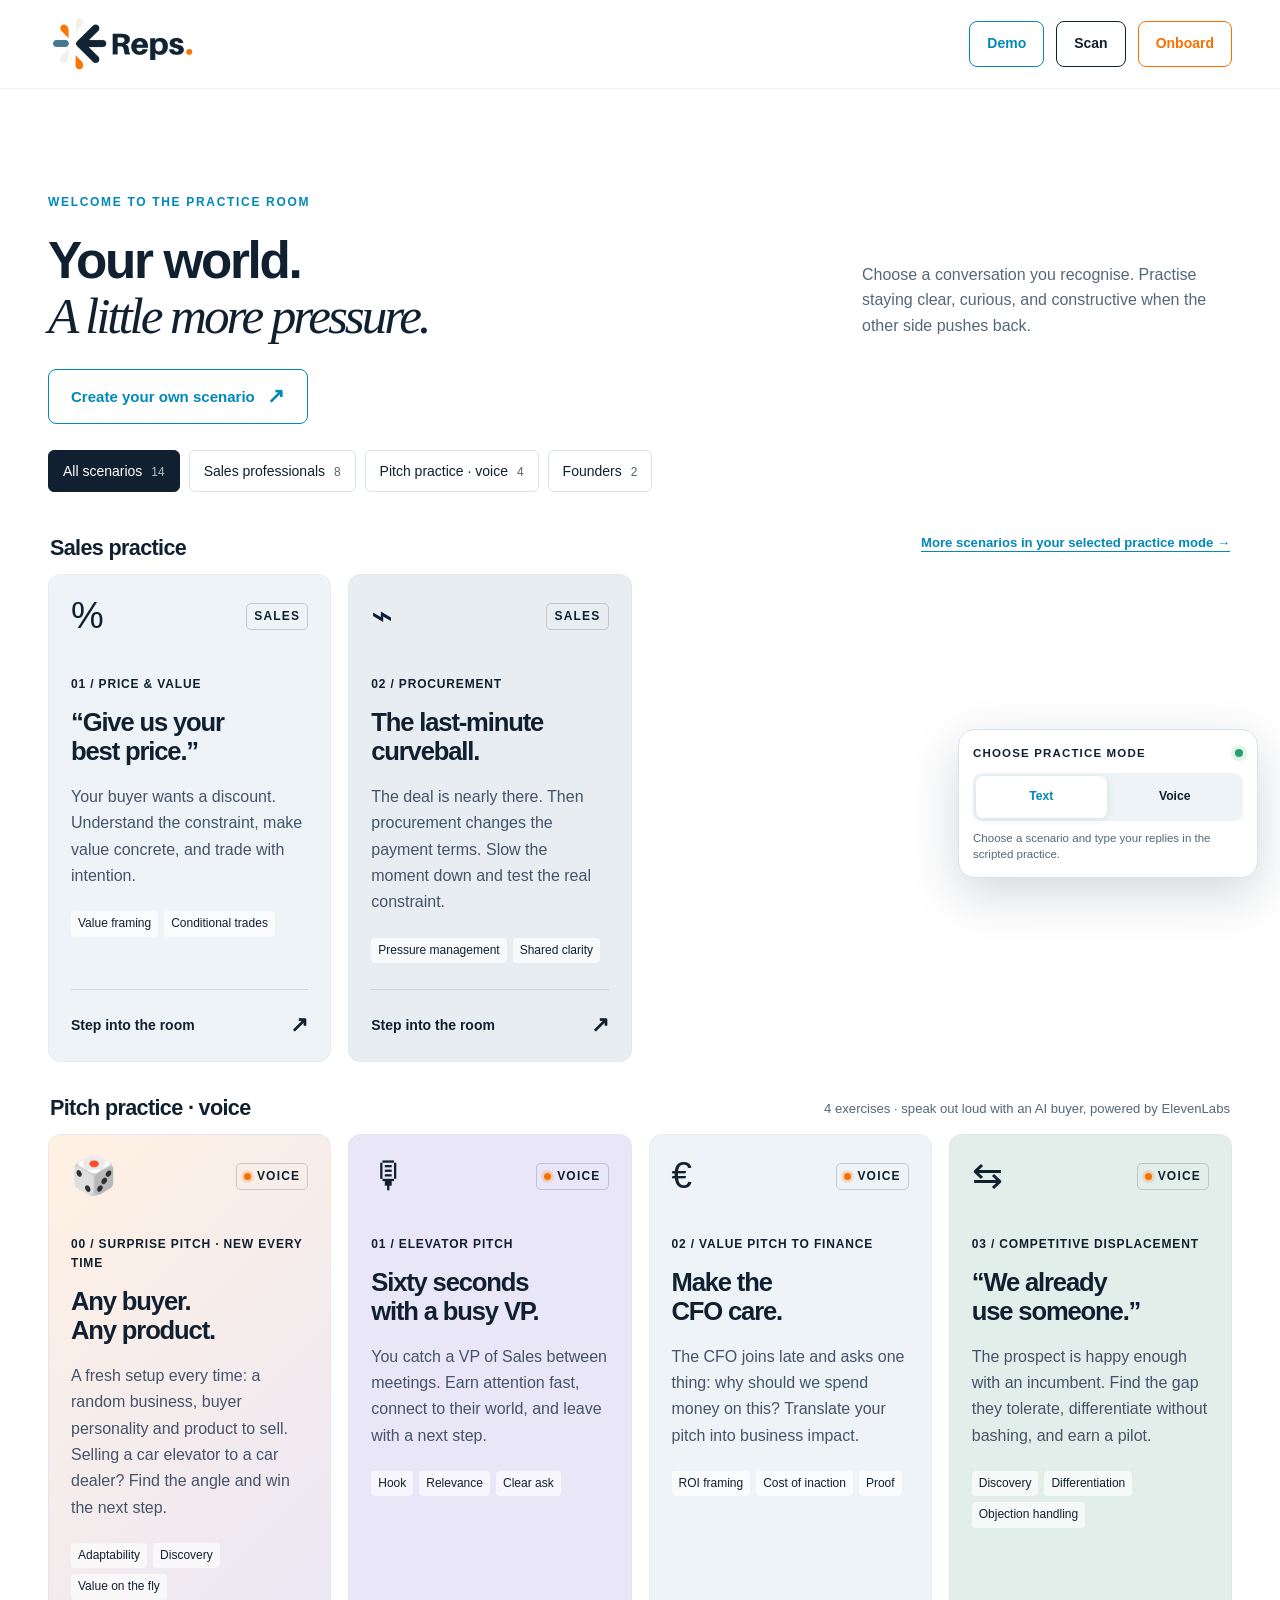
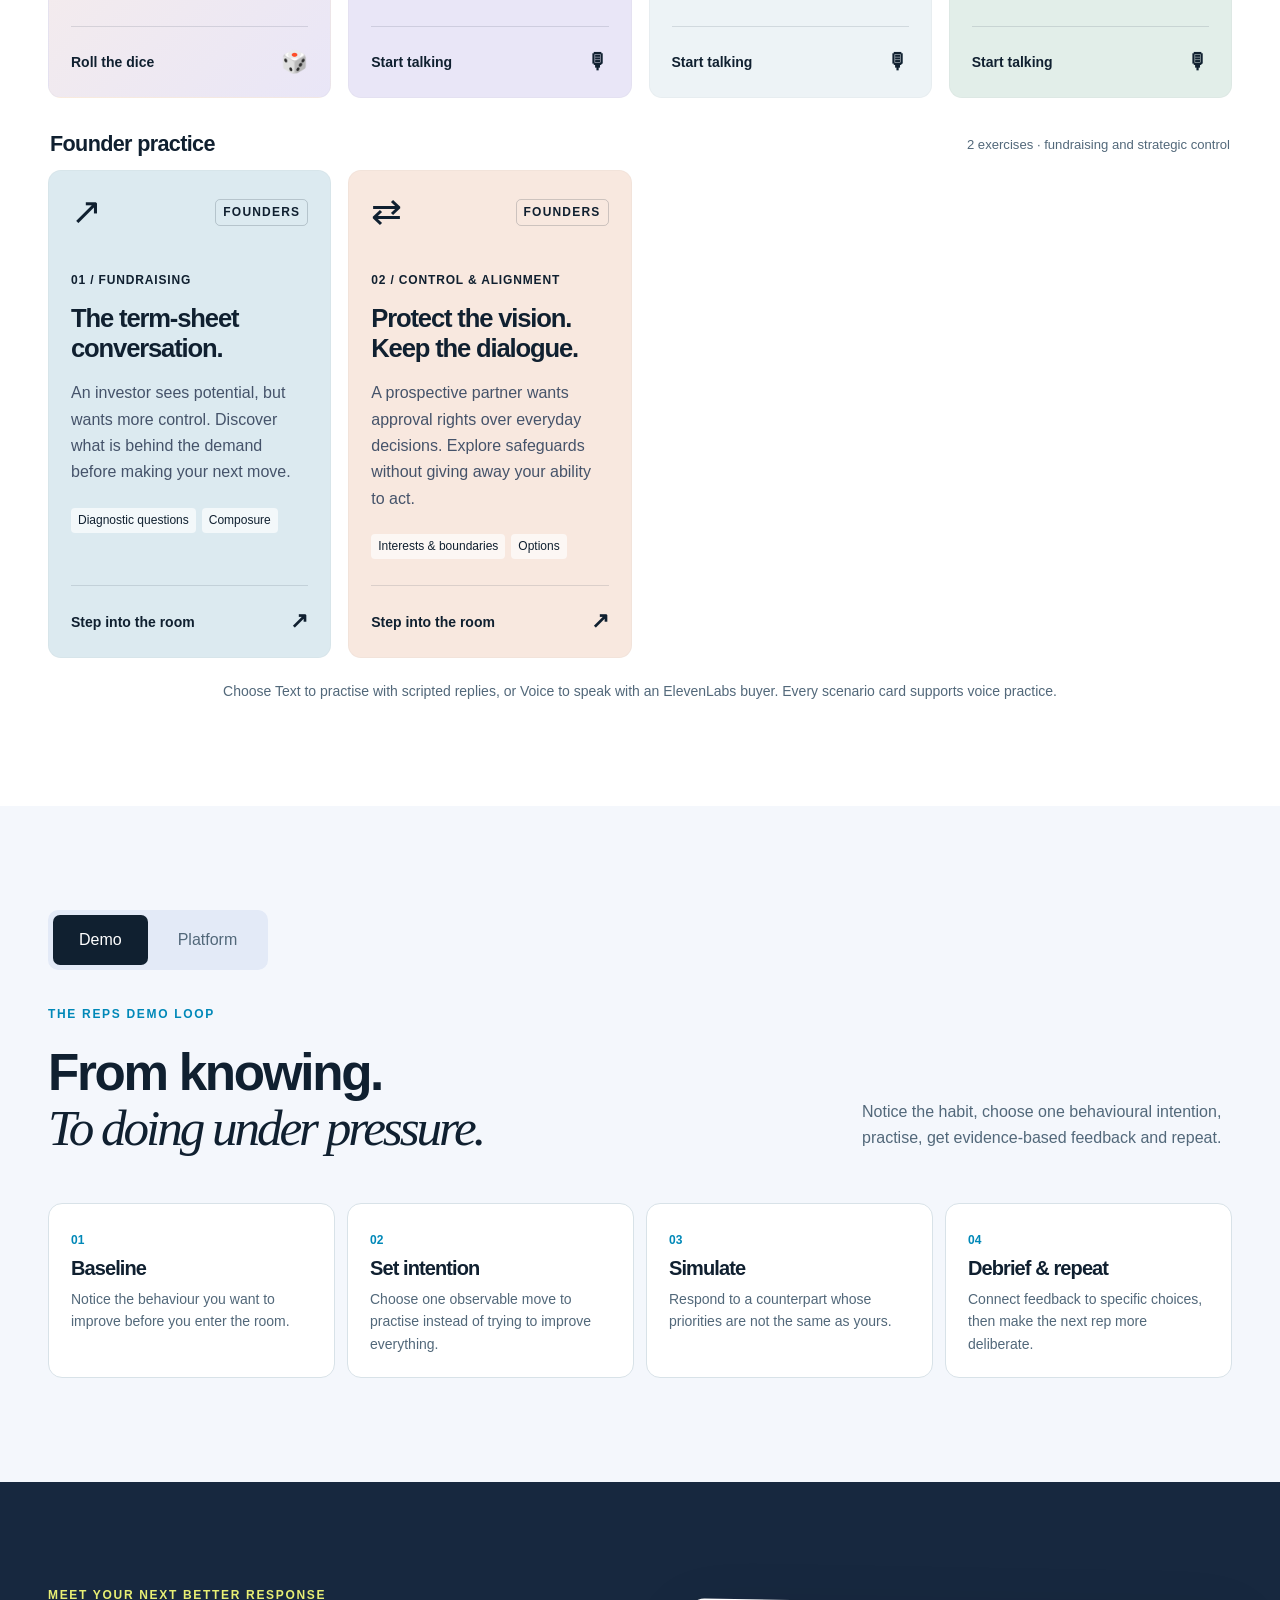
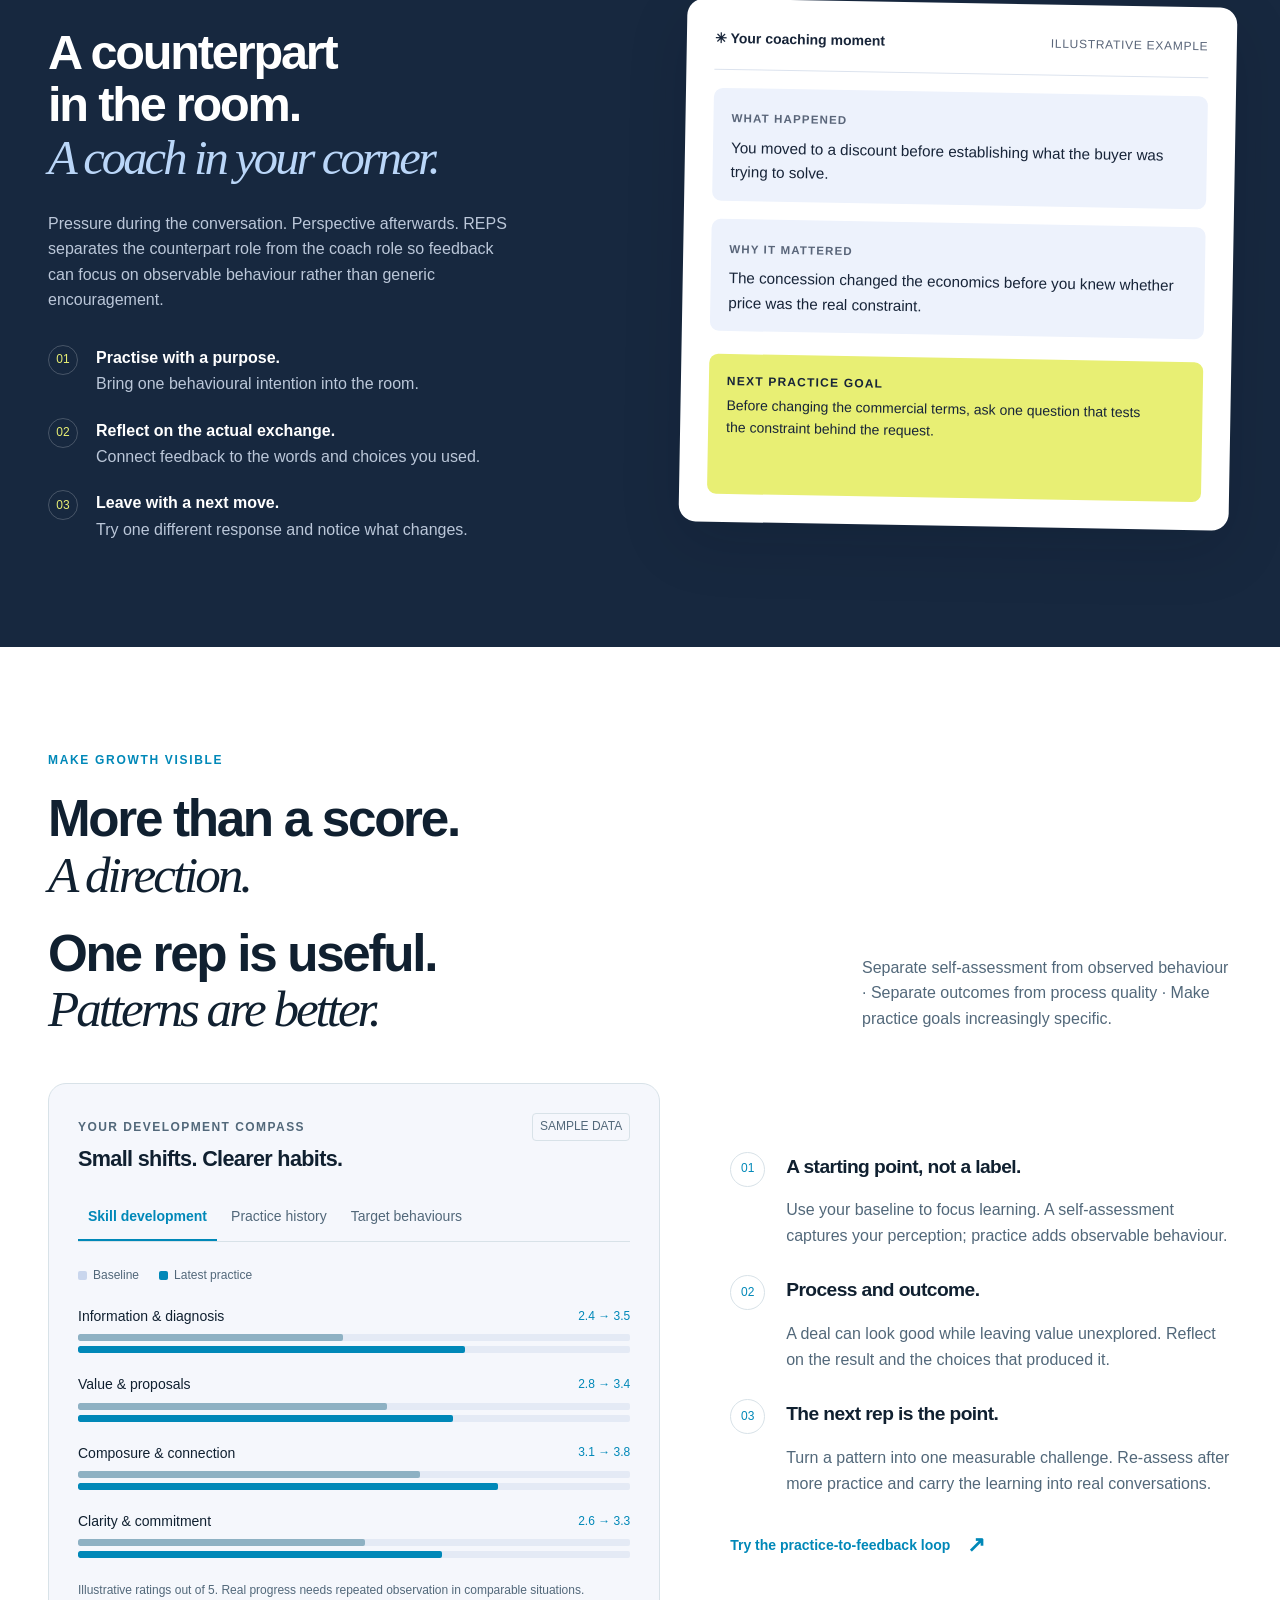
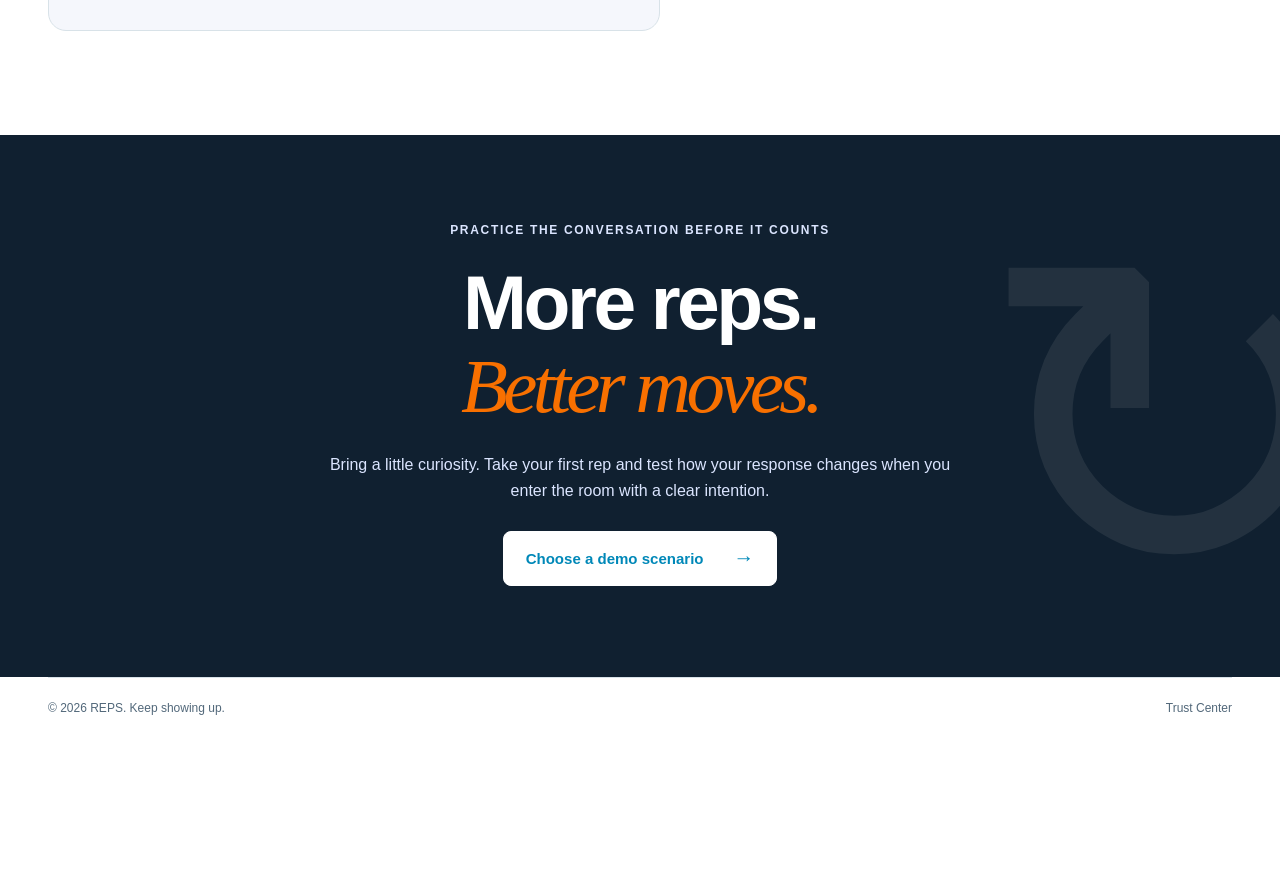
==== demo.html @ 452114af "Update demo.html" ====
<!doctype html>
<html lang="en">
<head>
  <meta charset="utf-8">
  <meta name="viewport" content="width=device-width, initial-scale=1">
  <meta name="theme-color" content="#234be8">
  <title>REPS — Practice for the moments that matter</title>
  <meta name="description" content="A practice space for the conversations that matter. Explore REPS: AI-powered negotiation practice for founders and sales professionals, from baseline to feedback and visible progress.">
  <meta property="og:title" content="REPS — Great conversations take practice.">
  <meta property="og:description" content="Build the skills for your next high-stakes negotiation. Set your intention, practise, reflect, and try again.">
  <meta property="og:type" content="website">
  <link rel="icon" type="image/svg+xml" href="[data-uri]">
  <style>
:root{--blue:#234be8;--blue-dark:#1737bc;--ink:#172438;--muted:#596579;--pale:#edf2fc;--line:#dce3ee;--lemon:#e8ef74;--pink:#f4c9d1;--ice:#dce8ff;--mist:#eaf0f3;--green:#2b6656;--radius:22px;--body:Arial,Helvetica,sans-serif}
*{box-sizing:border-box}html{scroll-behavior:smooth;scroll-padding-top:100px}body{margin:0;background:#fff;color:var(--ink);font-family:var(--body);font-size:16px;line-height:1.6;-webkit-font-smoothing:antialiased}body.modal-open{overflow:hidden}button,input,select,textarea{font:inherit}button,a{-webkit-tap-highlight-color:transparent}button{cursor:pointer;color:inherit}a{color:inherit;text-decoration:none}h1,h2,h3,p{margin:0}h1,h2,h3{line-height:1.08;letter-spacing:-.045em}.container{width:min(1240px,calc(100% - 96px));margin-inline:auto}.section{padding-block:96px}.eyebrow{font-size:.75rem;font-weight:700;letter-spacing:.14em;line-height:1.5;color:var(--blue);margin-bottom:18px}.serif{font-family:Georgia,'Times New Roman',serif;font-style:italic;font-weight:400;letter-spacing:-.06em}.button{border:1px solid var(--blue);border-radius:8px;background:var(--blue);color:#fff;display:inline-flex;justify-content:center;align-items:center;gap:24px;padding:15px 20px;min-height:52px;font-size:.92rem;font-weight:700;line-height:1.35}.button:hover{background:var(--blue-dark);border-color:var(--blue-dark)}.button-outline{background:#fff;color:var(--blue)}.button-outline:hover{color:#fff}.text-button{font-size:.875rem;color:var(--blue);background:none;border:0;padding:8px 0;text-decoration:underline;text-underline-offset:4px}.small-note{font-size:.875rem;color:var(--muted);line-height:1.5}.sr-only{position:absolute;width:1px;height:1px;padding:0;margin:-1px;overflow:hidden;clip:rect(0,0,0,0);white-space:nowrap;border:0}
.site-header{position:sticky;top:0;z-index:40;background:rgba(255,255,255,.96);border-bottom:1px solid #eef0f5;backdrop-filter:blur(14px)}.nav{height:84px;display:flex;align-items:center;justify-content:space-between;gap:28px}.brand{font-size:2.7rem;font-weight:800;line-height:1;letter-spacing:-.08em}.brand-dot{color:var(--blue)}.nav-links{display:flex;gap:30px;margin-left:auto;margin-right:15px;font-size:.875rem}.nav-links a:hover{color:var(--blue)}
.hero{display:grid;grid-template-columns:1.02fr .98fr;align-items:center;gap:72px;padding-top:72px;padding-bottom:82px}.hero h1{font-size:clamp(3.8rem,6.4vw,5.7rem);letter-spacing:-.064em;line-height:.98;font-weight:650}.hero h1 em{font-family:Georgia,'Times New Roman',serif;color:var(--blue);font-weight:400;font-size:1.12em}.hero-intro{margin-top:26px;max-width:525px;font-size:1.08rem;line-height:1.7;color:var(--muted)}.hero-actions{display:flex;align-items:center;gap:16px;margin-top:30px;flex-wrap:wrap}.hero-stage{background:linear-gradient(145deg,#eaf0ff,#f6f8ff);border:1px solid var(--line);border-radius:24px;padding:28px;min-height:470px;display:flex;flex-direction:column;justify-content:space-between;position:relative;overflow:hidden}.hero-stage:after{content:'↻';position:absolute;font-size:26rem;line-height:1;right:-78px;bottom:-105px;color:#234be812;pointer-events:none}.stage-pill{display:inline-flex;align-items:center;gap:9px;width:max-content;padding:8px 11px;background:#fff;border:1px solid var(--line);border-radius:999px;font-size:.75rem;font-weight:700;letter-spacing:.08em}.stage-card{position:relative;z-index:1;background:#fff;border:1px solid var(--line);border-radius:17px;padding:26px;box-shadow:0 15px 50px #17325a10}.stage-card .mini{font-size:.75rem;color:var(--blue);font-weight:700;letter-spacing:.1em}.stage-card h3{font-size:1.75rem;margin-top:10px}.stage-card p{font-size:.94rem;color:var(--muted);margin-top:12px}.stage-flow{display:flex;gap:8px;flex-wrap:wrap;margin-top:22px}.stage-flow span{background:var(--pale);padding:6px 8px;border-radius:5px;font-size:.75rem}.stage-cue{position:relative;z-index:1;display:flex;align-items:flex-start;gap:12px;background:var(--lemon);border-radius:12px;padding:16px 18px;font-size:.875rem}.stage-cue strong{display:block;font-size:.75rem;letter-spacing:.08em;margin-bottom:3px}
.benefit-strip{background:var(--pale);border-top:1px solid #e6ecf8;border-bottom:1px solid #e6ecf8;padding:25px 0}.benefit-strip .container{display:flex;align-items:center;justify-content:space-between;gap:24px}.benefit-strip p{display:flex;align-items:center;gap:12px;font-size:.875rem}.benefit-strip p span{color:var(--blue);font-size:1.35rem}.section-heading{display:flex;justify-content:space-between;gap:65px;align-items:flex-end;margin-bottom:44px}.section-heading h2{font-size:clamp(2.5rem,4vw,3.8rem);font-weight:620}.section-heading>p{max-width:400px;color:var(--muted);padding-bottom:5px}
.loop-section{background:#f4f7fc}.loop-grid{display:grid;grid-template-columns:repeat(4,1fr);gap:12px}.loop-card{background:#fff;border:1px solid var(--line);border-radius:14px;padding:22px}.loop-card span{font-size:.75rem;color:var(--blue);font-weight:700}.loop-card h3{font-size:1.25rem;margin-top:7px}.loop-card p{font-size:.875rem;color:var(--muted);margin-top:8px}
.scenario-toolbar{display:flex;justify-content:space-between;align-items:center;gap:20px;margin-bottom:26px}.filter-group{display:flex;gap:9px;flex-wrap:wrap}.filter-group button{padding:9px 14px;border:1px solid var(--line);background:#fff;border-radius:6px;font-size:.875rem}.filter-group button span{font-size:.75rem;opacity:.7;margin-left:5px}.filter-group button.active{background:var(--ink);border-color:var(--ink);color:#fff}.scenario-grid{display:grid;grid-template-columns:repeat(4,1fr);gap:17px}.scenario-card{border-radius:13px;padding:23px 22px 0;display:flex;flex-direction:column;border:1px solid #00000006;min-height:390px}.scenario-card[hidden]{display:none}.scenario-card.blue{background:#dce8ff}.scenario-card.lemon{background:#edf3a3}.scenario-card.pink{background:#f7dce1}.scenario-card.pale{background:#eaf0f3}.scenario-card.lilac{background:#e7e1fb}.scenario-card.mint{background:#dff2ea}.scenario-card.sand{background:#f3e7cb}.scenario-card.sky{background:#dceff6}.card-top{display:flex;justify-content:space-between;align-items:center;margin-bottom:32px;gap:7px}.card-icon{font-size:2.2rem;line-height:1}.pill{border:1px solid #17243830;border-radius:5px;padding:3px 7px;font-size:.72rem;letter-spacing:.1em;font-weight:700}.scenario-number{font-size:.72rem;letter-spacing:.07em;font-weight:700;margin-bottom:13px}.scenario-card h3{font-size:1.52rem;line-height:1.16;margin-bottom:15px}.scenario-card>p{font-size:.88rem;line-height:1.62;color:#45536a}.skill-tags{display:flex;gap:6px;flex-wrap:wrap;margin:20px 0 24px}.skill-tags span{background:#ffffff80;padding:3px 7px;border-radius:4px;font-size:.72rem}.card-action{margin-top:auto;border:0;border-top:1px solid #17243820;background:none;padding:17px 0;display:flex;justify-content:space-between;align-items:center;font-size:.875rem;font-weight:700;width:100%;text-align:left}.card-action:hover{color:var(--blue)}.scenario-note{font-size:.875rem;color:var(--muted);margin-top:22px;text-align:center}.scenario-group{margin-top:34px}.scenario-group:first-of-type{margin-top:0}.scenario-group-head{display:flex;align-items:end;justify-content:space-between;gap:24px;margin:0 0 15px;padding:0 2px}.scenario-group-head h3{font-size:1.35rem;letter-spacing:-.03em}.scenario-group-head p{font-size:.82rem;color:var(--muted)}.scenario-group[hidden]{display:none}
.behavior-panel{background:#f8fafc;border:1px solid var(--line);border-radius:12px;padding:18px 18px 10px}.behavior-panel>span{font-size:.72rem;letter-spacing:.1em;color:var(--muted);font-weight:700}.behavior-list{display:grid;gap:0;margin-top:10px}.behavior-row{display:grid;grid-template-columns:auto 1fr;gap:12px;padding:14px 0;border-top:1px solid var(--line)}.behavior-row:first-child{border-top:0}.behavior-status{display:inline-flex;align-items:center;justify-content:center;min-width:106px;height:28px;border-radius:999px;padding:0 10px;font-size:.68rem;font-weight:800;letter-spacing:.07em}.behavior-status.observed{background:#e4f3ec;color:#245f4f}.behavior-status.not-observed{background:#f7e3e6;color:#7a3541}.behavior-copy strong{display:block;font-size:.9rem}.behavior-copy p{margin-top:4px;font-size:.84rem;color:var(--muted)}.behavior-copy blockquote{margin:7px 0 0;border-left:2px solid var(--line);padding-left:10px;font-size:.82rem;color:#39485e}.score-explainer{font-size:.8rem;color:var(--muted);margin-top:8px;line-height:1.45}
.mode-tile{position:fixed;right:22px;bottom:22px;z-index:35;width:250px;background:#fff;border:1px solid var(--line);border-radius:16px;padding:14px;box-shadow:0 16px 50px rgba(16,34,63,.18)}.mode-tile-head{display:flex;align-items:center;justify-content:space-between;gap:12px;margin-bottom:10px}.mode-tile-head strong{font-size:.72rem;letter-spacing:.1em}.live-dot{width:8px;height:8px;border-radius:50%;background:#25a36f;box-shadow:0 0 0 4px #25a36f1f}.mode-toggle{display:grid;grid-template-columns:1fr 1fr;background:var(--pale);border-radius:9px;padding:3px;gap:3px}.mode-toggle button{border:0;background:transparent;border-radius:7px;padding:9px 7px;font-size:.76rem;font-weight:700}.mode-toggle button.active{background:#fff;color:var(--blue);box-shadow:0 2px 8px #17325a16}.mode-tile p{font-size:.72rem;line-height:1.45;color:var(--muted);margin-top:9px}.ai-compose{border:1px solid var(--line);border-radius:12px;padding:12px;background:#fff}.ai-compose textarea{display:block;width:100%;min-height:105px;resize:vertical;border:0;outline:0;color:var(--ink);line-height:1.55}.ai-compose-footer{display:flex;align-items:center;justify-content:space-between;gap:12px;border-top:1px solid var(--line);padding-top:10px}.ai-compose-footer span{font-size:.72rem;color:var(--muted)}.button.compact{min-height:42px;padding:10px 15px;gap:10px}.finish-row{display:flex;align-items:center;justify-content:space-between;gap:15px;margin-top:14px}.ai-thinking{display:inline-flex;align-items:center;gap:7px;font-size:.78rem;color:var(--muted);padding:7px 0}.ai-thinking:before{content:'';width:7px;height:7px;border-radius:50%;background:var(--blue);animation:pulse 1s infinite alternate}@keyframes pulse{to{opacity:.25}}.mode-badge{display:inline-flex;align-items:center;gap:7px}.mode-badge:before{content:'';width:6px;height:6px;border-radius:50%;background:currentColor}.conversation.prototype{max-height:330px;overflow:auto;padding-right:5px;scroll-behavior:smooth}.prototype-note{padding:10px 12px;background:#f7f9fd;border-radius:8px;font-size:.75rem;color:var(--muted);margin-top:14px}
@media (max-width:700px){.scenario-group-head{align-items:flex-start;flex-direction:column;gap:4px}.behavior-row{grid-template-columns:1fr}.behavior-status{width:max-content}}
.coach-section{background:#17283f;color:white}.coach-layout{display:grid;grid-template-columns:1fr 1fr;gap:82px;align-items:center}.coach-copy .eyebrow{color:var(--lemon)}.coach-copy h2{font-size:clamp(2.4rem,4vw,3.6rem)}.coach-copy h2 .serif{color:#bad6f8}.coach-copy>p{color:#bbc7d9;margin-top:24px;max-width:490px}.coach-principles{margin-top:29px}.coach-principles>div{display:flex;gap:17px;margin-top:17px;align-items:flex-start}.coach-principles>div>span{font-size:.72rem;border:1px solid #ffffff35;width:30px;height:30px;border-radius:50%;display:grid;place-items:center;flex:0 0 30px;color:var(--lemon)}.coach-principles p{font-size:.875rem;color:#bbc7d9}.coach-principles strong{display:block;color:#fff}.feedback-card{background:#fff;color:var(--ink);border-radius:17px;padding:28px;box-shadow:0 20px 60px #08111e25;transform:rotate(1deg)}.feedback-header{display:flex;justify-content:space-between;gap:14px;align-items:center;padding-bottom:18px;border-bottom:1px solid var(--line)}.feedback-header strong{font-size:.875rem}.feedback-header>span{font-size:.72rem;color:var(--muted);letter-spacing:.06em}.feedback-box{background:var(--pale);border-radius:9px;padding:16px 18px;margin-top:20px}.feedback-box small{font-size:.72rem;letter-spacing:.1em;color:var(--muted);font-weight:700}.feedback-box p{margin-top:6px;font-size:.95rem}.practice-goal{margin-top:20px;padding:15px;background:var(--lemon);border-radius:9px;font-size:.875rem}.practice-goal strong{display:block;font-size:.72rem;text-transform:uppercase;letter-spacing:.1em}
.progress-layout{display:grid;grid-template-columns:1.15fr .85fr;gap:60px;align-items:center}.progress-preview{background:#f5f7fc;border:1px solid var(--line);border-radius:18px;padding:29px}.preview-top{display:flex;justify-content:space-between;gap:12px}.preview-top h3{font-size:1.45rem}.demo-label{font-size:.72rem;color:var(--muted);border:1px solid var(--line);border-radius:4px;padding:3px 7px}.bar-row{margin-top:20px}.bar-label{display:flex;justify-content:space-between;font-size:.875rem;margin-bottom:7px}.bar-track{height:8px;background:#e1e7f1;border-radius:3px;overflow:hidden}.bar-fill{display:block;height:100%;background:var(--blue);border-radius:3px}.progress-copy h2{font-size:clamp(2.3rem,3.6vw,3.4rem)}.progress-copy p{color:var(--muted);margin-top:20px}.progress-list{margin-top:25px;display:grid;gap:12px}.progress-list div{display:flex;gap:12px;align-items:center;font-size:.9rem}.progress-list span{display:grid;place-items:center;width:30px;height:30px;border:1px solid var(--line);border-radius:50%;color:var(--blue);font-size:.72rem}
.faq-section{background:#fafbfd;border-top:1px solid var(--line)}.faq-layout{display:grid;grid-template-columns:.8fr 1.2fr;gap:80px}.faq-layout h2{font-size:clamp(2.4rem,4vw,3.5rem)}.faq-layout>div>p{color:var(--muted);margin-top:20px}.faq-list details{border-bottom:1px solid var(--line)}.faq-list details:first-child{border-top:1px solid var(--line)}.faq-list summary{list-style:none;cursor:pointer;display:flex;justify-content:space-between;gap:24px;padding:22px 0;align-items:center;font-size:1rem;font-weight:700}.faq-list summary::-webkit-details-marker{display:none}.faq-list summary span{font-size:1.4rem;font-weight:400;color:var(--blue)}.faq-list details[open] summary span{transform:rotate(45deg)}.faq-list details p{padding:0 35px 22px 0;color:var(--muted);font-size:.9375rem}.closing-section{background:var(--blue);color:white}.closing-inner{text-align:center;padding-block:82px}.closing-inner .eyebrow{color:#dbe5ff}.closing-inner h2{font-size:clamp(3.4rem,6vw,5.3rem)}.closing-inner .serif{color:var(--lemon)}.closing-inner p{color:#dbe5ff;margin:22px auto 28px;max-width:620px}.closing-inner .button{background:#fff;color:var(--blue);border-color:#fff}.closing-inner .button:hover{background:var(--lemon);border-color:var(--lemon);color:var(--ink)}footer{background:#fff}.footer-top{padding-block:34px;display:flex;align-items:center;gap:29px}.footer-top .brand{font-size:2.4rem}.footer-top p{margin-right:auto;color:var(--muted);font-size:.875rem}.footer-bottom{padding-block:19px 24px;border-top:1px solid var(--line);display:flex;justify-content:space-between;gap:25px;font-size:.75rem;color:var(--muted)}
/* modal */
dialog{width:min(760px,calc(100% - 28px));max-height:calc(100dvh - 40px);border:0;border-radius:20px;padding:0;color:var(--ink);box-shadow:0 25px 100px #13223c50;overflow:auto}dialog::backdrop{background:rgba(12,25,47,.66);backdrop-filter:blur(6px)}.modal-header{display:flex;align-items:center;gap:20px;padding:20px 27px;background:#fff;position:sticky;top:0;z-index:3;border-bottom:1px solid var(--line)}.modal-header .brand{font-size:2rem}.modal-header>span{font-size:.72rem;letter-spacing:.1em;color:var(--muted);margin-left:auto}.close-dialog{font-size:1.6rem;line-height:1;border:1px solid var(--line);background:white;width:34px;height:34px;border-radius:50%}.demo-progress{height:4px;background:var(--pale)}.demo-progress span{display:block;height:100%;background:var(--blue);transition:width .2s}.demo-inner{padding:28px 35px 32px}.demo-kicker{font-size:.72rem;font-weight:700;color:var(--blue);letter-spacing:.1em;margin-bottom:12px}.demo-inner h2{font-size:2rem;margin-bottom:14px}.demo-description{color:var(--muted);font-size:.94rem;margin-bottom:22px}.demo-inner fieldset{border:0;padding:0;margin:22px 0}.demo-inner legend,.demo-field-label{font-size:.94rem;font-weight:700;margin-bottom:10px;display:block}.demo-help{font-size:.85rem;color:var(--muted);margin:0 0 12px}.rating-group{display:flex;gap:8px}.rating-group label{flex:1}.rating-group input,.intention-options input{position:absolute;opacity:0;width:1px;height:1px}.rating-group label>span{border:1px solid var(--line);background:#fff;display:flex;align-items:center;justify-content:center;flex-direction:column;border-radius:8px;padding:10px 3px;line-height:1.4;font-size:1.05rem;cursor:pointer}.rating-group small{font-size:.7rem;display:block;font-weight:400;color:var(--muted);margin-top:3px}.rating-group input:checked+span,.intention-options input:checked+span{border-color:var(--blue);background:var(--pale);color:var(--blue);box-shadow:inset 0 0 0 1px var(--blue)}.intention-options{display:grid;gap:8px}.intention-options label>span{display:block;border:1px solid var(--line);border-radius:8px;font-size:.875rem;line-height:1.4;padding:13px 15px;cursor:pointer}.demo-actions{display:flex;flex-wrap:wrap;gap:12px;align-items:center;margin-top:24px}.modal-footer{border-top:1px solid var(--line);padding:15px 27px;display:flex;justify-content:space-between;align-items:center;gap:20px}.modal-footer>span{font-size:.72rem;color:var(--muted)}.modal-footer button{border:0;background:transparent;font-size:.72rem;color:var(--muted);padding:3px;text-decoration:underline;text-underline-offset:3px}.knowhow-card{background:var(--pale);padding:23px;border-radius:12px;margin-top:20px}.knowhow-card h3{font-size:1.45rem;margin:10px 0}.knowhow-card p{font-size:.94rem;color:var(--muted)}.knowhow-card blockquote{border-left:2px solid var(--blue);padding-left:14px;margin:17px 0 0;font-size:.94rem}.demo-context{padding:16px 18px;border:1px solid var(--line);border-radius:8px;margin:19px 0;font-size:.875rem;color:var(--muted)}.demo-context strong{color:var(--ink)}.turn-header{display:flex;justify-content:space-between;gap:14px;align-items:center;margin-bottom:15px}.turn-header span{font-size:.72rem;color:var(--muted);font-weight:700}.conversation{display:grid;gap:12px;margin-bottom:22px}.chat-message{background:var(--pale);border-radius:12px 12px 12px 2px;padding:17px 19px;margin-right:20px;font-size:.94rem;line-height:1.58}.chat-message.you{background:#edf1d6;border-radius:12px 12px 2px 12px;margin-right:0;margin-left:36px}.chat-message small{display:block;color:var(--muted);font-size:.7rem;font-weight:700;letter-spacing:.1em;margin-bottom:5px}.chat-message.past{font-size:.86rem;padding:11px 14px;opacity:.85}.response-options{display:grid;gap:9px}.response-option{display:flex;text-align:left;gap:13px;padding:14px;border:1px solid var(--line);border-radius:9px;background:#fff;font-size:.875rem;line-height:1.48}.response-option>span{display:grid;place-items:center;width:23px;height:23px;flex:0 0 23px;background:var(--pale);border-radius:5px;font-size:.72rem;color:var(--blue);margin-top:1px}.response-option:hover{border-color:var(--blue);background:#f7f9ff}.report-grid{display:grid;grid-template-columns:1fr 1fr;gap:12px;margin-top:18px}.report-box{border:1px solid var(--line);border-radius:10px;padding:18px}.report-box.full{grid-column:1/-1}.report-box>span{font-size:.7rem;font-weight:700;letter-spacing:.08em;color:var(--blue)}.report-box h3{font-size:1.1rem;margin:8px 0}.report-box p{font-size:.86rem;color:var(--muted);line-height:1.62}.report-box blockquote{background:var(--pale);padding:12px;border-radius:6px;margin:10px 0 0;font-size:.86rem}.report-box.goal{background:var(--lemon);border:0}.report-box.goal p{color:var(--ink)}.score-big{font-size:2.5rem;font-weight:800;letter-spacing:-.06em;color:var(--blue);line-height:1}.score-note{font-size:.72rem;color:var(--muted);margin-top:7px}.reflection-difference{padding:17px;background:var(--pale);border-radius:10px;margin-top:17px;font-size:.94rem}.inline-note{font-size:.72rem!important;color:var(--muted);margin-top:18px!important}.demo-result-row{display:flex;justify-content:space-between;gap:18px;padding:11px 0;border-bottom:1px solid var(--line);font-size:.875rem}.demo-result-row strong{text-align:right}
@media(max-width:1100px){.container{width:calc(100% - 60px)}.scenario-grid{grid-template-columns:repeat(2,1fr)}.loop-grid{grid-template-columns:repeat(2,1fr)}.hero{gap:35px}.coach-layout{gap:42px}.progress-layout{gap:40px}}
@media(max-width:760px){.container{width:calc(100% - 34px)}.nav-links{display:none}.nav{height:72px}.brand{font-size:2.3rem}.hero{grid-template-columns:1fr;padding-top:50px}.hero h1{font-size:3.5rem}.hero-stage{min-height:390px}.benefit-strip .container{align-items:flex-start;flex-direction:column}.section-heading{align-items:flex-start;flex-direction:column;gap:20px}.scenario-grid{grid-template-columns:1fr}.loop-grid{grid-template-columns:1fr}.coach-layout,.progress-layout,.faq-layout{grid-template-columns:1fr}.section{padding-block:72px}.scenario-toolbar{align-items:flex-start;flex-direction:column}.footer-top,.footer-bottom{align-items:flex-start;flex-direction:column}.footer-top p{margin-right:0}.demo-inner{padding:23px 20px 27px}.rating-group{gap:5px}.rating-group small{display:none}.report-grid{grid-template-columns:1fr}.report-box.full{grid-column:auto}.turn-header{align-items:flex-start;flex-direction:column}.chat-message{margin-right:0}.chat-message.you{margin-left:18px}.mode-tile{right:10px;bottom:10px;width:218px}.finish-row{align-items:stretch;flex-direction:column}.finish-row .button{width:100%}}


:root{--blue:#234be8;--blue-dark:#1737bc;--ink:#172438;--muted:#596579;--pale:#edf2fc;--line:#dce3ee;--lemon:#e8ef74;--pink:#f4c9d1;--radius:22px;--body:Arial,Helvetica,sans-serif}
*{box-sizing:border-box}html{scroll-behavior:smooth;scroll-padding-top:105px}body{margin:0;background:#fff;color:var(--ink);font-family:var(--body);font-size:16px;line-height:1.6;-webkit-font-smoothing:antialiased}body.modal-open{overflow:hidden}button,input,select,textarea{font:inherit}button,a{-webkit-tap-highlight-color:transparent}button{cursor:pointer}button:disabled{cursor:default;opacity:.5}a{color:inherit;text-decoration:none}button{color:inherit}img{display:block;max-width:100%}button{transition:background .2s,transform .2s,color .2s}a,button,input,summary,select{outline-offset:5px}a:focus-visible,button:focus-visible,input:focus-visible,summary:focus-visible,select:focus-visible,[tabindex]:focus-visible{outline:3px solid #6686ff}button:active{transform:translateY(1px)}h1,h2,h3,p{margin:0}h1,h2,h3{line-height:1.08;letter-spacing:-.045em}p+p{margin-top:17px}h2{font-size:clamp(2.4rem,4.15vw,3.85rem);font-weight:600}h3{font-weight:600}.container{width:min(1240px,calc(100% - 96px));margin-inline:auto}.section{padding-block:104px}.eyebrow{font-size:.75rem;font-weight:700;letter-spacing:.14em;line-height:1.5;color:var(--blue);margin-bottom:22px}.serif{font-family:Georgia,'Times New Roman',serif;font-style:italic;font-weight:400;letter-spacing:-.06em}.button{border:1px solid var(--blue);border-radius:8px;background:var(--blue);color:#fff;display:inline-flex;justify-content:center;align-items:center;gap:30px;padding:16px 22px;min-height:54px;font-size:.94rem;font-weight:600;line-height:1.4;text-align:center}.button:hover{background:var(--blue-dark);border-color:var(--blue-dark)}.button span{font-size:1.3rem;line-height:1}.button-small{padding:12px 17px;min-height:45px;font-size:.875rem;gap:21px}.button-light{background:#fff;border-color:#fff;color:var(--blue)}.button-light:hover{background:var(--lemon);border-color:var(--lemon);color:var(--ink)}.button-outline{background:white;color:var(--blue)}.button-outline:hover{color:#fff}.text-link{display:inline-flex;align-items:center;gap:17px;font-size:.94rem;font-weight:600;border:0;padding:0;background:none;color:var(--ink)}.text-link:hover{color:var(--blue)}.text-link span{font-size:1.4rem}.small-note{font-size:.875rem;color:var(--muted);line-height:1.5}.sr-only{position:absolute;width:1px;height:1px;padding:0;margin:-1px;overflow:hidden;clip:rect(0,0,0,0);white-space:nowrap;border:0}.skip-link{position:fixed;left:15px;top:-80px;z-index:100;background:#fff;padding:15px}.skip-link:focus{top:15px}
.site-header{position:sticky;top:0;z-index:40;background:rgba(255,255,255,.96);border-bottom:1px solid #eef0f5;backdrop-filter:blur(14px)}.nav{height:88px;display:flex;align-items:center;justify-content:space-between;gap:28px}.brand{font-size:2.8rem;font-weight:800;line-height:1;letter-spacing:-.08em;display:inline-block}.brand-dot{color:var(--blue)}.nav-links{display:flex;gap:30px;margin-left:auto;margin-right:17px;font-size:.875rem}.nav-links a:hover{color:var(--blue)}.menu-toggle{display:none;border:0;background:none;width:40px;height:40px;padding:8px}.menu-toggle span{display:block;height:2px;background:var(--ink);margin:6px 0}
.hero{display:grid;grid-template-columns:1.03fr 1fr;align-items:center;gap:68px;padding-top:65px;padding-bottom:80px}.hero .eyebrow{display:flex;align-items:center;gap:9px;margin-bottom:26px}.tiny-mark{font-size:1.45rem;line-height:1}.hero h1{font-size:clamp(3.7rem,6.4vw,5.6rem);letter-spacing:-.06em;line-height:.99;font-weight:600}.hero h1 em{font-family:Georgia,'Times New Roman',serif;color:var(--blue);font-weight:400;font-size:1.15em;letter-spacing:-.07em}.hero-intro{margin-top:26px;max-width:480px;font-size:1.075rem;line-height:1.7;color:var(--muted)}.hero-actions{display:flex;align-items:center;gap:25px;margin:28px 0 15px}.hero-stage{position:relative;padding-bottom:25px}.setting-switch{display:flex;width:100%;justify-content:center;gap:4px;background:var(--pale);border-radius:9px;padding:5px;margin-bottom:19px}.setting-switch button{border:0;border-radius:6px;background:transparent;color:var(--muted);padding:10px 15px;flex:1;font-size:.875rem;line-height:1.4}.setting-switch button.active{background:#fff;color:var(--ink);box-shadow:0 2px 7px #1724380b;font-weight:600}.portrait-card{position:relative;height:480px;border-radius:20px;overflow:hidden;background:#c5dfed}.hero-portrait{width:100%;height:100%;object-fit:cover;object-position:66% center}.portrait-card:after{content:'';position:absolute;inset:35% 0 0;background:linear-gradient(transparent,rgba(13,27,46,.9));pointer-events:none}.scene-tag{position:absolute;top:22px;left:22px;background:rgba(255,255,255,.92);border-radius:9px;padding:10px 14px;display:flex;gap:10px;align-items:center}.scene-tag span:not(.scene-icon){font-size:.75rem;letter-spacing:.09em;font-weight:700;display:block}.scene-tag small{font-size:.75rem;color:var(--muted);display:block}.scene-icon{font-size:1.5rem;color:var(--blue)}.scene-bottom{position:absolute;bottom:29px;left:25px;right:25px;color:#fff;z-index:1;padding-right:50px}.scene-meta{display:flex;flex-wrap:wrap;gap:10px;margin-bottom:14px;font-size:.75rem;letter-spacing:.1em;font-weight:700}.scene-meta span:last-child{opacity:.7}.scene-bottom p{font-size:1.7rem;letter-spacing:-.035em;line-height:1.22}.scene-play{position:absolute;right:0;bottom:1px;background:var(--lemon);color:var(--ink);border:0;border-radius:50%;width:43px;height:43px;font-size:1.6rem;display:grid;place-items:center}.scene-play:hover{background:white}.coach-cue{display:flex;gap:14px;align-items:center;background:white;border:1px solid var(--line);border-radius:12px;position:relative;margin:-2px 24px 0 -20px;z-index:2;padding:18px 21px;box-shadow:0 10px 35px #243a6410}.spark-icon{color:var(--blue);font-size:2rem;line-height:1}.coach-cue span:not(.spark-icon){font-size:.75rem;letter-spacing:.1em;color:var(--muted);font-weight:700}.coach-cue p{font-size:.875rem;font-weight:600;line-height:1.5;margin-top:3px}.orbit-label{display:block;position:absolute;bottom:0;right:10px;font-size:.75rem;letter-spacing:.16em;color:var(--muted)}
.benefit-strip{background:var(--pale);border-top:1px solid #e6ecf8;border-bottom:1px solid #e6ecf8;padding:27px 0}.benefit-strip .container{display:flex;align-items:center;justify-content:space-between;gap:24px}.strip-label{color:var(--blue);font-size:.75rem;font-weight:700;letter-spacing:.1em;line-height:1.5}.benefit-strip p{display:flex;align-items:center;gap:15px;font-size:.875rem;margin:0}.benefit-strip p span{color:var(--blue);font-size:1.7rem;line-height:1}
.introduction{display:grid;grid-template-columns:1.2fr 1fr;gap:80px}.introduction h2{font-size:clamp(2.15rem,3.45vw,3.1rem)}.intro-body p{color:var(--muted)}.intro-body .text-link{margin-top:22px}.section-heading{display:flex;justify-content:space-between;gap:65px;align-items:flex-end;margin-bottom:47px}.section-heading>p{max-width:370px;color:var(--muted);padding-bottom:5px}.loop-section{background:#f4f7fc}.loop-layout{display:grid;grid-template-columns:.83fr 1.17fr;gap:40px;align-items:stretch}.flywheel-panel{background:#fff;border:1px solid var(--line);border-radius:var(--radius);padding:26px;display:flex;flex-direction:column;align-items:center;justify-content:space-between}.panel-kicker{font-size:.75rem;color:var(--muted);letter-spacing:.12em;font-weight:700}.flywheel-panel img{width:auto;height:415px;object-fit:contain;max-width:100%;margin:15px auto}.flywheel-panel p{font-size:.875rem;color:var(--muted);text-align:center}.loop-steps{display:grid;grid-template-columns:repeat(3,1fr);gap:8px;margin-bottom:18px}.loop-steps button{display:flex;gap:10px;align-items:center;text-align:left;border:1px solid var(--line);border-radius:7px;padding:13px 12px;background:white;font-size:.875rem;line-height:1.2;min-height:49px}.loop-steps button span{font-size:.75rem;color:var(--muted)}.loop-steps button.active{background:var(--blue);border-color:var(--blue);color:white}.loop-steps button.active span{color:#d6e2ff}.loop-steps button i{font-size:1rem;font-style:normal}.loop-steps button:hover:not(.active){border-color:var(--blue);background:#f5f7ff}.step-detail{border:1px solid var(--line);border-radius:15px;padding:27px 30px;background:#fff;min-height:370px;display:flex;flex-direction:column}.detail-top{display:flex;align-items:center;justify-content:space-between;margin-bottom:12px}.detail-top>span:first-child{color:var(--blue);font-size:.75rem;font-weight:700;letter-spacing:.12em}.detail-symbol{font-size:1.8rem;color:var(--blue);line-height:1}.step-detail h3{font-size:1.85rem;margin-bottom:13px}.step-detail>p{color:var(--muted);font-size:.9375rem;line-height:1.6}.step-example{background:var(--pale);padding:15px 18px;border-radius:8px;margin-top:20px}.step-example>span{color:var(--blue);font-size:.75rem;letter-spacing:.1em;font-weight:700}.step-example p{font-size:.9375rem;line-height:1.5;margin-top:6px}.detail-footer{margin-top:auto;padding-top:19px;display:flex;align-items:center;justify-content:space-between;gap:10px}.detail-footer>span{font-size:.875rem;color:var(--muted)}.round-button{border:1px solid var(--line);border-radius:50%;width:36px;height:36px;flex:0 0 36px;background:white;font-size:1.2rem}.round-button:hover{border-color:var(--blue);color:var(--blue)}
.scenario-toolbar{display:flex;justify-content:space-between;align-items:center;gap:20px;margin-bottom:26px}.filter-group{display:flex;gap:9px;flex-wrap:wrap}.filter-group button{padding:9px 14px;border:1px solid var(--line);background:#fff;border-radius:6px;font-size:.875rem}.filter-group button span{font-size:.75rem;opacity:.7;margin-left:5px}.filter-group button.active{background:var(--ink);border-color:var(--ink);color:#fff}.scenario-grid{display:grid;grid-template-columns:repeat(4,1fr);gap:17px}.scenario-card{border-radius:13px;padding:23px 22px 0;display:flex;flex-direction:column;border:1px solid #00000006}.scenario-card[hidden]{display:none}.scenario-card.blue{background:#dce8ff}.scenario-card.lemon{background:#edf3a3}.scenario-card.pink{background:#f7dce1}.scenario-card.pale{background:#eaf0f3}.card-top{display:flex;justify-content:space-between;align-items:center;margin-bottom:40px;gap:7px}.card-icon{font-size:2.3rem;line-height:1;color:var(--ink)}.pill{border:1px solid #17243830;border-radius:5px;padding:3px 7px;font-size:.75rem;letter-spacing:.1em;font-weight:700}.scenario-number{font-size:.75rem;letter-spacing:.07em;font-weight:700;margin-bottom:14px}.scenario-card h3{font-size:1.6rem;line-height:1.15;margin-bottom:17px}.scenario-card>p{font-size:.9rem;line-height:1.65;color:#45536a}.skill-tags{display:flex;gap:6px;flex-wrap:wrap;margin:22px 0 26px}.skill-tags span{background:#ffffff80;padding:3px 7px;border-radius:4px;font-size:.75rem}.card-action{margin-top:auto;border:0;border-top:1px solid #17243820;background:none;padding:18px 0;display:flex;justify-content:space-between;align-items:center;font-size:.875rem;font-weight:600;width:100%;text-align:left}.card-action span{font-size:1.35rem}.card-action:hover{color:var(--blue)}.scenario-note{font-size:.875rem;color:var(--muted);margin-top:22px;text-align:center}
.coach-section{background:#17283f;color:white}.coach-layout{display:grid;grid-template-columns:1fr 1fr;gap:85px;align-items:center}.coach-copy .eyebrow{color:var(--lemon)}.coach-copy h2{font-size:clamp(2.2rem,3.8vw,3.5rem)}.coach-copy h2 .serif{color:#bad6f8}.coach-copy>p{color:#bbc7d9;margin-top:26px;max-width:470px}.coach-principles{margin-top:32px}.coach-principles>div{display:flex;gap:18px;margin-top:20px;align-items:flex-start}.coach-principles>div>span{font-size:.75rem;border:1px solid #ffffff35;width:30px;height:30px;border-radius:50%;display:grid;place-items:center;flex:0 0 30px;color:var(--lemon)}.coach-principles p{font-size:.875rem;color:#bbc7d9;line-height:1.65}.coach-principles strong{display:block;color:#fff;font-weight:600}.feedback-card{background:#fff;color:var(--ink);border-radius:17px;padding:28px;box-shadow:0 20px 60px #08111e25;transform:rotate(1deg)}.feedback-header{display:flex;justify-content:space-between;gap:14px;align-items:center;padding-bottom:20px;border-bottom:1px solid var(--line)}.feedback-header>div{display:flex;align-items:center;gap:10px}.feedback-header strong{font-size:.875rem}.feedback-header .spark-icon{font-size:1.6rem}.feedback-header>span{font-size:.75rem;color:var(--muted);letter-spacing:.06em;text-align:right;max-width:85px}.feedback-intention{margin-top:20px}.feedback-intention>span,.transcript>span,.feedback-label{font-size:.75rem;letter-spacing:.11em;font-weight:700;color:var(--muted)}.feedback-intention p{font-size:.875rem;margin-top:5px}.transcript{background:var(--pale);border-radius:9px;padding:16px 18px;margin-top:22px}.transcript blockquote{margin:7px 0 0;font-size:1.125rem;line-height:1.5;letter-spacing:-.02em}.coach-observation,.coach-next{padding:21px 0 0}.coach-observation .feedback-label{color:#2b6656}.coach-next .feedback-label{color:var(--blue)}.coach-observation p,.coach-next p{font-size:.875rem;margin-top:5px;color:var(--muted)}.coach-next blockquote{font-size:.875rem;margin:10px 0 0;border-left:2px solid var(--blue);padding-left:14px;line-height:1.55}.practice-goal{margin-top:23px;padding:16px;background:var(--lemon);border-radius:9px;display:flex;gap:14px;align-items:center}.practice-goal>span{font-size:1.8rem}.practice-goal p{font-size:.875rem;line-height:1.55}.practice-goal strong{display:block;font-size:.75rem;text-transform:uppercase;letter-spacing:.1em;margin-bottom:3px}
.progress-layout{display:grid;grid-template-columns:1.22fr 1fr;gap:70px;align-items:center}.progress-preview{background:#f5f7fc;border:1px solid var(--line);border-radius:18px;padding:29px}.preview-top{display:flex;align-items:flex-start;justify-content:space-between;gap:16px}.preview-top h3{font-size:1.35rem;margin-top:8px;letter-spacing:-.03em}.demo-label{font-size:.75rem;color:var(--muted);border:1px solid var(--line);border-radius:4px;white-space:nowrap;padding:3px 7px}.view-toggle{display:flex;gap:4px;border-bottom:1px solid var(--line);margin:24px 0}.view-toggle button{border:0;background:none;padding:11px 13px;color:var(--muted);font-size:.875rem;border-bottom:2px solid transparent}.view-toggle button.active{border-color:var(--blue);color:var(--blue);font-weight:600}.chart-legend{display:flex;gap:20px;font-size:.75rem;color:var(--muted);margin-bottom:20px}.chart-legend span{display:flex;align-items:center;gap:6px}.chart-legend i{width:9px;height:9px;background:#c9d6ed;border-radius:2px}.chart-legend span:last-child i{background:var(--blue)}.bar-row{margin-bottom:19px}.bar-label{display:flex;justify-content:space-between;align-items:center;font-size:.875rem;margin-bottom:7px;gap:10px}.bar-label strong{font-size:.75rem;font-weight:500;color:var(--blue)}.bar-pair{display:grid;gap:5px}.bar-track{height:7px;background:#e4eaf5;border-radius:2px;overflow:hidden}.bar-fill{display:block;height:100%;background:var(--blue);border-radius:2px;width:var(--width)}.bar-fill.baseline{background:#c9d6ed}.chart-note{font-size:.75rem;color:var(--muted);margin-top:23px;line-height:1.65}#progress-content{min-height:245px}.progress-point{display:flex;gap:21px;margin-bottom:27px}.point-number{display:grid;place-items:center;border:1px solid var(--line);width:35px;height:35px;flex:0 0 35px;border-radius:50%;font-size:.75rem;color:var(--blue)}.progress-point h3{font-size:1.2rem;letter-spacing:-.03em;margin:5px 0 10px}.progress-point p{font-size:.9375rem;color:var(--muted)}.progress-copy .text-link{font-size:.875rem;margin-top:4px}.session-row{padding:14px 0;border-bottom:1px solid var(--line);display:grid;grid-template-columns:30px 1fr auto;gap:12px;align-items:center}.session-row>span:first-child{color:var(--blue);font-size:.75rem}.session-row strong{display:block;font-size:.875rem;font-weight:600}.session-row small{color:var(--muted);font-size:.75rem}.session-row>span:last-child{font-size:.75rem;font-weight:600;color:var(--blue)}
.faq-section{border-top:1px solid var(--line);background:#fafbfd}.faq-layout{display:grid;grid-template-columns:.8fr 1.2fr;gap:90px}.faq-layout>div>p{color:var(--muted);margin-top:24px;font-size:.9375rem}.faq-list details{border-bottom:1px solid var(--line)}.faq-list details:first-child{border-top:1px solid var(--line)}.faq-list summary{list-style:none;cursor:pointer;display:flex;justify-content:space-between;gap:24px;padding:23px 0;align-items:center;font-size:1rem;font-weight:600;line-height:1.5}.faq-list summary::-webkit-details-marker{display:none}.faq-list summary span{font-size:1.4rem;font-weight:400;color:var(--blue);flex-shrink:0}.faq-list details[open] summary span{transform:rotate(45deg)}.faq-list details p{padding:0 35px 24px 0;color:var(--muted);font-size:.9375rem;line-height:1.7}.closing-section{background:var(--blue);color:white;overflow:hidden}.closing-inner{position:relative;padding-block:86px 91px;text-align:center}.closing-inner .eyebrow{color:#dbe5ff;font-size:.75rem}.closing-inner h2{font-size:clamp(3.5rem,6vw,5.5rem)}.closing-inner .serif{color:var(--lemon)}.closing-inner p{color:#dbe5ff;margin-top:23px;margin-bottom:28px}.closing-inner .button{position:relative;z-index:1}.closing-loop{position:absolute;font-size:29rem;line-height:1;right:-130px;top:55px;opacity:.08;pointer-events:none}footer{background:#fff}.footer-top{padding-block:37px;display:flex;align-items:center;gap:29px}.footer-top .brand{font-size:2.5rem}.footer-top p{margin-right:auto;color:var(--muted);font-size:.875rem}.footer-top>a:not(.brand){font-size:.875rem}.footer-bottom{padding-block:21px 27px;border-top:1px solid var(--line);display:flex;justify-content:space-between;gap:25px;font-size:.75rem;color:var(--muted)}
dialog{width:min(740px,calc(100% - 28px));max-height:calc(100dvh - 40px);border:0;border-radius:20px;padding:0;color:var(--ink);box-shadow:0 25px 100px #13223c50;overflow:auto}dialog::backdrop{background:rgba(12,25,47,.66);backdrop-filter:blur(6px)}.modal-header{display:flex;align-items:center;gap:20px;padding:21px 28px;background:#fff;position:sticky;top:0;z-index:3;border-bottom:1px solid var(--line)}.modal-header .brand{font-size:2rem}.modal-header>span{font-size:.75rem;letter-spacing:.1em;color:var(--muted);margin-left:auto}.close-dialog{font-size:1.6rem;line-height:1;border:1px solid var(--line);background:white;width:34px;height:34px;border-radius:50%}.demo-progress{height:4px;background:var(--pale)}.demo-progress span{display:block;height:100%;background:var(--blue);transition:width .2s}.demo-inner{padding:28px 35px 32px}.demo-kicker{font-size:.75rem;font-weight:700;color:var(--blue);letter-spacing:.1em;margin-bottom:12px}.demo-inner h2{font-size:2rem;letter-spacing:-.04em;margin-bottom:15px}.demo-inner>.demo-description{color:var(--muted);font-size:.9375rem;margin-bottom:24px}.demo-inner fieldset{border:0;padding:0;margin:22px 0}.demo-inner legend,.demo-field-label{font-size:.9375rem;font-weight:600;margin-bottom:10px;display:block}.demo-help{font-size:.875rem;color:var(--muted);margin:0 0 12px}.rating-group{display:flex;gap:8px}.rating-group label{flex:1}.rating-group input,.intention-options input{position:absolute;opacity:0;width:1px;height:1px}.rating-group label>span{border:1px solid var(--line);background:#fff;display:flex;align-items:center;justify-content:center;flex-direction:column;border-radius:8px;padding:11px 3px;line-height:1.4;font-size:1.1rem;cursor:pointer}.rating-group small{font-size:.75rem;display:block;font-weight:400;color:var(--muted);margin-top:4px}.rating-group input:checked+span,.intention-options input:checked+span{border-color:var(--blue);background:var(--pale);color:var(--blue);box-shadow:inset 0 0 0 1px var(--blue)}.rating-group input:focus-visible+span,.intention-options input:focus-visible+span{outline:3px solid #6686ff;outline-offset:3px}.intention-options{display:grid;gap:8px}.intention-options label>span{display:block;border:1px solid var(--line);border-radius:8px;font-size:.875rem;line-height:1.4;padding:13px 15px;cursor:pointer}.demo-actions{display:flex;flex-wrap:wrap;gap:12px;align-items:center;margin-top:25px}.demo-actions .button{font-size:.875rem;padding:13px 20px;min-height:47px}.modal-footer{border-top:1px solid var(--line);padding:16px 27px;display:flex;justify-content:space-between;align-items:center;gap:20px}.modal-footer>span{font-size:.75rem;color:var(--muted)}.modal-footer button{border:0;background:transparent;font-size:.75rem;color:var(--muted);padding:3px;white-space:nowrap;text-decoration:underline;text-underline-offset:3px}.knowhow-card{background:var(--pale);padding:24px;border-radius:12px;margin-top:22px}.knowhow-card h3{font-size:1.5rem;margin:12px 0}.knowhow-card p{font-size:.9375rem;color:var(--muted)}.knowhow-card blockquote{border-left:2px solid var(--blue);padding-left:14px;margin:18px 0 0;font-size:.9375rem}.demo-context{padding:17px 19px;border:1px solid var(--line);border-radius:8px;margin:20px 0;font-size:.875rem;color:var(--muted)}.demo-context strong{color:var(--ink)}.turn-header{display:flex;justify-content:space-between;gap:14px;align-items:center;margin-bottom:16px}.turn-header span{font-size:.75rem;color:var(--muted);font-weight:600}.turn-header #elapsed{font-variant-numeric:tabular-nums}.conversation{display:grid;gap:13px;margin-bottom:24px}.chat-message{background:var(--pale);border-radius:12px 12px 12px 2px;padding:18px 20px;margin-right:20px;font-size:.9375rem;line-height:1.6}.chat-message.you{background:#edf1d6;border-radius:12px 12px 2px 12px;margin-right:0;margin-left:36px}.chat-message small{display:block;color:var(--muted);font-size:.75rem;font-weight:700;letter-spacing:.1em;margin-bottom:6px}.chat-message.past{font-size:.875rem;padding:12px 15px;opacity:.8}.response-options{display:grid;gap:10px}.response-option{display:flex;text-align:left;gap:14px;padding:15px;border:1px solid var(--line);border-radius:9px;background:#fff;font-size:.875rem;line-height:1.5}.response-option>span{display:grid;place-items:center;width:23px;height:23px;flex:0 0 23px;background:var(--pale);border-radius:5px;font-size:.75rem;color:var(--blue);margin-top:1px}.response-option:hover{border-color:var(--blue);background:#f7f9ff}.report-box{border:1px solid var(--line);border-radius:10px;margin-top:18px;padding:19px}.report-box>span{font-size:.75rem;font-weight:700;letter-spacing:.08em;color:var(--blue)}.report-box h3{font-size:1.15rem;margin:10px 0}.report-box p{font-size:.875rem;color:var(--muted);line-height:1.65}.report-box blockquote{background:var(--pale);padding:13px;border-radius:6px;margin:12px 0;font-size:.875rem}.report-box.goal{background:var(--lemon);border:0}.report-box.goal p{color:var(--ink)}.report-status{display:flex;gap:9px;flex-wrap:wrap;margin-top:15px}.report-status span{font-size:.75rem;padding:5px 9px;border-radius:5px;background:var(--pale)}.demo-result-row{display:flex;justify-content:space-between;gap:18px;padding:12px 0;border-bottom:1px solid var(--line);font-size:.875rem}.demo-result-row strong{text-align:right}.practice-history{margin-top:17px}.practice-history p{font-size:.875rem;color:var(--muted)}.reflection-difference{padding:18px;background:var(--pale);border-radius:10px;margin-top:18px;font-size:.9375rem}.inline-note{font-size:.75rem!important;color:var(--muted);margin-top:19px!important}.demo-inner h2:focus{outline:none}.text-button{font-size:.875rem;color:var(--blue);background:none;border:0;padding:8px 0;text-decoration:underline;text-underline-offset:4px}
@media(min-width:1500px){.hero{gap:95px}.hero h1{font-size:6rem}.portrait-card{height:490px}}
@media(max-width:1150px){.container{width:calc(100% - 64px)}.nav-links{gap:19px;margin-right:0}.nav{gap:20px}.hero{gap:36px}.hero h1{font-size:5.7vw}.hero-actions{gap:16px;flex-wrap:wrap}.hero .eyebrow{font-size:.75rem}.portrait-card{height:465px}.scene-bottom p{font-size:1.5rem}.benefit-strip p{font-size:.875rem;gap:10px}.scenario-grid{grid-template-columns:repeat(2,1fr)}.scenario-card h3{font-size:1.85rem}.scenario-card{padding:25px 27px 0}.card-top{margin-bottom:25px}.scenario-card>p{max-width:390px}.introduction{gap:45px}.loop-layout{gap:24px;grid-template-columns:.83fr 1.17fr}.loop-steps button{padding:12px 8px;font-size:.875rem;gap:7px}.step-detail{padding:24px}.flywheel-panel img{height:415px}.coach-layout{gap:40px}.progress-layout{gap:40px}.faq-layout{gap:50px}.footer-bottom>span:last-child{max-width:560px;text-align:right}}
@media(max-width:900px){.nav-links{display:none}.menu-toggle{display:block}.nav-cta{margin-left:auto}.nav-links.open{display:flex;position:absolute;top:88px;left:0;right:0;background:white;flex-direction:column;margin:0;padding:25px 32px;border-bottom:1px solid var(--line);gap:20px;box-shadow:0 20px 30px #18243810}.hero{gap:27px;padding-top:45px;padding-bottom:55px}.hero h1{font-size:6vw}.hero-intro{font-size:1rem}.hero .eyebrow{letter-spacing:.1em}.portrait-card{height:430px}.scene-tag{left:15px;top:15px;padding:8px 11px}.scene-bottom{left:18px;right:18px;bottom:24px}.scene-bottom p{font-size:1.35rem}.setting-switch button{font-size:.75rem;padding:10px 7px}.hero-actions .text-link{font-size:.875rem}.hero-actions{gap:18px}.coach-cue{margin-left:-10px;margin-right:12px;padding:12px 16px}.coach-cue p{font-size:.75rem}.benefit-strip .container{gap:16px;flex-wrap:wrap;justify-content:flex-start}.benefit-strip .strip-label{flex-basis:100%}.benefit-strip .strip-label br{display:none}.benefit-strip p{margin-right:15px}.section{padding-block:75px}.section-heading{gap:40px}.section-heading>p{max-width:300px;font-size:.9375rem}.introduction{grid-template-columns:1fr;gap:30px}.intro-body{max-width:630px}.loop-layout{grid-template-columns:1fr}.flywheel-panel{display:grid;grid-template-columns:1fr 1fr;padding:28px;text-align:left;align-content:center}.flywheel-panel img{grid-column:2;grid-row:1/3;height:260px;margin:0 auto}.flywheel-panel .panel-kicker{align-self:end;text-align:center;font-size:.75rem}.flywheel-panel p{align-self:start;margin-top:15px;padding-inline:15px}.loop-explorer{display:grid;grid-template-columns:210px 1fr;gap:18px}.loop-steps{grid-template-columns:1fr;margin:0;gap:7px}.loop-steps button{font-size:.875rem;padding:11px;min-height:42px}.step-detail{min-height:100%;justify-content:center}.step-detail h3{font-size:1.9rem}.detail-footer{margin-top:20px}.coach-layout{grid-template-columns:1fr 1.05fr;gap:30px}.coach-copy h2{font-size:2.3rem}.coach-copy>p{font-size:.9375rem}.feedback-card{padding:21px;transform:none}.feedback-header{flex-direction:column;align-items:flex-start;gap:10px}.feedback-header>span{max-width:none}.progress-layout{grid-template-columns:1fr;gap:40px}.progress-copy{display:grid;grid-template-columns:repeat(3,1fr);gap:20px}.progress-point{display:block;margin:0}.progress-point h3{margin-top:18px}.progress-point p{font-size:.875rem}.progress-copy .text-link{grid-column:1/-1}.faq-layout{grid-template-columns:.7fr 1fr;gap:40px}.faq-list summary{font-size:.9375rem}.footer-top{gap:19px;flex-wrap:wrap}.footer-top p{flex-basis:65%}.footer-bottom{font-size:.75rem}}
@media(max-width:640px){.container{width:calc(100% - 40px)}.nav{height:73px;gap:15px}.brand{font-size:2.5rem}.nav-cta{font-size:.75rem;gap:14px;padding:10px 12px;min-height:42px}.nav-links.open{top:73px;padding:23px}.nav-cta span{font-size:1rem}.menu-toggle{width:30px;padding:4px}.hero{grid-template-columns:1fr;padding-top:37px;padding-bottom:38px;gap:32px}.hero h1{font-size:clamp(3.6rem,13vw,4.7rem);line-height:1.01}.hero h1 br:nth-child(2){display:none}.hero .eyebrow{font-size:.75rem;margin-bottom:20px}.hero-intro{font-size:1rem;max-width:420px;margin-top:22px}.hero-actions{gap:22px;margin:24px 0 13px}.hero-actions .button{padding:15px 18px;font-size:.875rem;gap:25px}.hero-actions .text-link{font-size:.875rem;gap:10px}.hero .small-note{font-size:.75rem}.setting-switch{max-width:none;margin-bottom:14px}.setting-switch button{font-size:.875rem}.hero-stage{padding-bottom:20px}.portrait-card{height:390px}.hero-portrait{object-position:66% 42%}.scene-tag{top:19px;left:19px}.scene-bottom{left:22px;right:22px;bottom:28px}.scene-bottom p{font-size:1.6rem}.scene-meta{font-size:.75rem}.coach-cue{margin-top:0;margin-right:15px;margin-left:8px;padding:14px 17px}.coach-cue p{font-size:.875rem}.orbit-label{font-size:.75rem;bottom:-4px}.benefit-strip{padding-block:24px}.benefit-strip .container{display:grid;grid-template-columns:1fr;gap:13px}.benefit-strip .strip-label{font-size:.75rem}.benefit-strip p{font-size:.875rem}.benefit-strip p span{width:24px}.section{padding-block:57px}h2{font-size:2.5rem}.eyebrow{font-size:.75rem;margin-bottom:16px}.introduction{gap:25px}.introduction h2{font-size:2.25rem}.intro-body{font-size:.9375rem}.section-heading{display:block;margin-bottom:30px}.section-heading>p{margin-top:21px;max-width:none;font-size:.9375rem}.flywheel-panel{display:flex;padding:20px;gap:10px}.flywheel-panel img{height:295px;margin:2px auto}.flywheel-panel .panel-kicker{align-self:auto;font-size:.75rem}.flywheel-panel p{margin-top:0;align-self:auto;font-size:.75rem}.loop-layout{gap:20px}.loop-explorer{display:block}.loop-steps{grid-template-columns:repeat(3,1fr);gap:6px;margin-bottom:15px}.loop-steps button{display:block;text-align:left;padding:10px 8px;font-size:.75rem;min-height:61px;line-height:1.4}.loop-steps button span{display:block;margin-bottom:3px;font-size:.75rem}.loop-steps button i{font-size:.875rem}.step-detail{padding:22px;min-height:370px}.step-detail h3{font-size:1.7rem}.step-detail>p{font-size:.875rem}.step-example p{font-size:.875rem}.detail-footer>span{font-size:.75rem}.scenario-toolbar{display:block}.scenario-toolbar>.small-note{display:block;margin-top:17px;font-size:.75rem}.filter-group{gap:6px}.filter-group button{font-size:.75rem;padding:8px 10px}.filter-group button span{font-size:.75rem}.scenario-grid{grid-template-columns:1fr;gap:16px}.scenario-card{padding:25px 25px 0}.scenario-card h3{font-size:2rem}.scenario-card>p{font-size:.9375rem}.card-top{margin-bottom:32px}.pill{font-size:.75rem}.scenario-number{font-size:.75rem}.skill-tags span{font-size:.75rem}.card-action{font-size:.875rem}.scenario-note{font-size:.75rem;text-align:left}.coach-layout{grid-template-columns:1fr;gap:36px}.coach-copy h2{font-size:2.5rem}.coach-copy>p{font-size:.9375rem}.feedback-card{padding:23px}.feedback-header{flex-direction:row;align-items:center}.feedback-header>span{max-width:85px;font-size:.75rem}.progress-preview{padding:22px 18px}.preview-top h3{font-size:1.2rem;max-width:200px;line-height:1.2}.preview-top{gap:10px}.demo-label{font-size:.75rem;padding:3px 5px}.panel-kicker{font-size:.75rem}.view-toggle button{font-size:.875rem;padding:11px}.progress-copy{grid-template-columns:1fr;gap:25px}.progress-point{display:flex;gap:18px}.progress-point h3{margin-top:5px}.progress-point p{font-size:.9375rem}.faq-layout{grid-template-columns:1fr;gap:31px}.faq-layout>div>p{font-size:.875rem;margin-top:20px}.faq-list summary{font-size:.9375rem;padding-block:20px}.faq-list details p{font-size:.875rem;padding-right:12px}.closing-inner{padding-block:58px 65px}.closing-inner h2{font-size:3.6rem}.closing-inner .eyebrow{font-size:.75rem;letter-spacing:.09em}.closing-inner p{font-size:.9375rem}.closing-loop{font-size:20rem;right:-160px;top:80px}.closing-inner .button{font-size:.875rem;gap:22px}.footer-top{gap:20px;align-items:center}.footer-top p{font-size:.75rem;flex:1}.footer-top>a:not(.brand){font-size:.75rem}.footer-bottom{display:block;font-size:.75rem}.footer-bottom>span{display:block}.footer-bottom>span:last-child{text-align:left;margin-top:12px;font-size:.75rem;line-height:1.8}.modal-header{padding:18px 20px;gap:10px}.modal-header>span{font-size:.75rem}.modal-header .brand{font-size:1.8rem}.demo-inner{padding:24px 22px 28px}.demo-inner h2{font-size:1.7rem}.demo-inner>.demo-description{font-size:.875rem}.rating-group{gap:5px}.rating-group small{font-size:.75rem}.demo-inner legend{font-size:.875rem}.modal-footer{padding:16px 20px;gap:10px}.modal-footer>span{font-size:.75rem}.modal-footer button{font-size:.75rem}.knowhow-card{padding:20px}.demo-result-row{font-size:.875rem}.demo-result-row strong{max-width:65%}}
@media(prefers-reduced-motion:reduce){html{scroll-behavior:auto}*,*:before,*:after{transition:none!important;animation:none!important}}

/* Readable copy and controls at every viewport. */
.scenario-card>p,.step-detail>p,.step-example p,.coach-copy>p,.coach-principles p,.coach-observation p,.coach-next p,.progress-point p,.faq-list details p,.demo-inner>.demo-description,.report-box p,.chat-message,.response-option,.intention-options label>span{font-size:1rem}
.loop-steps button,.setting-switch button,.filter-group button,.view-toggle button,.card-action{font-size:.875rem}
.rating-group label>span{min-height:72px}.rating-group small{text-align:center;line-height:1.25;max-width:100%}.hero-stage,.hero-copy,.loop-explorer,.step-detail,.coach-copy,.feedback-card,.progress-preview,.progress-copy{min-width:0}
@media(max-width:640px){.loop-steps button{padding:10px 6px;font-size:.875rem}.setting-switch button{font-size:.875rem}.scene-meta{gap:5px 12px}.scene-meta span{font-size:.75rem}.hero .eyebrow{font-size:.75rem}.hero-intro{font-size:1rem}.hero-actions .text-link{font-size:.875rem}.scenario-toolbar>.small-note{font-size:.75rem}}


.hero-positioning{margin-bottom:30px;max-width:620px}.hero-positioning h2{font-size:clamp(1.3rem,2.1vw,1.8rem);line-height:1.22;letter-spacing:-.035em;font-weight:700;color:var(--ink)}.hero-positioning p{margin-top:10px;max-width:580px;font-size:.94rem;line-height:1.62;color:var(--muted)}@media(max-width:640px){.hero-positioning{margin-bottom:25px}.hero-positioning h2{font-size:1.28rem}.hero-positioning p{font-size:.9rem}}
/* Keep the sales subject visible beside the scene label. */
.portrait-card[data-setting="sales"] .scene-tag{left:18px;right:auto;max-width:156px;align-items:flex-start}
.portrait-card[data-setting="sales"] .scene-icon{display:none}
.nav-actions{display:flex;align-items:center;gap:12px;flex-shrink:0}.nav-onboard{border:1px solid #f97316;border-color:#f97316;background:transparent;color:#f97316}.nav-onboard:hover,.nav-onboard:focus-visible{background:#f97316;border-color:#f97316;color:#fff}
@media(max-width:900px){.nav-actions{margin-left:auto}.nav-actions .nav-cta{margin-left:0}}
@media(max-width:640px){.nav-actions{gap:8px}.nav-onboard{font-size:.75rem;padding:10px 12px;min-height:42px}}
@media(max-width:380px){.nav{gap:8px}.nav-actions{gap:6px}.nav-actions .button{padding-inline:9px}.nav-actions .nav-cta{gap:8px}}
body.onboarding-open #main,body.onboarding-open>footer,body.scan-open #main,body.scan-open>footer,body.demo-open #main,body.demo-open>footer{display:none}
.embedded .site-header,.embedded .onboarding-panel{display:none!important}.embedded #main{display:block!important}.embedded .skip-link{display:none!important}
.onboarding-panel[hidden]{display:none}.onboarding-panel{width:100%;height:calc(100dvh - 89px);background:#f4f7fc}.onboarding-frame{display:block;width:100%;height:100%;border:0}
@media(max-width:640px){.onboarding-panel{height:calc(100dvh - 74px)}}
.site-header .brand{display:flex;align-items:center;flex-shrink:0}.site-header .brand img{width:150px;height:auto}
@media(max-width:640px){.site-header .brand img{width:110px}}
@media(max-width:380px){.site-header .brand img{width:90px}}

[hidden]{display:none!important}
.nav-cta{background:transparent;color:var(--blue);border:1px solid var(--blue)}.nav-cta:hover,.nav-cta:focus-visible{background:var(--blue);color:white}
.hero-stage{background:none;border:0;padding:0 0 25px;min-height:0;display:block;border-radius:0;overflow:visible}.hero-stage:after{display:none}.hero-mode-badge{font-size:.68rem;letter-spacing:.08em;color:var(--muted);margin:0 0 10px;text-align:right}
.benefit-strip .container{align-items:center}.benefits-grid{display:grid;grid-template-columns:repeat(3,1fr);gap:22px 30px;flex:1}.benefit-strip .strip-label{flex:0 0 140px}.benefit-strip p{align-items:flex-start}
.loop-toggle{display:flex;gap:4px;background:#e3eaf7;padding:5px;border-radius:10px;width:max-content;margin-bottom:35px}.loop-toggle button{background:transparent;border:0;border-radius:7px;padding:12px 26px;color:var(--muted)}.loop-toggle button.active{background:var(--blue);color:white}.output-value{color:#c45108;font-weight:750}
.feedback-card .practice-goal{display:block;position:relative;padding:18px 58px 50px 18px;min-height:140px}.goal-loop-image{position:absolute;right:12px;bottom:10px;width:34px;height:auto;border-radius:3px}.feedback-box{margin-top:18px}.feedback-header>span{max-width:none}
.second-progress-heading{margin-top:24px}.view-toggle{flex-wrap:wrap}.view-toggle button{padding-inline:10px}.report-grid .full{grid-column:1/-1}.report-grid .report-box{margin-top:0}.report-box.goal{display:block}.behavior-panel{min-width:0}.behavior-copy{min-width:0;overflow-wrap:anywhere}
.footer-top .brand img{width:130px;height:auto}.footer-top small{display:block;max-width:480px;margin-top:8px;font-size:.75rem}.footer-onboard{background:none;border:0;padding:0;color:var(--blue);text-decoration:underline;font:inherit;cursor:pointer}.modal-header .brand img{width:90px;height:auto}.modal-header .brand{display:flex}.modal-footer{align-items:center}.footer-bottom{padding-bottom:165px}.mode-tile{width:270px}.mode-toggle button{min-height:42px}body.onboarding-open .mode-tile,body.scan-open .mode-tile{display:none}.closing-inner p{max-width:650px;margin-inline:auto}.coach-section .feedback-card{transform:rotate(1deg)}
@media(max-width:900px){.benefits-grid{grid-template-columns:repeat(2,1fr)}.loop-grid{grid-template-columns:repeat(2,1fr)}.scenario-group-head{align-items:flex-start}.progress-layout{grid-template-columns:1fr}.progress-copy{display:block}.progress-point{margin-bottom:24px}.coach-section .feedback-card{transform:none}}
@media(max-width:640px){.benefit-strip .container{display:block}.benefits-grid{grid-template-columns:1fr;margin-top:20px;gap:16px}.loop-grid{grid-template-columns:1fr}.scenario-group-head{flex-direction:column;gap:6px}.hero h1{font-size:clamp(3rem,12vw,4rem)}.mode-tile{width:248px;right:10px;bottom:10px;padding:10px}.mode-tile p{font-size:.68rem}.mode-tile-head{margin-bottom:5px}.modal-header{gap:10px}.modal-header>span{font-size:.65rem}.report-grid{grid-template-columns:1fr}.modal-footer{flex-wrap:wrap}.footer-bottom{padding-bottom:170px}.footer-top .brand img{width:110px}.hero-stage .coach-cue{margin-left:0;margin-right:0}.feedback-header{flex-wrap:wrap}.bar-label{flex-wrap:wrap}}
@media(max-width:640px){.site-header .brand img{width:90px}.nav{gap:8px}.nav-actions{gap:6px}.nav-actions .button{padding-inline:9px;gap:8px}.menu-toggle{flex:0 0 26px;width:26px}.benefit-strip .strip-label{display:block;line-height:1.5}}
/* REPS brand palette. The coaching section keeps its approved original palette. */
:root{--blue:#0088b8;--blue-dark:#006f98;--ink:#102030;--muted:#52687a;--pale:#edf3f6;--line:#d8e2e8;--lemon:#e8ef74;--pink:#f4c9d1;--ice:#dce8ff;--mist:#eaf0f3;--green:#2b6656}
#coaching{--blue:#234be8;--blue-dark:#1737bc;--ink:#172438;--muted:#596579;--pale:#edf2fc;--line:#dce3ee;--lemon:#e8ef74;--pink:#f4c9d1;--ice:#dce8ff;--mist:#eaf0f3;--green:#2b6656}
.scenario-card.blue{background:#dceaf0}.scenario-card.lemon{background:#edf3f6}.scenario-card.pink{background:#f8e8df}.scenario-card.pale{background:#e7edf0}.scenario-card.lilac{background:#e5edf1}.scenario-card.mint{background:#e2eee9}.scenario-card.sand{background:#f3ede2}.scenario-card.sky{background:#d9edf3}
.scenario-card .pill{border-color:#10203030}.scenario-card .skill-tags span{background:#ffffffa8}.card-action:hover{color:#f87000}
.button{border-color:#0088b8;background:#0088b8}.button:hover{background:#006f98;border-color:#006f98}.button-outline{background:transparent;color:#0088b8}.button-outline:hover{background:#0088b8;color:#fff}.text-link,.text-button{color:#0088b8}.closing-section{background:#102030}.closing-inner .serif{color:#f87000}.closing-loop{color:#f8f8f0}
.stage-pill,.hero-mode-badge{color:#52687a}.stage-cue,.practice-goal{background:#e8ef74}.stage-cue{color:#102030}.filter-group button.active,.loop-toggle button.active{background:#102030;border-color:#102030;color:#fff}.bar-fill{background:#0088b8}.bar-fill.baseline{background:#8eb1c3}.point-number,.detail-top>span:first-child,.step-example>span,.progress-list span,.demo-kicker,.report-box>span{color:#0088b8}.response-option:hover{border-color:#0088b8}.response-option>span{color:#0088b8}.site-header .nav-cta{background:transparent;color:#0088b8;border-color:#0088b8}.site-header .nav-cta:hover,.site-header .nav-cta:focus-visible{background:#0088b8;color:#fff}.site-header .brand-dot,.brand-dot{color:#f87000}


/* Onboard brand treatment: keep every state orange, including hover. */
.site-header .nav-actions .nav-onboard{background:transparent!important;border:1px solid #f87000!important;color:#f87000!important}
.site-header .nav-actions .nav-onboard:hover,.site-header .nav-actions .nav-onboard:focus-visible{background:#f87000!important;border-color:#f87000!important;color:#fff!important}

.hero-mode-badge{display:none!important}.hero-stage .setting-switch{margin-bottom:0!important}.nav-arrow{display:inline-block;transform-origin:center}.demo-arrow{transform:rotate(315deg)}.onboard-arrow{transform:rotate(45deg)}

.site-header .nav-actions .nav-scan{background:transparent;border-color:#102030;color:#102030}
.site-header .nav-actions .nav-scan:hover,.site-header .nav-actions .nav-scan:focus-visible{background:#102030;border-color:#102030;color:#fff}
@media(max-width:640px){.nav-actions .nav-scan{font-size:.68rem;padding:8px 7px;gap:5px}.nav-actions .nav-cta,.nav-actions .nav-onboard{font-size:.68rem;padding:8px 7px;gap:5px}}
@media(max-width:380px){.nav-actions .nav-scan,.nav-actions .nav-cta,.nav-actions .nav-onboard{padding-inline:6px;gap:4px}}

.scenario-group-head .scenario-more{border:0;background:none;padding:6px 0;color:#0088b8;font:inherit;font-size:.82rem;font-weight:700;text-align:right;text-decoration:underline;text-underline-offset:4px;cursor:pointer}.scenario-group-head .scenario-more:hover{color:#006f98}.scenario-group-head .scenario-more[hidden]{display:none}
.faq-layout{row-gap:0}.faq-list-heading{margin-bottom:0}.faq-list details:first-child summary{padding-top:8px}.faq-list-heading h3{font-size:clamp(1.55rem,2.5vw,2rem);line-height:1.2;letter-spacing:-.035em}.faq-list-heading p{margin-top:9px;color:var(--muted);font-size:.95rem;line-height:1.55}.faq-layout .faq-list-heading{grid-column:2}.faq-layout .faq-list{grid-column:2}@media(max-width:760px){.faq-layout .faq-list-heading,.faq-layout .faq-list{grid-column:1}}
.footer-bottom>a{display:block;margin-left:auto;text-align:right}
/* Get involved */
.get-involved{background:#102030;color:#f8f8f0;padding:96px 0 72px}.get-involved .eyebrow{color:#f87000}.get-involved h2{font-size:clamp(2.8rem,5vw,4.5rem);color:#fff}.get-involved-intro{margin-top:20px;color:#c4d0d8;font-size:1.1rem}.involvement-grid{display:grid;grid-template-columns:repeat(3,minmax(0,1fr));gap:16px;margin-top:48px}.involvement-card{display:flex;flex-direction:column;min-height:285px;padding:28px 26px;background:#172f40;border:1px solid #ffffff24;border-radius:14px}.involvement-card h3{font-size:1.4rem;color:#fff}.involvement-card p{margin-top:14px;color:#c4d0d8;font-size:.94rem;line-height:1.7}.involvement-card:before{content:"";width:34px;height:3px;background:#0088b8;margin-bottom:22px}.involvement-card:nth-child(2):before{background:#f87000}.involvement-card:nth-child(3):before{background:#e8ef74}.involved-follow{display:flex;justify-content:space-between;align-items:center;gap:28px;margin-top:48px;padding-top:28px;border-top:1px solid #ffffff26}.involved-follow p{max-width:720px;color:#c4d0d8}.involved-follow .button{flex:none;background:#f87000;border-color:#f87000;color:#fff}.involved-follow .button:hover{background:#df5d00;border-color:#df5d00}
@media(max-width:760px){.involvement-grid{grid-template-columns:1fr;margin-top:32px}.involvement-card{min-height:0}.involved-follow{align-items:flex-start;flex-direction:column;margin-top:32px}.involved-follow .button{width:100%}}
</style>
<style>
.mode-toggle{grid-template-columns:repeat(2,minmax(0,1fr))}
.mode-toggle button{padding-inline:4px}
.mode-tile{width:300px}
#voice-workflow-dialog{width:min(1120px,94vw);height:min(850px,92vh);max-width:none;max-height:none;padding:0;border:0;border-radius:16px;box-shadow:0 24px 90px #0b183b55}
#voice-workflow-dialog::backdrop{background:#101a2bcc}
.voice-workflow-header{height:52px;display:flex;align-items:center;justify-content:space-between;padding:0 18px;background:#fff;border-bottom:1px solid #dce3ed;font:700 .86rem system-ui,sans-serif}
#close-voice-workflow{border:0;background:transparent;font-size:1.6rem;line-height:1;cursor:pointer}
#voice-workflow-frame{display:block;width:100%;height:calc(100% - 52px);border:0;background:#fff}
.scenario-create-action{margin:-22px 0 26px}
.scenario-create-action .button{display:inline-flex;align-items:center;gap:12px}
</style>
  
<link rel="stylesheet" href="pitch-voice.css">
</head>
<body>
<a class="skip-link" href="#main">Skip to content</a>
<header class="site-header">
  <nav class="container nav" aria-label="Main navigation">
    <a class="brand" href="index.html" target="_top" aria-label="REPS home"><img src="imgs/REPS_logo.png" alt="REPS" width="2086" height="754"></a>
    <div class="nav-actions">
      <button type="button" class="button button-small nav-cta">Demo</button>
      <a class="button button-small nav-scan" href="scan-landing.html">Scan</a>
      <button type="button" class="button button-small nav-onboard">Onboard</button>
    </div>
  </nav>
</header>
<section class="onboarding-panel" id="demo-panel" aria-label="REPS Demo" hidden>
  <iframe class="onboarding-frame" title="REPS Demo" data-src="demo.html?embedded=1"></iframe>
</section>
<section class="onboarding-panel" id="onboarding-panel" aria-label="Onboarding" hidden>
  <iframe class="onboarding-frame" title="REPS onboarding" data-src="onboard.html"></iframe>
</section>
<section class="onboarding-panel" id="scan-panel" aria-label="Sales Excellence Scan" hidden>
  <iframe class="onboarding-frame" title="Sales Excellence Scan" data-src="scan-landing.html"></iframe>
</section>

<main id="main">
  
  

  

  <section class="section scenario-section container" id="scenarios"><div class="section-heading"><div><div class="eyebrow">WELCOME TO THE PRACTICE ROOM</div><h2>Your world.<br><span class="serif">A little more pressure.</span></h2></div><p>Choose a conversation you recognise. Practise staying clear, curious, and constructive when the other side pushes back.</p></div>
<div class="scenario-create-action"><a class="button button-outline" href="voice.html">Create your own scenario <span aria-hidden="true">↗</span></a></div>
<div class="scenario-toolbar"><div class="filter-group" role="group" aria-label="Filter scenarios"><button class="active" data-filter="all" aria-pressed="true">All scenarios <span>14</span></button><button data-filter="sales" aria-pressed="false">Sales professionals <span>8</span></button><button data-filter="pitch" aria-pressed="false">Pitch practice · voice <span>4</span></button><button data-filter="founder" aria-pressed="false">Founders <span>2</span></button></div></div>

<div class="scenario-group" data-group="sales">
  <div class="scenario-group-head"><h3>Sales practice</h3><button type="button" class="scenario-more" id="more-sales-scenarios"><span class="scenario-more-label">More scenarios in your selected practice mode</span> <span class="scenario-more-arrow" aria-hidden="true">→</span></button></div>
  <div class="scenario-grid">
    <article class="scenario-card lemon" data-audience="sales" data-sales-index="1"><div class="card-top"><span class="card-icon">%</span><span class="pill">SALES</span></div><span class="scenario-number">01 / PRICE & VALUE</span><h3>“Give us your<br>best price.”</h3><p>Your buyer wants a discount. Understand the constraint, make value concrete, and trade with intention.</p><div class="skill-tags"><span>Value framing</span><span>Conditional trades</span></div><button class="card-action" data-start="discount">Step into the room <span>↗</span></button></article>
    <article class="scenario-card pale" data-audience="sales" data-sales-index="2"><div class="card-top"><span class="card-icon">⌁</span><span class="pill">SALES</span></div><span class="scenario-number">02 / PROCUREMENT</span><h3>The last-minute<br>curveball.</h3><p>The deal is nearly there. Then procurement changes the payment terms. Slow the moment down and test the real constraint.</p><div class="skill-tags"><span>Pressure management</span><span>Shared clarity</span></div><button class="card-action" data-start="procurement">Step into the room <span>↗</span></button></article>
    <article class="scenario-card lilac" data-audience="sales" data-sales-index="3" hidden><div class="card-top"><span class="card-icon">△</span><span class="pill">SALES</span></div><span class="scenario-number">03 / VALUE CAPTURE · GAP SELLING</span><h3>Make the gap<br>worth changing.</h3><p>The buyer likes the idea but calls it “nice to have.” Diagnose current state, business impact and desired future state before discussing the proposal.</p><div class="skill-tags"><span>Current state</span><span>Business impact</span><span>Future state</span></div><button class="card-action" data-start="gap">Step into the room <span>↗</span></button></article>
    <article class="scenario-card mint" data-audience="sales" data-sales-index="4" hidden><div class="card-top"><span class="card-icon">✦</span><span class="pill">SALES</span></div><span class="scenario-number">04 / VALUE CREATION · CHALLENGER</span><h3>Teach something<br>worth changing for.</h3><p>A confident buyer sees no reason to change. Lead with a credible commercial insight, reframe the status quo, and create constructive tension.</p><div class="skill-tags"><span>Reframe</span><span>Cost of inaction</span><span>Take control</span></div><button class="card-action" data-start="challenger">Step into the room <span>↗</span></button></article>
    <article class="scenario-card sand" data-audience="sales" data-sales-index="5" hidden><div class="card-top"><span class="card-icon">?</span><span class="pill">SALES</span></div><span class="scenario-number">05 / DEALING WITH OBJECTIONS</span><h3>Don’t swat<br>the objection.</h3><p>The customer says implementation will be too disruptive. Clarify what the objection really means, isolate it, respond with evidence, and check back.</p><div class="skill-tags"><span>Clarify</span><span>Isolate</span><span>Resolve & check</span></div><button class="card-action" data-start="objection">Step into the room <span>↗</span></button></article>
    <article class="scenario-card sky" data-audience="sales" data-sales-index="6" hidden><div class="card-top"><span class="card-icon">◆</span><span class="pill">SALES</span></div><span class="scenario-number">06 / NEGOTIATING & PROTECTING MARGIN</span><h3>Hold the line.<br>Keep the deal alive.</h3><p>Procurement asks for a 15% discount against a competitive quote. Protect margin by diagnosing the request and trading across variables, not price alone.</p><div class="skill-tags"><span>Margin protection</span><span>Multi-variable trade</span><span>Walk-away discipline</span></div><button class="card-action" data-start="margin">Step into the room <span>↗</span></button></article>
    <article class="scenario-card blue" data-audience="sales" data-sales-index="7" hidden><div class="card-top"><span class="card-icon">◎</span><span class="pill">SALES</span></div><span class="scenario-number">07 / MULTI-STAKEHOLDER BUYING</span><h3>Don’t sell to<br>one person.</h3><p>Your champion likes the proposal and offers to circulate it internally. Map the decision system, uncover stakeholder concerns and earn access without undermining your champion.</p><div class="skill-tags"><span>Stakeholder map</span><span>Decision criteria</span><span>Champion enablement</span></div><button class="card-action" data-start="stakeholders">Step into the room <span>↗</span></button></article>
    <article class="scenario-card pink" data-audience="sales" data-sales-index="8" hidden><div class="card-top"><span class="card-icon">→</span><span class="pill">SALES</span></div><span class="scenario-number">08 / COMMITMENT & NEXT STEP</span><h3>Move beyond<br>“we’ll think about it.”</h3><p>The buyer is positive but avoids a concrete next step. Diagnose the hesitation, make the cost of delay explicit and agree a useful commitment without forcing the close.</p><div class="skill-tags"><span>Decision friction</span><span>Cost of delay</span><span>Mutual next step</span></div><button class="card-action" data-start="commitment">Step into the room <span>↗</span></button></article>
  </div>
</div>

<div class="scenario-group" data-group="pitch">
  <div class="scenario-group-head"><h3>Pitch practice · voice</h3><p class="pitch-group-note">4 exercises · speak out loud with an AI buyer, powered by ElevenLabs</p></div>
  <div class="scenario-grid">
    <article class="scenario-card surprise" data-audience="pitch"><div class="card-top"><span class="card-icon">🎲</span><span class="pill voice-pill">VOICE</span></div><span class="scenario-number">00 / SURPRISE PITCH · NEW EVERY TIME</span><h3>Any buyer.<br>Any product.</h3><p>A fresh setup every time: a random business, buyer personality and product to sell. Selling a car elevator to a car dealer? Find the angle and win the next step.</p><div class="skill-tags"><span>Adaptability</span><span>Discovery</span><span>Value on the fly</span></div><button class="card-action" data-voice-start="random">Roll the dice <span>🎲</span></button></article>
    <article class="scenario-card voice" data-audience="pitch"><div class="card-top"><span class="card-icon">🎙</span><span class="pill voice-pill">VOICE</span></div><span class="scenario-number">01 / ELEVATOR PITCH</span><h3>Sixty seconds<br>with a busy VP.</h3><p>You catch a VP of Sales between meetings. Earn attention fast, connect to their world, and leave with a next step.</p><div class="skill-tags"><span>Hook</span><span>Relevance</span><span>Clear ask</span></div><button class="card-action" data-voice-start="elevator">Start talking <span>🎙</span></button></article>
    <article class="scenario-card lemon" data-audience="pitch"><div class="card-top"><span class="card-icon">€</span><span class="pill voice-pill">VOICE</span></div><span class="scenario-number">02 / VALUE PITCH TO FINANCE</span><h3>Make the<br>CFO care.</h3><p>The CFO joins late and asks one thing: why should we spend money on this? Translate your pitch into business impact.</p><div class="skill-tags"><span>ROI framing</span><span>Cost of inaction</span><span>Proof</span></div><button class="card-action" data-voice-start="cfo">Start talking <span>🎙</span></button></article>
    <article class="scenario-card mint" data-audience="pitch"><div class="card-top"><span class="card-icon">⇆</span><span class="pill voice-pill">VOICE</span></div><span class="scenario-number">03 / COMPETITIVE DISPLACEMENT</span><h3>“We already<br>use someone.”</h3><p>The prospect is happy enough with an incumbent. Find the gap they tolerate, differentiate without bashing, and earn a pilot.</p><div class="skill-tags"><span>Discovery</span><span>Differentiation</span><span>Objection handling</span></div><button class="card-action" data-voice-start="displacement">Start talking <span>🎙</span></button></article>
  </div>
</div>

<div class="scenario-group" data-group="founder">
  <div class="scenario-group-head"><h3>Founder practice</h3><p>2 exercises · fundraising and strategic control</p></div>
  <div class="scenario-grid">
    <article class="scenario-card blue" data-audience="founder"><div class="card-top"><span class="card-icon">↗</span><span class="pill">FOUNDERS</span></div><span class="scenario-number">01 / FUNDRAISING</span><h3>The term-sheet<br>conversation.</h3><p>An investor sees potential, but wants more control. Discover what is behind the demand before making your next move.</p><div class="skill-tags"><span>Diagnostic questions</span><span>Composure</span></div><button class="card-action" data-start="fundraise">Step into the room <span>↗</span></button></article>
    <article class="scenario-card pink" data-audience="founder"><div class="card-top"><span class="card-icon">⇄</span><span class="pill">FOUNDERS</span></div><span class="scenario-number">02 / CONTROL & ALIGNMENT</span><h3>Protect the vision.<br>Keep the dialogue.</h3><p>A prospective partner wants approval rights over everyday decisions. Explore safeguards without giving away your ability to act.</p><div class="skill-tags"><span>Interests & boundaries</span><span>Options</span></div><button class="card-action" data-start="control">Step into the room <span>↗</span></button></article>
  </div>
</div>
<p class="scenario-note">Choose Text to practise with scripted replies, or Voice to speak with an ElevenLabs buyer. Every scenario card supports voice practice.</p></section>

  <section class="section loop-section" id="how-it-works"><div class="container"><div class="loop-toggle" role="group" aria-label="Explore Demo or Platform"><button class="active" data-loop="demo" aria-pressed="true">Demo</button><button data-loop="platform" aria-pressed="false">Platform</button></div></div><div id="loop-demo"><div class="container"><div class="section-heading"><div><div class="eyebrow">THE REPS DEMO LOOP</div><h2>From knowing.<br><span class="serif">To doing under pressure.</span></h2></div><p>Notice the habit, choose one behavioural intention, practise, get evidence-based feedback and repeat.</p></div><div class="loop-grid"><article class="loop-card"><span>01</span><h3>Baseline</h3><p>Notice the behaviour you want to improve before you enter the room.</p></article><article class="loop-card"><span>02</span><h3>Set intention</h3><p>Choose one observable move to practise instead of trying to improve everything.</p></article><article class="loop-card"><span>03</span><h3>Simulate</h3><p>Respond to a counterpart whose priorities are not the same as yours.</p></article><article class="loop-card"><span>04</span><h3>Debrief & repeat</h3><p>Connect feedback to specific choices, then make the next rep more deliberate.</p></article></div></div></div><div id="loop-platform" hidden>
    <div class="container">
      <div class="section-heading"><div><div class="eyebrow">THE REPS LEARNING LOOP</div><h2>Small reps.<br><span class="serif">A stronger you.</span></h2></div><p>Growth is a loop: baseline, focused practice, reflection and a sharper intention.</p></div>
      <div class="loop-layout">
        <div class="flywheel-panel"><span class="panel-kicker">YOUR PATH TO MASTERY</span><img src="[data-uri]" width="1094" height="1442" loading="lazy" alt="Learning flywheel: Baseline leads into Knowhow, Simulate and Re-assess, with repeated Practice and Reflection at the centre, building toward Mastery."><p>Every attempt gives the next one direction.</p></div>
        <div class="loop-explorer">
          <div class="loop-steps" role="tablist" aria-label="Explore the learning loop">
            <button id="step-tab-0" role="tab" aria-selected="true" aria-controls="step-panel" data-step="0" class="active"><span>01</span>Baseline</button>
            <button id="step-tab-1" role="tab" aria-selected="false" aria-controls="step-panel" data-step="1" tabindex="-1"><span>02</span>Set intention</button>
            <button id="step-tab-2" role="tab" aria-selected="false" aria-controls="step-panel" data-step="2" tabindex="-1"><span>03</span>Knowhow</button>
            <button id="step-tab-3" role="tab" aria-selected="false" aria-controls="step-panel" data-step="3" tabindex="-1"><span>04</span>Practice</button>
            <button id="step-tab-4" role="tab" aria-selected="false" aria-controls="step-panel" data-step="4" tabindex="-1"><span>05</span>AI-Coach</button>
            <button id="step-tab-5" role="tab" aria-selected="false" aria-controls="step-panel" data-step="5" tabindex="-1"><span>06</span>Get feedback</button>
            <button id="step-tab-6" role="tab" aria-selected="false" aria-controls="step-panel" data-step="6" tabindex="-1"><span>07</span>See progress</button>
            <button id="step-tab-7" role="tab" aria-selected="false" aria-controls="step-panel" data-step="7" tabindex="-1"><span>08</span>Re-assess</button>
            <button id="step-tab-8" role="tab" aria-selected="false" aria-controls="step-panel" data-step="8" tabindex="-1"><span>09</span>Try again <i aria-hidden="true">↻</i></button>
          </div>
          <div class="step-detail" id="step-panel" role="tabpanel" aria-labelledby="step-tab-0" tabindex="0"><div class="detail-top"><span id="step-label">01 / BASELINE</span><span class="detail-symbol" id="step-symbol" aria-hidden="true">◎</span></div><h3 id="step-title">Start where you are.</h3><p id="step-description">Notice your current habits. A focused self-assessment helps you identify a strength to build on and a behaviour worth practising.</p><div class="step-example"><span>MAKE IT CONCRETE</span><p id="step-example">“When I hear a difficult demand, do I explore the reason behind it or immediately defend my position?”</p></div><div class="detail-footer"><span id="step-outcome">Your output: a starting point.</span><button id="next-step" class="round-button" aria-label="Explore the next step">→</button></div></div>
        </div>
      </div>
    </div>
  </div></section>

  

  <section class="coach-section section" id="coaching"><div class="container coach-layout"><div class="coach-copy"><div class="eyebrow">MEET YOUR NEXT BETTER RESPONSE</div><h2>A counterpart<br>in the room.<br><span class="serif">A coach in your corner.</span></h2><p>Pressure during the conversation. Perspective afterwards. REPS separates the counterpart role from the coach role so feedback can focus on observable behaviour rather than generic encouragement.</p><div class="coach-principles"><div><span>01</span><p><strong>Practise with a purpose.</strong>Bring one behavioural intention into the room.</p></div><div><span>02</span><p><strong>Reflect on the actual exchange.</strong>Connect feedback to the words and choices you used.</p></div><div><span>03</span><p><strong>Leave with a next move.</strong>Try one different response and notice what changes.</p></div></div></div><div class="feedback-card"><div class="feedback-header"><strong>✳ Your coaching moment</strong><span>ILLUSTRATIVE EXAMPLE</span></div><div class="feedback-box"><small>WHAT HAPPENED</small><p>You moved to a discount before establishing what the buyer was trying to solve.</p></div><div class="feedback-box"><small>WHY IT MATTERED</small><p>The concession changed the economics before you knew whether price was the real constraint.</p></div><div class="practice-goal"><strong>NEXT PRACTICE GOAL</strong>Before changing the commercial terms, ask one question that tests the constraint behind the request.<img class="goal-loop-image" src="assets/next-practice-goal.png" alt="" aria-hidden="true"></div></div></div></section>

  <section class="section container progress-section" id="progress"><div class="section-heading"><div><div class="eyebrow">MAKE GROWTH VISIBLE</div><h2>More than a score.<br><span class="serif">A direction.</span></h2><h2 class="second-progress-heading">One rep is useful.<br><span class="serif">Patterns are better.</span></h2></div><p>Separate self-assessment from observed behaviour · Separate outcomes from process quality · Make practice goals increasingly specific.</p></div><div class="progress-layout">
    <div class="progress-preview"><div class="preview-top"><div><span class="panel-kicker">YOUR DEVELOPMENT COMPASS</span><h3>Small shifts. Clearer habits.</h3></div><span class="demo-label">SAMPLE DATA</span></div><div class="view-toggle" role="group" aria-label="Choose a progress view"><button class="active" data-progress="habits" aria-pressed="true">Skill development</button><button data-progress="sessions" aria-pressed="false">Practice history</button><button data-progress="behaviours" aria-pressed="false">Target behaviours</button></div><div id="progress-content"></div><p class="chart-note">Illustrative ratings out of 5. Real progress needs repeated observation in comparable situations.</p></div>
    <div class="progress-copy"><div class="progress-point"><span class="point-number">01</span><div><h3>A starting point, not a label.</h3><p>Use your baseline to focus learning. A self-assessment captures your perception; practice adds observable behaviour.</p></div></div><div class="progress-point"><span class="point-number">02</span><div><h3>Process and outcome.</h3><p>A deal can look good while leaving value unexplored. Reflect on the result and the choices that produced it.</p></div></div><div class="progress-point"><span class="point-number">03</span><div><h3>The next rep is the point.</h3><p>Turn a pattern into one measurable challenge. Re-assess after more practice and carry the learning into real conversations.</p></div></div><button class="text-link" data-start="discount">Try the practice-to-feedback loop <span aria-hidden="true">↗</span></button></div>
  </div></section>



  <section class="closing-section"><div class="container closing-inner"><div class="eyebrow">PRACTICE THE CONVERSATION BEFORE IT COUNTS</div><h2>More reps.<br><span class="serif">Better moves.</span></h2><p>Bring a little curiosity. Take your first rep and test how your response changes when you enter the room with a clear intention.</p><a class="button" href="#scenarios">Choose a demo scenario <span>→</span></a><span class="closing-loop" aria-hidden="true">↻</span></div></section>

  


</main>
<footer><div class="container footer-bottom"><span>© 2026 REPS. Keep showing up.</span><a href="http://www.reps.be/legal/TrustCenter-v0.1.html" target="_blank" rel="noopener noreferrer">Trust Center</a></div></footer>

<dialog id="practice-dialog" aria-labelledby="practice-title"><div class="modal-header"><a class="brand" href="#top"><img src="imgs/REPS_logo.png" alt="REPS" width="2086" height="754"></a><span id="practice-mode-label" class="mode-badge">AI CHAT PROTOTYPE</span><button class="close-dialog" aria-label="Close practice">×</button></div><div class="demo-progress" aria-hidden="true"><span style="width:0"></span></div><div id="demo-content"></div><div class="modal-footer"><span id="practice-mode-note">AI interaction prototype · simulated locally · no network call</span><button id="demo-reset" type="button">Reset this exercise</button></div></dialog>
<dialog id="voice-workflow-dialog" aria-label="ElevenLabs voice app workflow"><div class="voice-workflow-header"><strong>ElevenLabs voice workflow</strong><button type="button" id="close-voice-workflow" aria-label="Close voice workflow">×</button></div><iframe id="voice-workflow-frame" src="voice.html" title="ElevenLabs voice app workflow"></iframe></dialog>
<div class="sr-only" id="announcer" role="status" aria-live="polite"></div>



<aside class="mode-tile" aria-label="Practice mode"><div class="mode-tile-head"><strong>CHOOSE PRACTICE MODE</strong><span class="live-dot" aria-hidden="true"></span></div><div class="mode-toggle" role="group" aria-label="Practice mode"><button type="button" class="active" data-mode="prototype" aria-pressed="true">Text</button><button type="button" data-mode="voice" aria-pressed="false">Voice</button></div><p id="mode-help">Choose Text to type or Voice to speak with an AI buyer.</p></aside>
<script>
const $=(s,r=document)=>r.querySelector(s);const $$=(s,r=document)=>[...r.querySelectorAll(s)];
const escapeHtml=s=>String(s).replace(/[&<>'"]/g,c=>({'&':'&amp;','<':'&lt;','>':'&gt;',"'":'&#39;','"':'&quot;'}[c]));

const scenarios={
fundraise:{title:'The term-sheet conversation',audience:'FOUNDERS',role:'Investor',context:'You are a founder discussing investment. Your priority is enough freedom to run the business. The investor wants stronger oversight. Explore the concern before negotiating a safeguard.',baseline:'When an investor asks for control, I explore the risk they are trying to manage before debating the term.',intentions:[
{label:'Ask a diagnostic question before conceding.',title:'Get curious before you get tactical.',body:'A control request is a position. Explore the exposure or uncertainty underneath it before you negotiate the mechanism.',example:'“What risk would those approval rights help you manage?”',next:'Ask about the underlying risk before proposing a governance mechanism.'},
{label:'Hold the operating boundary calmly.',title:'Make the boundary explicit without closing the dialogue.',body:'Say what matters to you, then keep the other side in the conversation.',example:'“Broad operating approvals would be difficult for us. Can we explore what you need protected?”',next:'State one boundary and pair it with one open question.'},
{label:'Build a narrow safeguard instead of broad control.',title:'Trade mechanism for certainty.',body:'Once the risk is clear, propose the smallest governance mechanism that addresses it.',example:'“If regular reporting addresses the spending concern, can approvals be limited to major decisions?”',next:'Link a narrow safeguard to the specific risk you discovered.'}],opening:'We like the business. But before we invest, we need approval rights over your major operating decisions.',turns:[
[{text:'What risk would those approval rights help you manage?',quality:2,feedback:'You explored the reason for the demand before offering a solution.',reply:'Our concern is being surprised by a major change in spending. We need visibility and a way to raise concerns early.'},{text:'Broad approval rights would be difficult for us. We need operating freedom.',quality:1,feedback:'You made your boundary clear, but did not yet explore the concern behind the request.',reply:'I hear that. We still need a way to manage our exposure. What would you suggest?'},{text:'If that gets the investment moving, we can give you those approval rights.',quality:0,feedback:'You conceded broad control before understanding what risk the investor was trying to manage.',reply:'That helps. We would also want to approve changes to the leadership team.'}],
[{text:'Monthly reporting should solve that, so we should move on.',quality:0,feedback:'You jumped to a mechanism before testing which part of the concern mattered most.',reply:'Reporting helps, but I am not sure it gives us enough protection.'},{text:'Is the main concern visibility into spending, or the right to stop an operating decision?',quality:2,feedback:'You narrowed the concern and invited the investor to distinguish information from control.',reply:'Early visibility into spending is the main concern. A regular review could help us avoid surprises.'},{text:'We already know how to run this business. You need to trust us.',quality:0,feedback:'You defended competence instead of working with the investor’s risk.',reply:'Trust is not the issue. We need a concrete way to avoid surprises.'}],
[{text:'We need full operating freedom. Those are our terms.',quality:0,feedback:'You held a hard position without offering a safeguard.',reply:'Then we still need to resolve how our concerns will be protected.'},{text:'We can accept the approval rights as you proposed them.',quality:0,feedback:'You accepted a broad control right without testing a narrower mechanism.',reply:'That addresses our request. We would still need to work through the rest of the terms.'},{text:'If we agree a regular spending review and clear escalation points, would you limit approvals to a narrow set of major decisions?',quality:2,feedback:'You linked a specific safeguard to the risk that was actually identified.',reply:'That is worth exploring. We would need to define the review process and which major decisions require approval.'}]],alternative:'“If regular reporting addresses the spending concern, would you narrow the approval rights to agreed major decisions?”'},

discount:{title:'“Give us your best price.”',audience:'SALES',role:'Buyer',context:'You are a sales professional discussing a proposal. The buyer asks for a 20% price reduction. Your priority is protecting value while understanding what is blocking the decision.',baseline:'When a buyer asks for a discount, I investigate the constraint before changing price or scope.',intentions:[{label:'Diagnose the reason behind the discount request.',title:'Price is a symptom until proven otherwise.',body:'A percentage demand can hide budget timing, risk, comparison pressure or internal approval rules.',example:'“What makes 20% important to you?”',next:'Identify the real constraint before discussing a concession.'},{label:'Make value concrete before negotiating terms.',title:'Reconnect the commercial discussion to outcomes.',body:'A price discussion is stronger when the buyer can articulate what the offer changes and what matters most.',example:'“Which part of the outcome matters most to your decision?”',next:'Name the buyer outcome before you change the economics.'},{label:'Trade conditionally instead of giving.',title:'Make every concession buy something.',body:'If you move on one variable, connect it to a reciprocal movement such as timing, scope, term or commitment.',example:'“If we phase the payment schedule, would you keep the agreed scope at the proposed total price?”',next:'Use one explicit if–then trade.'}],opening:'We want to move forward, but your price needs to come down by 20%. Can you make that happen?',turns:[[{text:'What makes a 20% reduction important to you?',quality:2,feedback:'You explored the reason before changing the offer.',reply:'The annual budget is difficult to approve all at once. We need a way to manage the initial spend.'},{text:'A 20% reduction would be difficult. We need to protect the value of the proposal.',quality:1,feedback:'You protected the price, but did not yet uncover what is blocking approval.',reply:'I understand, but I still need something I can get approved internally.'},{text:'We can reduce the price by 20% if that helps.',quality:0,feedback:'You changed the price before learning whether price was the real constraint.',reply:'Good. Could you also include the onboarding at no additional cost?'}],[{text:'Our ROI is strong, so the current proposal should work.',quality:0,feedback:'You asserted value without checking what the buyer is actually struggling to approve.',reply:'That may be true, but I still have a budget issue.'},{text:'Is the main constraint total budget, initial payment, or uncertainty about return?',quality:2,feedback:'You tested concrete possibilities and surfaced the timing issue.',reply:'It is mainly the initial payment. We could discuss the full value if the payment schedule were different.'},{text:'You will not get this level of quality from a cheaper supplier.',quality:0,feedback:'You defended against a comparison instead of diagnosing the approval constraint.',reply:'Quality is not the issue. I need an approvable commercial structure.'}],[{text:'The price is fixed. You will need to find the budget.',quality:0,feedback:'You protected price but did not use the information you discovered to create an option.',reply:'Then I still have an approval problem to solve.'},{text:'We will apply the discount and include the onboarding.',quality:0,feedback:'You gave more value away without receiving anything in return.',reply:'That improves the offer for us. We would still need to confirm internally.'},{text:'If we phase the payment schedule, would you keep the agreed scope at the proposed total price?',quality:2,feedback:'You addressed the real constraint while protecting total value.',reply:'A phased schedule could help. Let us explore the timing before confirming the proposal.'}]],alternative:'“If we phase the payments to address the initial spend, would you keep the proposed total price?”'},

control:{title:'Protect the vision. Keep the dialogue.',audience:'FOUNDERS',role:'Partner',context:'You are a founder discussing a strategic partnership. The partner wants approval over routine product decisions. You want to protect the ability to learn and innovate while understanding their concerns.',baseline:'When a partner asks for control, I separate the risk they need protected from the mechanism they initially request.',intentions:[{label:'Explore the risk underneath the control request.',title:'Control is a mechanism, not the need.',body:'Ask what failure the partner is trying to prevent before debating governance.',example:'“Which risk are you most concerned about when the product changes?”',next:'Name the underlying risk before negotiating approval rights.'},{label:'Protect the product boundary clearly.',title:'Say where control cannot sit.',body:'A clear boundary can coexist with curiosity and a willingness to design safeguards.',example:'“Approval for every product change would be difficult. Which changes actually affect your risk?”',next:'State the boundary and keep the design conversation open.'},{label:'Design a safeguard around the integration.',title:'Match the mechanism to the risk.',body:'Use notice periods, review rights or service levels only where they address the partner’s dependency.',example:'“If we review integration-impacting changes, can unrelated product decisions stay with our team?”',next:'Propose the smallest safeguard that protects the dependency.'}],opening:'For this partnership to work, we need to sign off on product changes before you release them.',turns:[[{text:'Which risk are you most concerned about when the product changes?',quality:2,feedback:'You explored the concern before negotiating the governance mechanism.',reply:'Our customers will depend on the integration. We are worried about changes that interrupt their workflow.'},{text:'Approval for every product change would be difficult for us.',quality:1,feedback:'You protected the boundary but still need to learn what the partner needs protected.',reply:'We understand that you need to move quickly. But our customers also need continuity.'},{text:'We can send every product change to you for approval.',quality:0,feedback:'You gave away broad control without isolating which changes create risk.',reply:'Then we would also need approval over changes to your release schedule.'}],[{text:'We can promise that our changes will not cause problems.',quality:0,feedback:'You offered reassurance without diagnosing the dependency.',reply:'A promise is not enough. We need to understand how the integration will be protected.'},{text:'Is the concern every product change, or specifically changes that affect the integration?',quality:2,feedback:'You separated the general position from the specific dependency.',reply:'It is the integration. If that remains reliable, we do not need to review unrelated product changes.'},{text:'Product decisions need to stay entirely with us.',quality:0,feedback:'You repeated the boundary but did not use the partner’s concern to design a solution.',reply:'Then the continuity risk remains unresolved for us.'}],[{text:'We cannot offer any review rights. That is our position.',quality:0,feedback:'You closed the option space even though the risk had been narrowed.',reply:'Then the continuity concern remains unresolved for us.'},{text:'We can accept approval over product changes and the release schedule.',quality:0,feedback:'You accepted broader rights than the partner said they needed.',reply:'That gives us more control. We would need to put the details into the partnership proposal.'},{text:'If we agree a review process for integration-impacting changes, would unrelated product decisions remain with our team?',quality:2,feedback:'You matched the safeguard to the specific dependency while protecting autonomy elsewhere.',reply:'That could work as a starting point. We need to define what counts as an integration change and agree the notice period.'}]],alternative:'“If we protect integration stability with a specific review process, can unrelated product decisions remain with our team?”'},

procurement:{title:'The last-minute curveball',audience:'SALES',role:'Procurement lead',context:'You are close to agreement. Procurement now requests 90-day payment terms. Your priority is protecting cash flow without losing sight of the buyer’s internal process.',baseline:'When procurement changes a term late in the deal, I test whether the constraint applies to the whole contract or only part of it.',intentions:[{label:'Clarify the internal process behind the request.',title:'“Standard” still has a reason.',body:'Understand what the term is meant to solve and where the constraint actually sits.',example:'“What does the 90-day term help you manage internally?”',next:'Find out whether the issue is policy, timing, risk or approval.'},{label:'Protect cash flow without becoming rigid.',title:'State the commercial impact calmly.',body:'Make the boundary explicit and keep looking for a structure that works for both sides.',example:'“Ninety days creates a cash-flow challenge for us. Where is your flexibility?”',next:'Name your constraint and invite a design conversation.'},{label:'Trade across the payment structure.',title:'Solve the first-invoice problem, not every invoice.',body:'If the friction is concentrated at contract start, change that part rather than conceding the whole payment structure.',example:'“If we adapt the first invoice to the approval cycle, can later invoices stay on standard terms?”',next:'Use the discovered constraint to shape a narrow trade.'}],opening:'Before we sign, we need to change the payment terms to 90 days. That is our standard approach.',turns:[[{text:'What does the 90-day term help you manage internally?',quality:2,feedback:'You asked what the term is meant to solve instead of arguing with “standard”.',reply:'Our approval cycle makes the first payment difficult to process quickly. The biggest issue is the start of the contract.'},{text:'Ninety days would create a cash-flow challenge for us.',quality:1,feedback:'You made the impact clear, but have not yet tested where their process is flexible.',reply:'I understand, but I need something that fits our internal process.'},{text:'We can accept 90-day terms to get this signed.',quality:0,feedback:'You conceded the full term before finding out that the issue is concentrated at contract start.',reply:'Then we would also like to remove the initial deposit.'}],[{text:'We can send reminders to help your team pay on time.',quality:0,feedback:'You proposed an operational fix without understanding the approval mechanics.',reply:'Reminders do not change the approval cycle.'},{text:'Does the constraint affect every payment, or mainly the first invoice and its approval?',quality:2,feedback:'You narrowed the constraint to the first invoice.',reply:'Mainly the first invoice. Once the supplier is approved, we have more flexibility on subsequent payments.'},{text:'Your internal process should not become our problem.',quality:0,feedback:'You defended your position and lost the chance to structure around the process.',reply:'Then I need to check whether we can proceed under your terms.'}],[{text:'Our standard terms apply without exceptions.',quality:0,feedback:'You mirrored rigidity instead of using the information you discovered.',reply:'Then I need to check whether we can proceed under those conditions.'},{text:'We will accept 90 days and remove the deposit.',quality:0,feedback:'You conceded on two variables without reciprocal movement.',reply:'That meets our request. I still need internal sign-off on the final document.'},{text:'If we adapt the first invoice schedule to the approval cycle, would you keep our standard terms for later payments?',quality:2,feedback:'You solved the specific approval problem while protecting the rest of the payment structure.',reply:'That may fit our process. We should confirm the first invoice schedule and the later terms.'}]],alternative:'“If we accommodate the first approval cycle, would you retain our standard terms for subsequent invoices?”'},

gap:{title:'Make the gap worth changing',audience:'SALES',role:'Operations director',context:'You sell a workflow platform. The prospect says the solution looks useful but “not essential this year.” Your job is to diagnose the gap between the current state and the desired future state before you discuss your product.',baseline:'Before presenting value, I can describe the customer’s current state, future state and measurable business gap in the customer’s language.',intentions:[{label:'Stay in current state long enough to understand the problem.',title:'Do not rush from symptom to solution.',body:'GAP Selling starts with the customer’s world. Explore what happens today, where it breaks and who is affected before you talk about your product.',example:'“Walk me through what happens today when an order needs an exception.”',next:'Ask one question that exposes how the current process actually works.'},{label:'Quantify the business impact of the problem.',title:'Make the problem expensive enough to matter.',body:'A problem becomes commercially meaningful when you can connect it to time, money, risk, capacity or strategic outcomes.',example:'“When those exceptions sit for two days, what does that create downstream?”',next:'Translate one process problem into a measurable business consequence.'},{label:'Connect future state to the size of the gap.',title:'Value lives in the change between states.',body:'Value is not your feature list. It is the economic and operational difference between where the buyer is and where they need to be.',example:'“If exceptions were resolved within four hours, what would change in capacity and customer response time?”',next:'Make the future-state outcome explicit before positioning the offer.'}],opening:'The platform looks good, but honestly it feels like a nice-to-have. We have bigger priorities this year.',turns:[[{text:'What is the current process when an order hits an exception?',quality:2,feedback:'You stayed in the customer’s current state instead of defending the solution.',reply:'Exceptions are usually emailed to a shared inbox. Someone picks them up when they can, and complex ones can sit for one or two days.'},{text:'The platform usually pays for itself quickly, so I think it should still be a priority.',quality:0,feedback:'You argued value before establishing the customer’s problem and impact.',reply:'Maybe, but I still do not see why we need to change this year.'},{text:'If it is not a priority, we can revisit next quarter.',quality:0,feedback:'You accepted the priority statement without testing the business consequences underneath it.',reply:'That might be easiest. We have a lot going on.'}],[{text:'Two days sounds inefficient. We can automate the inbox for you.',quality:0,feedback:'You jumped from problem to feature before quantifying why the delay matters.',reply:'Automation is interesting, but I still need a business reason to invest.'},{text:'When an exception sits for one or two days, what happens to cost, capacity or customer commitments?',quality:2,feedback:'You connected the process problem to measurable business consequences.',reply:'Customer service spends about 30 hours a week chasing status, and priority orders sometimes miss the committed date. Last quarter we paid roughly €40k in expedite fees.'},{text:'Who owns the shared inbox?',quality:1,feedback:'You collected useful situation detail, but the business impact is still unclear.',reply:'Customer service owns it, but operations and sales both depend on the answers.'}],[{text:'So the platform would save €40k. Shall I send a revised proposal?',quality:0,feedback:'You oversimplified the gap and moved to proposal before the future state was clear.',reply:'The €40k is only one part. I would still need to see how this changes the operation overall.'},{text:'If exceptions were resolved within four hours instead of two days, what would change in service capacity and on-time delivery?',quality:2,feedback:'You made the desired future state concrete and invited the buyer to articulate the value of change.',reply:'We could release a lot of service capacity and protect priority orders. If the economics support that, it becomes a different conversation.'},{text:'We have dashboards that will give you better visibility.',quality:0,feedback:'You returned to capabilities instead of helping the buyer define the future-state outcome.',reply:'Visibility is useful, but I still need to understand the business case.'}]],alternative:'“If exceptions moved from two days to four hours, what would that change in capacity, expedite cost and on-time delivery?”'},

challenger:{title:'Teach something worth changing for',audience:'SALES',role:'VP Sales',context:'You sell sales enablement to a company that believes its problem is “more training.” You have evidence that the larger issue is low practice frequency and weak manager reinforcement. Create value by reframing the problem before talking about your solution.',baseline:'I can lead with a credible commercial insight that changes how the buyer sees the problem, rather than only asking what they need.',intentions:[{label:'Lead with a hypothesis, not a blank-sheet discovery question.',title:'Earn the right to reframe.',body:'A Challenger conversation starts with informed perspective. Offer a relevant pattern, then test whether it fits the buyer’s reality.',example:'“In teams like yours, the bigger constraint is often not training hours but the gap between training and repeated practice.”',next:'Open with one evidence-backed hypothesis the buyer can react to.'},{label:'Quantify the hidden cost of the status quo.',title:'Make inaction visible before pitching ROI.',body:'Rational drowning is about the cost of the current problem, not the ROI of your product.',example:'“What does it cost when reps repeat the same weak discovery pattern across 40 live opportunities?”',next:'Quantify the current-state cost before discussing solution economics.'},{label:'Take control toward a concrete next step.',title:'Constructive tension needs direction.',body:'Once the buyer sees the problem differently, help them move toward a useful next action rather than ending with an interesting insight.',example:'“Let’s test this on one team for four weeks and compare practice frequency with deal behaviour.”',next:'Ask for one specific next step linked to the reframe.'}],opening:'We already know the issue: our people need more sales training. We are adding two workshop days next quarter.',turns:[[{text:'That makes sense. What topics do you want the workshops to cover?',quality:0,feedback:'You accepted the buyer’s frame and moved directly into solution discovery.',reply:'Mostly discovery, objection handling and negotiation.'},{text:'In teams like yours, the bigger constraint is often not training hours but the gap between training and repeated practice. Is that something you see?',quality:2,feedback:'You introduced a credible hypothesis and invited the buyer to test it against reality.',reply:'Maybe. Reps do like the workshops, but a month later managers tell me old habits are back.'},{text:'We can deliver both workshops and digital content, so we can cover more topics.',quality:0,feedback:'You expanded the offer instead of challenging the assumption about the problem.',reply:'Content is not the issue. We already have plenty of content.'}],[{text:'Then you need our simulation platform. It solves retention.',quality:0,feedback:'You jumped from the reframe to your product before making the cost of the status quo concrete.',reply:'Possibly, but I still need to know whether this is worth changing.'},{text:'When old habits return after a month, where do you see the cost: pipeline conversion, discounting, manager time, or something else?',quality:2,feedback:'You quantified the status quo in business terms instead of pitching product ROI.',reply:'Discounting is the visible one. Managers also spend a lot of time correcting the same issues deal by deal.'},{text:'How often do managers coach?',quality:1,feedback:'Useful tailoring question, but you have not yet made the commercial consequence vivid.',reply:'Formally once a month, informally whenever a deal goes wrong.'}],[{text:'Great, I can send you our platform deck.',quality:0,feedback:'You ended with supplier information instead of taking control of the buying journey.',reply:'Send it over. We will take a look.'},{text:'If the real issue is practice frequency and reinforcement, let’s test one team for four weeks and compare practice behaviour, manager corrections and discounting. Would that be a useful next step?',quality:2,feedback:'You connected the next step directly to the reframe and proposed a testable path forward.',reply:'Yes. If we can make those measures explicit, I can sponsor a pilot.'},{text:'Would you like pricing for 50 or 100 users?',quality:0,feedback:'You moved to commercial sizing before earning commitment to the change idea.',reply:'We are not ready to talk licence volume yet.'}]],alternative:'“If the issue is repeated practice rather than more content, let’s test that hypothesis with one team and measure the behaviour change.”'},

objection:{title:'Don’t swat the objection',audience:'SALES',role:'Head of Customer Success',context:'You are proposing a new customer-success platform. The buyer says implementation will be too disruptive. Your goal is to clarify the objection, isolate the real concern, respond with relevant evidence, and check whether it is resolved.',baseline:'When a buyer objects, I clarify and isolate the concern before answering it.',intentions:[{label:'Clarify what the objection actually means.',title:'One objection can hide several concerns.',body:'“Too disruptive” might mean workload, data migration, user adoption, risk, timing or politics. Clarify before you respond.',example:'“When you say disruptive, which part concerns you most?”',next:'Ask one clarification question before giving reassurance.'},{label:'Isolate whether the concern is the only blocker.',title:'Find out whether solving it changes the decision.',body:'An isolated objection is easier to address than a moving target.',example:'“If we can address migration workload, is there anything else that would stop you moving ahead?”',next:'Check whether the objection is primary or one of several blockers.'},{label:'Respond with evidence and check back.',title:'Answer the concern, then verify.',body:'Use evidence that matches the concern, then ask whether the response changes the buyer’s view.',example:'“Would a phased migration with our team doing the data mapping address the workload concern?”',next:'Pair relevant evidence with a check-back question.'}],opening:'I like the functionality, but implementation will be too disruptive for my team. I cannot take on another transformation project.',turns:[[{text:'When you say disruptive, which part concerns you most: migration, workload, adoption, or something else?',quality:2,feedback:'You clarified the objection instead of rebutting a vague label.',reply:'Workload is the biggest concern. My team is already overloaded, and I do not want them cleaning data for six weeks.'},{text:'Implementation is actually very easy. Most customers are live quickly.',quality:0,feedback:'You contradicted the buyer’s concern without learning what “disruptive” meant to them.',reply:'That is what every vendor says. My team still ends up doing the work.'},{text:'We can discount the implementation fee if that helps.',quality:0,feedback:'You treated a workload objection as a price objection.',reply:'Price is not the issue. Capacity is.'}],[{text:'We have a strong implementation team, so you should be fine.',quality:0,feedback:'You reassured without testing whether workload is the only blocker or what support would matter.',reply:'I need more than reassurance. I need to know what my team actually has to do.'},{text:'If we can remove most of the migration workload, is there anything else that would stop you moving ahead?',quality:2,feedback:'You isolated the objection and tested whether solving it would change the decision.',reply:'Adoption is the other concern. I do not want a system that people ignore after launch.'},{text:'How many people are on your team?',quality:1,feedback:'Useful context, but you have not yet isolated whether there are other blockers.',reply:'Twenty-four people across three regions.'}],[{text:'We can include extra training sessions.',quality:1,feedback:'Training may help adoption, but you did not connect it to the workload concern or check whether the objection was resolved.',reply:'Training helps, but migration workload is still my bigger issue.'},{text:'We can run a phased migration, do the data mapping with your ops lead, and start with one region. If we show the workload stays within two hours a week for your team, would that address the implementation concern?',quality:2,feedback:'You matched the response to the actual concern, reduced risk and checked whether it changed the decision.',reply:'Yes. If you can make those responsibilities explicit, I would be comfortable taking the next step.'},{text:'If implementation is the problem, maybe we should delay until next year.',quality:0,feedback:'You withdrew before testing whether the concern could be solved.',reply:'Maybe. But I would rather know whether there is a workable implementation model first.'}]],alternative:'“If we can remove most of the migration workload and phase adoption by region, would that resolve the implementation concern?”'},

margin:{title:'Hold the line. Keep the deal alive.',audience:'SALES',role:'Procurement director',context:'You are at the commercial close of a €240k annual deal. Procurement asks for a 15% discount and cites a cheaper competitor. Your floor is 7% unless you receive meaningful value in return. Protect margin by trading across term, volume, scope, timing and reference value.',baseline:'When procurement asks for a discount, I diagnose the reason and trade across variables instead of moving price alone.',intentions:[{label:'Diagnose what the discount request is really testing.',title:'Find the source of pressure.',body:'The request may reflect a budget ceiling, a benchmark, procurement policy, risk or a negotiating tactic.',example:'“What specifically needs to change for you to recommend us internally?”',next:'Identify the decision constraint before discussing percentage movement.'},{label:'Protect price by reconnecting to differentiated value.',title:'Make the cost of the concession visible.',body:'Do not defend margin with “that is our price.” Tie commercial terms back to the scope, outcome and risk the buyer selected.',example:'“Which outcome would you be comfortable removing if we needed to reach that price point?”',next:'Link price movement to a change in scope or commitment.'},{label:'Use conditional multi-variable trades.',title:'Exchange value, do not donate it.',body:'If you move on price, ask for value in return: longer term, faster payment, volume, reference rights, reduced scope or implementation timing.',example:'“If we move 7% on price, can you commit to three years, annual prepayment and reference participation?”',next:'Make one explicit package trade within your margin guardrail.'}],opening:'We are ready to award, but your competitor is 15% cheaper. Match that and I can get this signed today.',turns:[[{text:'What specifically needs to change for you to recommend us internally: the budget, the benchmark, or the value comparison?',quality:2,feedback:'You diagnosed the source of pressure instead of reacting to the headline percentage.',reply:'The CFO will ask why we are paying more. I need a commercial story that survives that review.'},{text:'We are already priced fairly and cannot match 15%.',quality:1,feedback:'You protected the boundary, but did not learn what procurement needs to justify the premium.',reply:'Then I need something else I can take to the CFO.'},{text:'I can probably get approval for 10% today.',quality:0,feedback:'You moved materially before learning whether the 15% request reflects a real budget constraint.',reply:'If 10% is possible, push for 15% and I think we are done.'}],[{text:'Our product is better than the competitor, so the premium is justified.',quality:0,feedback:'You asserted superiority without connecting it to the buyer’s chosen outcomes or decision criteria.',reply:'I need specifics, not a vendor claim.'},{text:'Which outcomes are driving the award, and what would the cheaper option leave you carrying as cost or risk?',quality:2,feedback:'You reopened the value comparison using the buyer’s criteria rather than your feature list.',reply:'Your implementation is faster and your analytics team is included. The competitor charges separately for both. That is probably €35k of extra cost and three months of delay.'},{text:'Could you send me the competitor quote?',quality:1,feedback:'The benchmark could be useful, but you still need to connect the premium to business value.',reply:'I can share the commercial summary, but not their full proposal.'}],[{text:'Okay. We can do 15% to close today.',quality:0,feedback:'You crossed your margin guardrail without receiving reciprocal value.',reply:'Great. Send the paper and I will process it.'},{text:'Seven percent is our maximum. Take it or leave it.',quality:1,feedback:'You protected the floor, but you did not use other variables to create a package.',reply:'I can respect a boundary, but I still need a package I can defend internally.'},{text:'If we move 7% on price, can you commit to three years, annual prepayment and reference participation, while keeping the implementation and analytics scope intact?',quality:2,feedback:'You stayed within the guardrail and traded price for term, cash flow and reference value.',reply:'Three years is possible. Annual prepayment may be difficult, but I can do 30 days and a reference if legal approves. Let us package it.'}]],alternative:'“If we move 7% on price, what can you move on term, payment timing, volume or reference value so the exchange stays balanced?”'},

stakeholders:{title:'Don’t sell to one person',audience:'SALES',role:'Commercial champion',context:'Your operational champion likes your proposal and says they will circulate it internally. The decision also involves Finance, IT and the VP Sales. Your goal is to understand how the decision will actually be made, surface likely stakeholder concerns and help your champion create a credible path to consensus.',baseline:'When a champion likes my proposal, I map the wider decision process instead of assuming their support is enough.',intentions:[{label:'Map who influences the decision and how.',title:'Interest is not the same as authority.',body:'A supportive contact can still be one voice in a larger buying system. Explore who approves, blocks, influences and uses the solution.',example:'“Who else will weigh in, and what will each of them need to believe?”',next:'Identify at least two other stakeholders and their role in the decision.'},{label:'Surface stakeholder-specific decision criteria.',title:'Different people buy different outcomes.',body:'Finance may care about payback, IT about integration, leaders about adoption and users about workload. Make those criteria visible before the proposal travels without you.',example:'“What will Finance and IT challenge when they see this?”',next:'Ask what each stakeholder is likely to question or protect.'},{label:'Enable the champion and earn access.',title:'Help your champion sell internally without making them your courier.',body:'Co-create the internal case and ask for access where direct dialogue would reduce risk or distortion.',example:'“Would it help if we prepare the business case together and invite Finance for twenty minutes?”',next:'Agree one concrete action that strengthens internal consensus.'}],opening:'This looks good to me. Send me the deck and I will circulate it to Finance, IT and our VP Sales.',turns:[[{text:'Great. I will send the deck this afternoon.',quality:0,feedback:'You accepted a passive handoff without learning how the wider buying group will decide.',reply:'Perfect. I will forward it and see what comes back.'},{text:'Who else will weigh in, and what will each of them need to believe before this can move forward?',quality:2,feedback:'You mapped the buying system before allowing the proposal to travel without context.',reply:'Finance signs off on the business case, IT checks integration and security, and the VP Sales cares about adoption and impact on ramp time.'},{text:'Do you think the VP Sales will approve it?',quality:1,feedback:'You identified one stakeholder, but not the full decision system or the criteria each person will use.',reply:'Probably, but Finance and IT can still slow it down.'}],[{text:'What will Finance and IT challenge when they see this?',quality:2,feedback:'You moved from names to stakeholder-specific decision criteria and likely resistance.',reply:'Finance will question payback in year one. IT will ask whether this creates another integration project.'},{text:'Our deck already covers ROI and integration, so they should have what they need.',quality:0,feedback:'You assumed generic content would answer stakeholder concerns without testing what evidence matters to them.',reply:'Maybe, but both teams are sceptical of vendor claims. They will want specifics.'},{text:'Could you introduce me to the VP Sales?',quality:1,feedback:'Direct access can help, but you asked for it before understanding the concerns that would make the meeting valuable.',reply:'Possibly, but I need a reason that feels useful rather than like another sales call.'}],[{text:'Would it help if we build the one-year payback case together and invite Finance and IT for a short working session before the VP Sales review?',quality:2,feedback:'You enabled the champion and proposed targeted access tied to the stakeholders’ actual concerns.',reply:'Yes. If we solve those two questions first, I can bring the VP Sales into a much cleaner decision.'},{text:'I will add a few more slides on ROI and security.',quality:1,feedback:'You improved the materials, but the champion still carries the burden of translating and defending the proposal alone.',reply:'That helps, but I would still prefer you to answer the difficult questions directly.'},{text:'Send me everyone’s email addresses and I will contact them directly.',quality:0,feedback:'You bypassed the champion instead of using their support to build a coordinated path to consensus.',reply:'Please do not do that. I need to manage the internal process.'}]],alternative:'“Before the proposal travels internally, can we map who decides, what each stakeholder needs to believe, and where a short joint conversation would reduce risk?”'},

commitment:{title:'Move beyond “we’ll think about it.”',audience:'SALES',role:'Business unit director',context:'The buyer is positive about the proposal but avoids a concrete next step and says they need more time. Your goal is to diagnose the hesitation, make the consequences of delay explicit without manufacturing urgency, and agree a mutual next step that advances the decision.',baseline:'When a buyer says they need more time, I explore what is unresolved before pushing for a close or accepting a vague delay.',intentions:[{label:'Diagnose what is unresolved.',title:'“More time” is not a diagnosis.',body:'The hesitation may come from risk, priorities, internal alignment, budget timing or missing evidence. Find the unresolved issue before prescribing a next step.',example:'“What still needs to become clear before you can make a decision?”',next:'Turn a vague delay into one or two explicit unresolved questions.'},{label:'Make the cost of delay concrete.',title:'Urgency should come from the buyer’s situation, not your quarter.',body:'Reconnect the timing decision to business consequences the buyer already recognizes. Do not invent artificial pressure.',example:'“If this waits another quarter, what happens to the ramp-time problem you described?”',next:'Explore one concrete consequence of waiting.'},{label:'Secure a mutual next step with purpose.',title:'A calendar invite is useful only when it resolves something.',body:'Agree who will do what by when, and make the next interaction answer a specific decision question.',example:'“Let’s validate the payback assumption with Finance on Thursday, then decide whether a pilot makes sense.”',next:'Leave with an owner, date and decision purpose.'}],opening:'I like the direction. Let us think about it internally and maybe reconnect next quarter.',turns:[[{text:'Of course. I will follow up in a few months.',quality:0,feedback:'You accepted a vague delay without learning what still prevents a decision.',reply:'Sounds good. We will reach out if anything changes.'},{text:'What still needs to become clear internally before you can make a decision?',quality:2,feedback:'You treated the delay as information and surfaced the unresolved decision issue.',reply:'Finance is not convinced the productivity gain is large enough to justify the investment this year.'},{text:'Is budget the main issue?',quality:1,feedback:'You tested one possible constraint, but the question is narrower than the buyer’s broader hesitation.',reply:'Partly. The bigger question is whether the productivity gain is credible.'}],[{text:'We have customers who achieved strong ROI, so the business case is solid.',quality:0,feedback:'You defended the case instead of exploring the buyer’s own consequence of waiting.',reply:'I believe you have examples. I still need to know whether it applies to us.'},{text:'If this waits another quarter, what happens to the ramp-time problem you described?',quality:2,feedback:'You created buyer-led urgency by reconnecting delay to an existing business problem.',reply:'We will onboard another 18 people under the current model. That probably means three more months of low productivity for each cohort.'},{text:'Our pricing may increase next quarter, so it would be better to decide now.',quality:0,feedback:'You introduced seller-created urgency instead of using the buyer’s business consequences.',reply:'That feels like pressure. I am more concerned about whether the outcome is real.'}],[{text:'Why don’t we schedule another demo next month?',quality:1,feedback:'You proposed activity, but the next step does not resolve the Finance concern that is blocking the decision.',reply:'Another demo probably will not answer Finance’s question.'},{text:'Let’s validate the productivity assumption with Finance using your next onboarding cohort. If the numbers hold, we decide whether a pilot makes sense. Can we do that working session Thursday?',quality:2,feedback:'You tied the next step to the unresolved decision, gave it an owner and purpose, and avoided forcing the close.',reply:'Yes. Bring the assumptions and I will invite our finance partner for Thursday.'},{text:'If the problem is costing that much, can we just get the agreement signed this week?',quality:0,feedback:'You jumped from consequence to close without resolving the buyer’s credibility concern.',reply:'No. We still need to validate whether your assumptions apply to us.'}]],alternative:'“What still needs to become clear, what does waiting cost you, and what specific next step would resolve that question?”'}
};

// Filtering and progressive Sales practice reveal.
const salesProgressKey='reps-sales-practice-completed-v1';
let completedSalesPractices=new Set();
try{const saved=JSON.parse(sessionStorage.getItem(salesProgressKey)||'[]');if(Array.isArray(saved))completedSalesPractices=new Set(saved)}catch{}
let selectedScenarioFilter='all';let revealAllSales=false;
const moreSalesButton=$('#more-sales-scenarios');
const moreSalesLabel=moreSalesButton.querySelector('.scenario-more-label');
const moreSalesArrow=moreSalesButton.querySelector('.scenario-more-arrow');
function updateScenarioVisibility(){
  const firstTwoComplete=['discount','procurement'].every(key=>completedSalesPractices.has(key));
  $$('.scenario-card').forEach(card=>{
    const matchesFilter=selectedScenarioFilter==='all'||card.dataset.audience===selectedScenarioFilter;
    const index=Number(card.dataset.salesIndex||0);
    const unlocked=!index||revealAllSales||index<=2||(index===3&&firstTwoComplete);
    card.hidden=!(matchesFilter&&unlocked);
  });
  $$('.scenario-group').forEach(group=>{group.hidden=!(selectedScenarioFilter==='all'||group.dataset.group===selectedScenarioFilter)});
  moreSalesLabel.textContent=revealAllSales?'Less scenarios':'More scenarios in your selected practice mode';
  moreSalesArrow.textContent=revealAllSales?'↑':'→';
}
moreSalesButton.addEventListener('click',()=>{revealAllSales=!revealAllSales;updateScenarioVisibility()});
$$('[data-filter]').forEach(btn=>btn.addEventListener('click',()=>{selectedScenarioFilter=btn.dataset.filter;$$('[data-filter]').forEach(b=>{b.classList.toggle('active',b===btn);b.setAttribute('aria-pressed',b===btn?'true':'false')});updateScenarioVisibility()}));
updateScenarioVisibility();

// Guided practice state — memory only.
const dialog=$('#practice-dialog');
const voiceWorkflowDialog=$('#voice-workflow-dialog');
function openVoiceWorkflow(){if(!voiceWorkflowDialog.open)voiceWorkflowDialog.showModal()}
function closeVoiceWorkflow(){if(voiceWorkflowDialog.open)voiceWorkflowDialog.close()}
$('#close-voice-workflow').addEventListener('click',closeVoiceWorkflow);voiceWorkflowDialog.addEventListener('click',e=>{if(e.target===voiceWorkflowDialog)closeVoiceWorkflow()});
let experienceMode='prototype';
let demo={key:'margin',stage:'setup',baseline:null,intention:0,turn:0,choices:[],history:[],startedAt:null,duration:0,reassessment:null,waiting:false};let timer=null;let returnFocus=null;
const rateLabels=['Rarely','At times','Often','Usually','Always'];
const formatTime=seconds=>Math.floor(seconds/60)+':'+String(seconds%60).padStart(2,'0');
function stopTimer(){if(timer){clearInterval(timer);timer=null}}
function startTimer(){stopTimer();timer=setInterval(()=>{if($('#elapsed')&&demo.startedAt)$('#elapsed').textContent=formatTime(Math.floor((Date.now()-demo.startedAt)/1000));},1000)}
function ratingGroup(name,selected){return `<div class="rating-group">${rateLabels.map((l,i)=>`<label><input type="radio" name="${name}" value="${i+1}" ${Number(selected)===i+1?'checked':''} required><span>${i+1}<small>${l}</small></span></label>`).join('')}</div>`}
function syncModeUI(){$$('[data-mode]').forEach(b=>{const active=b.dataset.mode===experienceMode;b.classList.toggle('active',active);b.setAttribute('aria-pressed',active?'true':'false')});$('#mode-help').textContent=experienceMode==='voice'?'Choose any scenario and use Practise by voice to start its live ElevenLabs roleplay.':'Choose a scenario and type your replies in the scripted practice.';$('#practice-mode-label').textContent=experienceMode==='voice'?'VOICE':'TEXT';$('#practice-mode-note').textContent=experienceMode==='voice'?'Live voice roleplay · ElevenLabs':'Scripted demo · simulated locally · no network calls'}
function setMode(mode){if(!['prototype','voice'].includes(mode)||mode===experienceMode)return;experienceMode=mode;resetDemo();syncModeUI();if(dialog.open)renderDemo()}
$$('[data-mode]').forEach(b=>b.addEventListener('click',()=>setMode(b.dataset.mode)));syncModeUI();
function wrapDemo(html,percent){$('#demo-content').innerHTML='<div class="demo-inner">'+html+'</div>';$('.demo-progress span').style.width=percent+'%';syncModeUI();const h=$('#practice-title');if(h){h.tabIndex=-1;h.focus({preventScroll:true})}dialog.scrollTop=0}
function resetDemo(key=demo.key){stopTimer();demo={key,stage:'setup',baseline:null,intention:0,turn:0,choices:[],history:[],startedAt:null,duration:0,reassessment:null,waiting:false}}
function openDemo(key,trigger){returnFocus=trigger||document.activeElement;if(key!==demo.key)resetDemo(key);dialog.showModal();document.body.classList.add('modal-open');renderDemo()}
function closeDemo(){dialog.close()}
dialog.addEventListener('close',()=>{stopTimer();document.body.classList.remove('modal-open');if(returnFocus?.isConnected)returnFocus.focus()});$('.close-dialog').addEventListener('click',closeDemo);$('.modal-header .brand').addEventListener('click',e=>{e.preventDefault();closeDemo()});document.addEventListener('click',e=>{const b=e.target.closest('[data-start]');if(!b)return;if(experienceMode==='voice'&&b.closest('.scenario-card')){const voiceButton=b.parentElement.querySelector('[data-voice-start]');if(voiceButton){voiceButton.click();return}}openDemo(b.dataset.start,b)});$('#demo-reset').addEventListener('click',()=>{resetDemo();renderDemo()});
function attemptScore(){return demo.choices.length?Math.round(demo.choices.reduce((sum,c)=>sum+c.quality,0)/(demo.choices.length*2)*100):0}
function bestChoice(){return demo.choices.reduce((best,c,i)=>!best||c.quality>best.c.quality?{c,i}:best,null)}
function weakestChoice(){return demo.choices.reduce((w,c,i)=>!w||c.quality<w.c.quality?{c,i}:w,null)}
function behaviorEvidence(s){return s.intentions.map((b,i)=>{const c=demo.choices[i];const observed=!!c&&c.quality===2;return `<div class="behavior-row"><span class="behavior-status ${observed?'observed':'not-observed'}">${observed?'✓ OBSERVED':'○ NOT OBSERVED'}</span><div class="behavior-copy"><strong>${escapeHtml(b.label)}</strong><p>${escapeHtml(c?c.feedback:'No evidence captured in this turn.')}</p>${c?`<blockquote>${escapeHtml(c.text)}</blockquote>`:''}</div></div>`}).join('')}
function prototypeQuality(text,turn){const t=text.toLowerCase();const asks=/\?/.test(t);const diagnose=/\b(why|what|which|how|concern|reason|behind|constraint|priority|risk|mean|driving)\b/.test(t);const value=/\b(value|impact|cost|revenue|risk|time|outcome|consequence|approval|budget|result|delay|productivity|margin)\b/.test(t);const conditional=/\bif\b/.test(t)&&/\b(would|could|can|then|keep|agree|commit)\b/.test(t);const next=/\b(next step|schedule|thursday|friday|meeting|pilot|agree|decide|owner|by when)\b/.test(t);const giveaway=/\b((offer|give|apply|provide|include|add)\w*\s+(a\s+|the\s+|another\s+)?discount|reduce\w*\s+(the\s+)?price|lower\w*\s+(the\s+)?price|20% off|include\w*\s+.*\s+free)\b/.test(t);if(giveaway&&!conditional)return 0;if(turn===0)return asks&&diagnose?2:asks?1:0;if(turn===1)return asks&&value?2:(asks||value)?1:0;return conditional||next&&asks?2:asks||next?1:0}
function prototypeFeedback(quality,turn){const strong=['You asked a diagnostic question before proposing a move.','You made the business consequence or decision constraint concrete.','You made the next move conditional or tied it to a purposeful commitment.'];const partial=['You opened the conversation, but the question could test the underlying constraint more directly.','You surfaced useful context, but did not yet make the consequence sufficiently concrete.','You moved toward a next step, but the exchange or commitment was not yet explicit.'];const weak=['You moved into an answer, defence or concession before diagnosing what was driving the request.','You responded to the position without making the buyer’s constraint or business impact clearer.','You gave, defended or closed without a clear conditional trade or mutual next step.'];return (quality===2?strong:quality===1?partial:weak)[turn]}
function prototypeChoice(s,text,turn){const quality=prototypeQuality(text,turn);const match=s.turns[turn].find(c=>c.quality===quality)||s.turns[turn][0];return {text:text.trim(),quality,feedback:prototypeFeedback(quality,turn),reply:match.reply}}
function prototypeTranscript(s){let html=`<div class="chat-message"><small>${s.role.toUpperCase()}</small>${escapeHtml(s.opening)}</div>`;demo.choices.forEach(c=>{html+=`<div class="chat-message you"><small>YOU</small>${escapeHtml(c.text)}</div><div class="chat-message"><small>${s.role.toUpperCase()}</small>${escapeHtml(c.reply)}</div>`});return html}
function renderDemo(){const s=scenarios[demo.key];const focus=s.intentions[demo.intention]||s.intentions[0];const attempt=demo.history.filter(x=>x.key===demo.key).length+1;
if(demo.stage==='setup'){stopTimer();wrapDemo(`<div class="demo-kicker">01 — BASELINE & INTENTION · ${s.audience}</div><h2 id="practice-title">${s.title}</h2><p class="demo-description">${s.context}</p><form id="setup-form"><fieldset><legend>${s.baseline}</legend><p class="demo-help">Rate your current habit. This is a focused reflection, not a full assessment.</p>${ratingGroup('baseline',demo.baseline)}</fieldset><fieldset><legend>What will you practise in this rep?</legend><div class="intention-options">${s.intentions.map((i,idx)=>`<label><input type="radio" name="intention" value="${idx}" ${Number(demo.intention)===idx?'checked':''}><span>${i.label}</span></label>`).join('')}</div></fieldset><p class="inline-note">${experienceMode==='prototype'?'Three free-text turns with a scripted counterpart. Write the response you would actually use.':'Three turns with a scripted counterpart. Choose the response closest to the approach you want to try.'}</p><div class="demo-actions"><button class="button" type="submit">Set my intention <span>→</span></button></div></form>`,10);$('#setup-form').addEventListener('submit',e=>{e.preventDefault();const f=new FormData(e.currentTarget);demo.baseline=Number(f.get('baseline'));demo.intention=Number(f.get('intention'));demo.stage='knowhow';renderDemo()})}
else if(demo.stage==='knowhow'){wrapDemo(`<div class="demo-kicker">02 — KNOWHOW · ATTEMPT ${attempt}</div><h2 id="practice-title">One idea for this rep.</h2><p class="demo-description">Your intention: ${focus.label}</p><div class="knowhow-card"><span style="color:var(--blue);font-size:1.6rem">✳</span><h3>${focus.title}</h3><p>${focus.body}</p><blockquote>${focus.example}</blockquote></div><div class="demo-context"><strong>Your role:</strong> ${s.audience==='FOUNDERS'?'Founder':'Sales professional'}<br><strong>Your counterpart:</strong> ${s.role}<br><strong>The challenge:</strong> ${s.title}</div><div class="demo-actions"><button class="button" id="begin-conversation">Enter the conversation <span>→</span></button><button class="text-button" id="edit-intention">Edit my intention</button></div>`,24);$('#begin-conversation').addEventListener('click',()=>{demo.stage='practice';demo.turn=0;demo.choices=[];demo.startedAt=Date.now();demo.reassessment=null;renderDemo();if(experienceMode==='voice-demo')openVoiceWorkflow()});$('#edit-intention').addEventListener('click',()=>{demo.stage='setup';renderDemo()})}
else if(demo.stage==='practice'){if(experienceMode==='prototype'){const complete=demo.choices.length>=3;wrapDemo(`<div class="demo-kicker">03 — PRACTICE · ATTEMPT ${attempt}</div><h2 id="practice-title">${s.title}</h2><div class="turn-header"><span>${complete?'EXCHANGE COMPLETE':'TURN '+(demo.choices.length+1)+' OF 3'}</span><span>TIME IN CONVERSATION <b id="elapsed">${formatTime(Math.floor((Date.now()-demo.startedAt)/1000))}</b></span></div><div class="conversation prototype" id="prototype-thread">${prototypeTranscript(s)}</div>${complete?'':`<form id="ai-response-form"><label class="demo-field-label" for="ai-response">How do you respond?</label><div class="ai-compose"><textarea id="ai-response" maxlength="600" required placeholder="Type the response you would actually use…"></textarea><div class="ai-compose-footer"><span>Free-text response · max 600 characters</span><button class="button compact" type="submit">Send <span>→</span></button></div></div></form>`}<div class="finish-row"><p class="inline-note">Your intention: ${focus.label}</p><button class="button button-outline compact" id="finish-ai" ${complete?'':'disabled'}>Finish & get feedback</button></div><div class="prototype-note">Scripted demo: the counterpart and behavioural scoring are simulated locally. Your responses are not sent to an AI service.</div>`,36+Math.min(demo.choices.length,3)*13);startTimer();const thread=$('#prototype-thread');if(thread)thread.scrollTop=thread.scrollHeight;const form=$('#ai-response-form');if(form){$('#ai-response').focus();form.addEventListener('submit',e=>{e.preventDefault();const input=$('#ai-response');const text=input.value.trim();if(!text)return;input.disabled=true;form.querySelector('button').disabled=true;form.querySelector('.ai-compose-footer span').innerHTML='<span class="ai-thinking">Counterpart is responding…</span>';setTimeout(()=>{const turn=demo.choices.length;demo.choices.push(prototypeChoice(s,text,turn));demo.turn=demo.choices.length;renderDemo()},450)})}if(complete)$('#finish-ai').addEventListener('click',()=>{demo.duration=Math.max(1,Math.round((Date.now()-demo.startedAt)/1000));demo.stage='debrief';stopTimer();demo.history.push({key:demo.key,score:attemptScore(),duration:demo.duration,mode:experienceMode});renderDemo()})}else{const previous=demo.choices[demo.turn-1];const prompt=demo.turn===0?s.opening:previous.reply;const options=s.turns[demo.turn];wrapDemo(`<div class="demo-kicker">03 — PRACTICE · ATTEMPT ${attempt}</div><h2 id="practice-title">${s.title}</h2><div class="turn-header"><span>TURN ${demo.turn+1} OF 3</span><span>TIME IN CONVERSATION <b id="elapsed">${formatTime(Math.floor((Date.now()-demo.startedAt)/1000))}</b></span></div><div class="conversation">${previous?`<div class="chat-message you past"><small>YOUR PREVIOUS RESPONSE</small>${escapeHtml(previous.text)}</div>`:''}<div class="chat-message"><small>${s.role.toUpperCase()}</small>${escapeHtml(prompt)}</div></div><p class="demo-field-label">How will you respond?</p><div class="response-options">${options.map((c,i)=>`<button class="response-option" data-choice="${i}"><span>${String.fromCharCode(65+i)}</span>${escapeHtml(c.text)}</button>`).join('')}</div><p class="inline-note">Your intention: ${focus.label}</p>`,36+demo.turn*13);startTimer();$$('[data-choice]').forEach(b=>b.addEventListener('click',()=>{demo.choices.push(options[Number(b.dataset.choice)]);if(demo.turn<2){demo.turn++;renderDemo()}else{demo.duration=Math.max(1,Math.round((Date.now()-demo.startedAt)/1000));demo.stage='debrief';stopTimer();demo.history.push({key:demo.key,score:attemptScore(),duration:demo.duration,mode:experienceMode});renderDemo()}}))}}
else if(demo.stage==='debrief'){const score=attemptScore();const best=bestChoice();const weak=weakestChoice();const observed=demo.choices.filter(c=>c.quality===2).length;const missed=demo.choices.filter(c=>c.quality<2).length;const perfect=missed===0;const nextText=score>=84?'You created a coherent path from diagnosis to a useful next move. In the next rep, keep the same discipline while making the conversation more concise.':score>=50?'You made at least one strong move. Your next rep should focus on the point where you shifted too early into solution, defence or concession.':'Your responses became tactical before the situation was sufficiently diagnosed. Slow the sequence down and make the next move conditional on what you learn.';wrapDemo(`<div class="demo-kicker">04 — AI COACH & FEEDBACK · ATTEMPT ${attempt}</div><h2 id="practice-title">Review the actual exchange.</h2><p class="demo-description">Evidence first. The debrief starts with behaviour that was or was not demonstrated in the actual exchange, then identifies the strongest moment and the clearest missed opportunity. The process score comes afterwards.</p><div class="report-grid"><div class="behavior-panel full"><span>OBSERVED & NOT OBSERVED BEHAVIOR</span><div class="behavior-list">${behaviorEvidence(s)}</div></div><div class="report-box full"><span>HIGHLIGHT</span><h3>Strongest observed move</h3><p>${best.c.feedback}</p><blockquote>${escapeHtml(best.c.text)}</blockquote></div><div class="report-box full"><span>MISSED OPPORTUNITY</span><h3>${perfect?'Stretch opportunity':'Where the process broke down'}</h3><p>${perfect?'No material behaviour was missed in this short rep. The next challenge is to keep the same discipline with fewer words and under more pressure.':weak.c.feedback}</p><blockquote>${perfect?escapeHtml(s.alternative):escapeHtml(weak.c.text)}</blockquote></div><div class="report-box"><span>PROCESS SCORE</span><div class="score-big">${score}</div><div class="score-note">${observed} of 3 target behaviours were clearly observed.</div><div class="score-explainer">Score logic: strongest behavioural response = 100 for that turn, partial response = 50, weak response = 0. The total is the average across three turns.</div></div><div class="report-box"><span>YOUR INTENTION</span><h3>${focus.label}</h3><p>${focus.next}</p></div><div class="report-box goal full"><span>NEXT PRACTICE GOAL</span><h3>Make the next rep more deliberate.</h3><p>${nextText}</p><blockquote>${s.alternative}</blockquote></div></div><div class="demo-actions"><button class="button" id="reassess">Re-assess <span>→</span></button></div>`,84);$('#reassess').addEventListener('click',()=>{demo.stage='reassess';renderDemo()})}
else if(demo.stage==='reassess'){wrapDemo(`<div class="demo-kicker">05 — RE-ASSESS</div><h2 id="practice-title">What changed?</h2><p class="demo-description">Compare how you see the behaviour now with your starting reflection.</p><form id="reassess-form"><fieldset><legend>${s.baseline}</legend>${ratingGroup('reassessment',demo.reassessment)}</fieldset><div class="reflection-difference">Baseline: <strong>${demo.baseline}/5</strong> · Practice process score: <strong>${attemptScore()}/100</strong>. These measures describe different things; keep them separate.</div><div class="demo-actions"><button class="button" type="submit">Save reflection <span>→</span></button></div></form>`,94);$('#reassess-form').addEventListener('submit',e=>{e.preventDefault();const f=new FormData(e.currentTarget);demo.reassessment=Number(f.get('reassessment'));demo.stage='complete';if(['discount','procurement'].includes(demo.key)){completedSalesPractices.add(demo.key);try{sessionStorage.setItem(salesProgressKey,JSON.stringify([...completedSalesPractices]))}catch{}updateScenarioVisibility()}renderDemo()})}
else{const delta=demo.reassessment-demo.baseline;wrapDemo(`<div class="demo-kicker">06 — TRY AGAIN</div><h2 id="practice-title">One loop complete.</h2><p class="demo-description">The useful question is not whether one score went up. It is whether the target behaviour becomes more reliable across repeated conversations.</p><div class="demo-result-row"><span>Starting reflection</span><strong>${demo.baseline}/5</strong></div><div class="demo-result-row"><span>Re-assessment reflection</span><strong>${demo.reassessment}/5 ${delta>0?'(+'+delta+')':delta<0?'('+delta+')':''}</strong></div><div class="demo-result-row"><span>Practice process score</span><strong>${attemptScore()}/100</strong></div><div class="demo-result-row"><span>Time in conversation</span><strong>${formatTime(demo.duration)}</strong></div><div class="report-box goal"><span>NEXT REP</span><h3>${focus.next}</h3><p>Repeat the same situation or choose another scenario where the behaviour has to survive a different kind of pressure.</p></div><div class="demo-actions"><button class="button" id="repeat-scenario">Try this scenario again <span>↻</span></button><button class="button button-outline" id="choose-another">Choose another exercise</button></div>`,100);$('#repeat-scenario').addEventListener('click',()=>{demo.stage='knowhow';demo.turn=0;demo.choices=[];demo.startedAt=null;renderDemo()});$('#choose-another').addEventListener('click',()=>{closeDemo();setTimeout(()=>$('#scenarios').scrollIntoView({behavior:'smooth'}),80)})}}

const learningSteps = [
  {label:'BASELINE',symbol:'◎',title:'Start where you are.',description:'Notice your current habits. A focused self-assessment helps you identify a strength to build on and a behaviour worth practising.',example:'“When I hear a difficult demand, do I explore the reason behind it or immediately defend my position?”',output:'Your output: a starting point.'},
  {label:'SET INTENTION',symbol:'↗',title:'Give this rep a purpose.',description:'Choose one behaviour to practise and name the outcome you are working towards. Keep the behavioural intention small enough to notice in a single conversation.',example:'“Before making a concession, I will ask one question that tests the constraint behind the demand.”',output:'Your output: one observable intention.'},
  {label:'KNOWHOW',symbol:'✳',title:'Take one useful idea with you.',description:'Refresh a relevant technique before you practise. Focused knowhow connects a negotiation principle to words you can actually use.',example:'Separate the position from the interest: “What makes that condition important to you?”',output:'Your output: a technique to try.'},
  {label:'PRACTICE',symbol:'⇄',title:'Step into a realistic challenge.',description:'Enter a scenario with a role, an objective, and a counterpart with a different agenda. Try your intention while responding to resistance and uncertainty.',example:'The investor asks for more control. The buyer demands a discount. What will you ask before you respond?',output:'Your output: a conversation to learn from.'},
  {label:'AI-COACH',symbol:'✳',title:'Switch from pressure to perspective.',description:'After the conversation, the coaching role helps you reflect on your intention and the way you approached the challenge. The counterpart and coach serve different purposes.',example:'“You intended to explore the constraint. Where did your questions uncover something useful?”',output:'Your output: a focused reflection.'},
  {label:'GET FEEDBACK',symbol:'↳',title:'Connect the lesson to the moment.',description:'Look at specific exchanges: what helped, what limited your options, and what you could say differently. Feedback should point to evidence and lead to action.',example:'“You offered a concession before exploring the reason. Try: ‘Which constraint is this condition meant to address?’”',output:'Your output: an alternative response.'},
  {label:'SEE PROGRESS',symbol:'↗',title:'Notice the patterns across reps.',description:'Compare how consistently you use a target behaviour in similar situations. Keep self-ratings, observed behaviour, and negotiation outcomes distinct.',example:'“In my latest attempt, I asked a diagnostic question before making a proposal.”',output:'Your output: evidence of changing habits.'},
  {label:'RE-ASSESS',symbol:'◎',title:'Check in with your starting point.',description:'Return to your assessment after more practice. Reflect on what changed, what remains difficult, and whether your current development target still fits.',example:'“I feel more confident asking why. Do my recent conversations show that I actually do it?”',output:'Your output: an updated development target.'},
  {label:'TRY AGAIN',symbol:'↻',title:'Make the next rep count.',description:'Repeat the scenario with one deliberate adjustment. As a behaviour becomes more reliable, practise it in a more demanding situation.',example:'“This time I will use the answer to my diagnostic question in a conditional proposal.”',output:'Your output: the next loop begins.'}
];


let currentStep=0;
function showLearningStep(index,focus=false){
  currentStep=(index+learningSteps.length)%learningSteps.length;
  const s=learningSteps[currentStep];
  $$('[data-step]').forEach((b,i)=>{b.classList.toggle('active',i===currentStep);b.setAttribute('aria-selected',String(i===currentStep));b.tabIndex=i===currentStep?0:-1;});
  $('#step-panel').setAttribute('aria-labelledby','step-tab-'+currentStep);
  $('#step-label').textContent=String(currentStep+1).padStart(2,'0')+' / '+s.label;
  $('#step-symbol').textContent=s.symbol;$('#step-title').textContent=s.title;$('#step-description').textContent=s.description;$('#step-example').textContent=s.example;$('#step-outcome').innerHTML='Your output: <strong class="output-value">'+escapeHtml(s.output.replace('Your output: ',''))+'</strong>';
  if(focus)$('#step-tab-'+currentStep).focus();
}
$$('[data-step]').forEach(b=>{
  b.addEventListener('click',()=>showLearningStep(Number(b.dataset.step)));
  b.addEventListener('keydown',e=>{if(['ArrowRight','ArrowDown','ArrowLeft','ArrowUp','Home','End'].includes(e.key)){e.preventDefault();showLearningStep(e.key==='Home'?0:e.key==='End'?8:currentStep+(['ArrowRight','ArrowDown'].includes(e.key)?1:-1),true);}});
});
$('#next-step').addEventListener('click',()=>{showLearningStep(currentStep+1);$('#announcer').textContent=learningSteps[currentStep].title;});

function renderProgress(view){
 if(view==='behaviours'){$('#progress-content').innerHTML='<div class="bar-row"><div class="bar-label"><span>Diagnose before proposing</span><strong>78%</strong></div><div class="bar-track"><span class="bar-fill" style="width:78%"></span></div></div><div class="bar-row"><div class="bar-label"><span>Make value concrete</span><strong>64%</strong></div><div class="bar-track"><span class="bar-fill" style="width:64%"></span></div></div><div class="bar-row"><div class="bar-label"><span>Trade, don’t concede</span><strong>71%</strong></div><div class="bar-track"><span class="bar-fill" style="width:71%"></span></div></div><div class="bar-row"><div class="bar-label"><span>Handle resistance constructively</span><strong>69%</strong></div><div class="bar-track"><span class="bar-fill" style="width:69%"></span></div></div></div>';$('.chart-note').textContent='Illustrative target-behaviour percentages across repeated practice.';return;}
 $('.chart-note').textContent=view==='habits'?'Illustrative ratings out of 5. Real progress needs repeated observation in comparable situations.':'Illustrative practice history. Your demo responses are not saved as a learner record.';
  const values=[['Information & diagnosis',2.4,3.5],['Value & proposals',2.8,3.4],['Composure & connection',3.1,3.8],['Clarity & commitment',2.6,3.3]];
  $('#progress-content').innerHTML=view==='habits'?'<div class="chart-legend"><span><i></i>Baseline</span><span><i></i>Latest practice</span></div>'+values.map(([name,a,b])=>`<div class="bar-row" aria-label="${name}: baseline ${a} out of 5; latest practice ${b} out of 5"><div class="bar-label"><span>${name}</span><strong>${a.toFixed(1)} → ${b.toFixed(1)}</strong></div><div class="bar-pair" aria-hidden="true"><div class="bar-track"><span class="bar-fill baseline" style="--width:${a*20}%"></span></div><div class="bar-track"><span class="bar-fill" style="--width:${b*20}%"></span></div></div></div>`).join(''):[['01','Ask before offering','Diagnose the demand','Baseline'],['02','Make value concrete','Use what you discover','Practice'],['03','Explore a conditional trade','Link the offer to the constraint','Reflect'],['04','Return to the same situation','Test the next behaviour','Repeat']].map(([n,title,desc,label])=>`<div class="session-row"><span>${n}</span><div><strong>${title}</strong><small>${desc}</small></div><span>${label}</span></div>`).join('');
}
$$('[data-progress]').forEach(b=>b.addEventListener('click',()=>{ $$('[data-progress]').forEach(x=>{x.classList.toggle('active',x===b);x.setAttribute('aria-pressed',String(x===b));});renderProgress(b.dataset.progress);}));
renderProgress('habits');



(()=>{
  if(new URLSearchParams(location.search).has('embedded')) document.body.classList.add('embedded');
  const button=document.querySelector('.nav-onboard');
  const demoButton=document.querySelector('.nav-cta');
  const demoPanel=document.getElementById('demo-panel');
  const demoFrame=demoPanel.querySelector('iframe');
  const panel=document.getElementById('onboarding-panel');
  const frame=panel.querySelector('iframe');
  const scanButton=document.querySelector('.nav-scan');
  const scanPanel=document.getElementById('scan-panel');
  const scanFrame=scanPanel.querySelector('iframe');
  scanButton.setAttribute('aria-controls','scan-panel');
  scanButton.setAttribute('aria-expanded','false');
  button.setAttribute('aria-controls','onboarding-panel');
  button.setAttribute('aria-expanded','false');
  function showDemo(){
    if(!demoFrame.hasAttribute('src')) demoFrame.src=demoFrame.dataset.src;
    panel.hidden=true; scanPanel.hidden=true;
    document.body.classList.remove('onboarding-open','scan-open','demo-open');
    document.body.classList.add('demo-open');
    button.setAttribute('aria-expanded','false'); scanButton.setAttribute('aria-expanded','false');
    demoPanel.hidden=false; demoButton.setAttribute('aria-expanded','true');
    window.scrollTo({top:0,behavior:'instant'}); demoFrame.focus();
  }
  demoButton.setAttribute('aria-controls','demo-panel'); demoButton.setAttribute('aria-expanded','false');
  demoButton.addEventListener('click',()=>{if(document.body.classList.contains('demo-open')){demoPanel.hidden=true;document.body.classList.remove('demo-open');demoButton.setAttribute('aria-expanded','false');}else{showDemo();}});
  function showOnboarding(){
    demoPanel.hidden=true; document.body.classList.remove('demo-open'); demoButton.setAttribute('aria-expanded','false');
    if(!frame.hasAttribute('src')) frame.src=frame.dataset.src;
    panel.hidden=false;
    scanPanel.hidden=true;
    document.body.classList.remove('scan-open');
    document.body.classList.add('onboarding-open');
    button.setAttribute('aria-expanded','true');
    window.scrollTo({top:0,behavior:'instant'});
    frame.focus();
  }
  button.addEventListener('click',showOnboarding);

  scanButton.addEventListener('click',event=>{
    event.preventDefault();
    if(scanPanel.hidden){
      demoPanel.hidden=true; document.body.classList.remove('demo-open'); demoButton.setAttribute('aria-expanded','false');
      if(!scanFrame.hasAttribute('src')) scanFrame.src=scanFrame.dataset.src;
      panel.hidden=true;
      document.body.classList.remove('onboarding-open');
      button.setAttribute('aria-expanded','false');
      scanPanel.hidden=false;
      document.body.classList.add('scan-open');
      scanButton.setAttribute('aria-expanded','true');
      window.scrollTo({top:0,behavior:'instant'});
      scanFrame.focus();
    }else{
      scanPanel.hidden=true;
      document.body.classList.remove('scan-open');
      scanButton.setAttribute('aria-expanded','false');
      scanButton.focus();
    }
  });
  document.querySelectorAll('.site-header a:not(.nav-scan)').forEach(link=>link.addEventListener('click',()=>{
    panel.hidden=true;
    scanPanel.hidden=true; demoPanel.hidden=true;
    document.body.classList.remove('onboarding-open','scan-open','demo-open');
    button.setAttribute('aria-expanded','false');
    scanButton.setAttribute('aria-expanded','false'); demoButton.setAttribute('aria-expanded','false');
  }));
})();


$$('[data-loop]').forEach(b=>b.addEventListener('click',()=>{
 $$('[data-loop]').forEach(x=>{x.classList.toggle('active',x===b);x.setAttribute('aria-pressed',String(x===b));});
 $('#loop-demo').hidden=b.dataset.loop!=='demo';$('#loop-platform').hidden=b.dataset.loop!=='platform';
}));
showLearningStep(0);
</script>
<script src="voice-config.js"></script>
<script type="module" src="pitch-voice.js"></script>
</body>
</html>
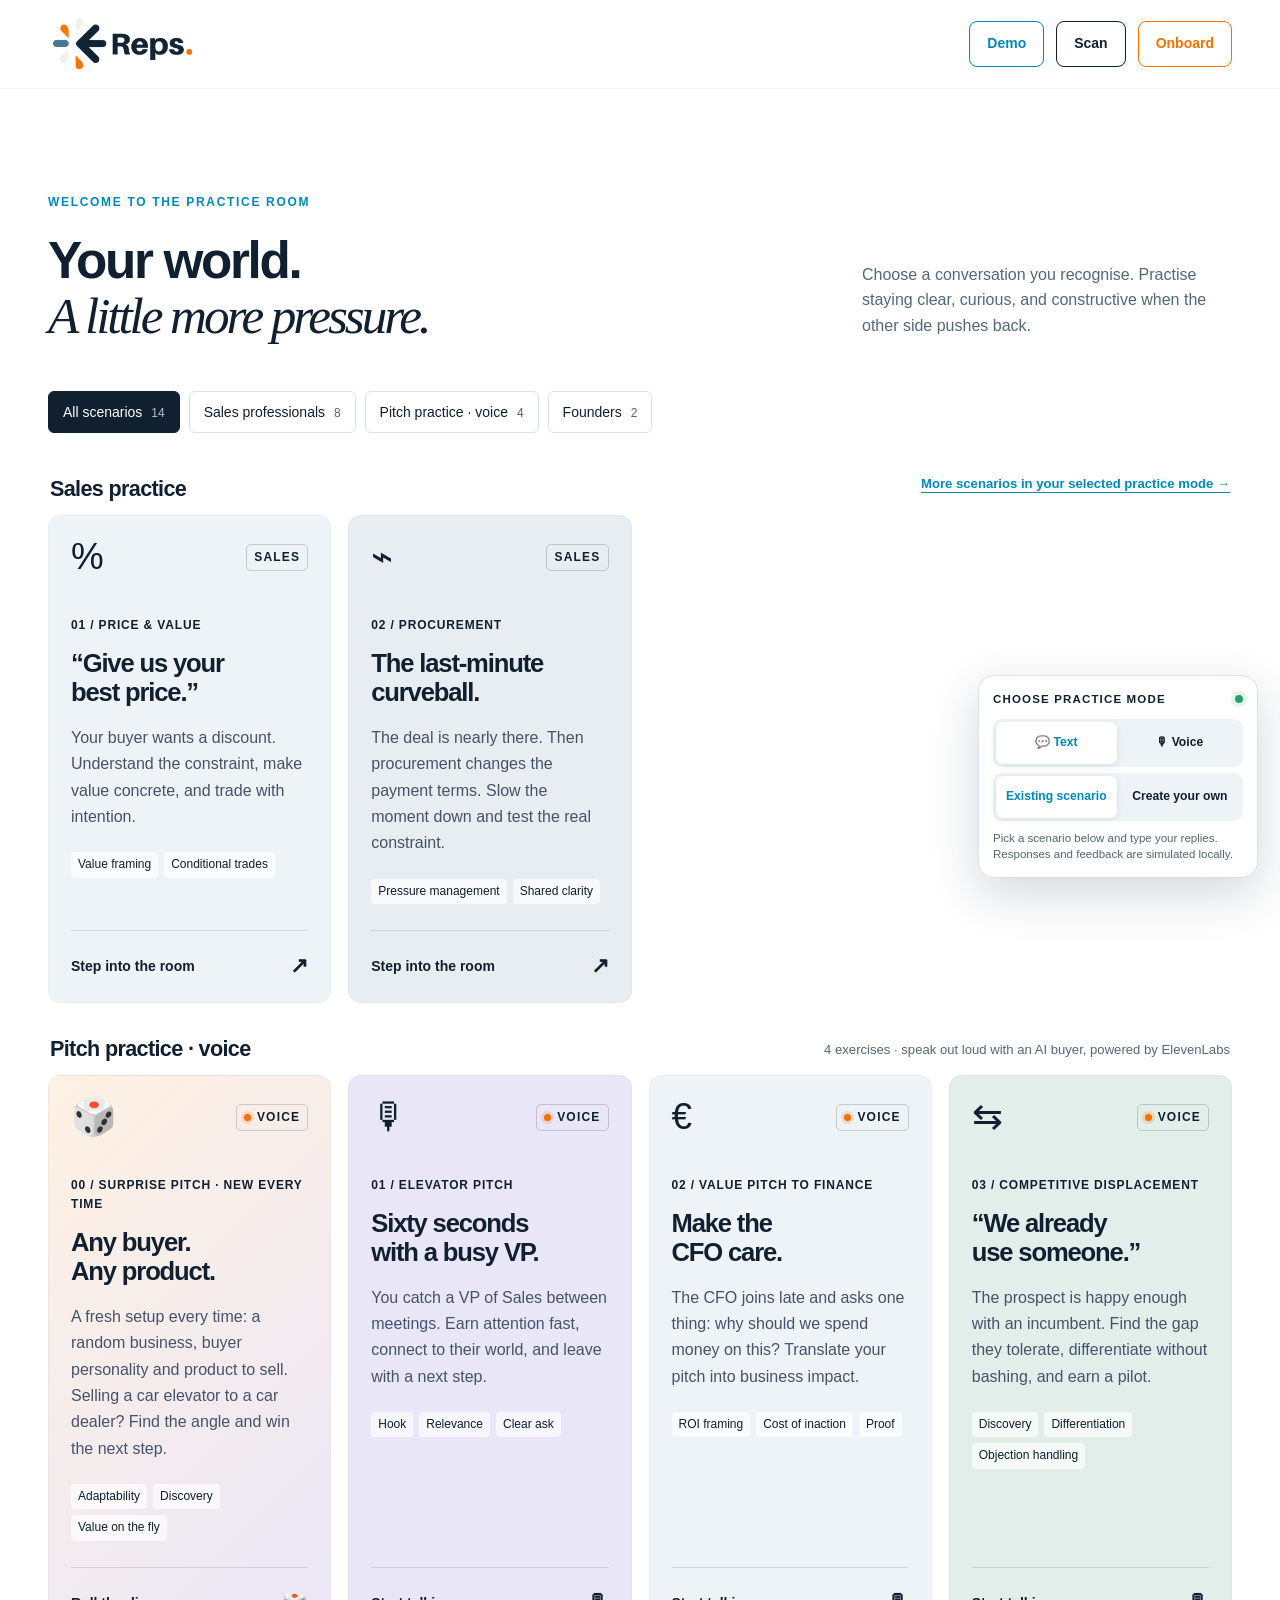
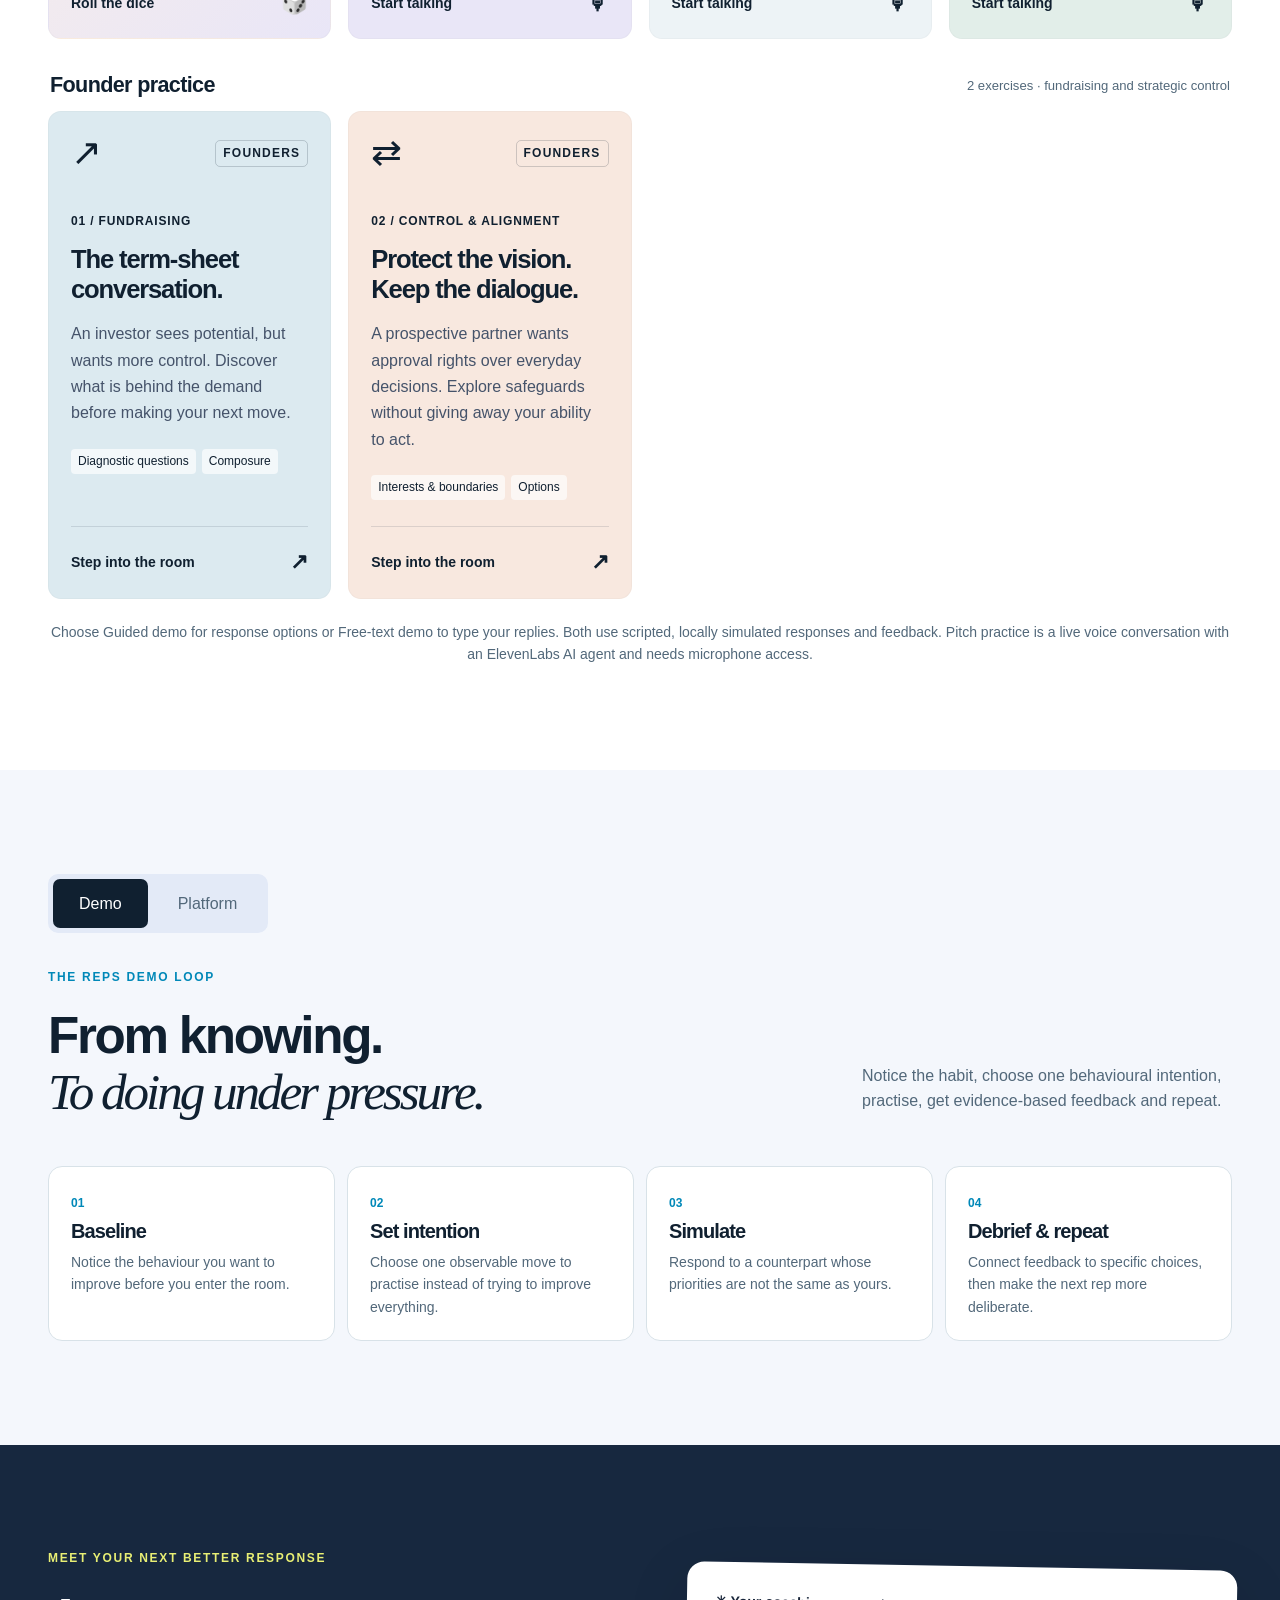
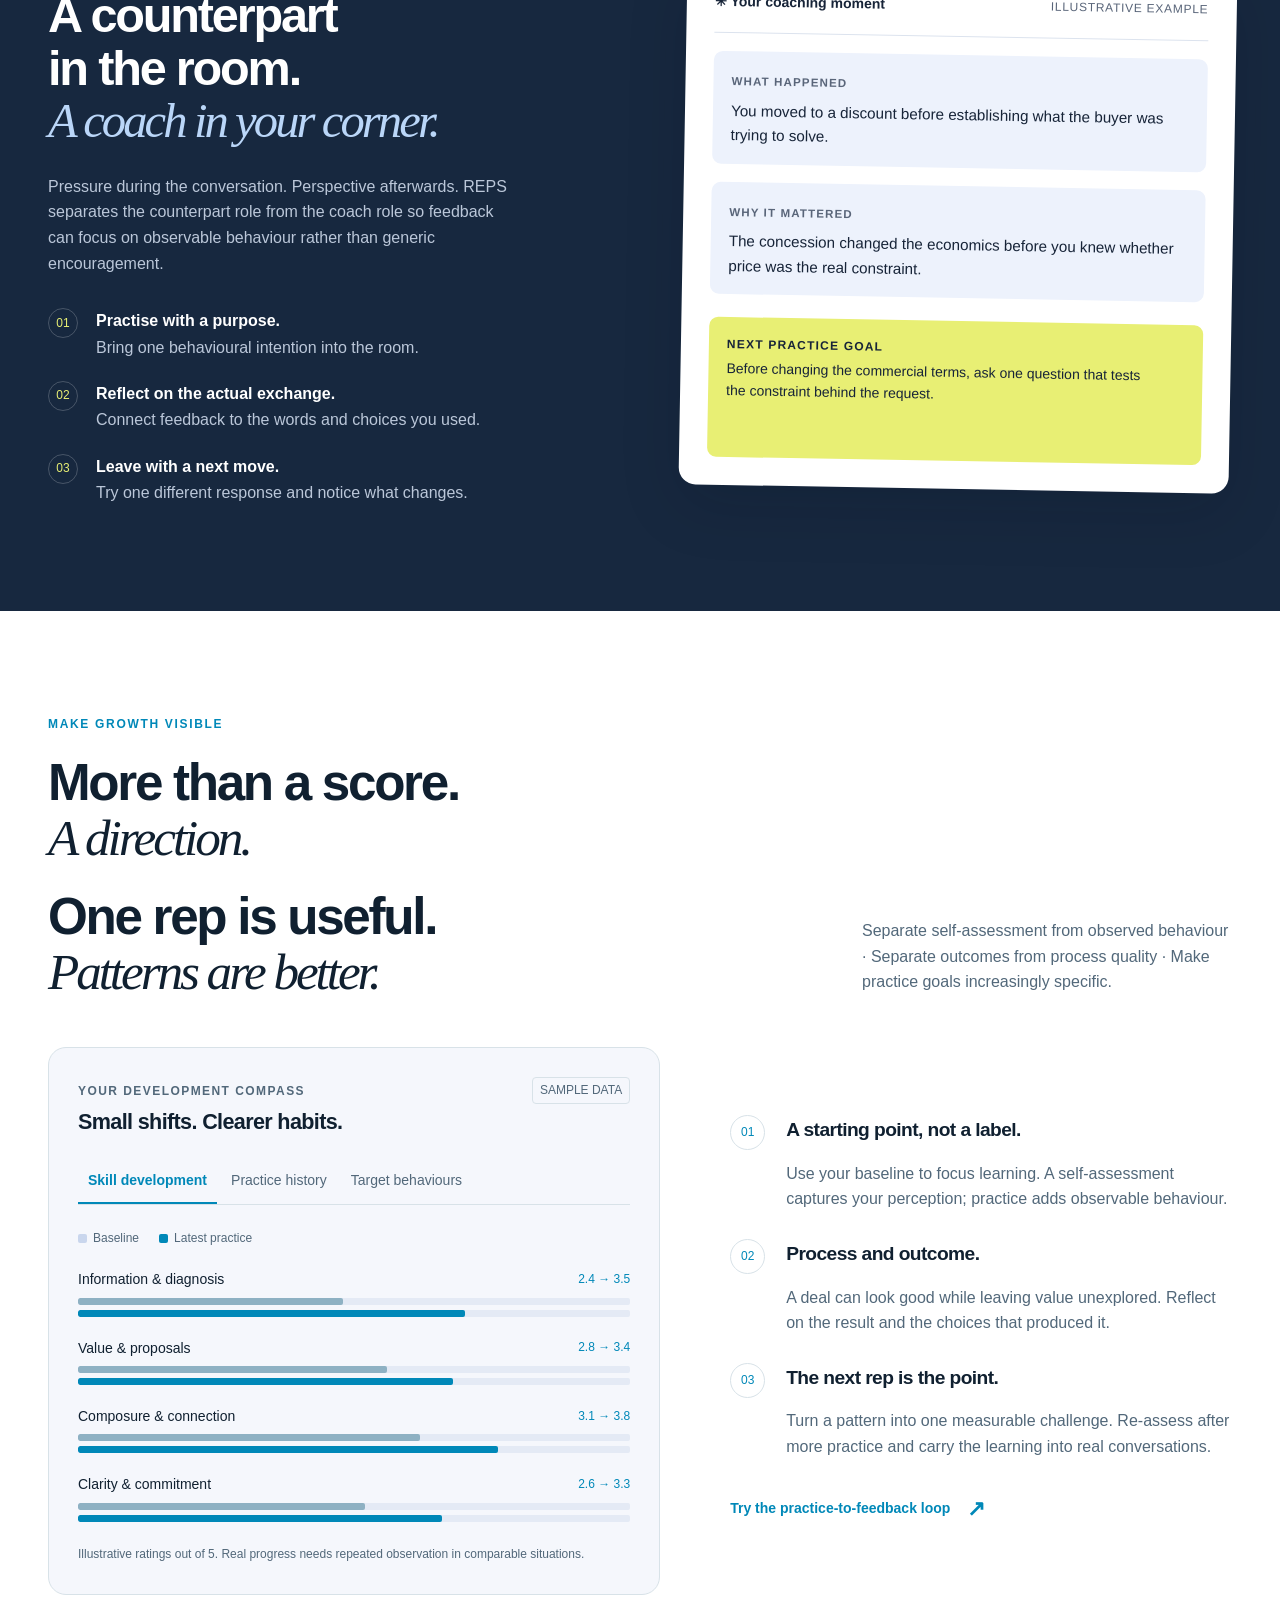
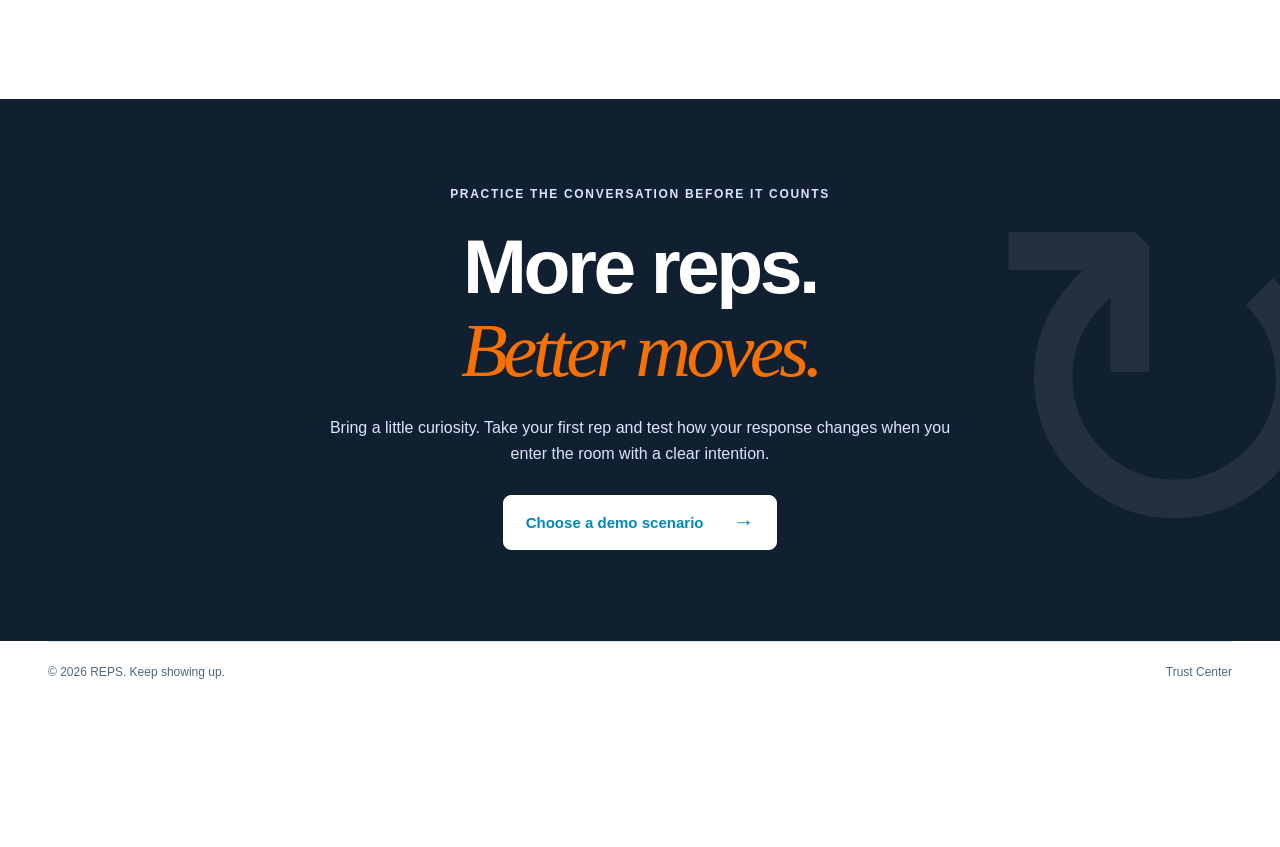
==== commit 31ff8a0e: "Practice panel: Text/Voice × existing/own scenario; wire up voice.html - Quick-selection panel now h" ====
--- a/demo.html
+++ b/demo.html
@@ -109,16 +109,17 @@
 @media(max-width:760px){.involvement-grid{grid-template-columns:1fr;margin-top:32px}.involvement-card{min-height:0}.involved-follow{align-items:flex-start;flex-direction:column;margin-top:32px}.involved-follow .button{width:100%}}
 </style>
 <style>
-.mode-toggle{grid-template-columns:repeat(2,minmax(0,1fr))}
+.mode-toggle{grid-template-columns:1fr 1fr}
 .mode-toggle button{padding-inline:4px}
-.mode-tile{width:300px}
+.mode-tile{width:280px}
+.mode-toggle.mode-source{margin-top:6px}
+.mode-builder{width:100%;margin-top:10px;padding:9px 12px;border:0;border-radius:8px;background:var(--blue);color:#fff;font-size:.8rem;font-weight:700}
+.mode-builder:hover{background:var(--blue-dark)}
 #voice-workflow-dialog{width:min(1120px,94vw);height:min(850px,92vh);max-width:none;max-height:none;padding:0;border:0;border-radius:16px;box-shadow:0 24px 90px #0b183b55}
 #voice-workflow-dialog::backdrop{background:#101a2bcc}
 .voice-workflow-header{height:52px;display:flex;align-items:center;justify-content:space-between;padding:0 18px;background:#fff;border-bottom:1px solid #dce3ed;font:700 .86rem system-ui,sans-serif}
 #close-voice-workflow{border:0;background:transparent;font-size:1.6rem;line-height:1;cursor:pointer}
 #voice-workflow-frame{display:block;width:100%;height:calc(100% - 52px);border:0;background:#fff}
-.scenario-create-action{margin:-22px 0 26px}
-.scenario-create-action .button{display:inline-flex;align-items:center;gap:12px}
 </style>
   
 <link rel="stylesheet" href="pitch-voice.css">
@@ -152,7 +153,6 @@
   
 
   <section class="section scenario-section container" id="scenarios"><div class="section-heading"><div><div class="eyebrow">WELCOME TO THE PRACTICE ROOM</div><h2>Your world.<br><span class="serif">A little more pressure.</span></h2></div><p>Choose a conversation you recognise. Practise staying clear, curious, and constructive when the other side pushes back.</p></div>
-<div class="scenario-create-action"><a class="button button-outline" href="voice.html">Create your own scenario <span aria-hidden="true">↗</span></a></div>
 <div class="scenario-toolbar"><div class="filter-group" role="group" aria-label="Filter scenarios"><button class="active" data-filter="all" aria-pressed="true">All scenarios <span>14</span></button><button data-filter="sales" aria-pressed="false">Sales professionals <span>8</span></button><button data-filter="pitch" aria-pressed="false">Pitch practice · voice <span>4</span></button><button data-filter="founder" aria-pressed="false">Founders <span>2</span></button></div></div>
 
 <div class="scenario-group" data-group="sales">
@@ -186,7 +186,7 @@
     <article class="scenario-card pink" data-audience="founder"><div class="card-top"><span class="card-icon">⇄</span><span class="pill">FOUNDERS</span></div><span class="scenario-number">02 / CONTROL & ALIGNMENT</span><h3>Protect the vision.<br>Keep the dialogue.</h3><p>A prospective partner wants approval rights over everyday decisions. Explore safeguards without giving away your ability to act.</p><div class="skill-tags"><span>Interests & boundaries</span><span>Options</span></div><button class="card-action" data-start="control">Step into the room <span>↗</span></button></article>
   </div>
 </div>
-<p class="scenario-note">Choose Text to practise with scripted replies, or Voice to speak with an ElevenLabs buyer. Every scenario card supports voice practice.</p></section>
+<p class="scenario-note">Choose Guided demo for response options or Free-text demo to type your replies. Both use scripted, locally simulated responses and feedback. Pitch practice is a live voice conversation with an ElevenLabs AI agent and needs microphone access.</p></section>
 
   <section class="section loop-section" id="how-it-works"><div class="container"><div class="loop-toggle" role="group" aria-label="Explore Demo or Platform"><button class="active" data-loop="demo" aria-pressed="true">Demo</button><button data-loop="platform" aria-pressed="false">Platform</button></div></div><div id="loop-demo"><div class="container"><div class="section-heading"><div><div class="eyebrow">THE REPS DEMO LOOP</div><h2>From knowing.<br><span class="serif">To doing under pressure.</span></h2></div><p>Notice the habit, choose one behavioural intention, practise, get evidence-based feedback and repeat.</p></div><div class="loop-grid"><article class="loop-card"><span>01</span><h3>Baseline</h3><p>Notice the behaviour you want to improve before you enter the room.</p></article><article class="loop-card"><span>02</span><h3>Set intention</h3><p>Choose one observable move to practise instead of trying to improve everything.</p></article><article class="loop-card"><span>03</span><h3>Simulate</h3><p>Respond to a counterpart whose priorities are not the same as yours.</p></article><article class="loop-card"><span>04</span><h3>Debrief & repeat</h3><p>Connect feedback to specific choices, then make the next rep more deliberate.</p></article></div></div></div><div id="loop-platform" hidden>
     <div class="container">
@@ -231,12 +231,12 @@
 <footer><div class="container footer-bottom"><span>© 2026 REPS. Keep showing up.</span><a href="http://www.reps.be/legal/TrustCenter-v0.1.html" target="_blank" rel="noopener noreferrer">Trust Center</a></div></footer>
 
 <dialog id="practice-dialog" aria-labelledby="practice-title"><div class="modal-header"><a class="brand" href="#top"><img src="imgs/REPS_logo.png" alt="REPS" width="2086" height="754"></a><span id="practice-mode-label" class="mode-badge">AI CHAT PROTOTYPE</span><button class="close-dialog" aria-label="Close practice">×</button></div><div class="demo-progress" aria-hidden="true"><span style="width:0"></span></div><div id="demo-content"></div><div class="modal-footer"><span id="practice-mode-note">AI interaction prototype · simulated locally · no network call</span><button id="demo-reset" type="button">Reset this exercise</button></div></dialog>
-<dialog id="voice-workflow-dialog" aria-label="ElevenLabs voice app workflow"><div class="voice-workflow-header"><strong>ElevenLabs voice workflow</strong><button type="button" id="close-voice-workflow" aria-label="Close voice workflow">×</button></div><iframe id="voice-workflow-frame" src="voice.html" title="ElevenLabs voice app workflow"></iframe></dialog>
+<dialog id="voice-workflow-dialog" aria-label="ElevenLabs voice app workflow"><div class="voice-workflow-header"><strong id="voice-workflow-title">Create your own scenario</strong><button type="button" id="close-voice-workflow" aria-label="Close voice workflow">×</button></div><iframe id="voice-workflow-frame" src="about:blank" allow="microphone" title="Scenario builder and live roleplay"></iframe></dialog>
 <div class="sr-only" id="announcer" role="status" aria-live="polite"></div>
 
 
 
-<aside class="mode-tile" aria-label="Practice mode"><div class="mode-tile-head"><strong>CHOOSE PRACTICE MODE</strong><span class="live-dot" aria-hidden="true"></span></div><div class="mode-toggle" role="group" aria-label="Practice mode"><button type="button" class="active" data-mode="prototype" aria-pressed="true">Text</button><button type="button" data-mode="voice" aria-pressed="false">Voice</button></div><p id="mode-help">Choose Text to type or Voice to speak with an AI buyer.</p></aside>
+<aside class="mode-tile" aria-label="Practice mode"><div class="mode-tile-head"><strong>CHOOSE PRACTICE MODE</strong><span class="live-dot" aria-hidden="true"></span></div><div class="mode-toggle" role="group" aria-label="Practice channel"><button type="button" data-channel="text" aria-pressed="true" class="active">💬 Text</button><button type="button" data-channel="voice" aria-pressed="false">🎙 Voice</button></div><div class="mode-toggle mode-source" role="group" aria-label="Scenario"><button type="button" data-source="existing" aria-pressed="true" class="active">Existing scenario</button><button type="button" data-source="own" aria-pressed="false">Create your own</button></div><p id="mode-help"></p><button type="button" class="mode-builder" id="open-builder" hidden>Open scenario builder →</button></aside>
 <script>
 const $=(s,r=document)=>r.querySelector(s);const $$=(s,r=document)=>[...r.querySelectorAll(s)];
 const escapeHtml=s=>String(s).replace(/[&<>'"]/g,c=>({'&':'&amp;','<':'&lt;','>':'&gt;',"'":'&#39;','"':'&quot;'}[c]));
@@ -297,6 +297,9 @@
 const dialog=$('#practice-dialog');
 const voiceWorkflowDialog=$('#voice-workflow-dialog');
 function openVoiceWorkflow(){if(!voiceWorkflowDialog.open)voiceWorkflowDialog.showModal()}
+function openBuilder(key){const q=new URLSearchParams({embedded:'1',mode:practiceChannel});if(key){q.set('source','library');q.set('scenario',key)}else q.set('source','own');$('#voice-workflow-frame').src='voice.html?'+q;$('#voice-workflow-title').textContent=(key?'Customise this scenario':'Create your own scenario')+' · '+(practiceChannel==='voice'?'Voice':'Text');openVoiceWorkflow()}
+voiceWorkflowDialog.addEventListener('close',()=>{$('#voice-workflow-frame').src='about:blank'});
+function startVoiceRep(){if(!window.REPSVoice?.openScenario(demo.key,{intention:demo.intention,onClose:({spoke})=>{if(!dialog.open)return;demo.stage=spoke?'reassess':'knowhow';renderDemo()}}))openBuilder(demo.key)}
 function closeVoiceWorkflow(){if(voiceWorkflowDialog.open)voiceWorkflowDialog.close()}
 $('#close-voice-workflow').addEventListener('click',closeVoiceWorkflow);voiceWorkflowDialog.addEventListener('click',e=>{if(e.target===voiceWorkflowDialog)closeVoiceWorkflow()});
 let experienceMode='prototype';
@@ -306,14 +309,24 @@
 function stopTimer(){if(timer){clearInterval(timer);timer=null}}
 function startTimer(){stopTimer();timer=setInterval(()=>{if($('#elapsed')&&demo.startedAt)$('#elapsed').textContent=formatTime(Math.floor((Date.now()-demo.startedAt)/1000));},1000)}
 function ratingGroup(name,selected){return `<div class="rating-group">${rateLabels.map((l,i)=>`<label><input type="radio" name="${name}" value="${i+1}" ${Number(selected)===i+1?'checked':''} required><span>${i+1}<small>${l}</small></span></label>`).join('')}</div>`}
-function syncModeUI(){$$('[data-mode]').forEach(b=>{const active=b.dataset.mode===experienceMode;b.classList.toggle('active',active);b.setAttribute('aria-pressed',active?'true':'false')});$('#mode-help').textContent=experienceMode==='voice'?'Choose any scenario and use Practise by voice to start its live ElevenLabs roleplay.':'Choose a scenario and type your replies in the scripted practice.';$('#practice-mode-label').textContent=experienceMode==='voice'?'VOICE':'TEXT';$('#practice-mode-note').textContent=experienceMode==='voice'?'Live voice roleplay · ElevenLabs':'Scripted demo · simulated locally · no network calls'}
-function setMode(mode){if(!['prototype','voice'].includes(mode)||mode===experienceMode)return;experienceMode=mode;resetDemo();syncModeUI();if(dialog.open)renderDemo()}
-$$('[data-mode]').forEach(b=>b.addEventListener('click',()=>setMode(b.dataset.mode)));syncModeUI();
+// Practice panel: channel (text | voice) × scenario source (existing | own).
+let practiceChannel='text',scenarioSource='existing';
+const modeHelp={
+  'text:existing':'Pick a scenario below and type your replies. Responses and feedback are simulated locally.',
+  'voice:existing':'Pick a scenario below. Set your baseline and intention, then talk out loud with an AI counterpart at step 03.',
+  'text:own':'Build your own scenario, then chat with an AI buyer (ElevenLabs). Click a card to start from it.',
+  'voice:own':'Build your own scenario, then talk out loud with an AI buyer (ElevenLabs). Click a card to start from it.'};
+function syncModeUI(){const mark=(attr,val)=>$$(`[data-${attr}]`).forEach(b=>{const on=b.dataset[attr]===val;b.classList.toggle('active',on);b.setAttribute('aria-pressed',String(on))});mark('channel',practiceChannel);mark('source',scenarioSource);$('#mode-help').textContent=modeHelp[practiceChannel+':'+scenarioSource];$('#open-builder').hidden=scenarioSource!=='own';$('#practice-mode-label').textContent=experienceMode==='voice-demo'?'VOICE':'TEXT';$('#practice-mode-note').textContent=experienceMode==='voice-demo'?'Live voice with an ElevenLabs AI counterpart at step 03':'Free-text demo · simulated locally · no network calls'}
+function setMode(mode){if(!['demo','prototype','voice','voice-demo'].includes(mode)||mode===experienceMode)return;experienceMode=mode;resetDemo();syncModeUI();if(dialog.open)renderDemo()}
+function applyPractice(){setMode(practiceChannel==='voice'?'voice-demo':'prototype');syncModeUI();if(scenarioSource==='own')openBuilder()}
+$$('[data-channel]').forEach(b=>b.addEventListener('click',()=>{practiceChannel=b.dataset.channel;applyPractice()}));
+$$('[data-source]').forEach(b=>b.addEventListener('click',()=>{scenarioSource=b.dataset.source;applyPractice()}));
+$('#open-builder').addEventListener('click',()=>openBuilder());syncModeUI();
 function wrapDemo(html,percent){$('#demo-content').innerHTML='<div class="demo-inner">'+html+'</div>';$('.demo-progress span').style.width=percent+'%';syncModeUI();const h=$('#practice-title');if(h){h.tabIndex=-1;h.focus({preventScroll:true})}dialog.scrollTop=0}
 function resetDemo(key=demo.key){stopTimer();demo={key,stage:'setup',baseline:null,intention:0,turn:0,choices:[],history:[],startedAt:null,duration:0,reassessment:null,waiting:false}}
 function openDemo(key,trigger){returnFocus=trigger||document.activeElement;if(key!==demo.key)resetDemo(key);dialog.showModal();document.body.classList.add('modal-open');renderDemo()}
 function closeDemo(){dialog.close()}
-dialog.addEventListener('close',()=>{stopTimer();document.body.classList.remove('modal-open');if(returnFocus?.isConnected)returnFocus.focus()});$('.close-dialog').addEventListener('click',closeDemo);$('.modal-header .brand').addEventListener('click',e=>{e.preventDefault();closeDemo()});document.addEventListener('click',e=>{const b=e.target.closest('[data-start]');if(!b)return;if(experienceMode==='voice'&&b.closest('.scenario-card')){const voiceButton=b.parentElement.querySelector('[data-voice-start]');if(voiceButton){voiceButton.click();return}}openDemo(b.dataset.start,b)});$('#demo-reset').addEventListener('click',()=>{resetDemo();renderDemo()});
+dialog.addEventListener('close',()=>{stopTimer();document.body.classList.remove('modal-open');if(returnFocus?.isConnected)returnFocus.focus()});$('.close-dialog').addEventListener('click',closeDemo);$('.modal-header .brand').addEventListener('click',e=>{e.preventDefault();closeDemo()});document.addEventListener('click',e=>{const b=e.target.closest('[data-start]');if(!b)return;if(scenarioSource==='own'){openBuilder(b.dataset.start);return}openDemo(b.dataset.start,b)});$('#demo-reset').addEventListener('click',()=>{resetDemo();renderDemo()});
 function attemptScore(){return demo.choices.length?Math.round(demo.choices.reduce((sum,c)=>sum+c.quality,0)/(demo.choices.length*2)*100):0}
 function bestChoice(){return demo.choices.reduce((best,c,i)=>!best||c.quality>best.c.quality?{c,i}:best,null)}
 function weakestChoice(){return demo.choices.reduce((w,c,i)=>!w||c.quality<w.c.quality?{c,i}:w,null)}
@@ -324,7 +337,7 @@
 function prototypeTranscript(s){let html=`<div class="chat-message"><small>${s.role.toUpperCase()}</small>${escapeHtml(s.opening)}</div>`;demo.choices.forEach(c=>{html+=`<div class="chat-message you"><small>YOU</small>${escapeHtml(c.text)}</div><div class="chat-message"><small>${s.role.toUpperCase()}</small>${escapeHtml(c.reply)}</div>`});return html}
 function renderDemo(){const s=scenarios[demo.key];const focus=s.intentions[demo.intention]||s.intentions[0];const attempt=demo.history.filter(x=>x.key===demo.key).length+1;
 if(demo.stage==='setup'){stopTimer();wrapDemo(`<div class="demo-kicker">01 — BASELINE & INTENTION · ${s.audience}</div><h2 id="practice-title">${s.title}</h2><p class="demo-description">${s.context}</p><form id="setup-form"><fieldset><legend>${s.baseline}</legend><p class="demo-help">Rate your current habit. This is a focused reflection, not a full assessment.</p>${ratingGroup('baseline',demo.baseline)}</fieldset><fieldset><legend>What will you practise in this rep?</legend><div class="intention-options">${s.intentions.map((i,idx)=>`<label><input type="radio" name="intention" value="${idx}" ${Number(demo.intention)===idx?'checked':''}><span>${i.label}</span></label>`).join('')}</div></fieldset><p class="inline-note">${experienceMode==='prototype'?'Three free-text turns with a scripted counterpart. Write the response you would actually use.':'Three turns with a scripted counterpart. Choose the response closest to the approach you want to try.'}</p><div class="demo-actions"><button class="button" type="submit">Set my intention <span>→</span></button></div></form>`,10);$('#setup-form').addEventListener('submit',e=>{e.preventDefault();const f=new FormData(e.currentTarget);demo.baseline=Number(f.get('baseline'));demo.intention=Number(f.get('intention'));demo.stage='knowhow';renderDemo()})}
-else if(demo.stage==='knowhow'){wrapDemo(`<div class="demo-kicker">02 — KNOWHOW · ATTEMPT ${attempt}</div><h2 id="practice-title">One idea for this rep.</h2><p class="demo-description">Your intention: ${focus.label}</p><div class="knowhow-card"><span style="color:var(--blue);font-size:1.6rem">✳</span><h3>${focus.title}</h3><p>${focus.body}</p><blockquote>${focus.example}</blockquote></div><div class="demo-context"><strong>Your role:</strong> ${s.audience==='FOUNDERS'?'Founder':'Sales professional'}<br><strong>Your counterpart:</strong> ${s.role}<br><strong>The challenge:</strong> ${s.title}</div><div class="demo-actions"><button class="button" id="begin-conversation">Enter the conversation <span>→</span></button><button class="text-button" id="edit-intention">Edit my intention</button></div>`,24);$('#begin-conversation').addEventListener('click',()=>{demo.stage='practice';demo.turn=0;demo.choices=[];demo.startedAt=Date.now();demo.reassessment=null;renderDemo();if(experienceMode==='voice-demo')openVoiceWorkflow()});$('#edit-intention').addEventListener('click',()=>{demo.stage='setup';renderDemo()})}
+else if(demo.stage==='knowhow'){wrapDemo(`<div class="demo-kicker">02 — KNOWHOW · ATTEMPT ${attempt}</div><h2 id="practice-title">One idea for this rep.</h2><p class="demo-description">Your intention: ${focus.label}</p><div class="knowhow-card"><span style="color:var(--blue);font-size:1.6rem">✳</span><h3>${focus.title}</h3><p>${focus.body}</p><blockquote>${focus.example}</blockquote></div><div class="demo-context"><strong>Your role:</strong> ${s.audience==='FOUNDERS'?'Founder':'Sales professional'}<br><strong>Your counterpart:</strong> ${s.role}<br><strong>The challenge:</strong> ${s.title}</div><div class="demo-actions"><button class="button" id="begin-conversation">Enter the conversation <span>→</span></button><button class="text-button" id="edit-intention">Edit my intention</button></div>`,24);$('#begin-conversation').addEventListener('click',()=>{demo.stage='practice';demo.turn=0;demo.choices=[];demo.startedAt=Date.now();demo.reassessment=null;renderDemo();if(experienceMode==='voice-demo')startVoiceRep()});$('#edit-intention').addEventListener('click',()=>{demo.stage='setup';renderDemo()})}
 else if(demo.stage==='practice'){if(experienceMode==='prototype'){const complete=demo.choices.length>=3;wrapDemo(`<div class="demo-kicker">03 — PRACTICE · ATTEMPT ${attempt}</div><h2 id="practice-title">${s.title}</h2><div class="turn-header"><span>${complete?'EXCHANGE COMPLETE':'TURN '+(demo.choices.length+1)+' OF 3'}</span><span>TIME IN CONVERSATION <b id="elapsed">${formatTime(Math.floor((Date.now()-demo.startedAt)/1000))}</b></span></div><div class="conversation prototype" id="prototype-thread">${prototypeTranscript(s)}</div>${complete?'':`<form id="ai-response-form"><label class="demo-field-label" for="ai-response">How do you respond?</label><div class="ai-compose"><textarea id="ai-response" maxlength="600" required placeholder="Type the response you would actually use…"></textarea><div class="ai-compose-footer"><span>Free-text response · max 600 characters</span><button class="button compact" type="submit">Send <span>→</span></button></div></div></form>`}<div class="finish-row"><p class="inline-note">Your intention: ${focus.label}</p><button class="button button-outline compact" id="finish-ai" ${complete?'':'disabled'}>Finish & get feedback</button></div><div class="prototype-note">Scripted demo: the counterpart and behavioural scoring are simulated locally. Your responses are not sent to an AI service.</div>`,36+Math.min(demo.choices.length,3)*13);startTimer();const thread=$('#prototype-thread');if(thread)thread.scrollTop=thread.scrollHeight;const form=$('#ai-response-form');if(form){$('#ai-response').focus();form.addEventListener('submit',e=>{e.preventDefault();const input=$('#ai-response');const text=input.value.trim();if(!text)return;input.disabled=true;form.querySelector('button').disabled=true;form.querySelector('.ai-compose-footer span').innerHTML='<span class="ai-thinking">Counterpart is responding…</span>';setTimeout(()=>{const turn=demo.choices.length;demo.choices.push(prototypeChoice(s,text,turn));demo.turn=demo.choices.length;renderDemo()},450)})}if(complete)$('#finish-ai').addEventListener('click',()=>{demo.duration=Math.max(1,Math.round((Date.now()-demo.startedAt)/1000));demo.stage='debrief';stopTimer();demo.history.push({key:demo.key,score:attemptScore(),duration:demo.duration,mode:experienceMode});renderDemo()})}else{const previous=demo.choices[demo.turn-1];const prompt=demo.turn===0?s.opening:previous.reply;const options=s.turns[demo.turn];wrapDemo(`<div class="demo-kicker">03 — PRACTICE · ATTEMPT ${attempt}</div><h2 id="practice-title">${s.title}</h2><div class="turn-header"><span>TURN ${demo.turn+1} OF 3</span><span>TIME IN CONVERSATION <b id="elapsed">${formatTime(Math.floor((Date.now()-demo.startedAt)/1000))}</b></span></div><div class="conversation">${previous?`<div class="chat-message you past"><small>YOUR PREVIOUS RESPONSE</small>${escapeHtml(previous.text)}</div>`:''}<div class="chat-message"><small>${s.role.toUpperCase()}</small>${escapeHtml(prompt)}</div></div><p class="demo-field-label">How will you respond?</p><div class="response-options">${options.map((c,i)=>`<button class="response-option" data-choice="${i}"><span>${String.fromCharCode(65+i)}</span>${escapeHtml(c.text)}</button>`).join('')}</div><p class="inline-note">Your intention: ${focus.label}</p>`,36+demo.turn*13);startTimer();$$('[data-choice]').forEach(b=>b.addEventListener('click',()=>{demo.choices.push(options[Number(b.dataset.choice)]);if(demo.turn<2){demo.turn++;renderDemo()}else{demo.duration=Math.max(1,Math.round((Date.now()-demo.startedAt)/1000));demo.stage='debrief';stopTimer();demo.history.push({key:demo.key,score:attemptScore(),duration:demo.duration,mode:experienceMode});renderDemo()}}))}}
 else if(demo.stage==='debrief'){const score=attemptScore();const best=bestChoice();const weak=weakestChoice();const observed=demo.choices.filter(c=>c.quality===2).length;const missed=demo.choices.filter(c=>c.quality<2).length;const perfect=missed===0;const nextText=score>=84?'You created a coherent path from diagnosis to a useful next move. In the next rep, keep the same discipline while making the conversation more concise.':score>=50?'You made at least one strong move. Your next rep should focus on the point where you shifted too early into solution, defence or concession.':'Your responses became tactical before the situation was sufficiently diagnosed. Slow the sequence down and make the next move conditional on what you learn.';wrapDemo(`<div class="demo-kicker">04 — AI COACH & FEEDBACK · ATTEMPT ${attempt}</div><h2 id="practice-title">Review the actual exchange.</h2><p class="demo-description">Evidence first. The debrief starts with behaviour that was or was not demonstrated in the actual exchange, then identifies the strongest moment and the clearest missed opportunity. The process score comes afterwards.</p><div class="report-grid"><div class="behavior-panel full"><span>OBSERVED & NOT OBSERVED BEHAVIOR</span><div class="behavior-list">${behaviorEvidence(s)}</div></div><div class="report-box full"><span>HIGHLIGHT</span><h3>Strongest observed move</h3><p>${best.c.feedback}</p><blockquote>${escapeHtml(best.c.text)}</blockquote></div><div class="report-box full"><span>MISSED OPPORTUNITY</span><h3>${perfect?'Stretch opportunity':'Where the process broke down'}</h3><p>${perfect?'No material behaviour was missed in this short rep. The next challenge is to keep the same discipline with fewer words and under more pressure.':weak.c.feedback}</p><blockquote>${perfect?escapeHtml(s.alternative):escapeHtml(weak.c.text)}</blockquote></div><div class="report-box"><span>PROCESS SCORE</span><div class="score-big">${score}</div><div class="score-note">${observed} of 3 target behaviours were clearly observed.</div><div class="score-explainer">Score logic: strongest behavioural response = 100 for that turn, partial response = 50, weak response = 0. The total is the average across three turns.</div></div><div class="report-box"><span>YOUR INTENTION</span><h3>${focus.label}</h3><p>${focus.next}</p></div><div class="report-box goal full"><span>NEXT PRACTICE GOAL</span><h3>Make the next rep more deliberate.</h3><p>${nextText}</p><blockquote>${s.alternative}</blockquote></div></div><div class="demo-actions"><button class="button" id="reassess">Re-assess <span>→</span></button></div>`,84);$('#reassess').addEventListener('click',()=>{demo.stage='reassess';renderDemo()})}
 else if(demo.stage==='reassess'){wrapDemo(`<div class="demo-kicker">05 — RE-ASSESS</div><h2 id="practice-title">What changed?</h2><p class="demo-description">Compare how you see the behaviour now with your starting reflection.</p><form id="reassess-form"><fieldset><legend>${s.baseline}</legend>${ratingGroup('reassessment',demo.reassessment)}</fieldset><div class="reflection-difference">Baseline: <strong>${demo.baseline}/5</strong> · Practice process score: <strong>${attemptScore()}/100</strong>. These measures describe different things; keep them separate.</div><div class="demo-actions"><button class="button" type="submit">Save reflection <span>→</span></button></div></form>`,94);$('#reassess-form').addEventListener('submit',e=>{e.preventDefault();const f=new FormData(e.currentTarget);demo.reassessment=Number(f.get('reassessment'));demo.stage='complete';if(['discount','procurement'].includes(demo.key)){completedSalesPractices.add(demo.key);try{sessionStorage.setItem(salesProgressKey,JSON.stringify([...completedSalesPractices]))}catch{}updateScenarioVisibility()}renderDemo()})}
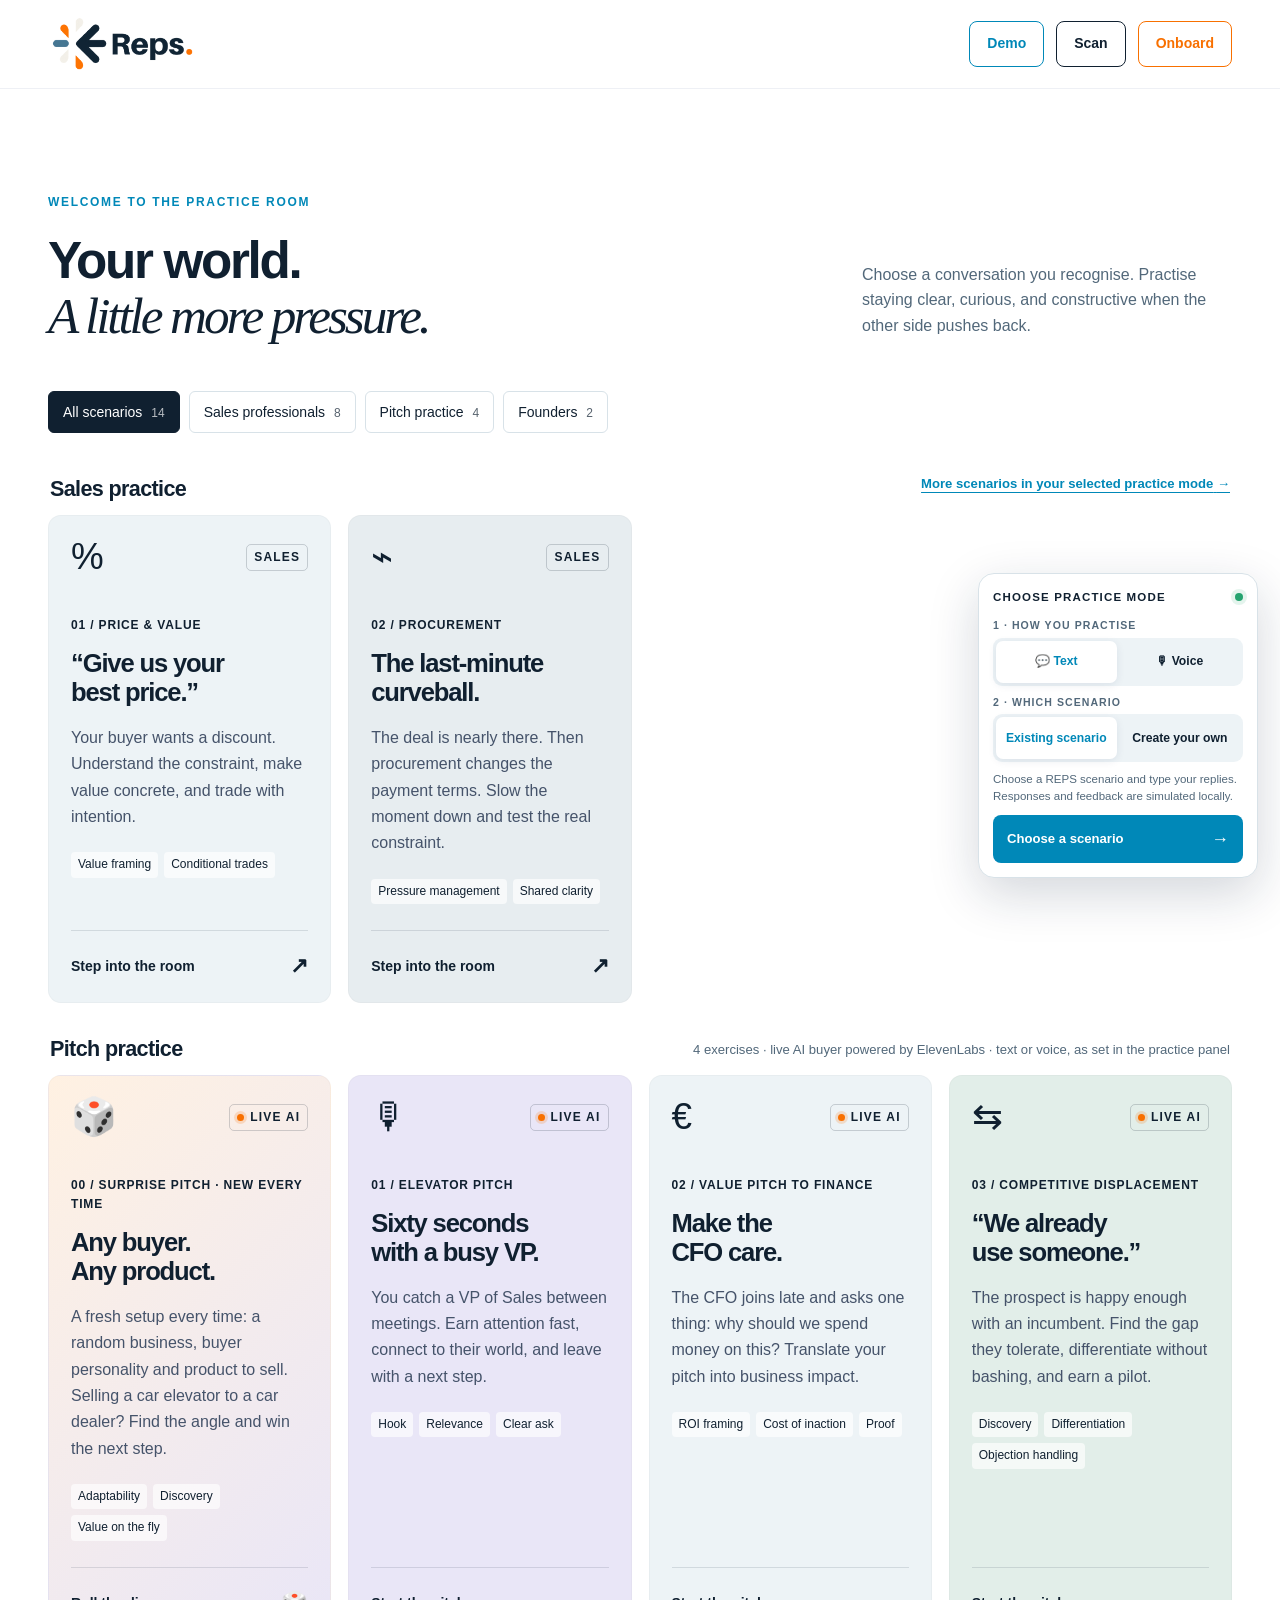
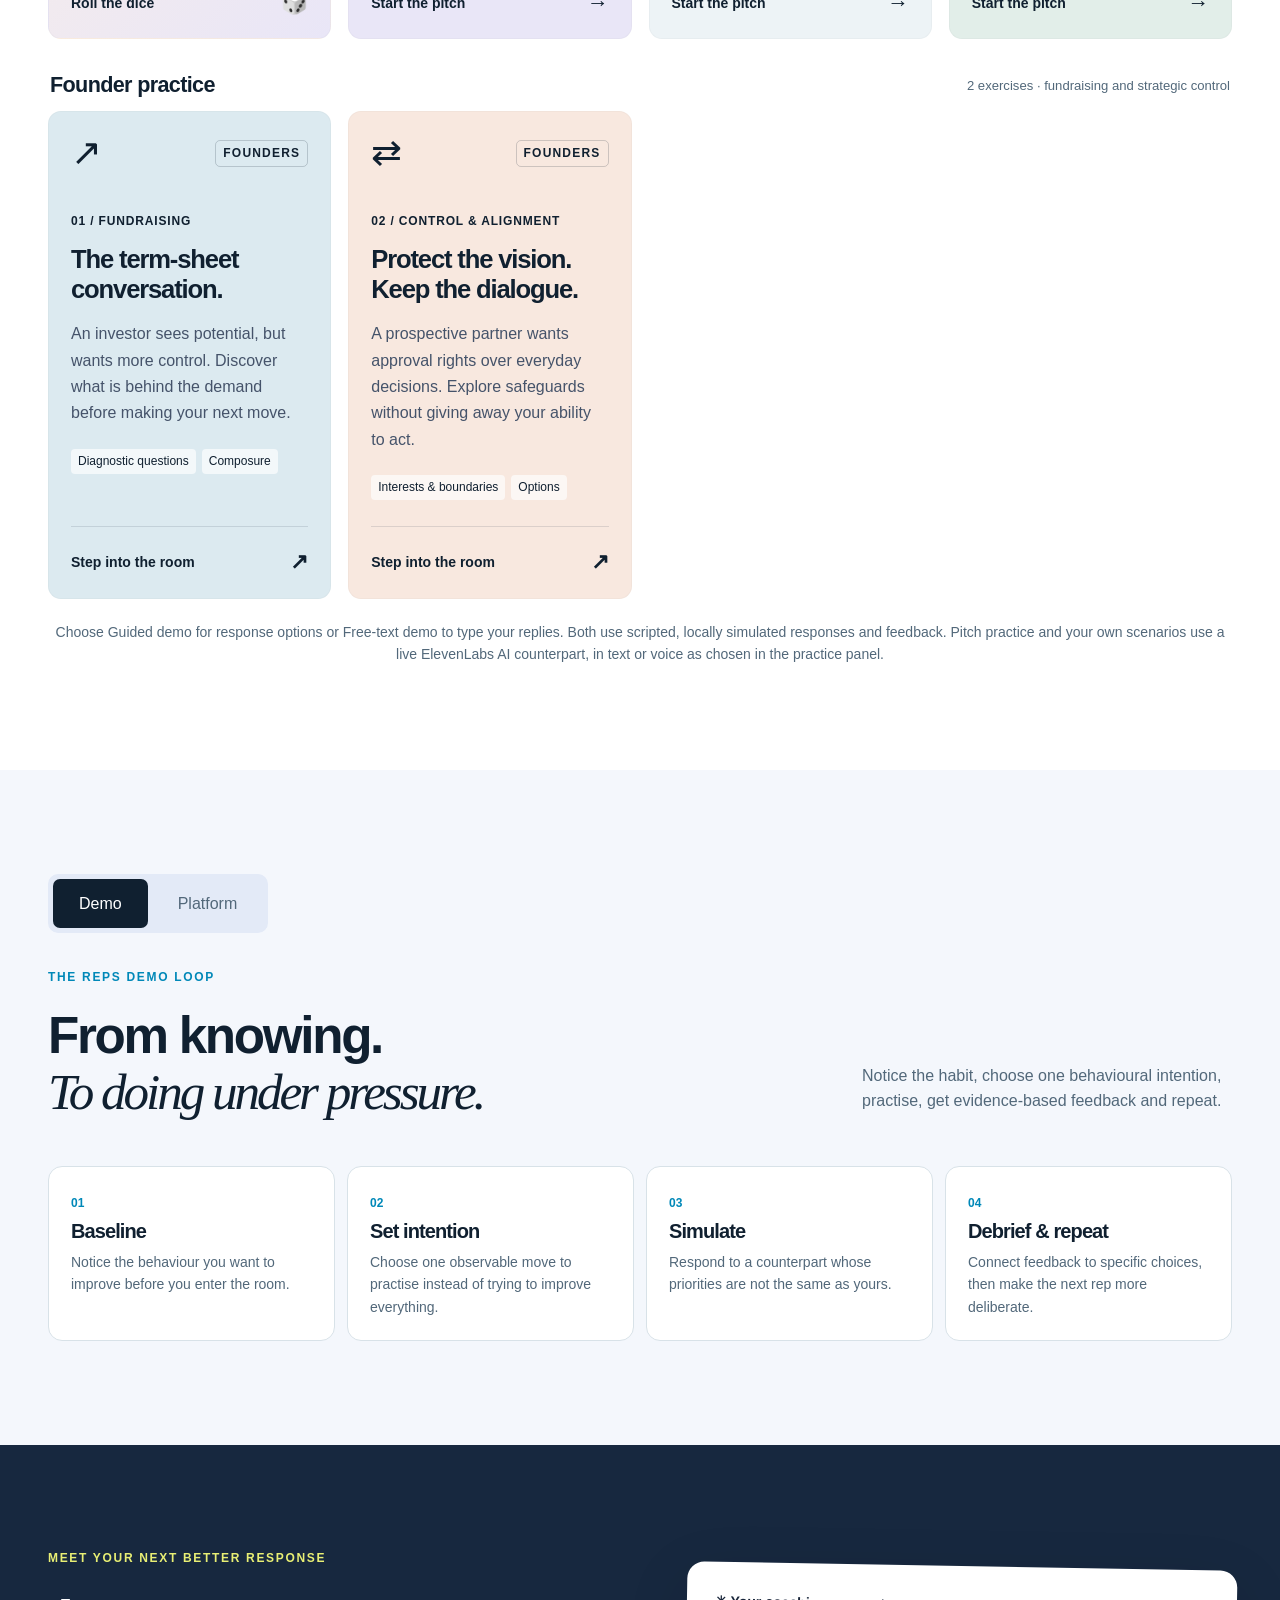
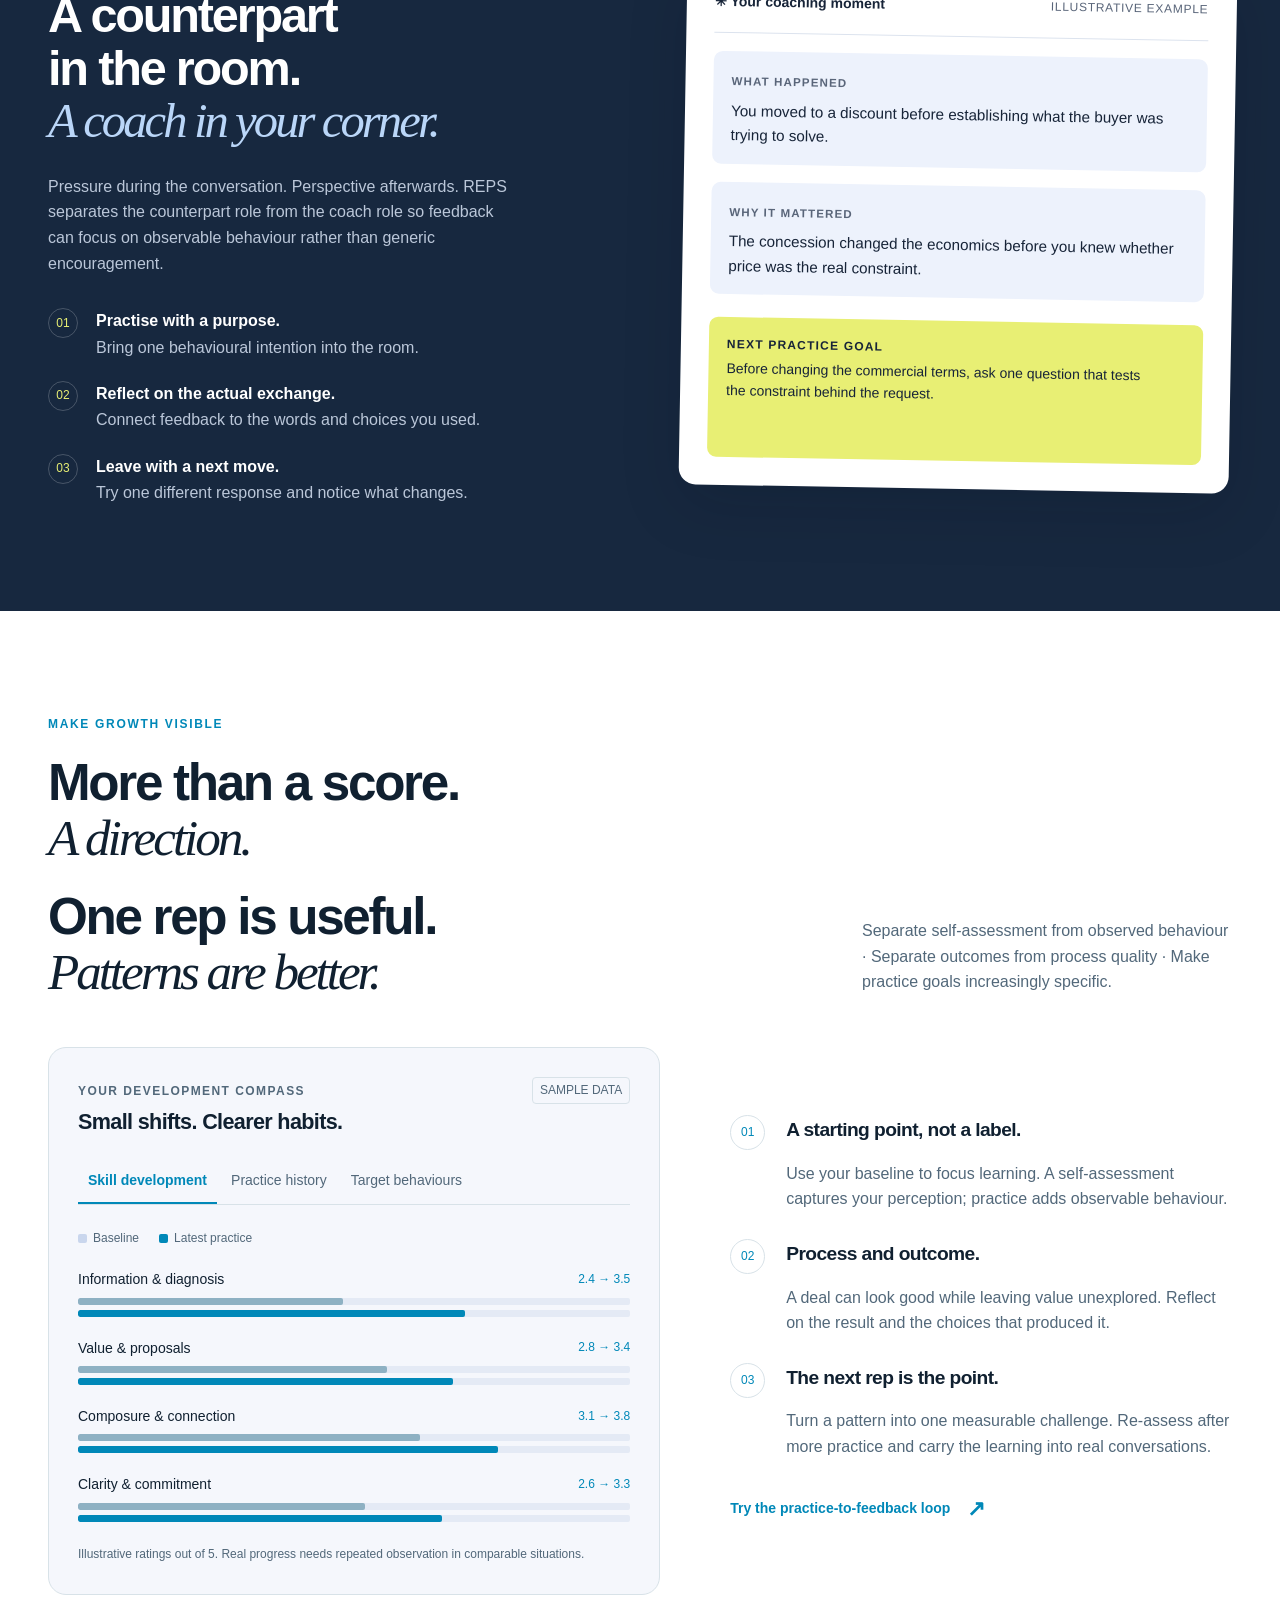
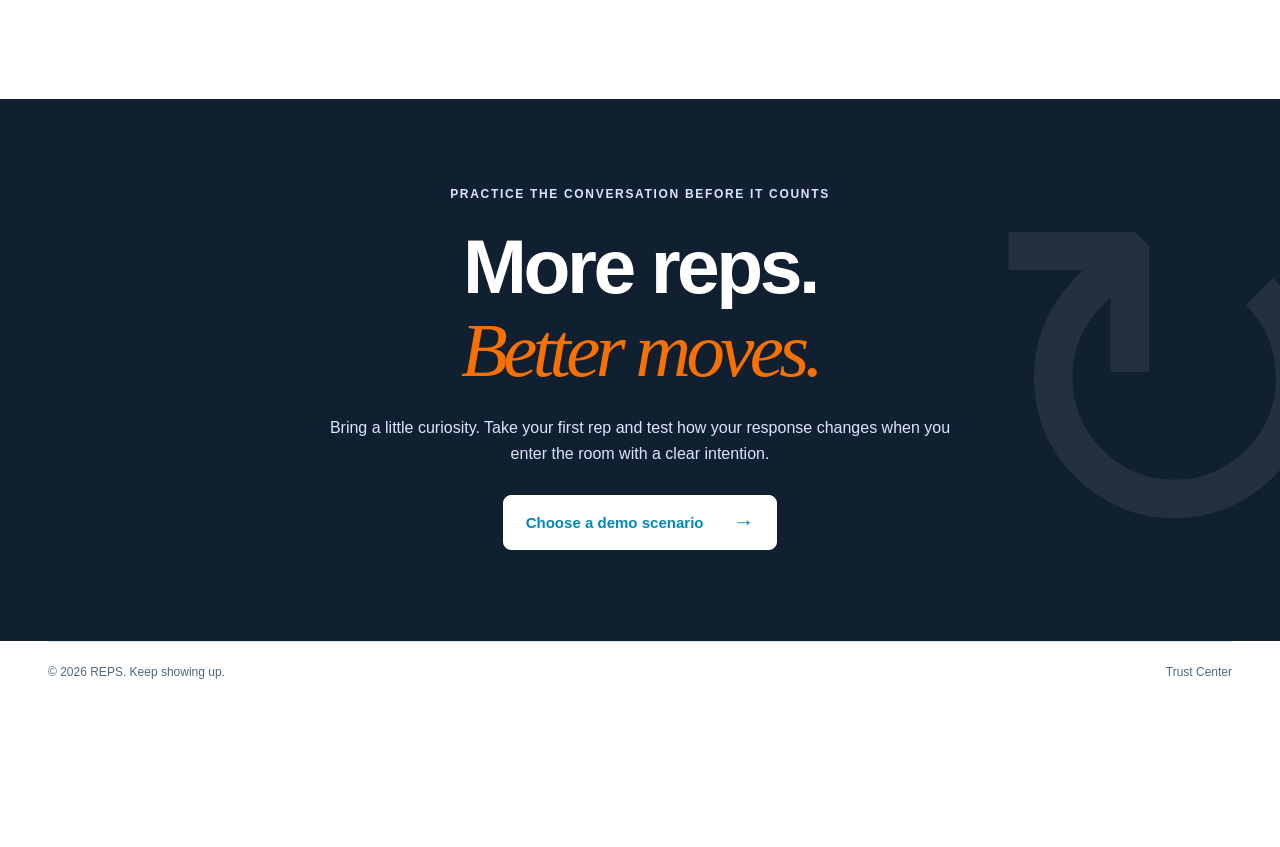
==== commit 40eacb42: "Practice panel: select options, then Continue; text mode for pitch practice - Panel options (Text/Vo" ====
--- a/demo.html
+++ b/demo.html
@@ -112,9 +112,11 @@
 .mode-toggle{grid-template-columns:1fr 1fr}
 .mode-toggle button{padding-inline:4px}
 .mode-tile{width:280px}
-.mode-toggle.mode-source{margin-top:6px}
-.mode-builder{width:100%;margin-top:10px;padding:9px 12px;border:0;border-radius:8px;background:var(--blue);color:#fff;font-size:.8rem;font-weight:700}
-.mode-builder:hover{background:var(--blue-dark)}
+.mode-toggle.mode-source{margin-top:0}
+.mode-toggle-label{display:block;margin:8px 0 4px;color:var(--muted);font-size:.66rem;font-weight:700;letter-spacing:.1em}
+.mode-continue{display:flex;align-items:center;justify-content:space-between;width:100%;margin-top:10px;padding:10px 14px;border:0;border-radius:8px;background:var(--blue);color:#fff;font-size:.82rem;font-weight:700}
+.mode-continue:hover{background:var(--blue-dark)}.mode-continue span:last-child{font-size:1.1rem;transition:transform .15s}.mode-continue:hover span:last-child{transform:translateX(3px)}
+@keyframes scenario-flash{0%,100%{box-shadow:none}40%{box-shadow:0 0 0 4px #f8700066}}.scenario-flash .scenario-card:not([hidden]){animation:scenario-flash 1.2s ease 2}
 #voice-workflow-dialog{width:min(1120px,94vw);height:min(850px,92vh);max-width:none;max-height:none;padding:0;border:0;border-radius:16px;box-shadow:0 24px 90px #0b183b55}
 #voice-workflow-dialog::backdrop{background:#101a2bcc}
 .voice-workflow-header{height:52px;display:flex;align-items:center;justify-content:space-between;padding:0 18px;background:#fff;border-bottom:1px solid #dce3ed;font:700 .86rem system-ui,sans-serif}
@@ -153,7 +155,7 @@
   
 
   <section class="section scenario-section container" id="scenarios"><div class="section-heading"><div><div class="eyebrow">WELCOME TO THE PRACTICE ROOM</div><h2>Your world.<br><span class="serif">A little more pressure.</span></h2></div><p>Choose a conversation you recognise. Practise staying clear, curious, and constructive when the other side pushes back.</p></div>
-<div class="scenario-toolbar"><div class="filter-group" role="group" aria-label="Filter scenarios"><button class="active" data-filter="all" aria-pressed="true">All scenarios <span>14</span></button><button data-filter="sales" aria-pressed="false">Sales professionals <span>8</span></button><button data-filter="pitch" aria-pressed="false">Pitch practice · voice <span>4</span></button><button data-filter="founder" aria-pressed="false">Founders <span>2</span></button></div></div>
+<div class="scenario-toolbar"><div class="filter-group" role="group" aria-label="Filter scenarios"><button class="active" data-filter="all" aria-pressed="true">All scenarios <span>14</span></button><button data-filter="sales" aria-pressed="false">Sales professionals <span>8</span></button><button data-filter="pitch" aria-pressed="false">Pitch practice <span>4</span></button><button data-filter="founder" aria-pressed="false">Founders <span>2</span></button></div></div>
 
 <div class="scenario-group" data-group="sales">
   <div class="scenario-group-head"><h3>Sales practice</h3><button type="button" class="scenario-more" id="more-sales-scenarios"><span class="scenario-more-label">More scenarios in your selected practice mode</span> <span class="scenario-more-arrow" aria-hidden="true">→</span></button></div>
@@ -170,12 +172,12 @@
 </div>
 
 <div class="scenario-group" data-group="pitch">
-  <div class="scenario-group-head"><h3>Pitch practice · voice</h3><p class="pitch-group-note">4 exercises · speak out loud with an AI buyer, powered by ElevenLabs</p></div>
+  <div class="scenario-group-head"><h3>Pitch practice</h3><p class="pitch-group-note">4 exercises · live AI buyer powered by ElevenLabs · text or voice, as set in the practice panel</p></div>
   <div class="scenario-grid">
-    <article class="scenario-card surprise" data-audience="pitch"><div class="card-top"><span class="card-icon">🎲</span><span class="pill voice-pill">VOICE</span></div><span class="scenario-number">00 / SURPRISE PITCH · NEW EVERY TIME</span><h3>Any buyer.<br>Any product.</h3><p>A fresh setup every time: a random business, buyer personality and product to sell. Selling a car elevator to a car dealer? Find the angle and win the next step.</p><div class="skill-tags"><span>Adaptability</span><span>Discovery</span><span>Value on the fly</span></div><button class="card-action" data-voice-start="random">Roll the dice <span>🎲</span></button></article>
-    <article class="scenario-card voice" data-audience="pitch"><div class="card-top"><span class="card-icon">🎙</span><span class="pill voice-pill">VOICE</span></div><span class="scenario-number">01 / ELEVATOR PITCH</span><h3>Sixty seconds<br>with a busy VP.</h3><p>You catch a VP of Sales between meetings. Earn attention fast, connect to their world, and leave with a next step.</p><div class="skill-tags"><span>Hook</span><span>Relevance</span><span>Clear ask</span></div><button class="card-action" data-voice-start="elevator">Start talking <span>🎙</span></button></article>
-    <article class="scenario-card lemon" data-audience="pitch"><div class="card-top"><span class="card-icon">€</span><span class="pill voice-pill">VOICE</span></div><span class="scenario-number">02 / VALUE PITCH TO FINANCE</span><h3>Make the<br>CFO care.</h3><p>The CFO joins late and asks one thing: why should we spend money on this? Translate your pitch into business impact.</p><div class="skill-tags"><span>ROI framing</span><span>Cost of inaction</span><span>Proof</span></div><button class="card-action" data-voice-start="cfo">Start talking <span>🎙</span></button></article>
-    <article class="scenario-card mint" data-audience="pitch"><div class="card-top"><span class="card-icon">⇆</span><span class="pill voice-pill">VOICE</span></div><span class="scenario-number">03 / COMPETITIVE DISPLACEMENT</span><h3>“We already<br>use someone.”</h3><p>The prospect is happy enough with an incumbent. Find the gap they tolerate, differentiate without bashing, and earn a pilot.</p><div class="skill-tags"><span>Discovery</span><span>Differentiation</span><span>Objection handling</span></div><button class="card-action" data-voice-start="displacement">Start talking <span>🎙</span></button></article>
+    <article class="scenario-card surprise" data-audience="pitch"><div class="card-top"><span class="card-icon">🎲</span><span class="pill voice-pill">LIVE AI</span></div><span class="scenario-number">00 / SURPRISE PITCH · NEW EVERY TIME</span><h3>Any buyer.<br>Any product.</h3><p>A fresh setup every time: a random business, buyer personality and product to sell. Selling a car elevator to a car dealer? Find the angle and win the next step.</p><div class="skill-tags"><span>Adaptability</span><span>Discovery</span><span>Value on the fly</span></div><button class="card-action" data-voice-start="random">Roll the dice <span>🎲</span></button></article>
+    <article class="scenario-card voice" data-audience="pitch"><div class="card-top"><span class="card-icon">🎙</span><span class="pill voice-pill">LIVE AI</span></div><span class="scenario-number">01 / ELEVATOR PITCH</span><h3>Sixty seconds<br>with a busy VP.</h3><p>You catch a VP of Sales between meetings. Earn attention fast, connect to their world, and leave with a next step.</p><div class="skill-tags"><span>Hook</span><span>Relevance</span><span>Clear ask</span></div><button class="card-action" data-voice-start="elevator">Start the pitch <span>→</span></button></article>
+    <article class="scenario-card lemon" data-audience="pitch"><div class="card-top"><span class="card-icon">€</span><span class="pill voice-pill">LIVE AI</span></div><span class="scenario-number">02 / VALUE PITCH TO FINANCE</span><h3>Make the<br>CFO care.</h3><p>The CFO joins late and asks one thing: why should we spend money on this? Translate your pitch into business impact.</p><div class="skill-tags"><span>ROI framing</span><span>Cost of inaction</span><span>Proof</span></div><button class="card-action" data-voice-start="cfo">Start the pitch <span>→</span></button></article>
+    <article class="scenario-card mint" data-audience="pitch"><div class="card-top"><span class="card-icon">⇆</span><span class="pill voice-pill">LIVE AI</span></div><span class="scenario-number">03 / COMPETITIVE DISPLACEMENT</span><h3>“We already<br>use someone.”</h3><p>The prospect is happy enough with an incumbent. Find the gap they tolerate, differentiate without bashing, and earn a pilot.</p><div class="skill-tags"><span>Discovery</span><span>Differentiation</span><span>Objection handling</span></div><button class="card-action" data-voice-start="displacement">Start the pitch <span>→</span></button></article>
   </div>
 </div>
 
@@ -186,7 +188,7 @@
     <article class="scenario-card pink" data-audience="founder"><div class="card-top"><span class="card-icon">⇄</span><span class="pill">FOUNDERS</span></div><span class="scenario-number">02 / CONTROL & ALIGNMENT</span><h3>Protect the vision.<br>Keep the dialogue.</h3><p>A prospective partner wants approval rights over everyday decisions. Explore safeguards without giving away your ability to act.</p><div class="skill-tags"><span>Interests & boundaries</span><span>Options</span></div><button class="card-action" data-start="control">Step into the room <span>↗</span></button></article>
   </div>
 </div>
-<p class="scenario-note">Choose Guided demo for response options or Free-text demo to type your replies. Both use scripted, locally simulated responses and feedback. Pitch practice is a live voice conversation with an ElevenLabs AI agent and needs microphone access.</p></section>
+<p class="scenario-note">Choose Guided demo for response options or Free-text demo to type your replies. Both use scripted, locally simulated responses and feedback. Pitch practice and your own scenarios use a live ElevenLabs AI counterpart, in text or voice as chosen in the practice panel.</p></section>
 
   <section class="section loop-section" id="how-it-works"><div class="container"><div class="loop-toggle" role="group" aria-label="Explore Demo or Platform"><button class="active" data-loop="demo" aria-pressed="true">Demo</button><button data-loop="platform" aria-pressed="false">Platform</button></div></div><div id="loop-demo"><div class="container"><div class="section-heading"><div><div class="eyebrow">THE REPS DEMO LOOP</div><h2>From knowing.<br><span class="serif">To doing under pressure.</span></h2></div><p>Notice the habit, choose one behavioural intention, practise, get evidence-based feedback and repeat.</p></div><div class="loop-grid"><article class="loop-card"><span>01</span><h3>Baseline</h3><p>Notice the behaviour you want to improve before you enter the room.</p></article><article class="loop-card"><span>02</span><h3>Set intention</h3><p>Choose one observable move to practise instead of trying to improve everything.</p></article><article class="loop-card"><span>03</span><h3>Simulate</h3><p>Respond to a counterpart whose priorities are not the same as yours.</p></article><article class="loop-card"><span>04</span><h3>Debrief & repeat</h3><p>Connect feedback to specific choices, then make the next rep more deliberate.</p></article></div></div></div><div id="loop-platform" hidden>
     <div class="container">
@@ -236,7 +238,7 @@
 
 
 
-<aside class="mode-tile" aria-label="Practice mode"><div class="mode-tile-head"><strong>CHOOSE PRACTICE MODE</strong><span class="live-dot" aria-hidden="true"></span></div><div class="mode-toggle" role="group" aria-label="Practice channel"><button type="button" data-channel="text" aria-pressed="true" class="active">💬 Text</button><button type="button" data-channel="voice" aria-pressed="false">🎙 Voice</button></div><div class="mode-toggle mode-source" role="group" aria-label="Scenario"><button type="button" data-source="existing" aria-pressed="true" class="active">Existing scenario</button><button type="button" data-source="own" aria-pressed="false">Create your own</button></div><p id="mode-help"></p><button type="button" class="mode-builder" id="open-builder" hidden>Open scenario builder →</button></aside>
+<aside class="mode-tile" aria-label="Practice mode"><div class="mode-tile-head"><strong>CHOOSE PRACTICE MODE</strong><span class="live-dot" aria-hidden="true"></span></div><span class="mode-toggle-label">1 · HOW YOU PRACTISE</span><div class="mode-toggle" role="group" aria-label="Practice channel"><button type="button" data-channel="text" aria-pressed="true" class="active">💬 Text</button><button type="button" data-channel="voice" aria-pressed="false">🎙 Voice</button></div><span class="mode-toggle-label">2 · WHICH SCENARIO</span><div class="mode-toggle mode-source" role="group" aria-label="Scenario"><button type="button" data-source="existing" aria-pressed="true" class="active">Existing scenario</button><button type="button" data-source="own" aria-pressed="false">Create your own</button></div><p id="mode-help"></p><button type="button" class="mode-continue" id="mode-continue"><span id="mode-continue-label">Continue</span> <span aria-hidden="true">→</span></button></aside>
 <script>
 const $=(s,r=document)=>r.querySelector(s);const $$=(s,r=document)=>[...r.querySelectorAll(s)];
 const escapeHtml=s=>String(s).replace(/[&<>'"]/g,c=>({'&':'&amp;','<':'&lt;','>':'&gt;',"'":'&#39;','"':'&quot;'}[c]));
@@ -312,16 +314,22 @@
 // Practice panel: channel (text | voice) × scenario source (existing | own).
 let practiceChannel='text',scenarioSource='existing';
 const modeHelp={
-  'text:existing':'Pick a scenario below and type your replies. Responses and feedback are simulated locally.',
-  'voice:existing':'Pick a scenario below. Set your baseline and intention, then talk out loud with an AI counterpart at step 03.',
-  'text:own':'Build your own scenario, then chat with an AI buyer (ElevenLabs). Click a card to start from it.',
-  'voice:own':'Build your own scenario, then talk out loud with an AI buyer (ElevenLabs). Click a card to start from it.'};
-function syncModeUI(){const mark=(attr,val)=>$$(`[data-${attr}]`).forEach(b=>{const on=b.dataset[attr]===val;b.classList.toggle('active',on);b.setAttribute('aria-pressed',String(on))});mark('channel',practiceChannel);mark('source',scenarioSource);$('#mode-help').textContent=modeHelp[practiceChannel+':'+scenarioSource];$('#open-builder').hidden=scenarioSource!=='own';$('#practice-mode-label').textContent=experienceMode==='voice-demo'?'VOICE':'TEXT';$('#practice-mode-note').textContent=experienceMode==='voice-demo'?'Live voice with an ElevenLabs AI counterpart at step 03':'Free-text demo · simulated locally · no network calls'}
+  'text:existing':'Choose a REPS scenario and type your replies. Responses and feedback are simulated locally.',
+  'voice:existing':'Choose a REPS scenario, set your baseline and intention, then talk out loud with an AI counterpart.',
+  'text:own':'Build your own scenario, then chat in text with an AI buyer (ElevenLabs).',
+  'voice:own':'Build your own scenario, then talk out loud with an AI buyer (ElevenLabs).'};
+const continueLabel={existing:'Choose a scenario',own:'Build my scenario'};
+function syncModeUI(){const mark=(attr,val)=>$$(`[data-${attr}]`).forEach(b=>{const on=b.dataset[attr]===val;b.classList.toggle('active',on);b.setAttribute('aria-pressed',String(on))});mark('channel',practiceChannel);mark('source',scenarioSource);$('#mode-help').textContent=modeHelp[practiceChannel+':'+scenarioSource];$('#mode-continue-label').textContent=continueLabel[scenarioSource];$('#practice-mode-label').textContent=experienceMode==='voice-demo'?'VOICE':'TEXT';$('#practice-mode-note').textContent=experienceMode==='voice-demo'?'Live voice with an ElevenLabs AI counterpart at step 03':'Free-text demo · simulated locally · no network calls'}
 function setMode(mode){if(!['demo','prototype','voice','voice-demo'].includes(mode)||mode===experienceMode)return;experienceMode=mode;resetDemo();syncModeUI();if(dialog.open)renderDemo()}
-function applyPractice(){setMode(practiceChannel==='voice'?'voice-demo':'prototype');syncModeUI();if(scenarioSource==='own')openBuilder()}
+function applyPractice(){setMode(practiceChannel==='voice'?'voice-demo':'prototype');syncModeUI()}
+function continuePractice(){applyPractice();if(scenarioSource==='own'){openBuilder();return}
+  const sec=$('#scenarios');const all=$('[data-filter="all"]');if(all&&!all.classList.contains('active'))all.click();
+  sec.scrollIntoView({behavior:'smooth',block:'start'});sec.classList.remove('scenario-flash');void sec.offsetWidth;sec.classList.add('scenario-flash');
+  $('#announcer').textContent=(practiceChannel==='voice'?'Voice':'Text')+' practice: choose a scenario card to start.'}
 $$('[data-channel]').forEach(b=>b.addEventListener('click',()=>{practiceChannel=b.dataset.channel;applyPractice()}));
 $$('[data-source]').forEach(b=>b.addEventListener('click',()=>{scenarioSource=b.dataset.source;applyPractice()}));
-$('#open-builder').addEventListener('click',()=>openBuilder());syncModeUI();
+$('#mode-continue').addEventListener('click',continuePractice);syncModeUI();
+window.REPSPractice={get channel(){return practiceChannel},get source(){return scenarioSource}};
 function wrapDemo(html,percent){$('#demo-content').innerHTML='<div class="demo-inner">'+html+'</div>';$('.demo-progress span').style.width=percent+'%';syncModeUI();const h=$('#practice-title');if(h){h.tabIndex=-1;h.focus({preventScroll:true})}dialog.scrollTop=0}
 function resetDemo(key=demo.key){stopTimer();demo={key,stage:'setup',baseline:null,intention:0,turn:0,choices:[],history:[],startedAt:null,duration:0,reassessment:null,waiting:false}}
 function openDemo(key,trigger){returnFocus=trigger||document.activeElement;if(key!==demo.key)resetDemo(key);dialog.showModal();document.body.classList.add('modal-open');renderDemo()}
--- a/pitch-voice.css
+++ b/pitch-voice.css
@@ -79,3 +79,4 @@
 
 @media(max-width:820px){.vp-grid,.vp-live{grid-template-columns:1fr}.vp-metrics{grid-template-columns:repeat(2,1fr)}.vp-body{padding:24px 18px 28px}.vp-transcript{height:300px}.vp-stage{min-height:260px}.vp-orb{width:110px;height:110px}}
 @media(prefers-reduced-motion:reduce){.vp-orb{transition:none;animation:none!important}}
+.vp-chat{display:flex;gap:8px;margin-top:10px}.vp-chat input{flex:1;padding:11px 13px;border:1px solid var(--line);border-radius:10px}.vp-chat .vp-btn{padding:11px 18px}
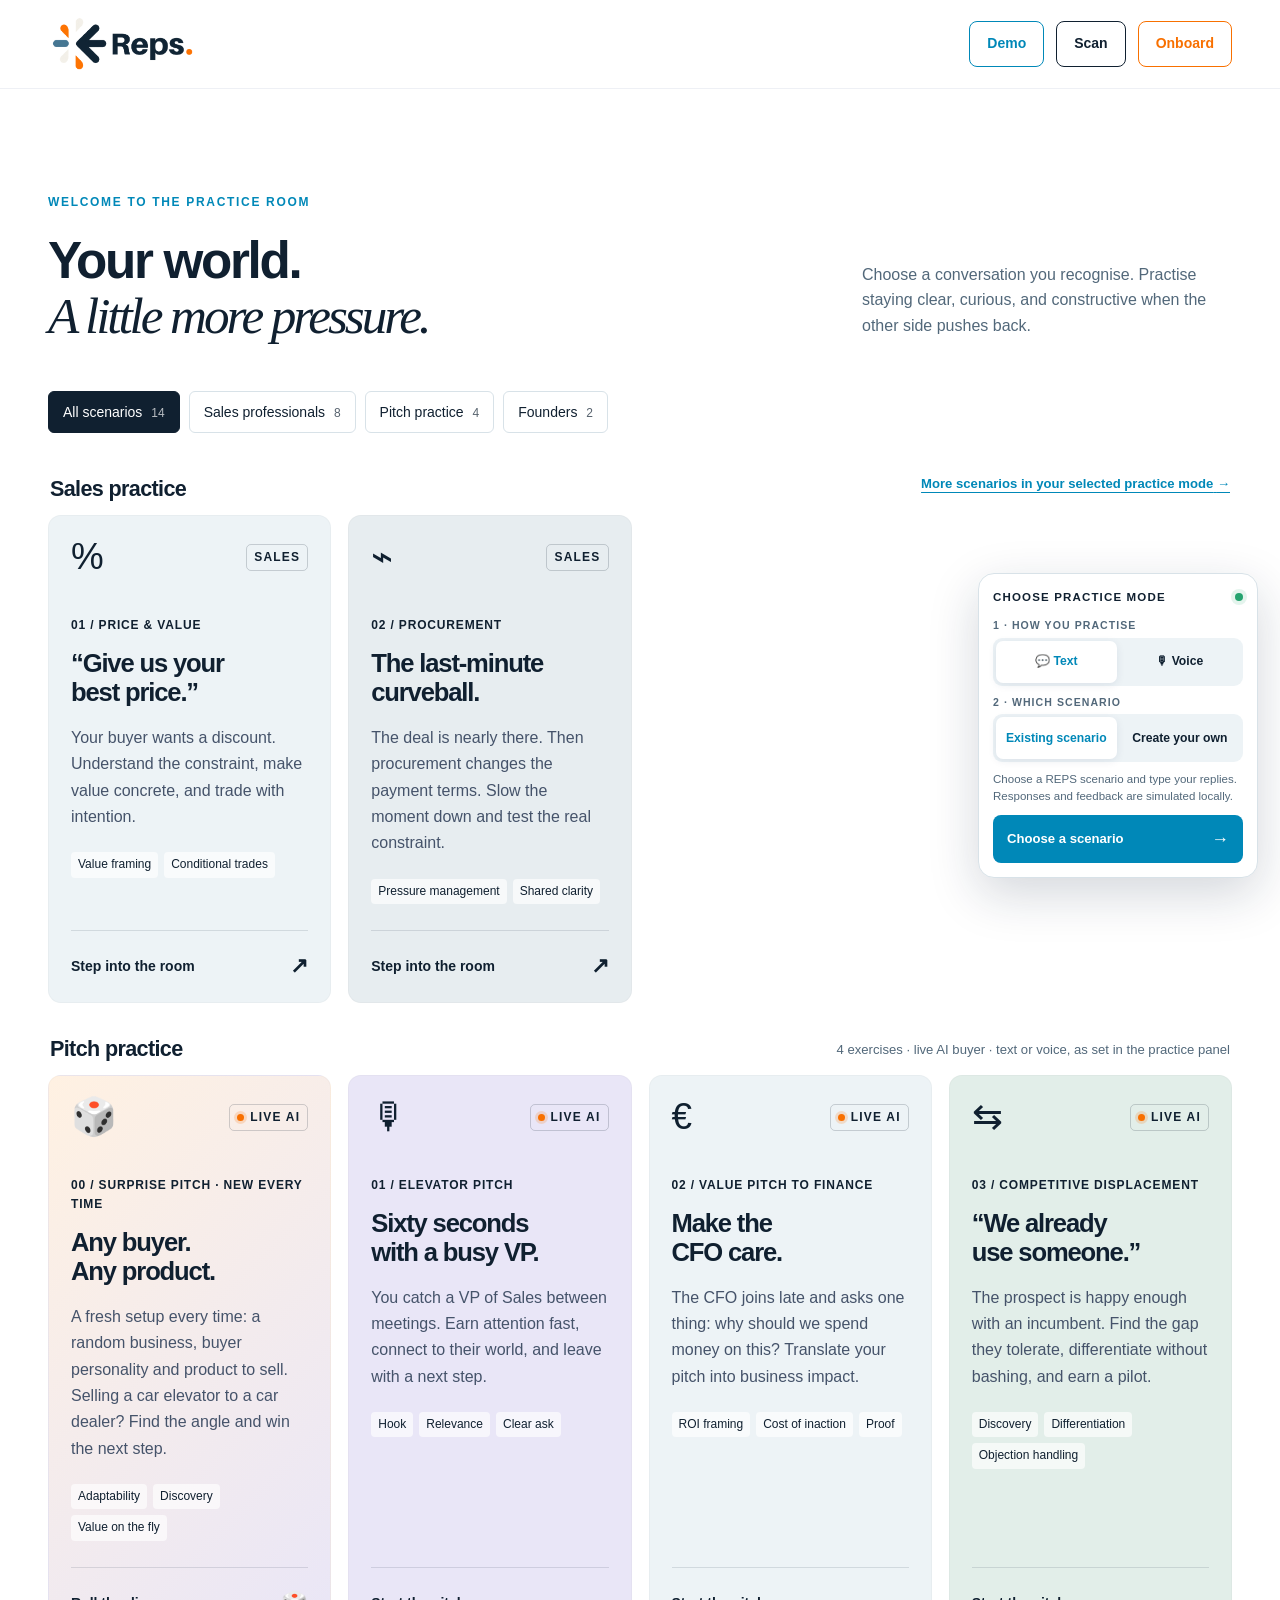
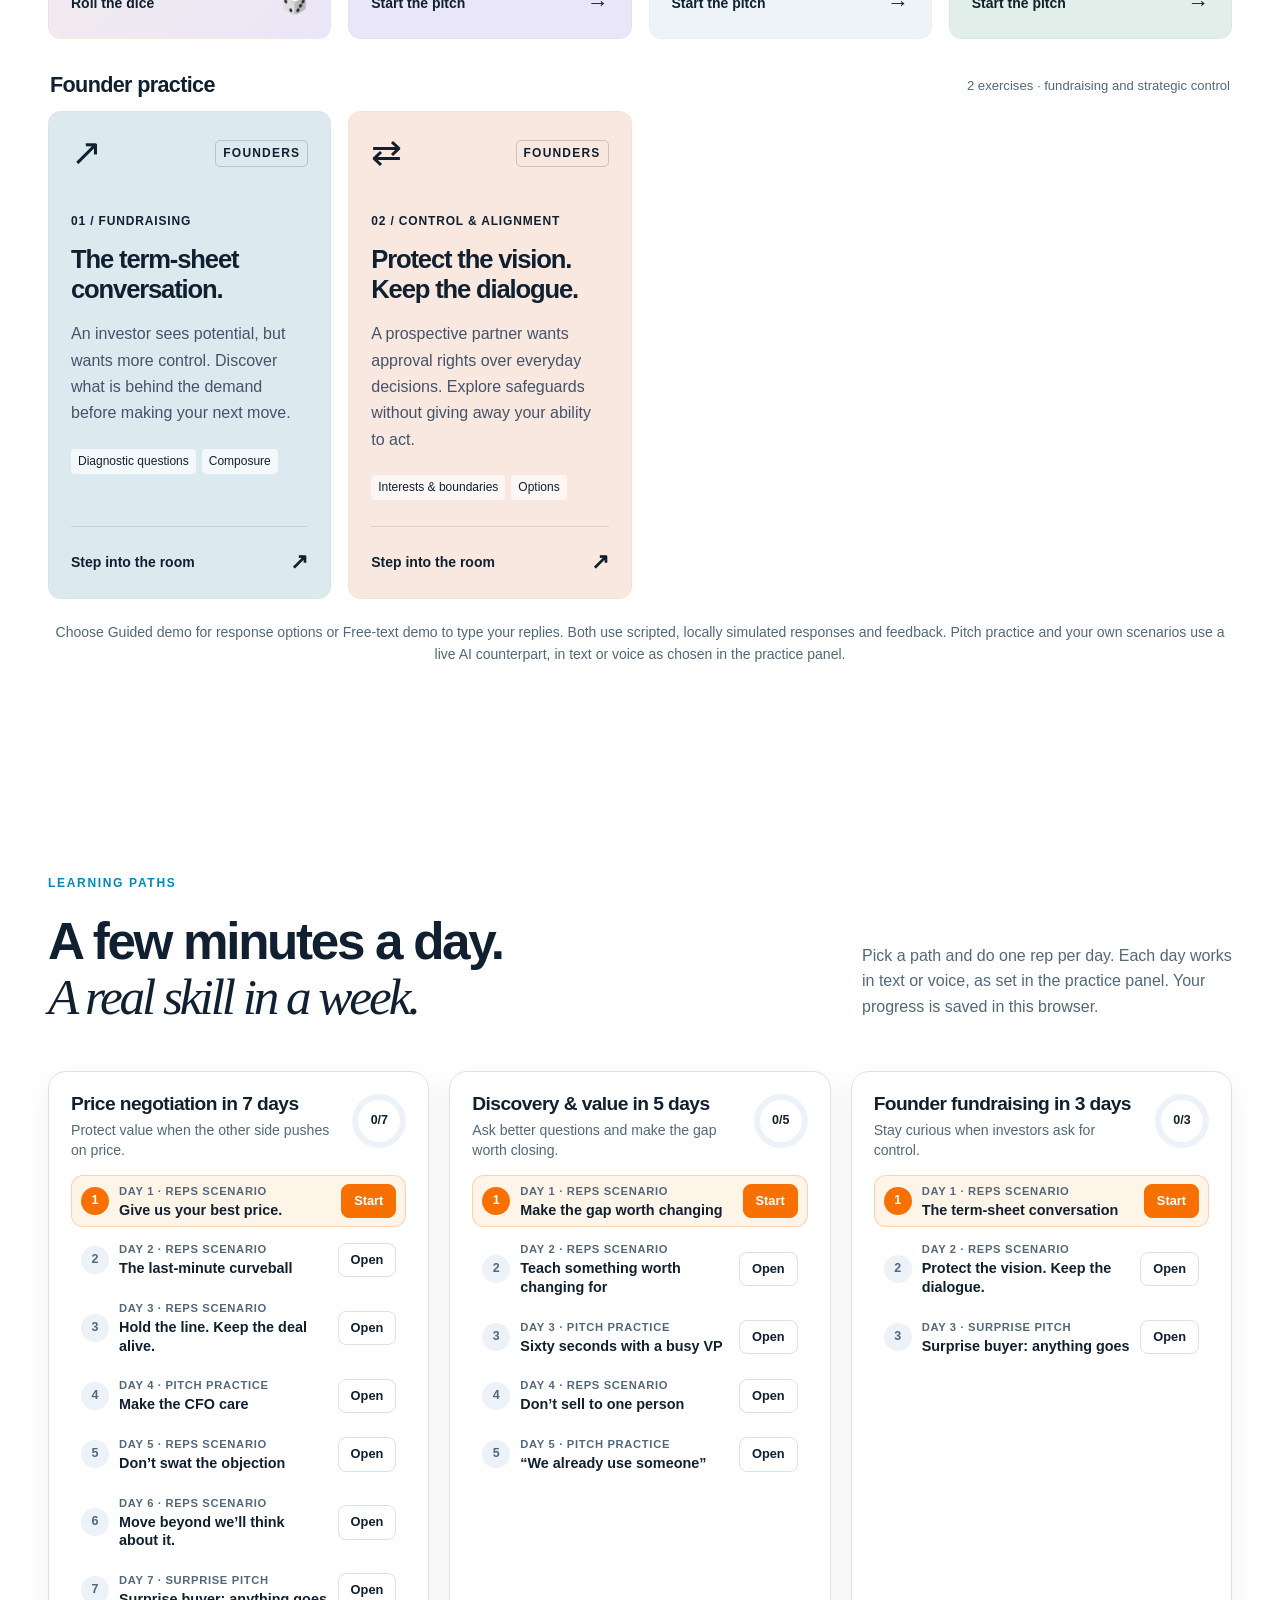
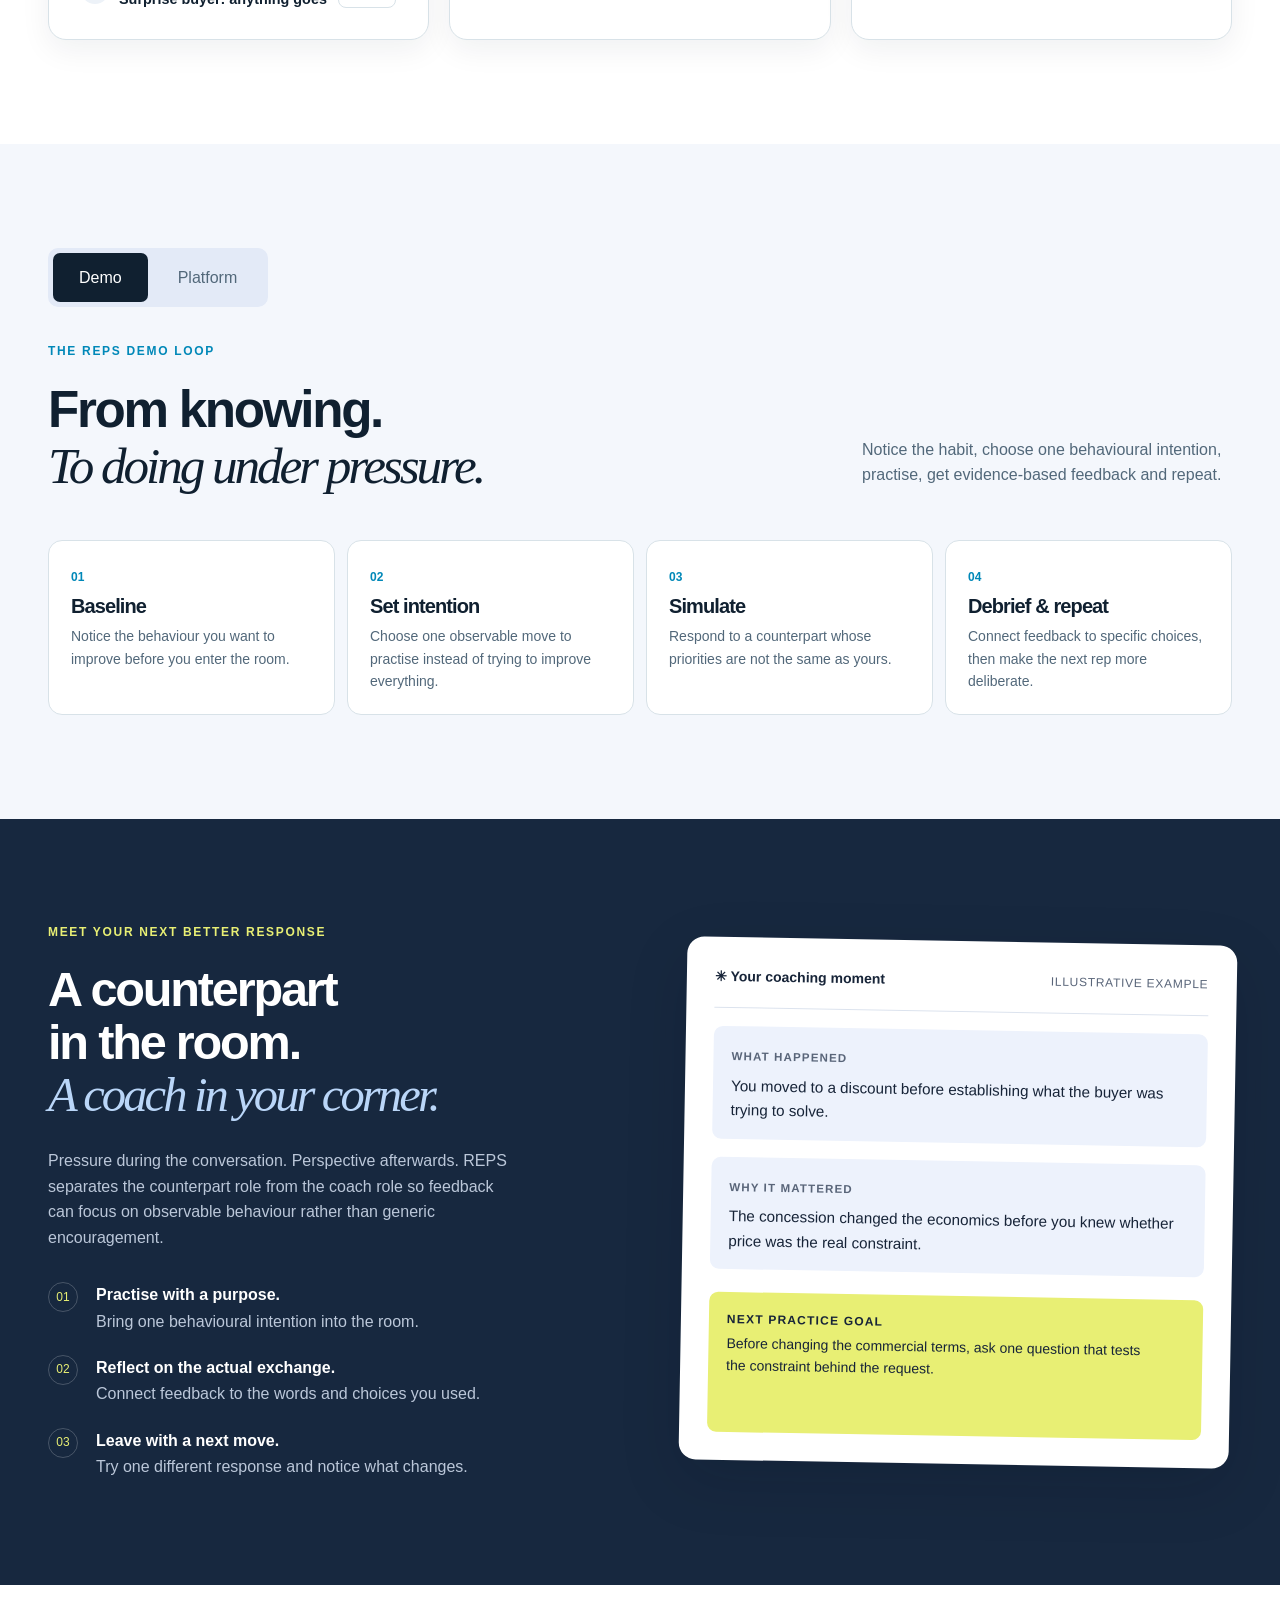
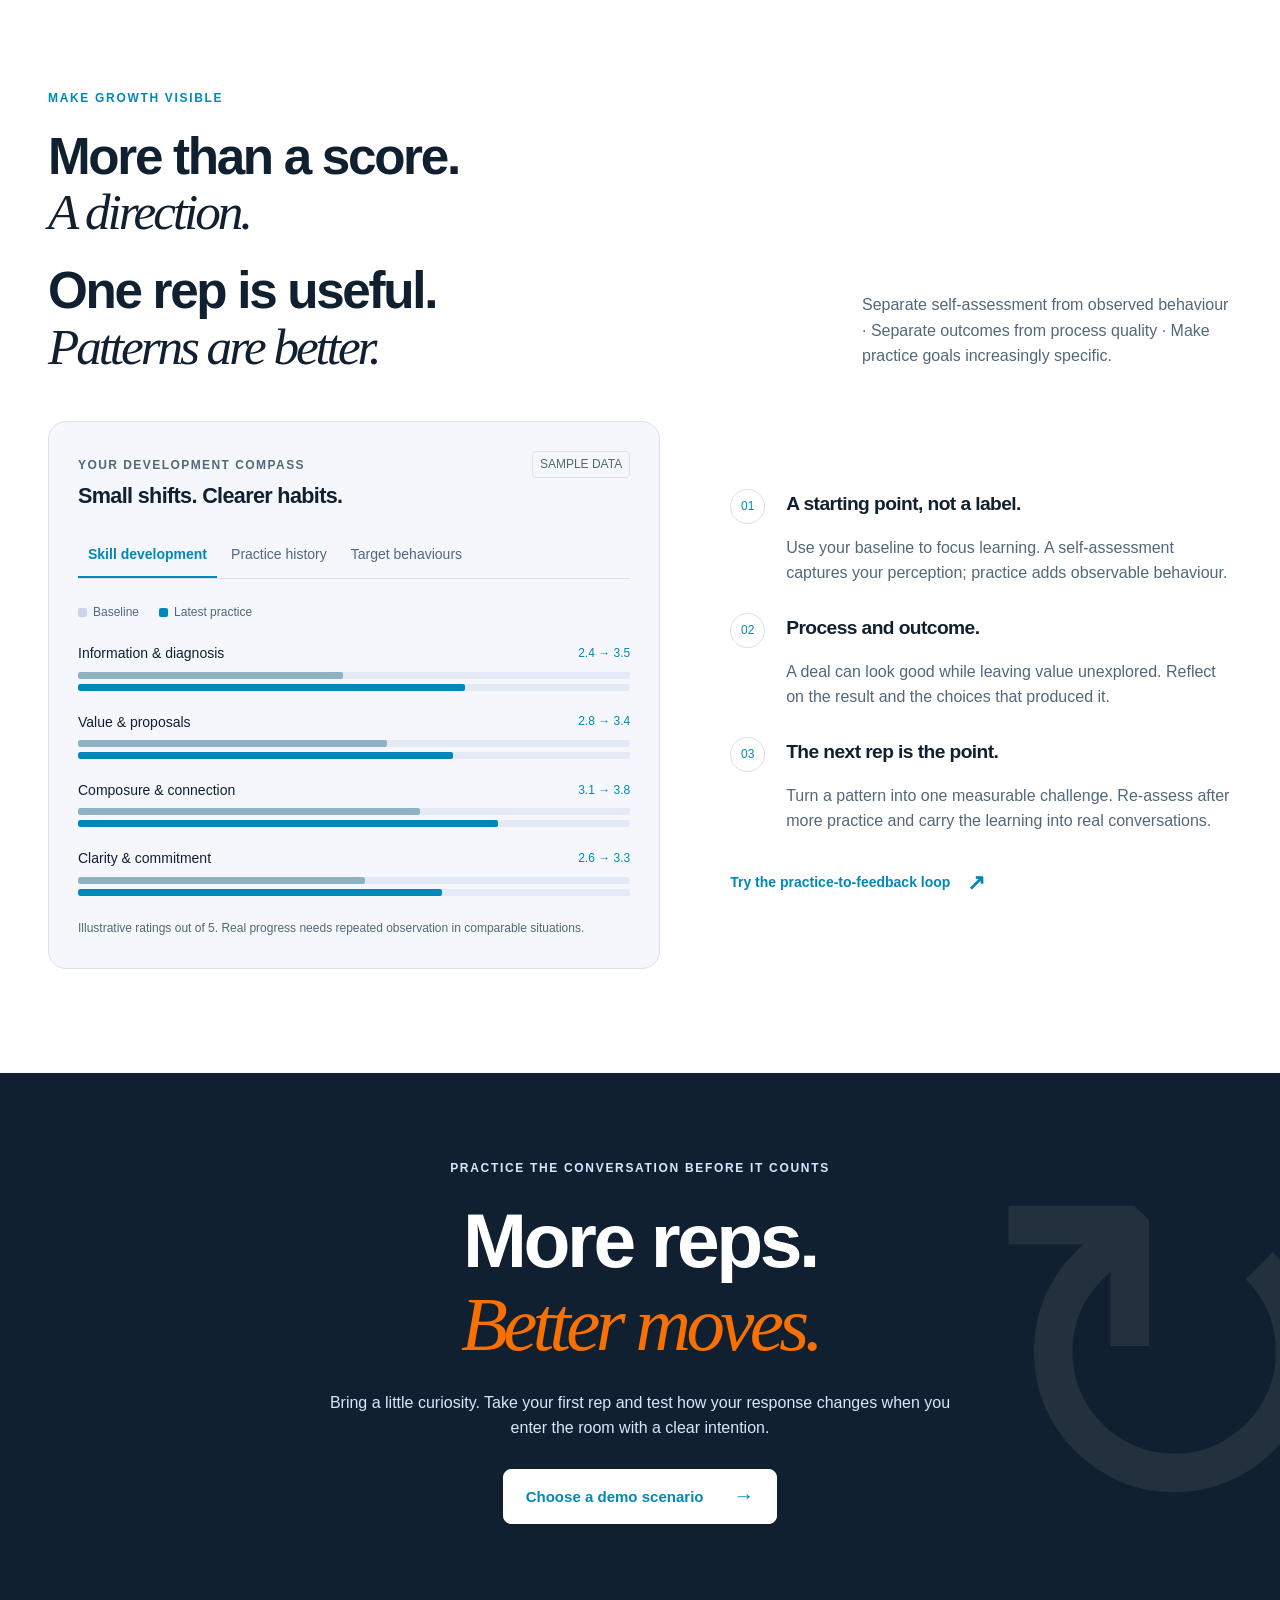
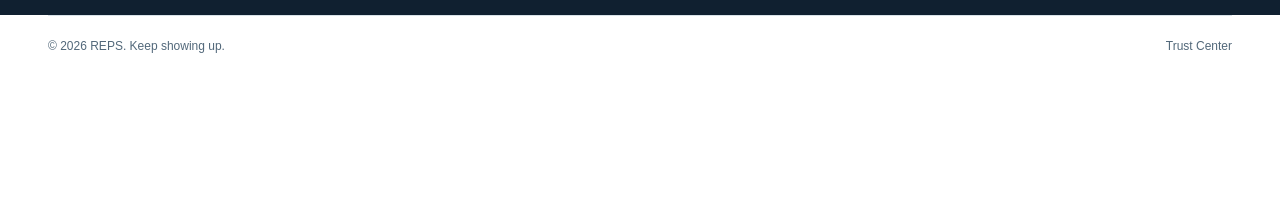
==== commit fc82b2b7: "Learning paths, team pilot offer, richer surprise pitch, 15-minute calls - Surprise pitch now combin" ====
--- a/demo.html
+++ b/demo.html
@@ -172,7 +172,7 @@
 </div>
 
 <div class="scenario-group" data-group="pitch">
-  <div class="scenario-group-head"><h3>Pitch practice</h3><p class="pitch-group-note">4 exercises · live AI buyer powered by ElevenLabs · text or voice, as set in the practice panel</p></div>
+  <div class="scenario-group-head"><h3>Pitch practice</h3><p class="pitch-group-note">4 exercises · live AI buyer · text or voice, as set in the practice panel</p></div>
   <div class="scenario-grid">
     <article class="scenario-card surprise" data-audience="pitch"><div class="card-top"><span class="card-icon">🎲</span><span class="pill voice-pill">LIVE AI</span></div><span class="scenario-number">00 / SURPRISE PITCH · NEW EVERY TIME</span><h3>Any buyer.<br>Any product.</h3><p>A fresh setup every time: a random business, buyer personality and product to sell. Selling a car elevator to a car dealer? Find the angle and win the next step.</p><div class="skill-tags"><span>Adaptability</span><span>Discovery</span><span>Value on the fly</span></div><button class="card-action" data-voice-start="random">Roll the dice <span>🎲</span></button></article>
     <article class="scenario-card voice" data-audience="pitch"><div class="card-top"><span class="card-icon">🎙</span><span class="pill voice-pill">LIVE AI</span></div><span class="scenario-number">01 / ELEVATOR PITCH</span><h3>Sixty seconds<br>with a busy VP.</h3><p>You catch a VP of Sales between meetings. Earn attention fast, connect to their world, and leave with a next step.</p><div class="skill-tags"><span>Hook</span><span>Relevance</span><span>Clear ask</span></div><button class="card-action" data-voice-start="elevator">Start the pitch <span>→</span></button></article>
@@ -188,7 +188,9 @@
     <article class="scenario-card pink" data-audience="founder"><div class="card-top"><span class="card-icon">⇄</span><span class="pill">FOUNDERS</span></div><span class="scenario-number">02 / CONTROL & ALIGNMENT</span><h3>Protect the vision.<br>Keep the dialogue.</h3><p>A prospective partner wants approval rights over everyday decisions. Explore safeguards without giving away your ability to act.</p><div class="skill-tags"><span>Interests & boundaries</span><span>Options</span></div><button class="card-action" data-start="control">Step into the room <span>↗</span></button></article>
   </div>
 </div>
-<p class="scenario-note">Choose Guided demo for response options or Free-text demo to type your replies. Both use scripted, locally simulated responses and feedback. Pitch practice and your own scenarios use a live ElevenLabs AI counterpart, in text or voice as chosen in the practice panel.</p></section>
+<p class="scenario-note">Choose Guided demo for response options or Free-text demo to type your replies. Both use scripted, locally simulated responses and feedback. Pitch practice and your own scenarios use a live AI counterpart, in text or voice as chosen in the practice panel.</p></section>
+
+  <section class="section container paths-section" id="paths"><div class="section-heading"><div><div class="eyebrow">LEARNING PATHS</div><h2>A few minutes a day.<br><span class="serif">A real skill in a week.</span></h2></div><p>Pick a path and do one rep per day. Each day works in text or voice, as set in the practice panel. Your progress is saved in this browser.</p></div><div class="paths-grid" id="learning-paths"></div></section>
 
   <section class="section loop-section" id="how-it-works"><div class="container"><div class="loop-toggle" role="group" aria-label="Explore Demo or Platform"><button class="active" data-loop="demo" aria-pressed="true">Demo</button><button data-loop="platform" aria-pressed="false">Platform</button></div></div><div id="loop-demo"><div class="container"><div class="section-heading"><div><div class="eyebrow">THE REPS DEMO LOOP</div><h2>From knowing.<br><span class="serif">To doing under pressure.</span></h2></div><p>Notice the habit, choose one behavioural intention, practise, get evidence-based feedback and repeat.</p></div><div class="loop-grid"><article class="loop-card"><span>01</span><h3>Baseline</h3><p>Notice the behaviour you want to improve before you enter the room.</p></article><article class="loop-card"><span>02</span><h3>Set intention</h3><p>Choose one observable move to practise instead of trying to improve everything.</p></article><article class="loop-card"><span>03</span><h3>Simulate</h3><p>Respond to a counterpart whose priorities are not the same as yours.</p></article><article class="loop-card"><span>04</span><h3>Debrief & repeat</h3><p>Connect feedback to specific choices, then make the next rep more deliberate.</p></article></div></div></div><div id="loop-platform" hidden>
     <div class="container">
@@ -233,7 +235,7 @@
 <footer><div class="container footer-bottom"><span>© 2026 REPS. Keep showing up.</span><a href="http://www.reps.be/legal/TrustCenter-v0.1.html" target="_blank" rel="noopener noreferrer">Trust Center</a></div></footer>
 
 <dialog id="practice-dialog" aria-labelledby="practice-title"><div class="modal-header"><a class="brand" href="#top"><img src="imgs/REPS_logo.png" alt="REPS" width="2086" height="754"></a><span id="practice-mode-label" class="mode-badge">AI CHAT PROTOTYPE</span><button class="close-dialog" aria-label="Close practice">×</button></div><div class="demo-progress" aria-hidden="true"><span style="width:0"></span></div><div id="demo-content"></div><div class="modal-footer"><span id="practice-mode-note">AI interaction prototype · simulated locally · no network call</span><button id="demo-reset" type="button">Reset this exercise</button></div></dialog>
-<dialog id="voice-workflow-dialog" aria-label="ElevenLabs voice app workflow"><div class="voice-workflow-header"><strong id="voice-workflow-title">Create your own scenario</strong><button type="button" id="close-voice-workflow" aria-label="Close voice workflow">×</button></div><iframe id="voice-workflow-frame" src="about:blank" allow="microphone" title="Scenario builder and live roleplay"></iframe></dialog>
+<dialog id="voice-workflow-dialog" aria-label="Scenario builder and live roleplay"><div class="voice-workflow-header"><strong id="voice-workflow-title">Create your own scenario</strong><button type="button" id="close-voice-workflow" aria-label="Close voice workflow">×</button></div><iframe id="voice-workflow-frame" src="about:blank" allow="microphone" title="Scenario builder and live roleplay"></iframe></dialog>
 <div class="sr-only" id="announcer" role="status" aria-live="polite"></div>
 
 
@@ -316,10 +318,10 @@
 const modeHelp={
   'text:existing':'Choose a REPS scenario and type your replies. Responses and feedback are simulated locally.',
   'voice:existing':'Choose a REPS scenario, set your baseline and intention, then talk out loud with an AI counterpart.',
-  'text:own':'Build your own scenario, then chat in text with an AI buyer (ElevenLabs).',
-  'voice:own':'Build your own scenario, then talk out loud with an AI buyer (ElevenLabs).'};
+  'text:own':'Build your own scenario, then chat in text with an AI buyer.',
+  'voice:own':'Build your own scenario, then talk out loud with an AI buyer.'};
 const continueLabel={existing:'Choose a scenario',own:'Build my scenario'};
-function syncModeUI(){const mark=(attr,val)=>$$(`[data-${attr}]`).forEach(b=>{const on=b.dataset[attr]===val;b.classList.toggle('active',on);b.setAttribute('aria-pressed',String(on))});mark('channel',practiceChannel);mark('source',scenarioSource);$('#mode-help').textContent=modeHelp[practiceChannel+':'+scenarioSource];$('#mode-continue-label').textContent=continueLabel[scenarioSource];$('#practice-mode-label').textContent=experienceMode==='voice-demo'?'VOICE':'TEXT';$('#practice-mode-note').textContent=experienceMode==='voice-demo'?'Live voice with an ElevenLabs AI counterpart at step 03':'Free-text demo · simulated locally · no network calls'}
+function syncModeUI(){const mark=(attr,val)=>$$(`[data-${attr}]`).forEach(b=>{const on=b.dataset[attr]===val;b.classList.toggle('active',on);b.setAttribute('aria-pressed',String(on))});mark('channel',practiceChannel);mark('source',scenarioSource);$('#mode-help').textContent=modeHelp[practiceChannel+':'+scenarioSource];$('#mode-continue-label').textContent=continueLabel[scenarioSource];$('#practice-mode-label').textContent=experienceMode==='voice-demo'?'VOICE':'TEXT';$('#practice-mode-note').textContent=experienceMode==='voice-demo'?'Live voice with an AI counterpart at step 03':'Free-text demo · simulated locally · no network calls'}
 function setMode(mode){if(!['demo','prototype','voice','voice-demo'].includes(mode)||mode===experienceMode)return;experienceMode=mode;resetDemo();syncModeUI();if(dialog.open)renderDemo()}
 function applyPractice(){setMode(practiceChannel==='voice'?'voice-demo':'prototype');syncModeUI()}
 function continuePractice(){applyPractice();if(scenarioSource==='own'){openBuilder();return}
@@ -348,7 +350,7 @@
 else if(demo.stage==='knowhow'){wrapDemo(`<div class="demo-kicker">02 — KNOWHOW · ATTEMPT ${attempt}</div><h2 id="practice-title">One idea for this rep.</h2><p class="demo-description">Your intention: ${focus.label}</p><div class="knowhow-card"><span style="color:var(--blue);font-size:1.6rem">✳</span><h3>${focus.title}</h3><p>${focus.body}</p><blockquote>${focus.example}</blockquote></div><div class="demo-context"><strong>Your role:</strong> ${s.audience==='FOUNDERS'?'Founder':'Sales professional'}<br><strong>Your counterpart:</strong> ${s.role}<br><strong>The challenge:</strong> ${s.title}</div><div class="demo-actions"><button class="button" id="begin-conversation">Enter the conversation <span>→</span></button><button class="text-button" id="edit-intention">Edit my intention</button></div>`,24);$('#begin-conversation').addEventListener('click',()=>{demo.stage='practice';demo.turn=0;demo.choices=[];demo.startedAt=Date.now();demo.reassessment=null;renderDemo();if(experienceMode==='voice-demo')startVoiceRep()});$('#edit-intention').addEventListener('click',()=>{demo.stage='setup';renderDemo()})}
 else if(demo.stage==='practice'){if(experienceMode==='prototype'){const complete=demo.choices.length>=3;wrapDemo(`<div class="demo-kicker">03 — PRACTICE · ATTEMPT ${attempt}</div><h2 id="practice-title">${s.title}</h2><div class="turn-header"><span>${complete?'EXCHANGE COMPLETE':'TURN '+(demo.choices.length+1)+' OF 3'}</span><span>TIME IN CONVERSATION <b id="elapsed">${formatTime(Math.floor((Date.now()-demo.startedAt)/1000))}</b></span></div><div class="conversation prototype" id="prototype-thread">${prototypeTranscript(s)}</div>${complete?'':`<form id="ai-response-form"><label class="demo-field-label" for="ai-response">How do you respond?</label><div class="ai-compose"><textarea id="ai-response" maxlength="600" required placeholder="Type the response you would actually use…"></textarea><div class="ai-compose-footer"><span>Free-text response · max 600 characters</span><button class="button compact" type="submit">Send <span>→</span></button></div></div></form>`}<div class="finish-row"><p class="inline-note">Your intention: ${focus.label}</p><button class="button button-outline compact" id="finish-ai" ${complete?'':'disabled'}>Finish & get feedback</button></div><div class="prototype-note">Scripted demo: the counterpart and behavioural scoring are simulated locally. Your responses are not sent to an AI service.</div>`,36+Math.min(demo.choices.length,3)*13);startTimer();const thread=$('#prototype-thread');if(thread)thread.scrollTop=thread.scrollHeight;const form=$('#ai-response-form');if(form){$('#ai-response').focus();form.addEventListener('submit',e=>{e.preventDefault();const input=$('#ai-response');const text=input.value.trim();if(!text)return;input.disabled=true;form.querySelector('button').disabled=true;form.querySelector('.ai-compose-footer span').innerHTML='<span class="ai-thinking">Counterpart is responding…</span>';setTimeout(()=>{const turn=demo.choices.length;demo.choices.push(prototypeChoice(s,text,turn));demo.turn=demo.choices.length;renderDemo()},450)})}if(complete)$('#finish-ai').addEventListener('click',()=>{demo.duration=Math.max(1,Math.round((Date.now()-demo.startedAt)/1000));demo.stage='debrief';stopTimer();demo.history.push({key:demo.key,score:attemptScore(),duration:demo.duration,mode:experienceMode});renderDemo()})}else{const previous=demo.choices[demo.turn-1];const prompt=demo.turn===0?s.opening:previous.reply;const options=s.turns[demo.turn];wrapDemo(`<div class="demo-kicker">03 — PRACTICE · ATTEMPT ${attempt}</div><h2 id="practice-title">${s.title}</h2><div class="turn-header"><span>TURN ${demo.turn+1} OF 3</span><span>TIME IN CONVERSATION <b id="elapsed">${formatTime(Math.floor((Date.now()-demo.startedAt)/1000))}</b></span></div><div class="conversation">${previous?`<div class="chat-message you past"><small>YOUR PREVIOUS RESPONSE</small>${escapeHtml(previous.text)}</div>`:''}<div class="chat-message"><small>${s.role.toUpperCase()}</small>${escapeHtml(prompt)}</div></div><p class="demo-field-label">How will you respond?</p><div class="response-options">${options.map((c,i)=>`<button class="response-option" data-choice="${i}"><span>${String.fromCharCode(65+i)}</span>${escapeHtml(c.text)}</button>`).join('')}</div><p class="inline-note">Your intention: ${focus.label}</p>`,36+demo.turn*13);startTimer();$$('[data-choice]').forEach(b=>b.addEventListener('click',()=>{demo.choices.push(options[Number(b.dataset.choice)]);if(demo.turn<2){demo.turn++;renderDemo()}else{demo.duration=Math.max(1,Math.round((Date.now()-demo.startedAt)/1000));demo.stage='debrief';stopTimer();demo.history.push({key:demo.key,score:attemptScore(),duration:demo.duration,mode:experienceMode});renderDemo()}}))}}
 else if(demo.stage==='debrief'){const score=attemptScore();const best=bestChoice();const weak=weakestChoice();const observed=demo.choices.filter(c=>c.quality===2).length;const missed=demo.choices.filter(c=>c.quality<2).length;const perfect=missed===0;const nextText=score>=84?'You created a coherent path from diagnosis to a useful next move. In the next rep, keep the same discipline while making the conversation more concise.':score>=50?'You made at least one strong move. Your next rep should focus on the point where you shifted too early into solution, defence or concession.':'Your responses became tactical before the situation was sufficiently diagnosed. Slow the sequence down and make the next move conditional on what you learn.';wrapDemo(`<div class="demo-kicker">04 — AI COACH & FEEDBACK · ATTEMPT ${attempt}</div><h2 id="practice-title">Review the actual exchange.</h2><p class="demo-description">Evidence first. The debrief starts with behaviour that was or was not demonstrated in the actual exchange, then identifies the strongest moment and the clearest missed opportunity. The process score comes afterwards.</p><div class="report-grid"><div class="behavior-panel full"><span>OBSERVED & NOT OBSERVED BEHAVIOR</span><div class="behavior-list">${behaviorEvidence(s)}</div></div><div class="report-box full"><span>HIGHLIGHT</span><h3>Strongest observed move</h3><p>${best.c.feedback}</p><blockquote>${escapeHtml(best.c.text)}</blockquote></div><div class="report-box full"><span>MISSED OPPORTUNITY</span><h3>${perfect?'Stretch opportunity':'Where the process broke down'}</h3><p>${perfect?'No material behaviour was missed in this short rep. The next challenge is to keep the same discipline with fewer words and under more pressure.':weak.c.feedback}</p><blockquote>${perfect?escapeHtml(s.alternative):escapeHtml(weak.c.text)}</blockquote></div><div class="report-box"><span>PROCESS SCORE</span><div class="score-big">${score}</div><div class="score-note">${observed} of 3 target behaviours were clearly observed.</div><div class="score-explainer">Score logic: strongest behavioural response = 100 for that turn, partial response = 50, weak response = 0. The total is the average across three turns.</div></div><div class="report-box"><span>YOUR INTENTION</span><h3>${focus.label}</h3><p>${focus.next}</p></div><div class="report-box goal full"><span>NEXT PRACTICE GOAL</span><h3>Make the next rep more deliberate.</h3><p>${nextText}</p><blockquote>${s.alternative}</blockquote></div></div><div class="demo-actions"><button class="button" id="reassess">Re-assess <span>→</span></button></div>`,84);$('#reassess').addEventListener('click',()=>{demo.stage='reassess';renderDemo()})}
-else if(demo.stage==='reassess'){wrapDemo(`<div class="demo-kicker">05 — RE-ASSESS</div><h2 id="practice-title">What changed?</h2><p class="demo-description">Compare how you see the behaviour now with your starting reflection.</p><form id="reassess-form"><fieldset><legend>${s.baseline}</legend>${ratingGroup('reassessment',demo.reassessment)}</fieldset><div class="reflection-difference">Baseline: <strong>${demo.baseline}/5</strong> · Practice process score: <strong>${attemptScore()}/100</strong>. These measures describe different things; keep them separate.</div><div class="demo-actions"><button class="button" type="submit">Save reflection <span>→</span></button></div></form>`,94);$('#reassess-form').addEventListener('submit',e=>{e.preventDefault();const f=new FormData(e.currentTarget);demo.reassessment=Number(f.get('reassessment'));demo.stage='complete';if(['discount','procurement'].includes(demo.key)){completedSalesPractices.add(demo.key);try{sessionStorage.setItem(salesProgressKey,JSON.stringify([...completedSalesPractices]))}catch{}updateScenarioVisibility()}renderDemo()})}
+else if(demo.stage==='reassess'){wrapDemo(`<div class="demo-kicker">05 — RE-ASSESS</div><h2 id="practice-title">What changed?</h2><p class="demo-description">Compare how you see the behaviour now with your starting reflection.</p><form id="reassess-form"><fieldset><legend>${s.baseline}</legend>${ratingGroup('reassessment',demo.reassessment)}</fieldset><div class="reflection-difference">Baseline: <strong>${demo.baseline}/5</strong> · Practice process score: <strong>${attemptScore()}/100</strong>. These measures describe different things; keep them separate.</div><div class="demo-actions"><button class="button" type="submit">Save reflection <span>→</span></button></div></form>`,94);$('#reassess-form').addEventListener('submit',e=>{e.preventDefault();const f=new FormData(e.currentTarget);demo.reassessment=Number(f.get('reassessment'));demo.stage='complete';window.dispatchEvent(new CustomEvent('reps:rep-done',{detail:{key:'lib:'+demo.key}}));if(['discount','procurement'].includes(demo.key)){completedSalesPractices.add(demo.key);try{sessionStorage.setItem(salesProgressKey,JSON.stringify([...completedSalesPractices]))}catch{}updateScenarioVisibility()}renderDemo()})}
 else{const delta=demo.reassessment-demo.baseline;wrapDemo(`<div class="demo-kicker">06 — TRY AGAIN</div><h2 id="practice-title">One loop complete.</h2><p class="demo-description">The useful question is not whether one score went up. It is whether the target behaviour becomes more reliable across repeated conversations.</p><div class="demo-result-row"><span>Starting reflection</span><strong>${demo.baseline}/5</strong></div><div class="demo-result-row"><span>Re-assessment reflection</span><strong>${demo.reassessment}/5 ${delta>0?'(+'+delta+')':delta<0?'('+delta+')':''}</strong></div><div class="demo-result-row"><span>Practice process score</span><strong>${attemptScore()}/100</strong></div><div class="demo-result-row"><span>Time in conversation</span><strong>${formatTime(demo.duration)}</strong></div><div class="report-box goal"><span>NEXT REP</span><h3>${focus.next}</h3><p>Repeat the same situation or choose another scenario where the behaviour has to survive a different kind of pressure.</p></div><div class="demo-actions"><button class="button" id="repeat-scenario">Try this scenario again <span>↻</span></button><button class="button button-outline" id="choose-another">Choose another exercise</button></div>`,100);$('#repeat-scenario').addEventListener('click',()=>{demo.stage='knowhow';demo.turn=0;demo.choices=[];demo.startedAt=null;renderDemo()});$('#choose-another').addEventListener('click',()=>{closeDemo();setTimeout(()=>$('#scenarios').scrollIntoView({behavior:'smooth'}),80)})}}
 
 const learningSteps = [
@@ -468,5 +470,6 @@
 </script>
 <script src="voice-config.js"></script>
 <script type="module" src="pitch-voice.js"></script>
+<script src="learning-paths.js"></script>
 </body>
 </html>
--- a/pitch-voice.css
+++ b/pitch-voice.css
@@ -40,17 +40,6 @@
 .vp-btn[disabled]{opacity:.5;cursor:not-allowed}
 .vp-error{margin-top:16px;padding:12px 14px;border-radius:10px;background:#fdecea;color:#8a1f17;font-size:.9rem}
 
-/* Live call */
-.vp-live{display:grid;grid-template-columns:.85fr 1.15fr;gap:26px;margin-top:24px}
-.vp-stage{display:flex;flex-direction:column;align-items:center;justify-content:center;gap:18px;min-height:330px;padding:24px;border-radius:18px;background:radial-gradient(circle at 50% 40%,#22344a,#102030);color:#fff}
-.vp-orb{position:relative;width:150px;height:150px;border-radius:50%;background:radial-gradient(circle at 35% 30%,#ffb066,#f87000 55%,#a34400);transition:transform .08s linear;box-shadow:0 0 0 calc(var(--level,0)*28px) #f8700033}
-.vp-stage[data-mode="listening"] .vp-orb{background:radial-gradient(circle at 35% 30%,#9fb4ff,#234be8 55%,#132a8c);box-shadow:0 0 0 calc(var(--level,0)*28px) #234be833}
-.vp-stage[data-status="connecting"] .vp-orb{animation:vp-pulse 1.1s ease-in-out infinite}
-@keyframes vp-pulse{50%{transform:scale(.88);opacity:.7}}
-.vp-state{font-size:.75rem;font-weight:700;letter-spacing:.14em;color:#e8ef74}
-.vp-timer{font-size:2rem;font-weight:650;letter-spacing:-.03em;font-variant-numeric:tabular-nums}
-.vp-stage-actions{display:flex;gap:10px}
-.vp-stage-actions .vp-btn.secondary{background:transparent;color:#fff;border-color:#ffffff40}
 .vp-transcript{display:flex;flex-direction:column;gap:10px;height:400px;padding:16px;overflow:auto;border:1px solid var(--line);border-radius:18px;background:#fbfcfe}
 .vp-msg{max-width:88%;padding:10px 14px;border-radius:14px;background:#fff;border:1px solid var(--line);line-height:1.5;font-size:.95rem}
 .vp-msg small{display:block;margin-bottom:3px;color:var(--muted);font-size:.68rem;font-weight:700;letter-spacing:.12em}
@@ -77,6 +66,148 @@
 details.vp-full summary{cursor:pointer;font-weight:700}
 details.vp-full .vp-transcript{height:auto;max-height:360px;margin-top:12px}
 
-@media(max-width:820px){.vp-grid,.vp-live{grid-template-columns:1fr}.vp-metrics{grid-template-columns:repeat(2,1fr)}.vp-body{padding:24px 18px 28px}.vp-transcript{height:300px}.vp-stage{min-height:260px}.vp-orb{width:110px;height:110px}}
-@media(prefers-reduced-motion:reduce){.vp-orb{transition:none;animation:none!important}}
+@media(max-width:820px){.vp-grid{grid-template-columns:1fr}.vp-metrics{grid-template-columns:repeat(2,1fr)}.vp-body{padding:24px 18px 28px}.vp-transcript{height:300px}}
 .vp-chat{display:flex;gap:8px;margin-top:10px}.vp-chat input{flex:1;padding:11px 13px;border:1px solid var(--line);border-radius:10px}.vp-chat .vp-btn{padding:11px 18px}
+/* Live call: a dark "meeting room". Speaker tile glows with the buyer's voice (--them), the
+   picture-in-picture tile with yours (--you). Both are 0..1, set every frame from the SDK. */
+#voice-dialog.is-live{width:min(1240px,calc(100% - 24px));background:#0a121b;color:#e9eef5}
+#voice-dialog.is-live .vp-header{background:#0a121bf2;border-bottom-color:#ffffff14}
+#voice-dialog.is-live .vp-header img{filter:brightness(0) invert(1);opacity:.9}
+#voice-dialog.is-live .vp-badge{background:#ffffff14;color:#cfd8e6}
+#voice-dialog.is-live .vp-close{background:transparent;border-color:#ffffff26;color:#e9eef5}
+#voice-dialog.is-live .vp-body{padding:18px 22px 22px}
+.call{--them:0;--you:0;display:grid;grid-template-rows:auto 1fr auto;gap:14px;min-height:min(640px,calc(100dvh - 140px))}
+.call-top{display:grid;grid-template-columns:1fr auto 1fr;align-items:center;gap:16px}
+.call-live{display:flex;align-items:center;gap:9px;font-size:.82rem;font-weight:600;color:#b9c5d6}
+.call-dot{width:9px;height:9px;border-radius:50%;background:#35c47a;box-shadow:0 0 0 0 #35c47a80;animation:call-live 1.8s ease-out infinite}
+.call[data-status="connecting"] .call-dot{background:#f5b84b;animation-duration:.9s}
+.call[data-status="disconnected"] .call-dot{background:#7a8799;animation:none}
+@keyframes call-live{0%{box-shadow:0 0 0 0 #35c47a80}70%{box-shadow:0 0 0 9px #35c47a00}100%{box-shadow:0 0 0 0 #35c47a00}}
+.call-title{margin:0!important;font-size:1rem!important;font-weight:600!important;letter-spacing:-.01em;color:#fff;text-align:center;white-space:nowrap;overflow:hidden;text-overflow:ellipsis;max-width:46vw}
+.call-time{justify-self:end;font-variant-numeric:tabular-nums;font-size:.9rem;font-weight:600;color:#fff}
+.call-limit{margin-left:4px;color:#6f7d90;font-weight:500}
+.call-body{display:grid;grid-template-columns:minmax(0,1fr) 340px;gap:14px;min-height:0}
+.call.no-panel .call-body{grid-template-columns:minmax(0,1fr)}
+.call.no-panel .call-side{display:none}
+
+/* Speaker tile */
+.tile{position:relative;overflow:hidden;border-radius:20px}
+.tile-them{display:grid;place-items:center;height:100%;min-height:440px;background:radial-gradient(120% 90% at 50% 0%,hsl(var(--hue) 45% 22%),#0e1824 62%);box-shadow:inset 0 0 0 1px #ffffff12;transition:box-shadow .25s}
+.call[data-mode="speaking"] .tile-them{box-shadow:inset 0 0 0 2px hsl(var(--hue) 80% 66% / .85),0 0 calc(10px + var(--them)*40px) hsl(var(--hue) 80% 60% / .25)}
+.tile-glow{position:absolute;inset:-20%;background:radial-gradient(40% 40% at 50% 46%,hsl(var(--hue) 85% 60% / calc(.10 + var(--them)*.35)),transparent 70%);pointer-events:none}
+.avatar-wrap{position:relative;display:grid;place-items:center;width:200px;height:200px;margin-top:-30px}
+.avatar{position:relative;z-index:1;display:grid;place-items:center;width:148px;height:148px;border-radius:50%;background:linear-gradient(140deg,hsl(var(--hue) 75% 62%),hsl(calc(var(--hue) + 40) 70% 42%));color:#fff;font-size:3.1rem;font-weight:700;letter-spacing:-.03em;box-shadow:0 18px 50px #0008,inset 0 1px 0 #ffffff40;transform:scale(calc(1 + var(--them)*.05));transition:transform .08s linear}
+.avatar-ring{position:absolute;inset:26px;border-radius:50%;border:2px solid hsl(var(--hue) 85% 70% / .5);opacity:calc(var(--them)*1.4);transform:scale(calc(1 + var(--them)*.35));transition:transform .08s linear,opacity .08s linear}
+.avatar-ring.r2{border-width:1px;opacity:calc(var(--them)*.9);transform:scale(calc(1.08 + var(--them)*.6))}
+.call[data-status="connecting"] .avatar{animation:call-ring 1.4s ease-in-out infinite}
+@keyframes call-ring{50%{box-shadow:0 0 0 18px hsl(var(--hue) 80% 60% / .14),0 18px 50px #0008}}
+.tile-label{position:absolute;left:16px;bottom:16px;display:flex;align-items:center;gap:9px;max-width:calc(100% - 250px);padding:8px 13px 8px 10px;border-radius:12px;background:#0a121bb3;backdrop-filter:blur(10px);font-size:.85rem;color:#c3cede}
+.call.is-text .tile-label{max-width:calc(100% - 32px)}
+.tile-label strong{color:#fff;font-weight:600;white-space:nowrap}
+.tile-label span:not(.eq):not(.you-muted){white-space:nowrap;overflow:hidden;text-overflow:ellipsis}
+.tile-label.small{left:10px;bottom:10px;max-width:none;padding:5px 9px;font-size:.78rem}
+.eq{display:inline-flex;align-items:center;gap:2px;height:14px;flex:none}
+.eq i{display:block;width:3px;height:4px;border-radius:2px;background:#35c47a;transition:height .08s linear}
+#vp-eq-them i:nth-child(1){height:calc(4px + var(--them)*7px)}#vp-eq-them i:nth-child(2){height:calc(4px + var(--them)*12px)}#vp-eq-them i:nth-child(3){height:calc(4px + var(--them)*9px)}#vp-eq-them i:nth-child(4){height:calc(4px + var(--them)*5px)}
+#vp-eq-you i:nth-child(1){height:calc(4px + var(--you)*7px)}#vp-eq-you i:nth-child(2){height:calc(4px + var(--you)*12px)}#vp-eq-you i:nth-child(3){height:calc(4px + var(--you)*9px)}#vp-eq-you i:nth-child(4){height:calc(4px + var(--you)*5px)}
+.call.is-text .eq{display:none}
+.tile-caption{position:absolute;left:50%;bottom:76px;width:min(70%,620px);transform:translate(-50%,8px);padding:10px 16px;border-radius:12px;background:#000000a6;color:#fff;font-size:1.02rem;line-height:1.45;text-align:center;opacity:0;transition:opacity .25s,transform .25s;pointer-events:none}
+.tile-caption.show{opacity:1;transform:translate(-50%,0)}
+.tile-caption.off{display:none}
+.tile-typing{position:absolute;top:calc(50% + 62px);display:none;gap:5px}
+.tile-typing i{width:7px;height:7px;border-radius:50%;background:#c3cede;animation:call-typing 1.1s infinite}
+.tile-typing i:nth-child(2){animation-delay:.15s}.tile-typing i:nth-child(3){animation-delay:.3s}
+.call.is-waiting .tile-typing{display:flex}
+@keyframes call-typing{0%,60%,100%{opacity:.25;transform:translateY(0)}30%{opacity:1;transform:translateY(-4px)}}
+
+/* Picture-in-picture: you */
+.tile-you{position:absolute;right:16px;bottom:16px;width:200px;height:124px;display:grid;place-items:center;background:linear-gradient(160deg,#1d2a3b,#121c28);box-shadow:0 10px 30px #0007,inset 0 0 0 1px #ffffff1a;transition:box-shadow .2s}
+.tile-you.talking{box-shadow:0 10px 30px #0007,inset 0 0 0 2px #35c47a}
+.you-avatar{display:grid;place-items:center;width:54px;height:54px;border-radius:50%;background:#2a3a50;color:#dbe4f0;font-size:.85rem;font-weight:700;margin-top:-16px}
+.you-muted{display:none;width:15px;height:15px}
+.tile-you.muted .you-muted{display:inline-flex}.tile-you.muted .eq{display:none}
+.you-muted svg{width:15px;height:15px;fill:none;stroke:#ff6b5e;stroke-width:2;stroke-linecap:round}
+
+/* Side panel */
+.call-side{display:flex;flex-direction:column;min-height:0;max-height:min(560px,calc(100dvh - 230px));border-radius:20px;background:#111b27;box-shadow:inset 0 0 0 1px #ffffff12;overflow:hidden}
+.side-tabs{display:grid;grid-template-columns:1fr 1fr;gap:4px;margin:10px;padding:4px;border-radius:12px;background:#0a121b}
+.side-tabs button{padding:8px;border:0;border-radius:9px;background:transparent;color:#8d9bb0;font-size:.82rem;font-weight:600}
+.side-tabs button[aria-selected="true"]{background:#1f2c3d;color:#fff}
+.side-panel{flex:1;min-height:0;overflow:auto;padding:4px 18px 18px}
+.chat-panel{display:flex;flex-direction:column;padding:0 12px 12px}
+.chat-panel[hidden],.case-panel[hidden]{display:none}
+.cs-person{display:flex;align-items:center;gap:12px;padding:6px 0 14px;border-bottom:1px solid #ffffff12}
+.cs-avatar{flex:none;display:grid;place-items:center;width:44px;height:44px;border-radius:50%;background:linear-gradient(140deg,hsl(var(--hue) 75% 62%),hsl(calc(var(--hue) + 40) 70% 42%));color:#fff;font-weight:700}
+.cs-person strong{display:block;color:#fff;font-size:.95rem}.cs-person small{display:block;color:#8d9bb0;font-size:.78rem;line-height:1.4}
+.cs-block{margin-top:14px}
+.cs-block>span,.cs-facts dt{display:block;margin-bottom:4px;color:#6f7d90;font-size:.68rem;font-weight:700;letter-spacing:.12em;text-transform:uppercase}
+.cs-block p,.cs-facts dd{margin:0;color:#d5deea;font-size:.88rem;line-height:1.55}
+.cs-goal{padding:12px 14px;border-radius:12px;background:linear-gradient(135deg,#f870001f,#f8700008);box-shadow:inset 0 0 0 1px #f8700040}
+.cs-goal>span{color:#ff9a45}.cs-goal p{color:#fff;font-weight:600}
+.cs-block ul{margin:0;padding-left:17px;color:#d5deea;font-size:.86rem;line-height:1.5}.cs-block li+li{margin-top:5px}
+.cs-facts{display:grid;gap:10px;margin:14px 0 0}.cs-facts div{padding:10px 12px;border-radius:10px;background:#0a121b}
+.cs-chip{display:inline-block;margin-top:16px;padding:5px 10px;border-radius:99px;background:#ffffff10;color:#9fb0c6;font-size:.75rem}
+.call .vp-transcript{flex:1;height:auto;min-height:200px;border:0;background:transparent;padding:6px}
+.call .vp-msg{background:#1a2635;border-color:transparent;color:#e3eaf3;font-size:.9rem}
+.call .vp-msg small{color:#8d9bb0}
+.call .vp-msg.you{background:#234be8;color:#fff}.call .vp-msg.you small{color:#c9d6ff}
+.call .vp-empty{color:#6f7d90}
+.call .vp-chat{margin-top:8px;padding:6px;border-radius:14px;background:#0a121b}
+.call .vp-chat input{border:0;background:transparent;color:#fff;outline:none}
+.call .vp-chat input::placeholder{color:#6f7d90}
+.vp-send{flex:none;width:40px;height:40px;border:0;border-radius:10px;background:#234be8;color:#fff;font-size:1rem}
+.vp-send:hover{background:#3a5ef0}
+
+/* Controls */
+.call-controls{display:flex;justify-content:center;align-items:center;gap:10px}
+.ctl{display:inline-flex;align-items:center;gap:8px;height:48px;padding:0 18px;border:0;border-radius:24px;background:#1b2838;color:#e3eaf3;font-size:.85rem;font-weight:600;transition:background .15s,transform .15s}
+.ctl:hover{background:#26364a;transform:translateY(-1px)}
+.ctl svg{width:20px;height:20px;fill:none;stroke:currentColor;stroke-width:1.8;stroke-linecap:round;stroke-linejoin:round}
+.ctl.off{background:#3a2025;color:#ff8d82}
+.ctl-end{margin-left:10px;background:#e5484d;color:#fff}.ctl-end:hover{background:#f05b60}
+.ctl-end svg{fill:currentColor;stroke:none}
+.vp-setup-meta{display:flex;flex-wrap:wrap;gap:8px;margin-top:16px}
+.vp-setup-meta span{padding:6px 10px;border-radius:99px;background:var(--pale);font-size:.78rem;color:var(--ink)}
+@media(max-width:900px){.call-body{grid-template-columns:1fr}.call-side{max-height:320px}.tile-them{min-height:360px}.call-top{grid-template-columns:1fr auto}.call-title{display:none}.ctl span{display:none}.ctl{padding:0 15px}.ctl-end span{display:inline}}
+@media(max-width:560px){.tile-you{width:130px;height:90px}.avatar-wrap{width:150px;height:150px}.avatar{width:110px;height:110px;font-size:2.3rem}.tile-label{max-width:calc(100% - 170px)}}
+@media(prefers-reduced-motion:reduce){.call-dot,.tile-typing i,.call[data-status="connecting"] .avatar{animation:none}.avatar,.avatar-ring{transition:none}}
+.call:not(.is-text) .tile-caption{left:16px;right:232px;width:auto;margin:0 auto;max-width:620px;transform:translateY(8px)}
+.call:not(.is-text) .tile-caption.show{transform:none}
+@media(max-width:560px){.call:not(.is-text) .tile-caption{right:156px;bottom:66px;font-size:.9rem}}
+
+/* 2-minute warning */
+.call-time.warn{color:#ffb347}.call-time.warn .call-limit{color:#c98a3a}
+.call-toast{position:absolute;top:16px;left:50%;transform:translate(-50%,-8px);padding:9px 16px;border-radius:99px;background:#2b1f0e;color:#ffd08a;box-shadow:inset 0 0 0 1px #ffb34755;font-size:.85rem;font-weight:600;white-space:nowrap;opacity:0;pointer-events:none;transition:opacity .3s,transform .3s}
+.call-toast.show{opacity:1;transform:translate(-50%,0)}
+/* Debrief: hidden constraint + pilot offer */
+.vp-reveal{margin-top:22px;padding:16px 18px;border-radius:14px;background:#fff6ec;box-shadow:inset 0 0 0 1px #f8700033}
+.vp-reveal span{display:block;margin-bottom:4px;color:#b35b00;font-size:.72rem;font-weight:700;letter-spacing:.12em;text-transform:uppercase}
+.vp-reveal p{margin:0;font-size:.95rem}
+.vp-pilot{display:flex;justify-content:space-between;align-items:center;gap:22px;margin-top:22px;padding:24px 26px;border-radius:18px;background:linear-gradient(135deg,#102030,#1d3350);color:#fff}
+.vp-pilot h3{margin:4px 0 6px;font-size:1.25rem;letter-spacing:-.02em}
+.vp-pilot p{margin:0;color:#c3cede;font-size:.92rem;max-width:460px}
+.vp-pilot-kicker{color:#e8ef74;font-size:.7rem;font-weight:700;letter-spacing:.14em}
+.vp-pilot-actions{display:flex;flex-direction:column;align-items:flex-end;gap:8px;flex:none}
+.vp-pilot .vp-btn{background:#f87000;text-decoration:none}.vp-pilot .vp-btn:hover{background:#ff8a24}
+.vp-pilot-link{color:#c3cede;font-size:.8rem;text-decoration:underline;text-underline-offset:3px}
+.vp-field select{display:block;width:100%;margin-top:6px;padding:10px 12px;border:1px solid var(--line);border-radius:8px;font-weight:400;background:#fff}
+@media(max-width:700px){.vp-pilot{flex-direction:column;align-items:flex-start}.vp-pilot-actions{align-items:flex-start}}
+
+/* Learning paths */
+.paths-grid{display:grid;grid-template-columns:repeat(3,1fr);gap:20px}
+.path-card{display:flex;flex-direction:column;padding:22px;border:1px solid var(--line);border-radius:18px;background:#fff;box-shadow:0 10px 30px #10203010}
+.path-head{display:flex;justify-content:space-between;gap:14px;align-items:flex-start;margin-bottom:14px}
+.path-head h3{font-size:1.2rem;letter-spacing:-.03em}.path-head p{margin-top:5px;color:var(--muted);font-size:.88rem;line-height:1.45}
+.path-ring{flex:none;display:grid;place-items:center;width:54px;height:54px;border-radius:50%;background:conic-gradient(#f87000 calc(var(--pct)*1%),#edf2f8 0)}
+.path-ring span{display:grid;place-items:center;width:42px;height:42px;border-radius:50%;background:#fff;font-size:.78rem;font-weight:700}
+.path-days{display:grid;gap:6px;margin:0;padding:0;list-style:none}
+.path-day{display:grid;grid-template-columns:28px 1fr auto;align-items:center;gap:10px;padding:8px 10px;border-radius:12px}
+.path-day.next{background:#fff4e8;box-shadow:inset 0 0 0 1px #f8700040}
+.path-num{display:grid;place-items:center;width:28px;height:28px;border-radius:50%;background:#edf2f8;font-size:.78rem;font-weight:700;color:var(--muted)}
+.path-day.done .path-num{background:#2b6656;color:#fff}.path-day.next .path-num{background:#f87000;color:#fff}
+.path-copy small{display:block;color:var(--muted);font-size:.7rem;font-weight:700;letter-spacing:.06em;text-transform:uppercase}
+.path-copy strong{display:block;font-size:.9rem;line-height:1.3}
+.path-go{padding:6px 12px;border:1px solid var(--line);border-radius:8px;background:#fff;font-size:.8rem;font-weight:700}
+.path-day.next .path-go{border-color:#f87000;background:#f87000;color:#fff}
+.path-complete{margin-top:12px;color:var(--green);font-weight:700;font-size:.88rem}
+@media(max-width:1000px){.paths-grid{grid-template-columns:1fr}}
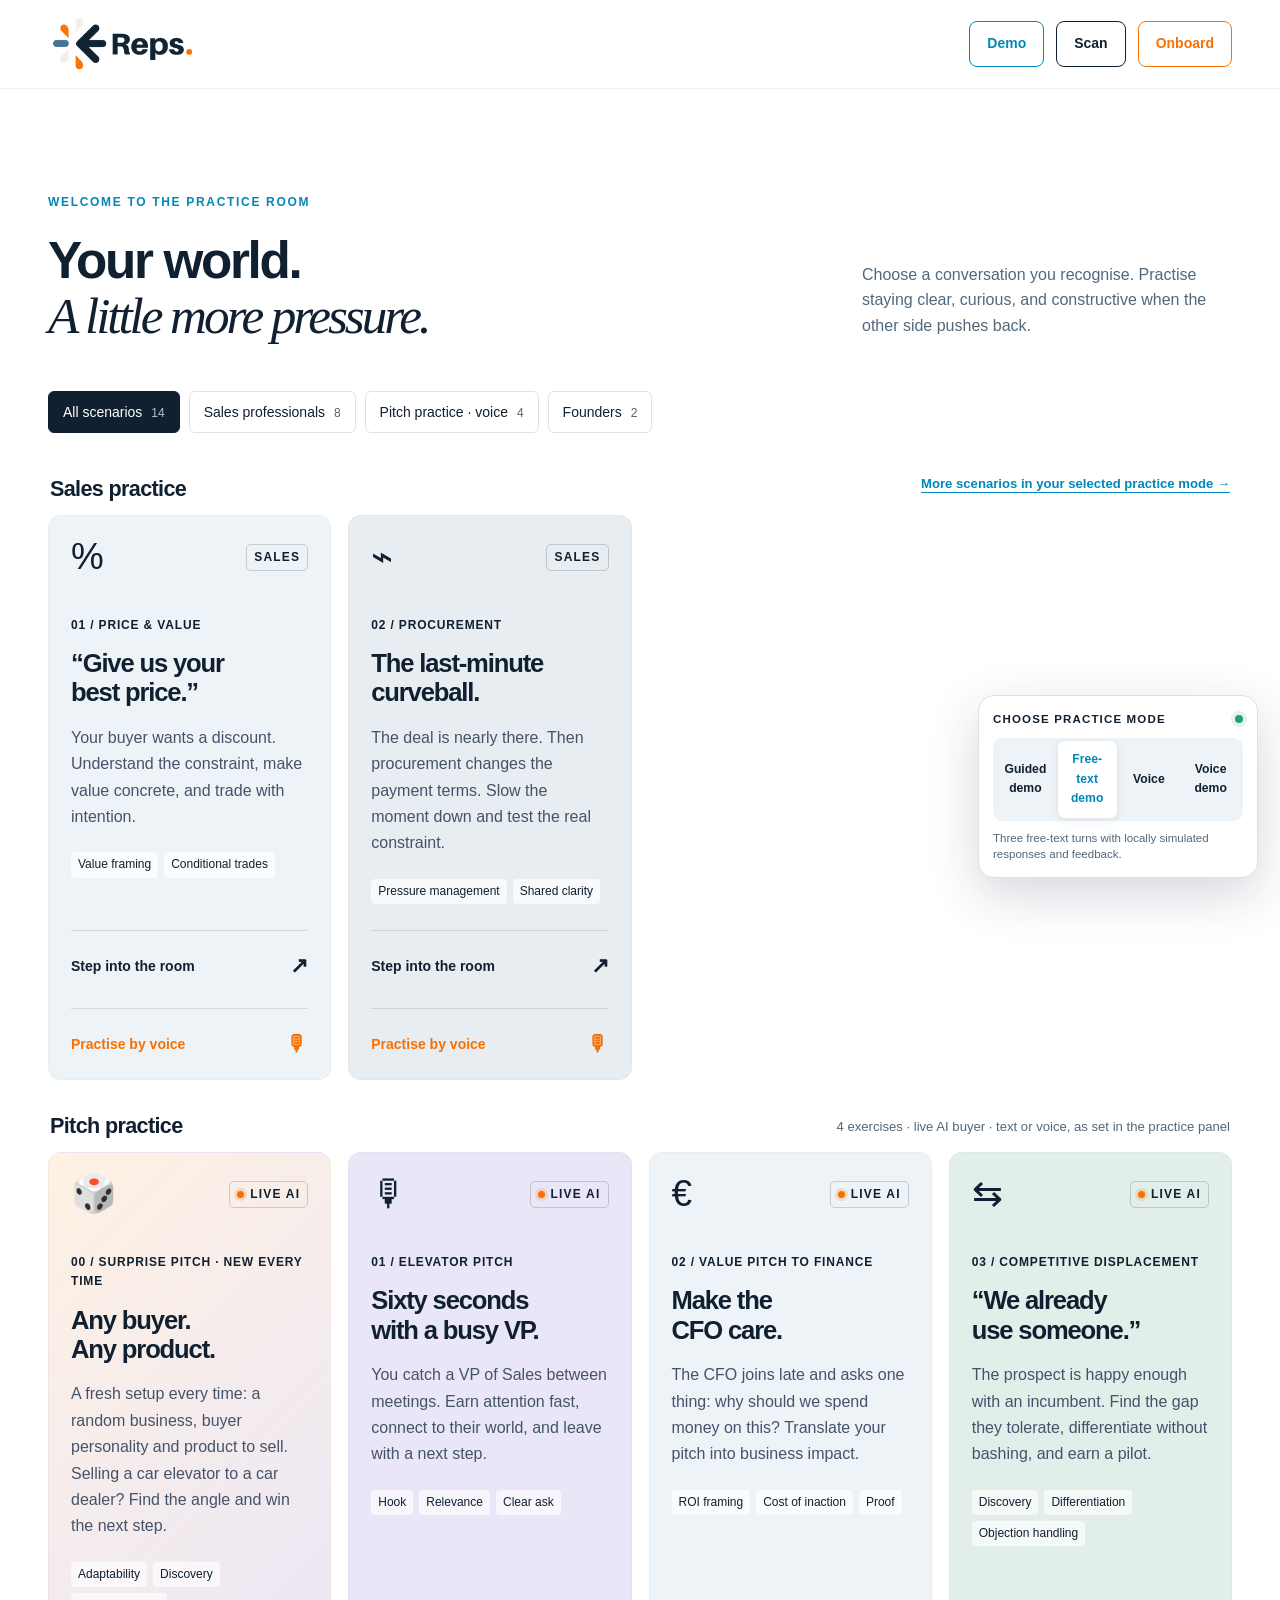
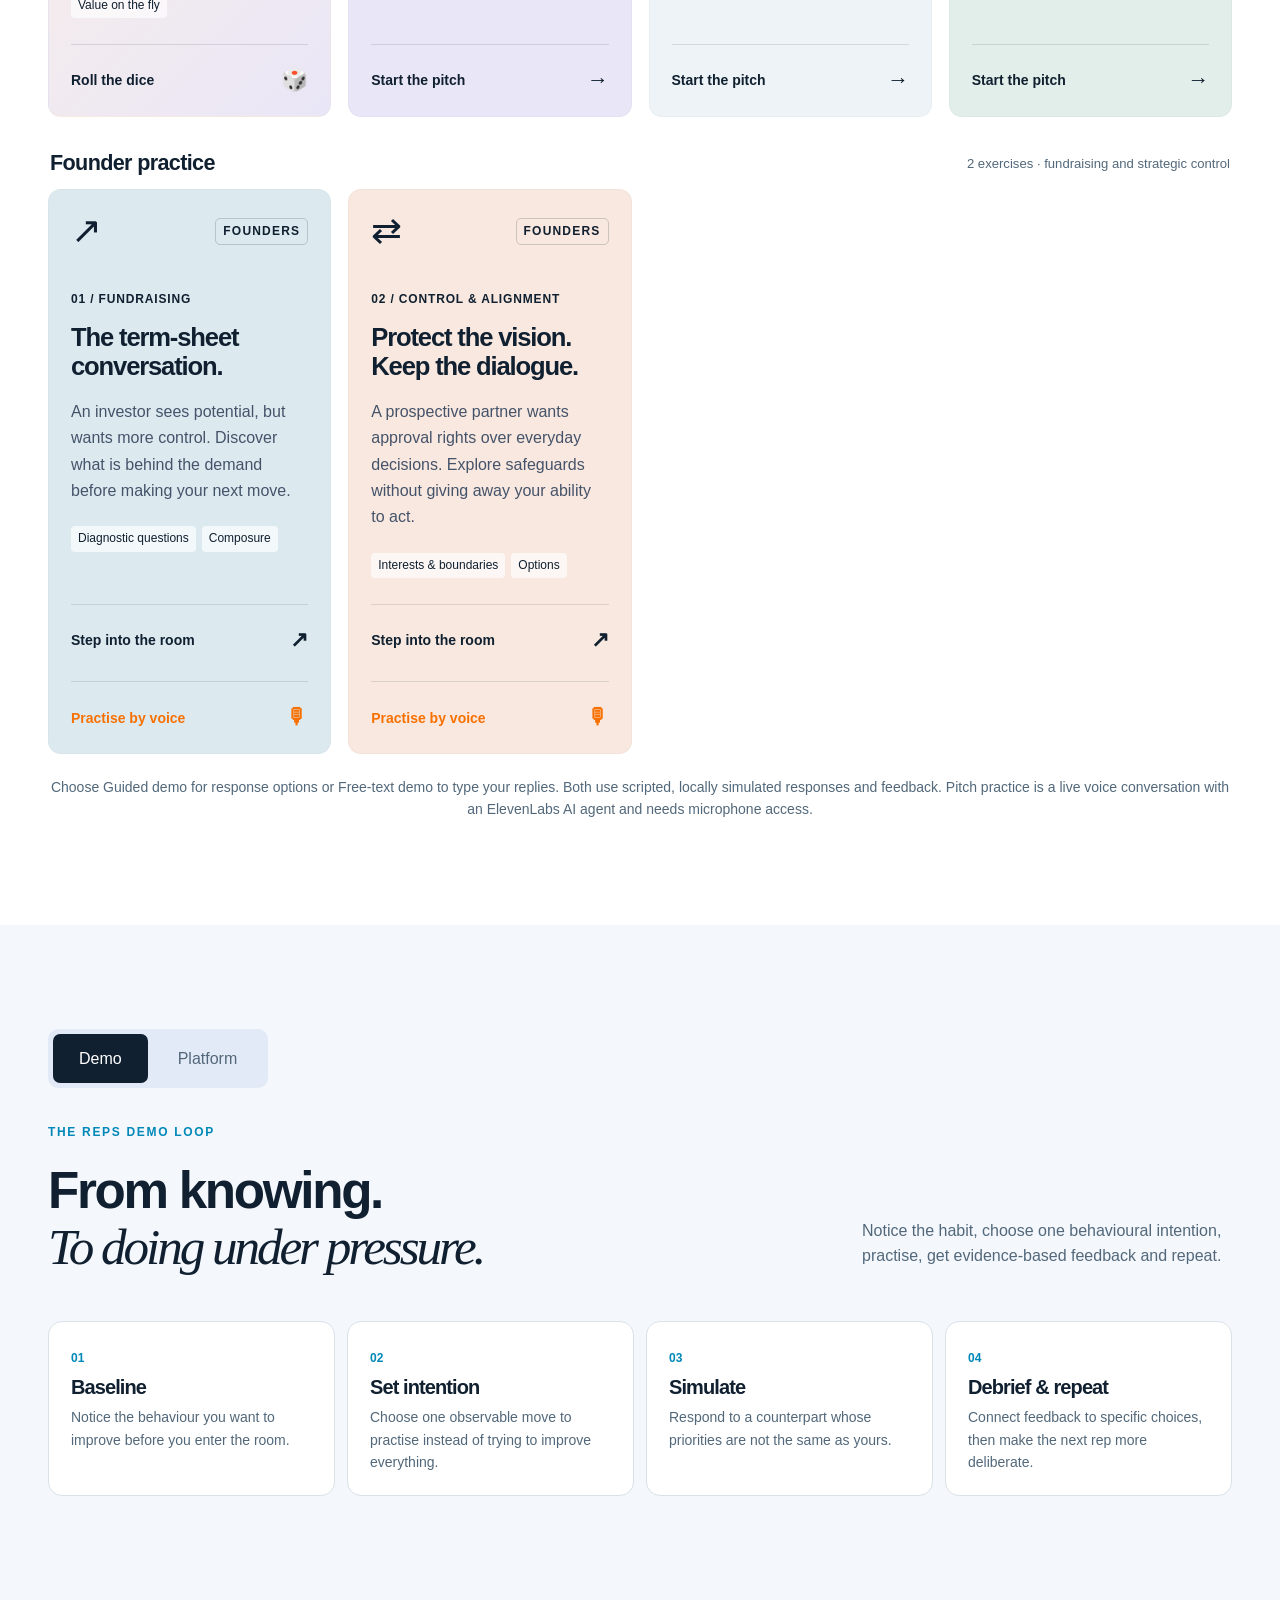
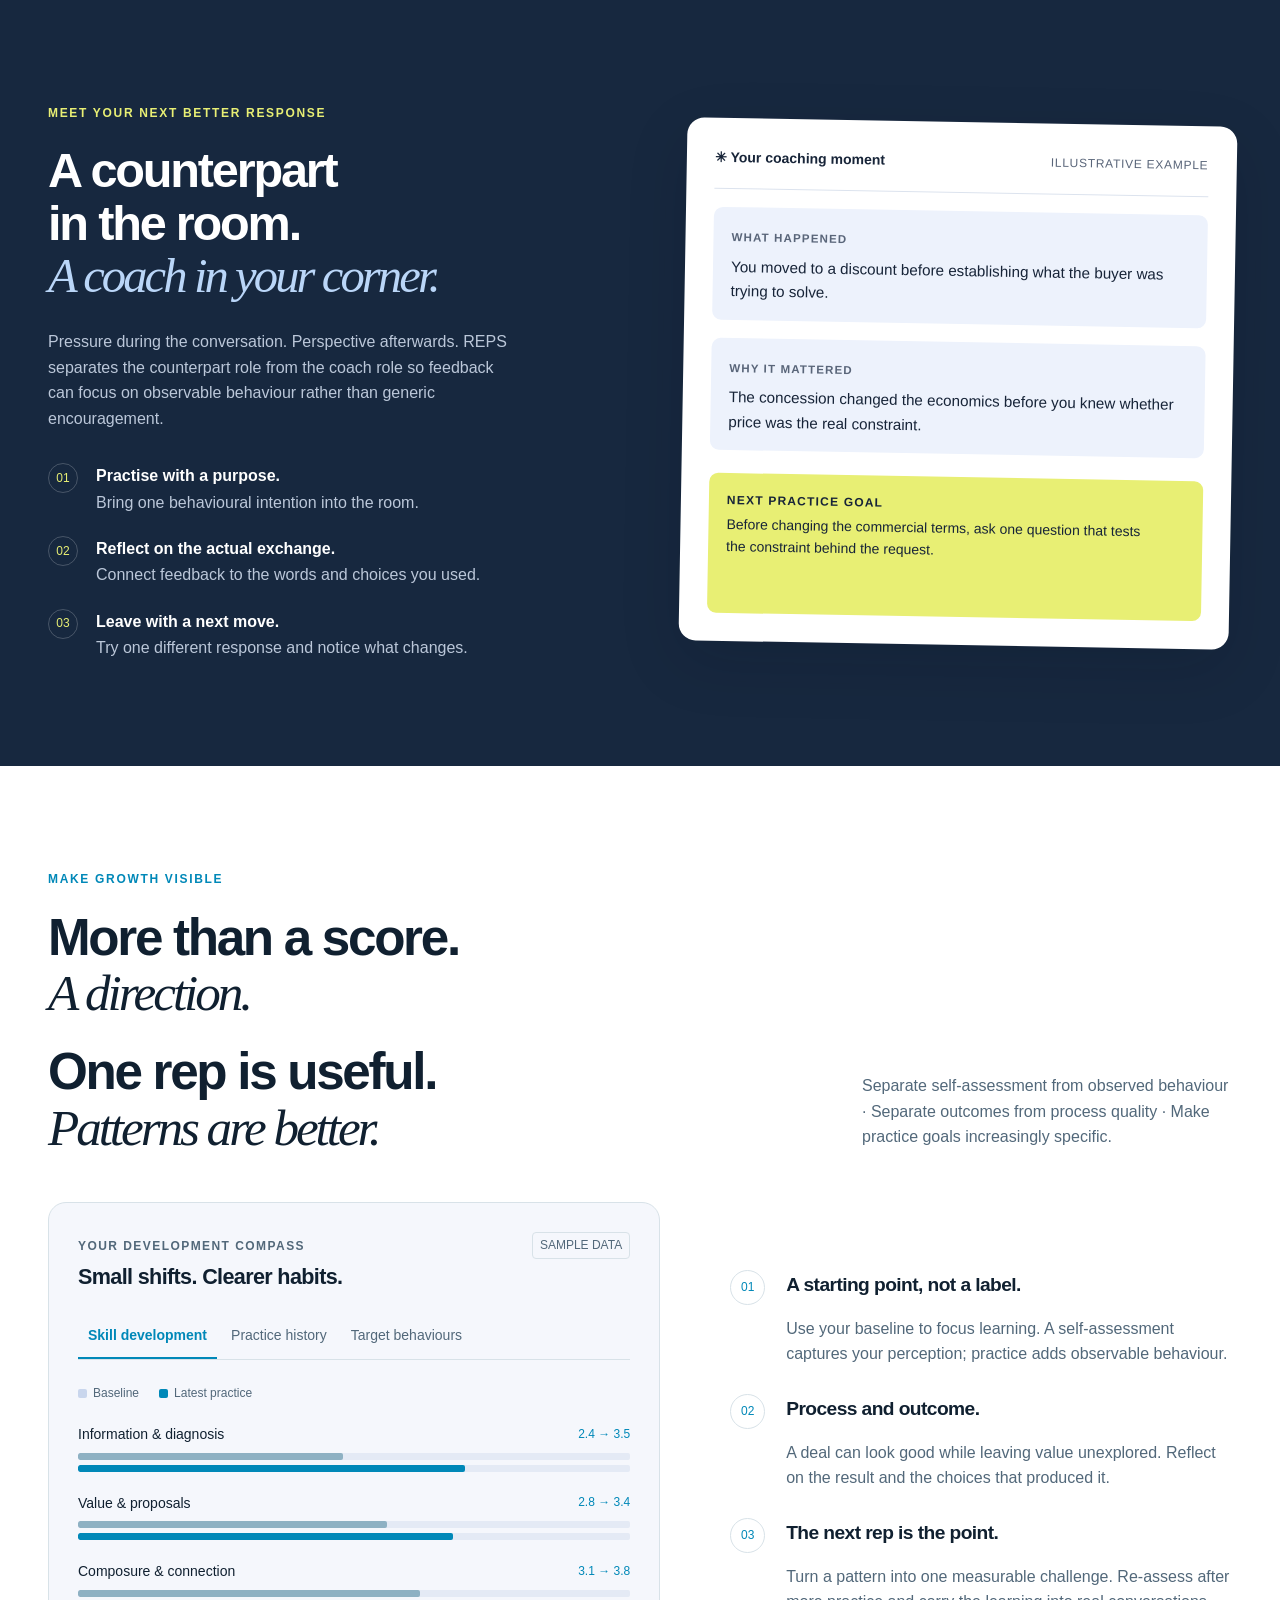
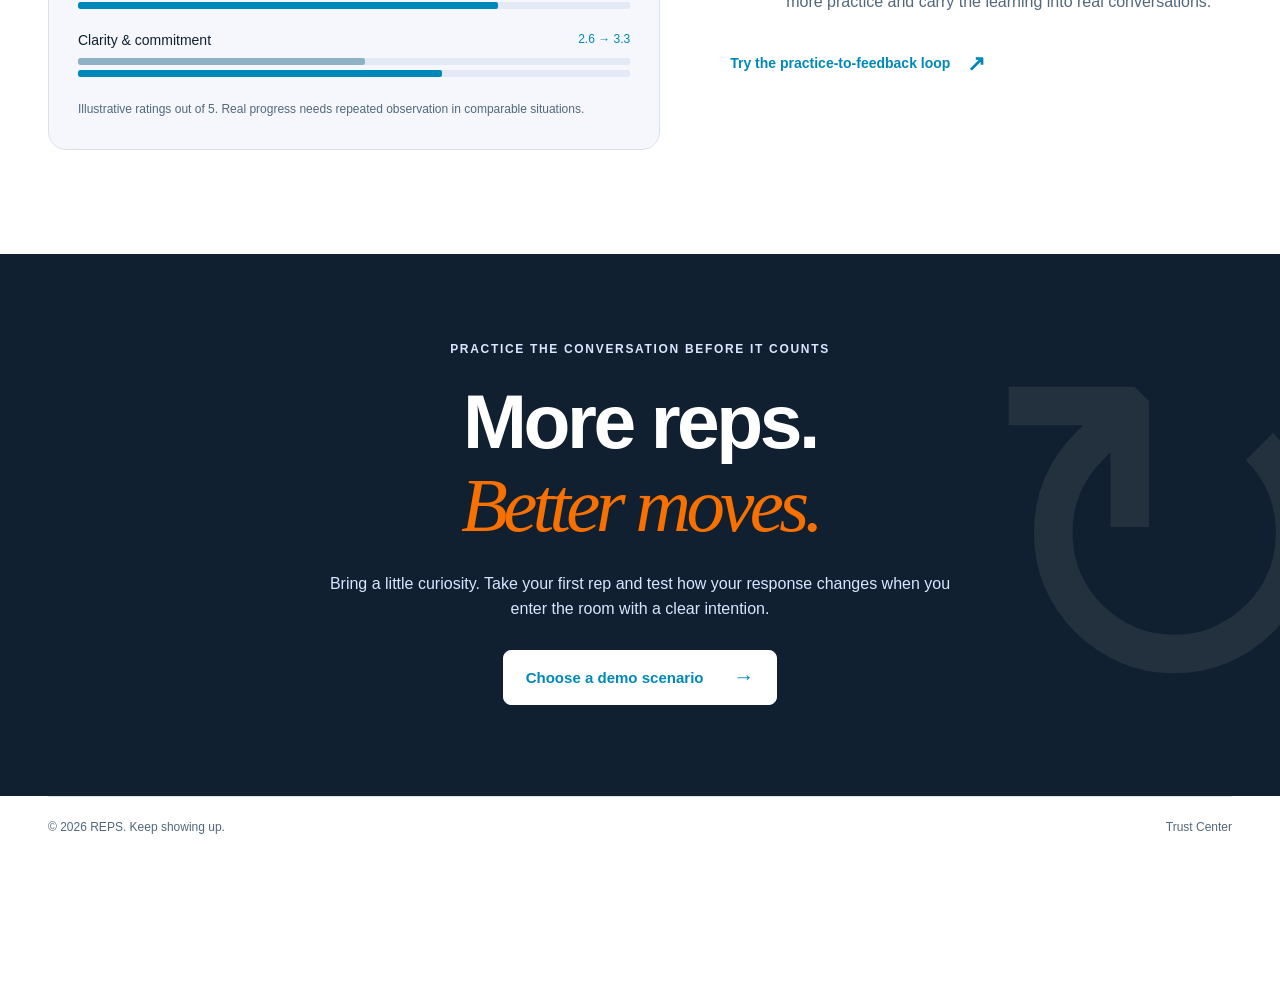
==== commit 309c8279: "Merge branch 'main' of https://github.com/delta-base/demo-reps" ====
--- a/demo.html
+++ b/demo.html
@@ -109,7 +109,7 @@
 @media(max-width:760px){.involvement-grid{grid-template-columns:1fr;margin-top:32px}.involvement-card{min-height:0}.involved-follow{align-items:flex-start;flex-direction:column;margin-top:32px}.involved-follow .button{width:100%}}
 </style>
 <style>
-.mode-toggle{grid-template-columns:1fr 1fr}
+.mode-toggle{grid-template-columns:repeat(4,minmax(0,1fr))}
 .mode-toggle button{padding-inline:4px}
 .mode-tile{width:280px}
 .mode-toggle.mode-source{margin-top:0}
@@ -122,6 +122,8 @@
 .voice-workflow-header{height:52px;display:flex;align-items:center;justify-content:space-between;padding:0 18px;background:#fff;border-bottom:1px solid #dce3ed;font:700 .86rem system-ui,sans-serif}
 #close-voice-workflow{border:0;background:transparent;font-size:1.6rem;line-height:1;cursor:pointer}
 #voice-workflow-frame{display:block;width:100%;height:calc(100% - 52px);border:0;background:#fff}
+.scenario-create-action{margin:-22px 0 26px}
+.scenario-create-action .button{display:inline-flex;align-items:center;gap:12px}
 </style>
   
 <link rel="stylesheet" href="pitch-voice.css">
@@ -155,7 +157,7 @@
   
 
   <section class="section scenario-section container" id="scenarios"><div class="section-heading"><div><div class="eyebrow">WELCOME TO THE PRACTICE ROOM</div><h2>Your world.<br><span class="serif">A little more pressure.</span></h2></div><p>Choose a conversation you recognise. Practise staying clear, curious, and constructive when the other side pushes back.</p></div>
-<div class="scenario-toolbar"><div class="filter-group" role="group" aria-label="Filter scenarios"><button class="active" data-filter="all" aria-pressed="true">All scenarios <span>14</span></button><button data-filter="sales" aria-pressed="false">Sales professionals <span>8</span></button><button data-filter="pitch" aria-pressed="false">Pitch practice <span>4</span></button><button data-filter="founder" aria-pressed="false">Founders <span>2</span></button></div></div>
+<div class="scenario-toolbar"><div class="filter-group" role="group" aria-label="Filter scenarios"><button class="active" data-filter="all" aria-pressed="true">All scenarios <span>14</span></button><button data-filter="sales" aria-pressed="false">Sales professionals <span>8</span></button><button data-filter="pitch" aria-pressed="false">Pitch practice · voice <span>4</span></button><button data-filter="founder" aria-pressed="false">Founders <span>2</span></button></div></div>
 
 <div class="scenario-group" data-group="sales">
   <div class="scenario-group-head"><h3>Sales practice</h3><button type="button" class="scenario-more" id="more-sales-scenarios"><span class="scenario-more-label">More scenarios in your selected practice mode</span> <span class="scenario-more-arrow" aria-hidden="true">→</span></button></div>
@@ -188,9 +190,7 @@
     <article class="scenario-card pink" data-audience="founder"><div class="card-top"><span class="card-icon">⇄</span><span class="pill">FOUNDERS</span></div><span class="scenario-number">02 / CONTROL & ALIGNMENT</span><h3>Protect the vision.<br>Keep the dialogue.</h3><p>A prospective partner wants approval rights over everyday decisions. Explore safeguards without giving away your ability to act.</p><div class="skill-tags"><span>Interests & boundaries</span><span>Options</span></div><button class="card-action" data-start="control">Step into the room <span>↗</span></button></article>
   </div>
 </div>
-<p class="scenario-note">Choose Guided demo for response options or Free-text demo to type your replies. Both use scripted, locally simulated responses and feedback. Pitch practice and your own scenarios use a live AI counterpart, in text or voice as chosen in the practice panel.</p></section>
-
-  <section class="section container paths-section" id="paths"><div class="section-heading"><div><div class="eyebrow">LEARNING PATHS</div><h2>A few minutes a day.<br><span class="serif">A real skill in a week.</span></h2></div><p>Pick a path and do one rep per day. Each day works in text or voice, as set in the practice panel. Your progress is saved in this browser.</p></div><div class="paths-grid" id="learning-paths"></div></section>
+<p class="scenario-note">Choose Guided demo for response options or Free-text demo to type your replies. Both use scripted, locally simulated responses and feedback. Pitch practice is a live voice conversation with an ElevenLabs AI agent and needs microphone access.</p></section>
 
   <section class="section loop-section" id="how-it-works"><div class="container"><div class="loop-toggle" role="group" aria-label="Explore Demo or Platform"><button class="active" data-loop="demo" aria-pressed="true">Demo</button><button data-loop="platform" aria-pressed="false">Platform</button></div></div><div id="loop-demo"><div class="container"><div class="section-heading"><div><div class="eyebrow">THE REPS DEMO LOOP</div><h2>From knowing.<br><span class="serif">To doing under pressure.</span></h2></div><p>Notice the habit, choose one behavioural intention, practise, get evidence-based feedback and repeat.</p></div><div class="loop-grid"><article class="loop-card"><span>01</span><h3>Baseline</h3><p>Notice the behaviour you want to improve before you enter the room.</p></article><article class="loop-card"><span>02</span><h3>Set intention</h3><p>Choose one observable move to practise instead of trying to improve everything.</p></article><article class="loop-card"><span>03</span><h3>Simulate</h3><p>Respond to a counterpart whose priorities are not the same as yours.</p></article><article class="loop-card"><span>04</span><h3>Debrief & repeat</h3><p>Connect feedback to specific choices, then make the next rep more deliberate.</p></article></div></div></div><div id="loop-platform" hidden>
     <div class="container">
@@ -240,7 +240,7 @@
 
 
 
-<aside class="mode-tile" aria-label="Practice mode"><div class="mode-tile-head"><strong>CHOOSE PRACTICE MODE</strong><span class="live-dot" aria-hidden="true"></span></div><span class="mode-toggle-label">1 · HOW YOU PRACTISE</span><div class="mode-toggle" role="group" aria-label="Practice channel"><button type="button" data-channel="text" aria-pressed="true" class="active">💬 Text</button><button type="button" data-channel="voice" aria-pressed="false">🎙 Voice</button></div><span class="mode-toggle-label">2 · WHICH SCENARIO</span><div class="mode-toggle mode-source" role="group" aria-label="Scenario"><button type="button" data-source="existing" aria-pressed="true" class="active">Existing scenario</button><button type="button" data-source="own" aria-pressed="false">Create your own</button></div><p id="mode-help"></p><button type="button" class="mode-continue" id="mode-continue"><span id="mode-continue-label">Continue</span> <span aria-hidden="true">→</span></button></aside>
+<aside class="mode-tile" aria-label="Practice mode"><div class="mode-tile-head"><strong>CHOOSE PRACTICE MODE</strong><span class="live-dot" aria-hidden="true"></span></div><div class="mode-toggle" role="group" aria-label="Practice mode"><button type="button" data-mode="demo" aria-pressed="false">Guided demo</button><button type="button" class="active" data-mode="prototype" aria-pressed="true">Free-text demo</button><button type="button" data-mode="voice" aria-pressed="false">Voice</button><button type="button" data-mode="voice-demo" aria-pressed="false">Voice demo</button></div><p id="mode-help">Free-text conversation with an adaptive counterpart and evidence-based coaching.</p></aside>
 <script>
 const $=(s,r=document)=>r.querySelector(s);const $$=(s,r=document)=>[...r.querySelectorAll(s)];
 const escapeHtml=s=>String(s).replace(/[&<>'"]/g,c=>({'&':'&amp;','<':'&lt;','>':'&gt;',"'":'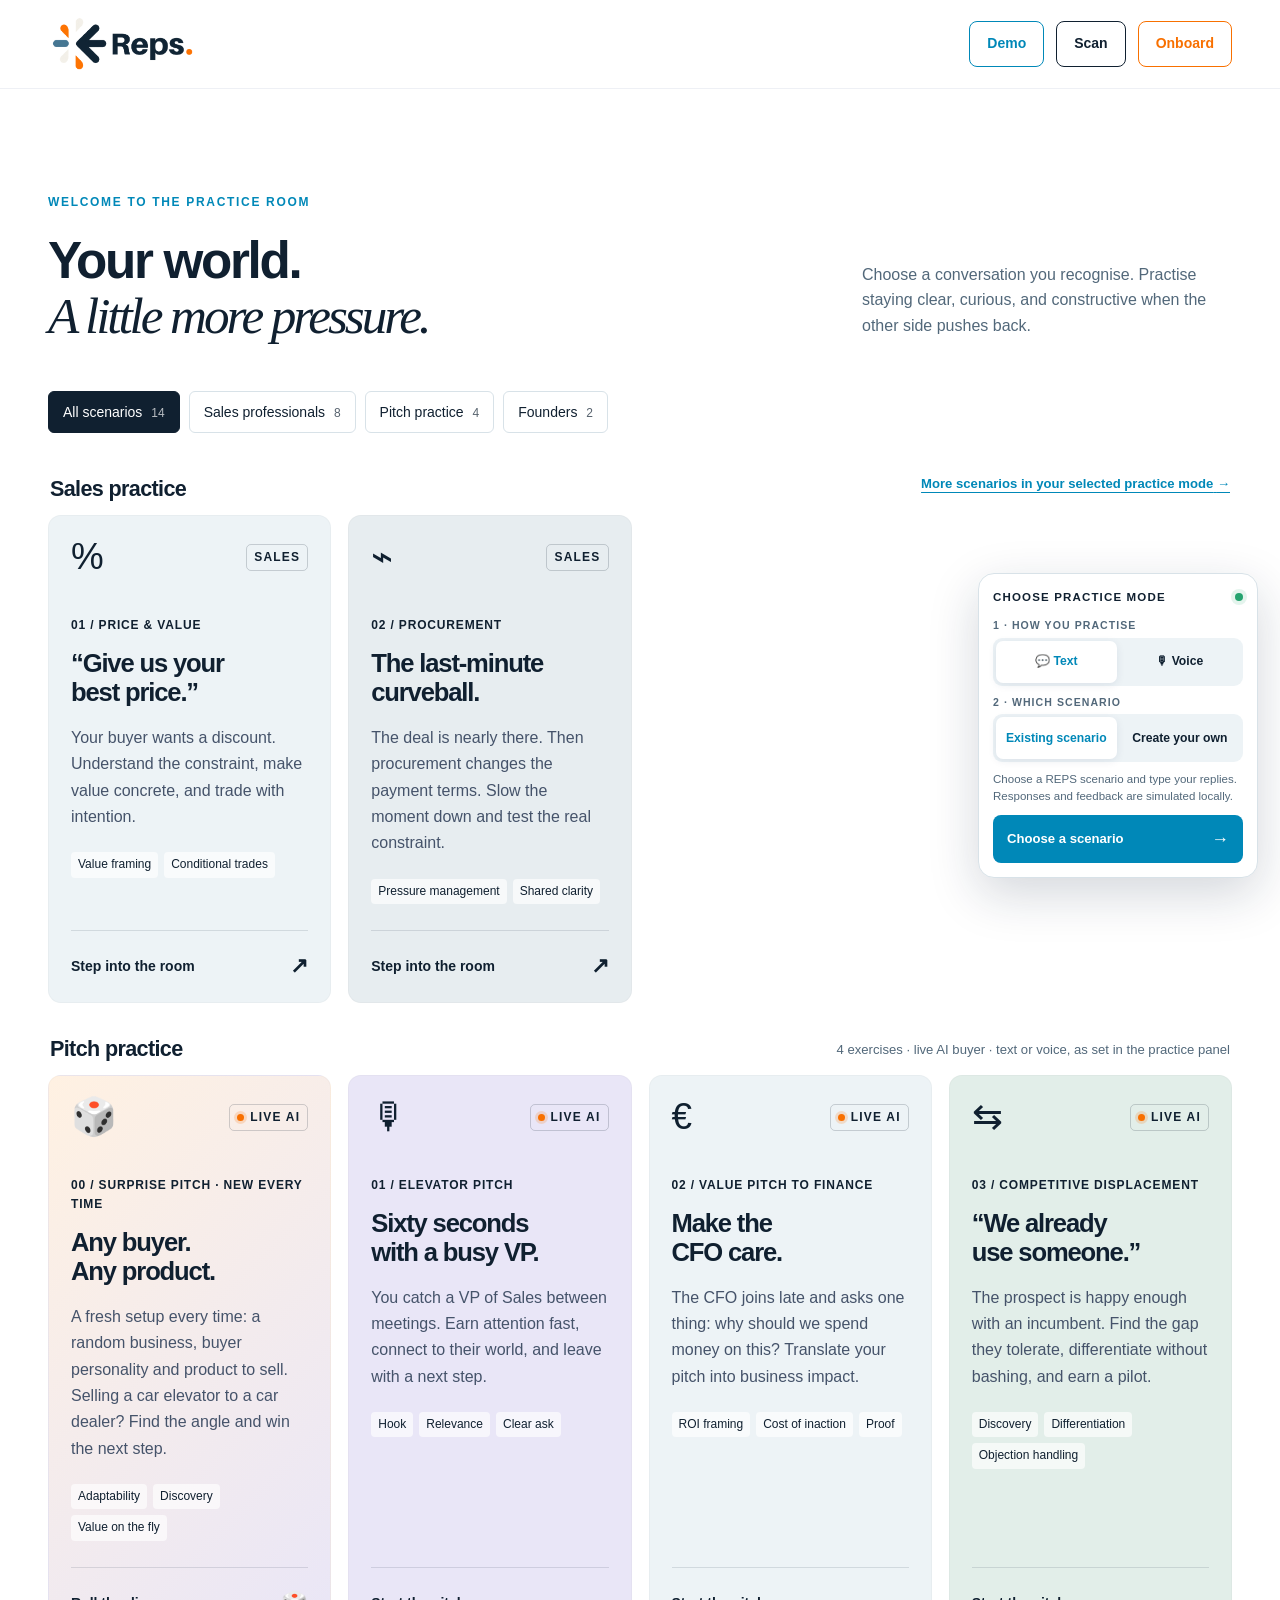
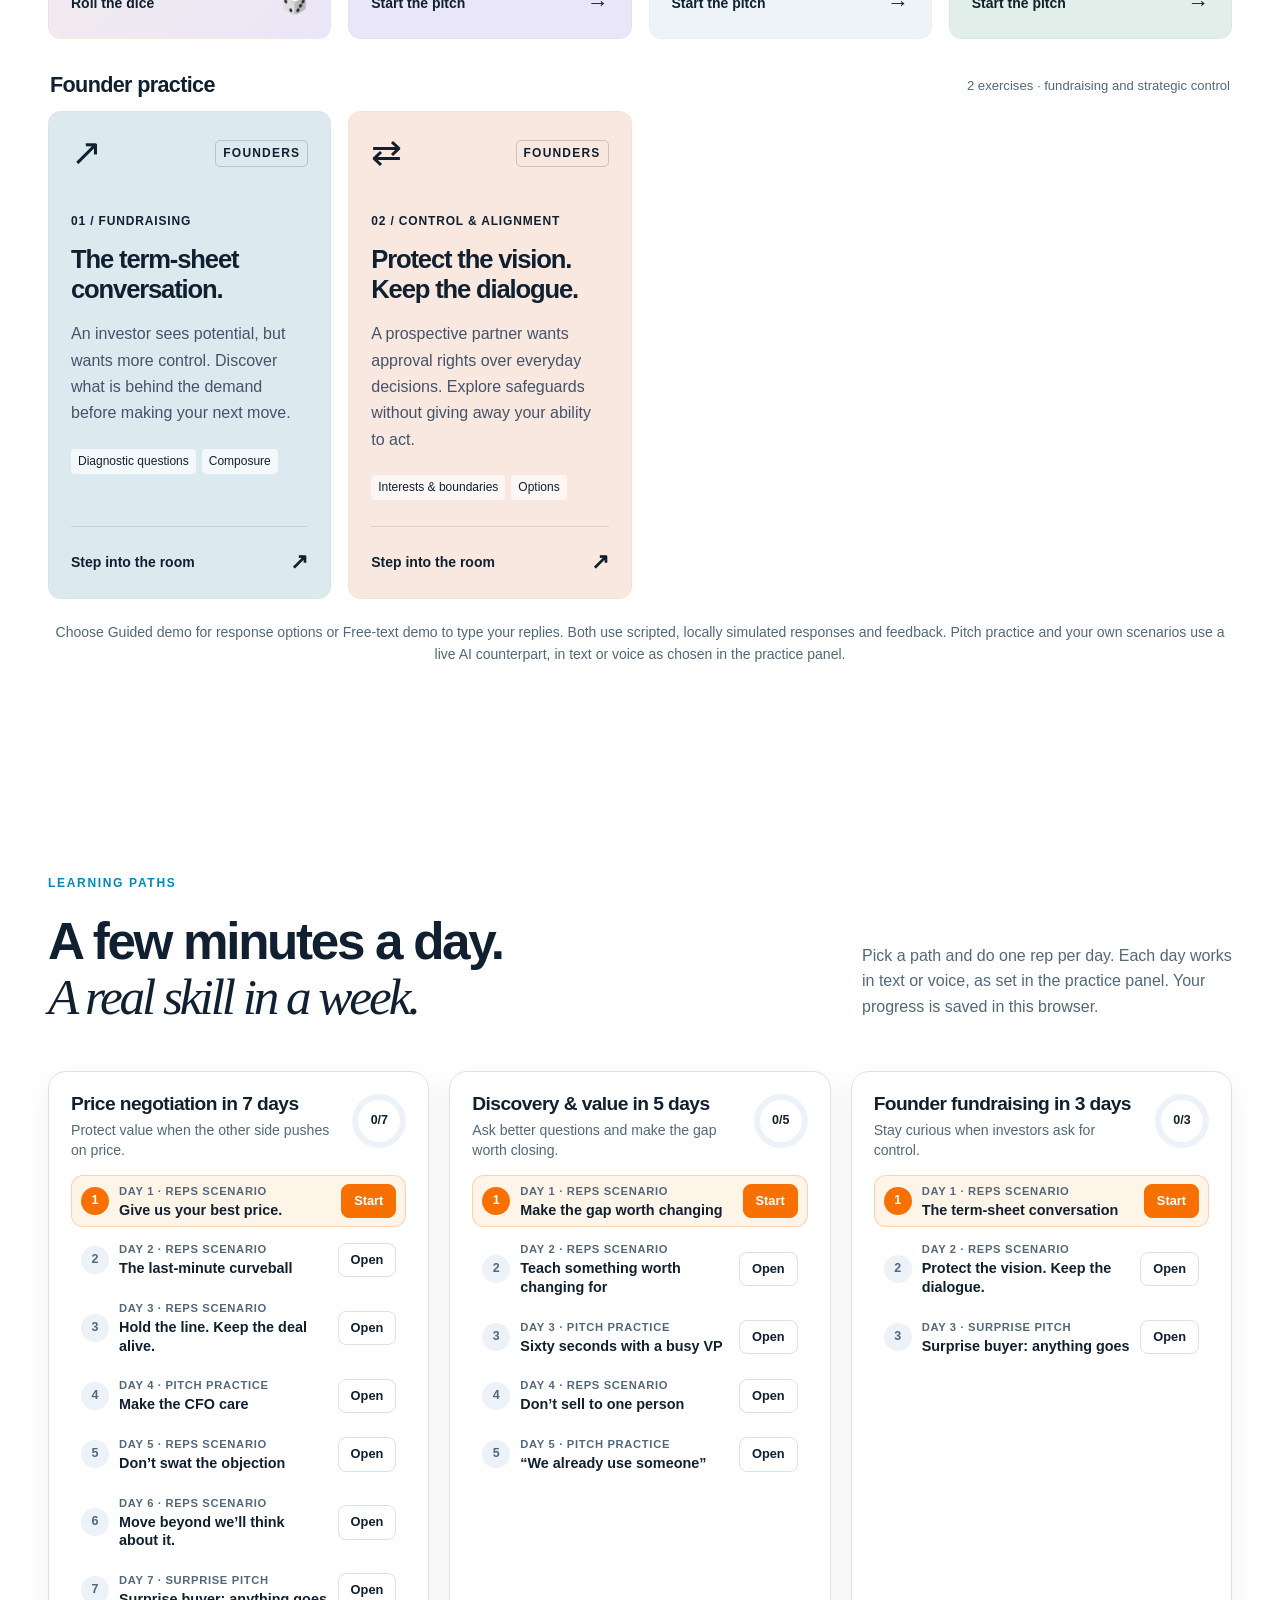
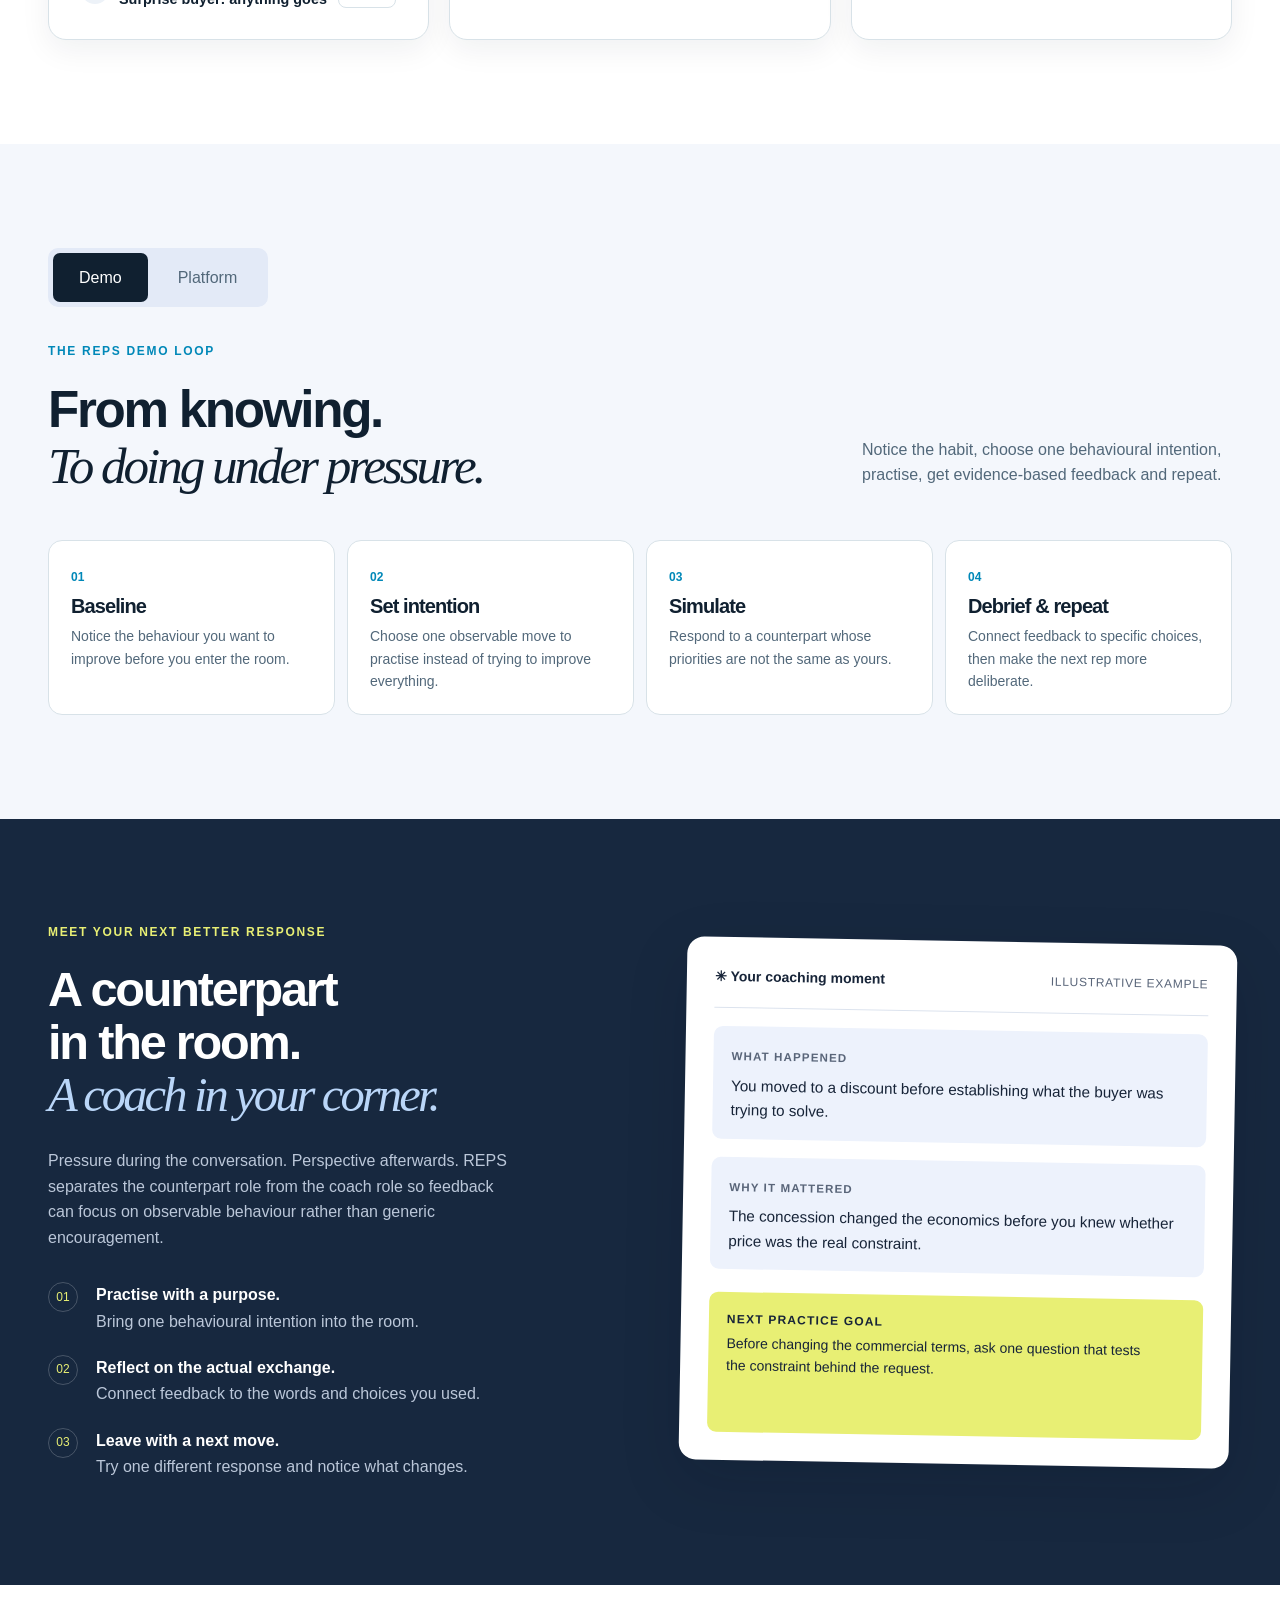
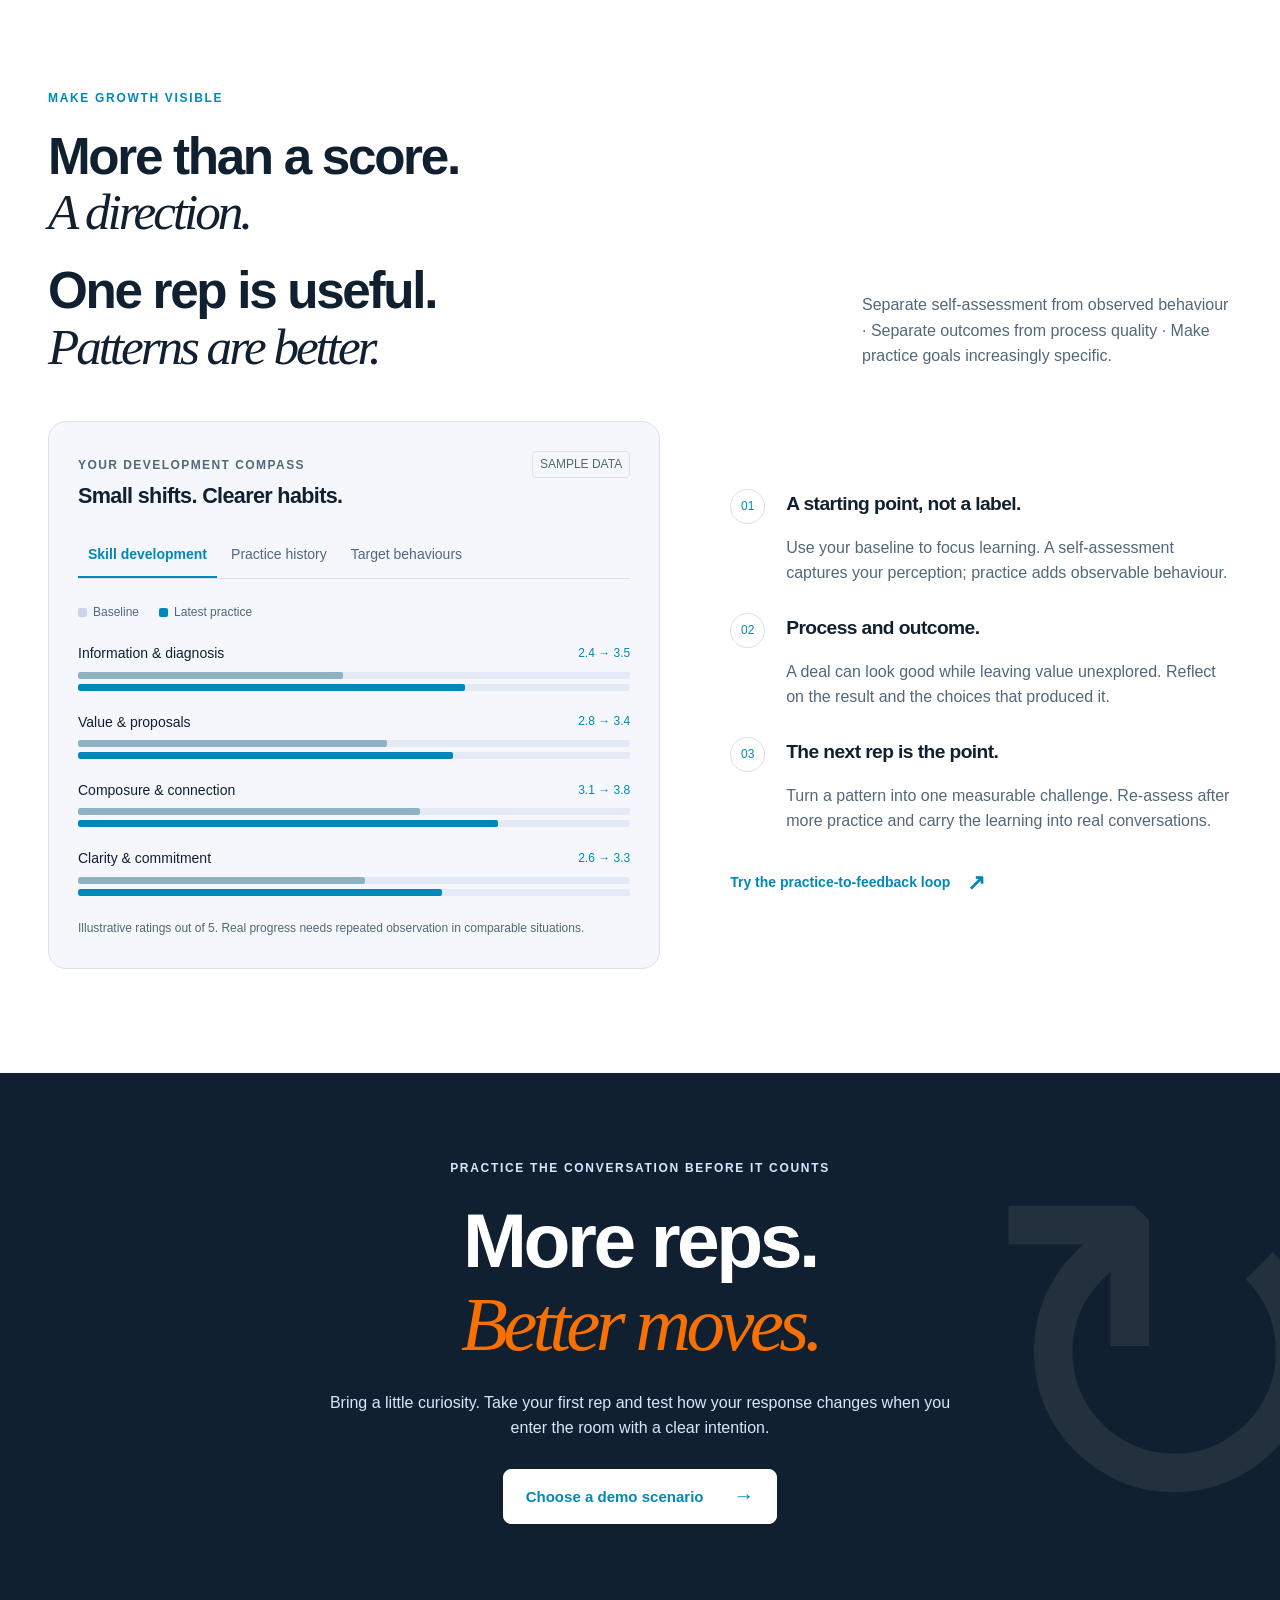
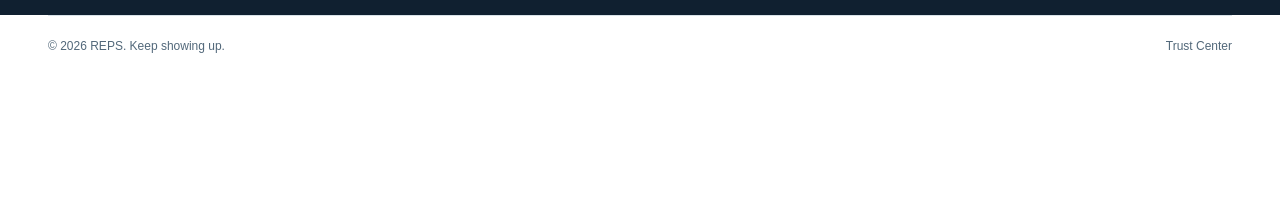
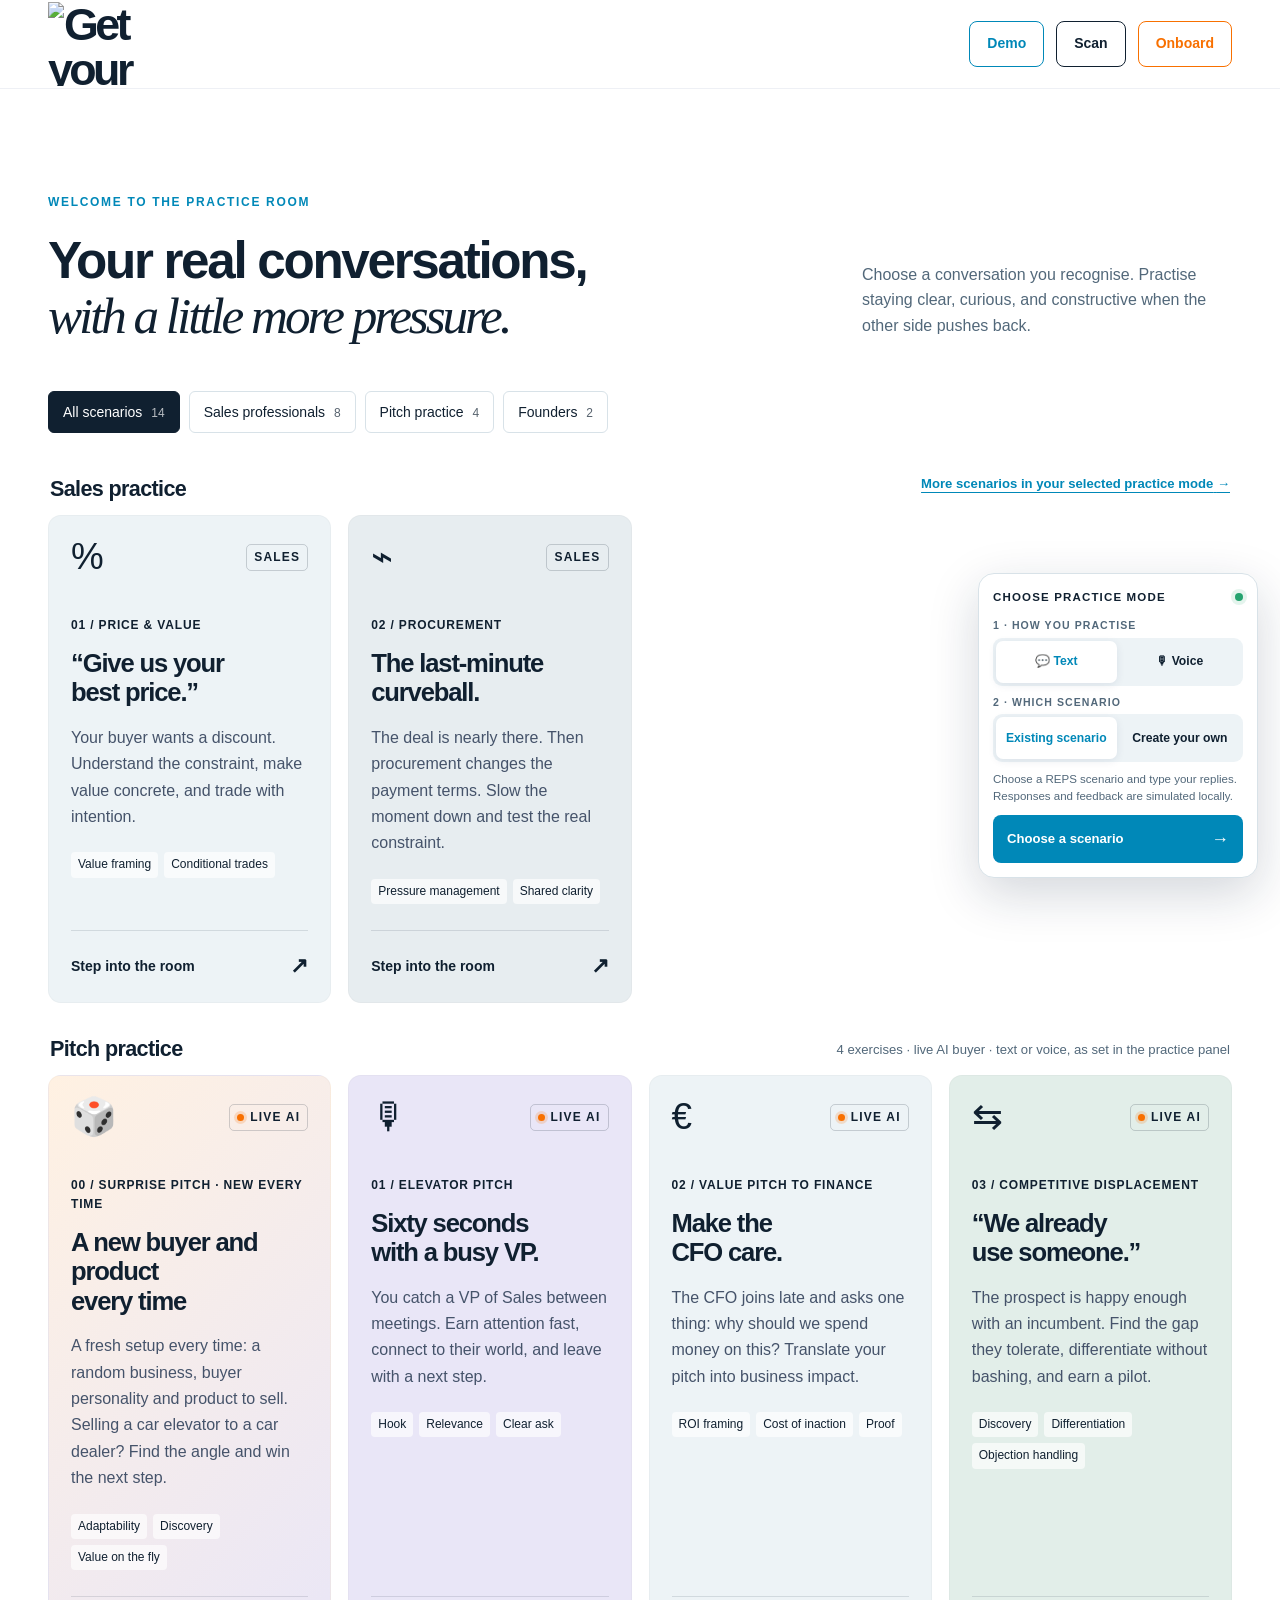
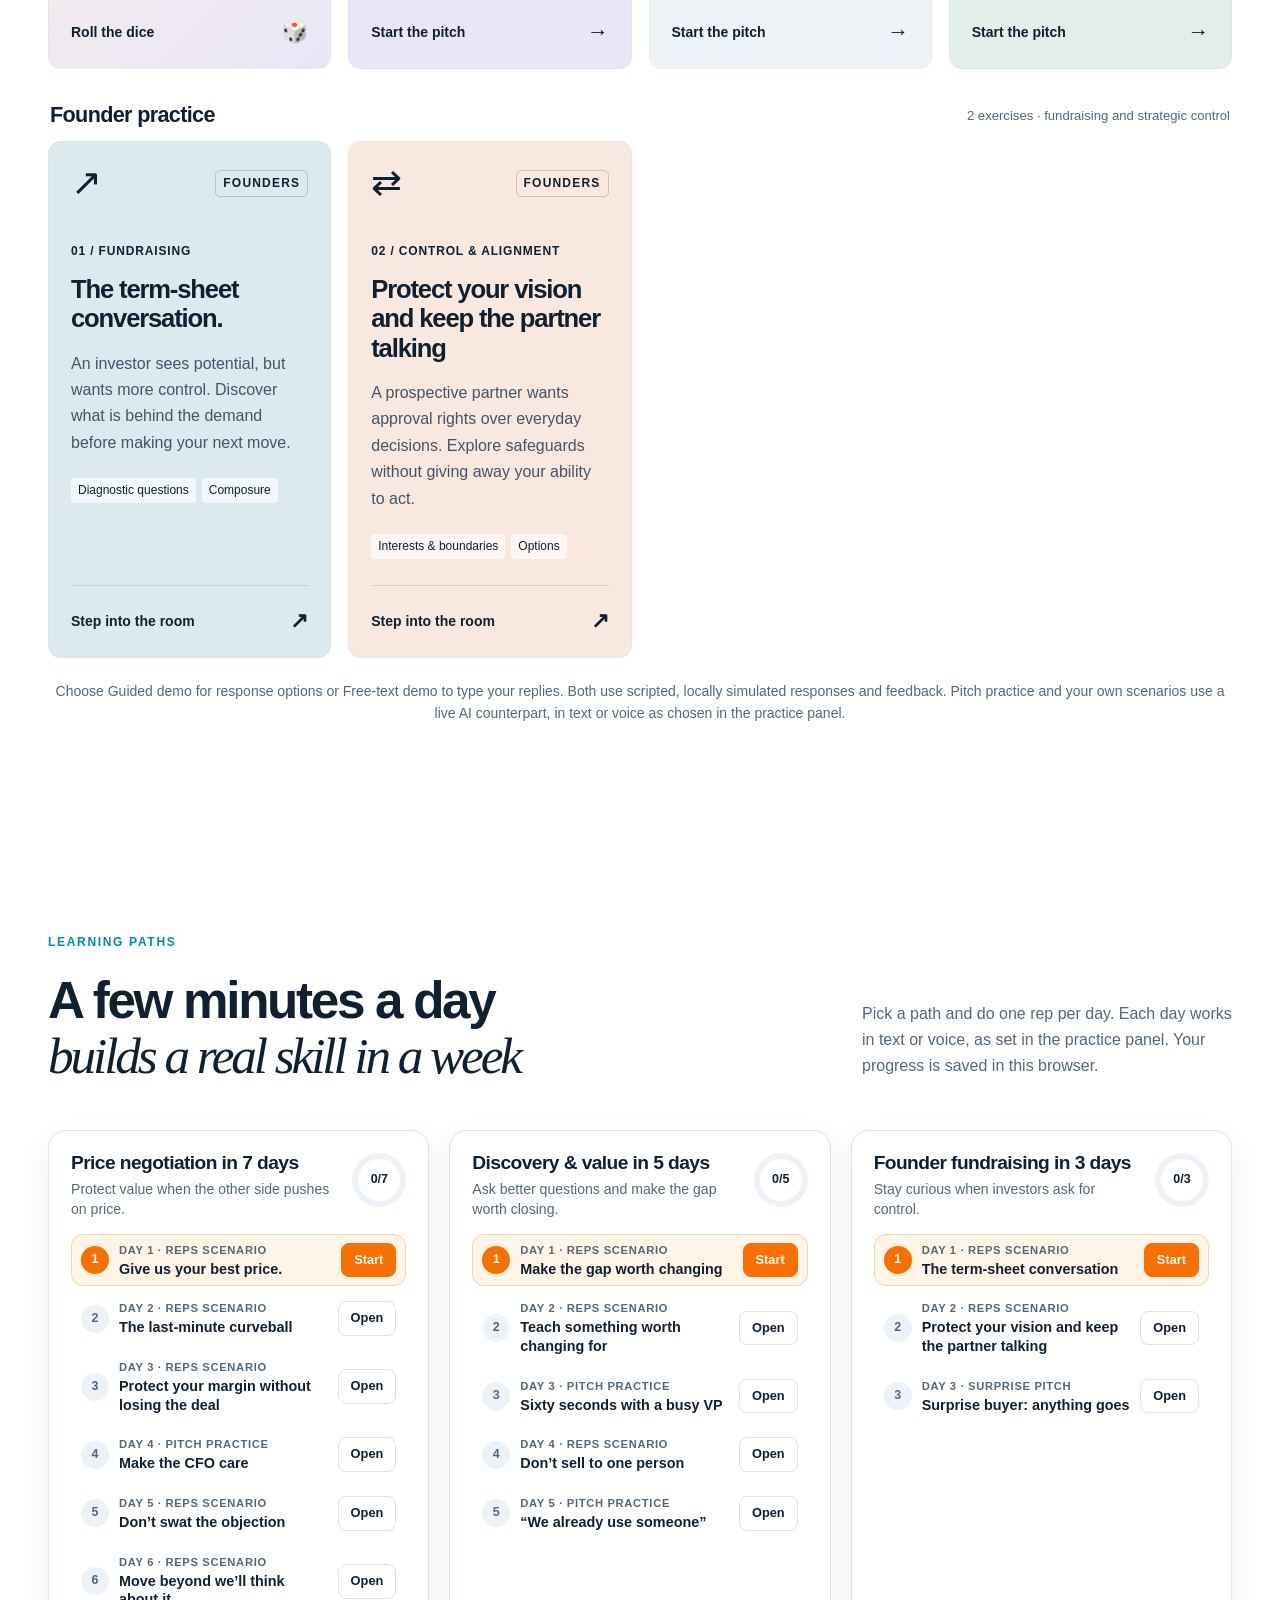
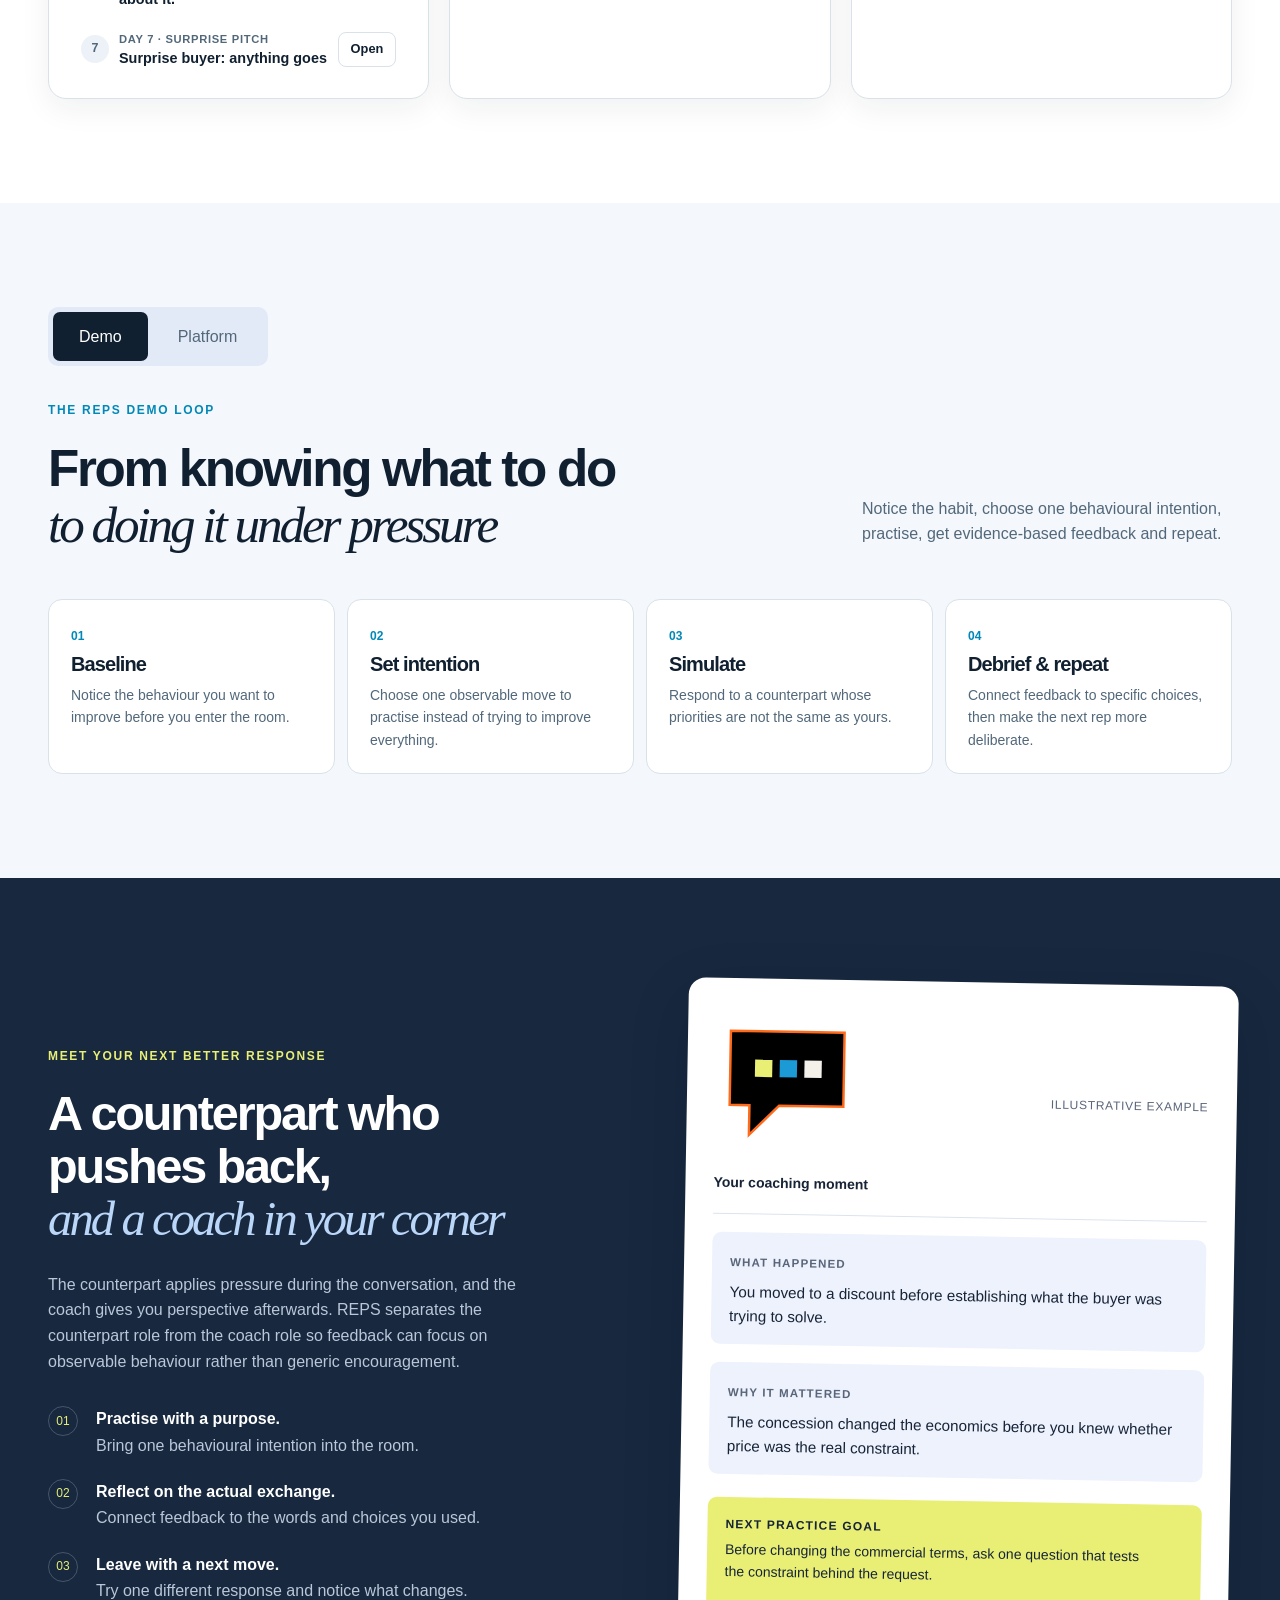
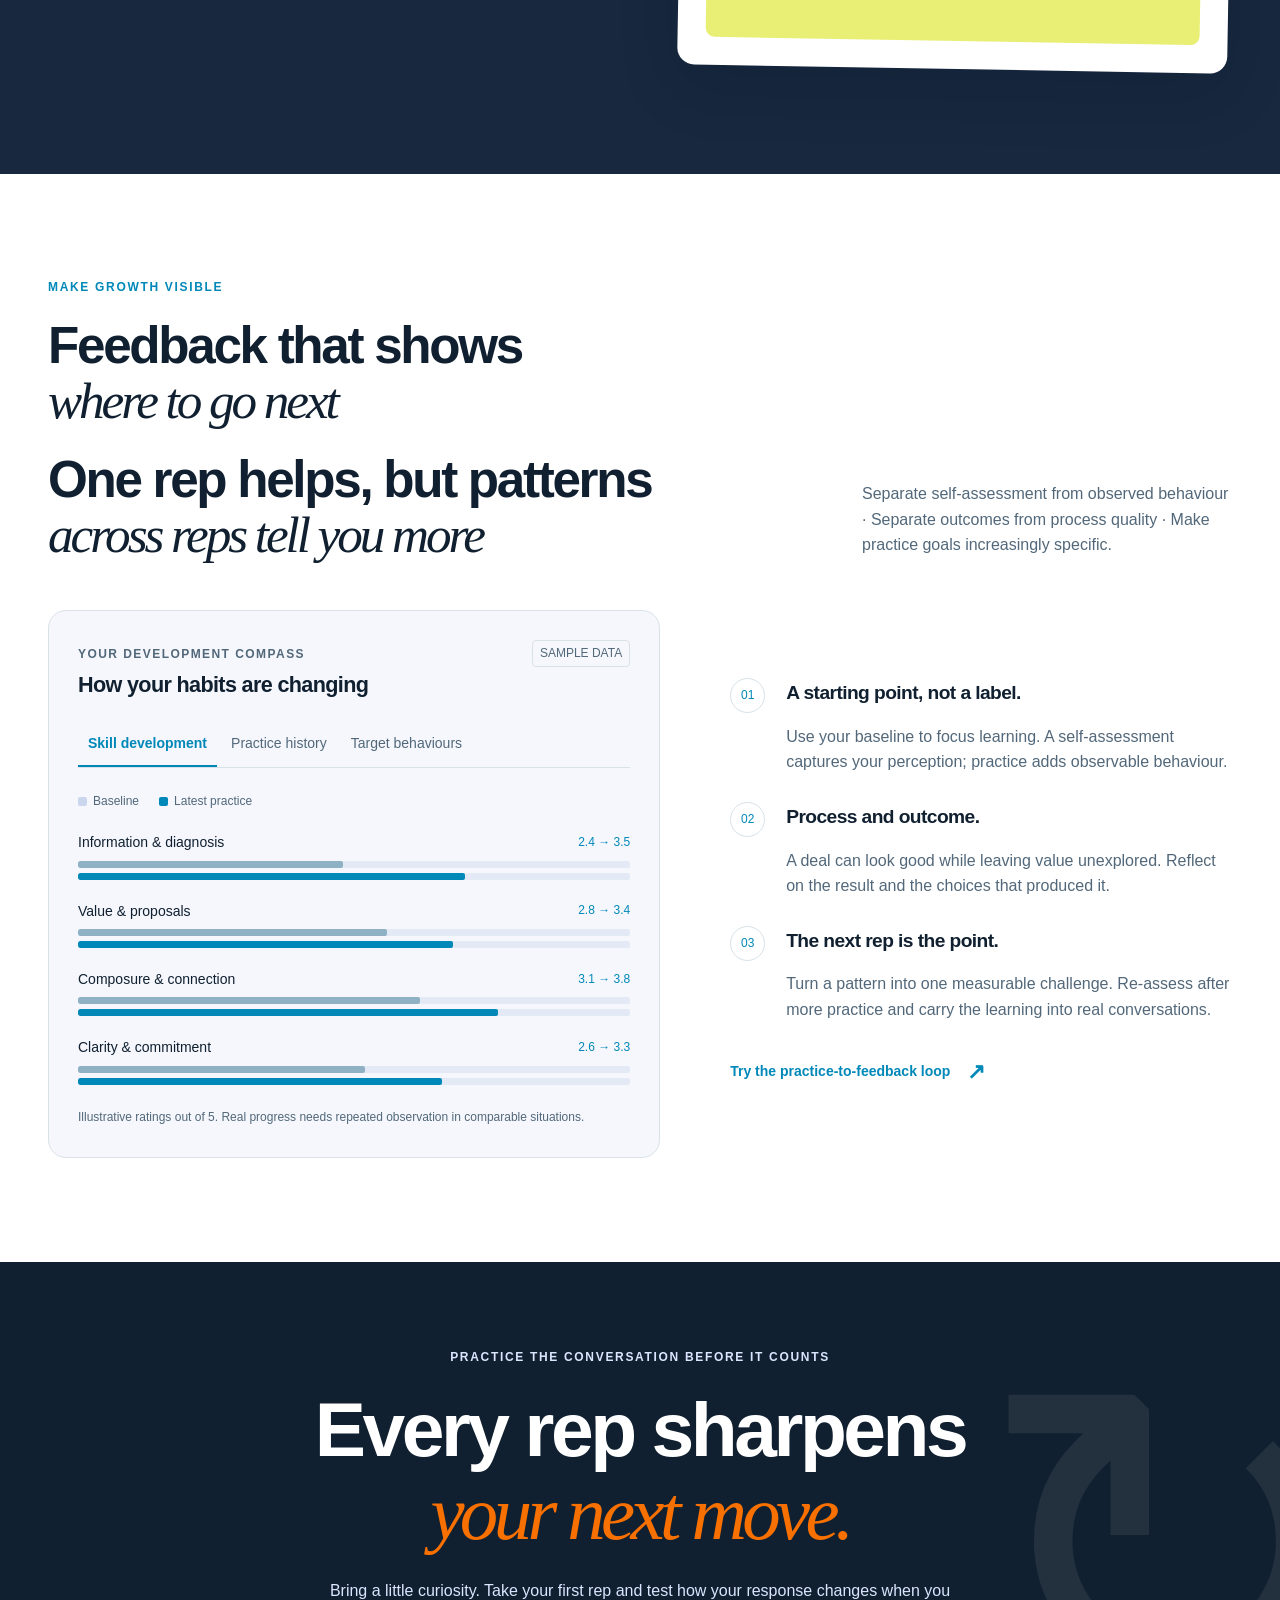
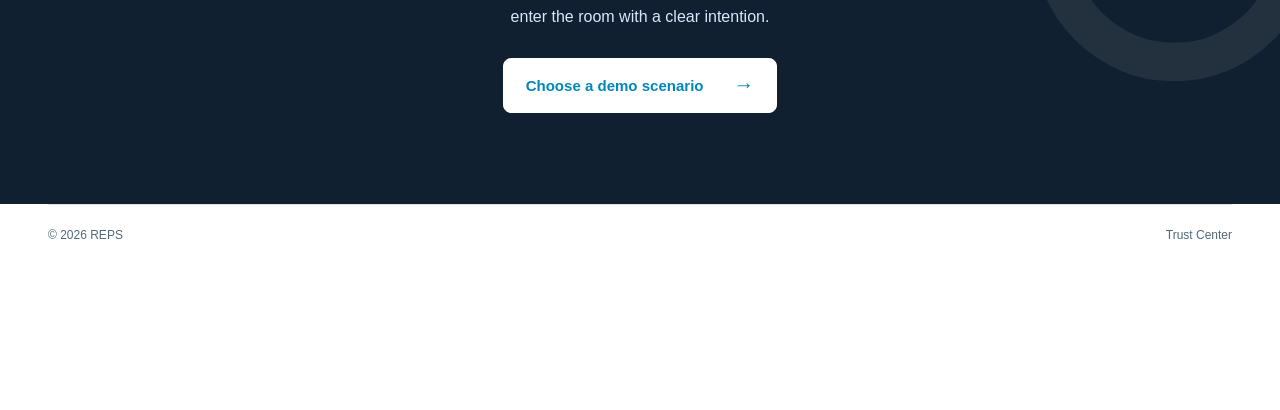
